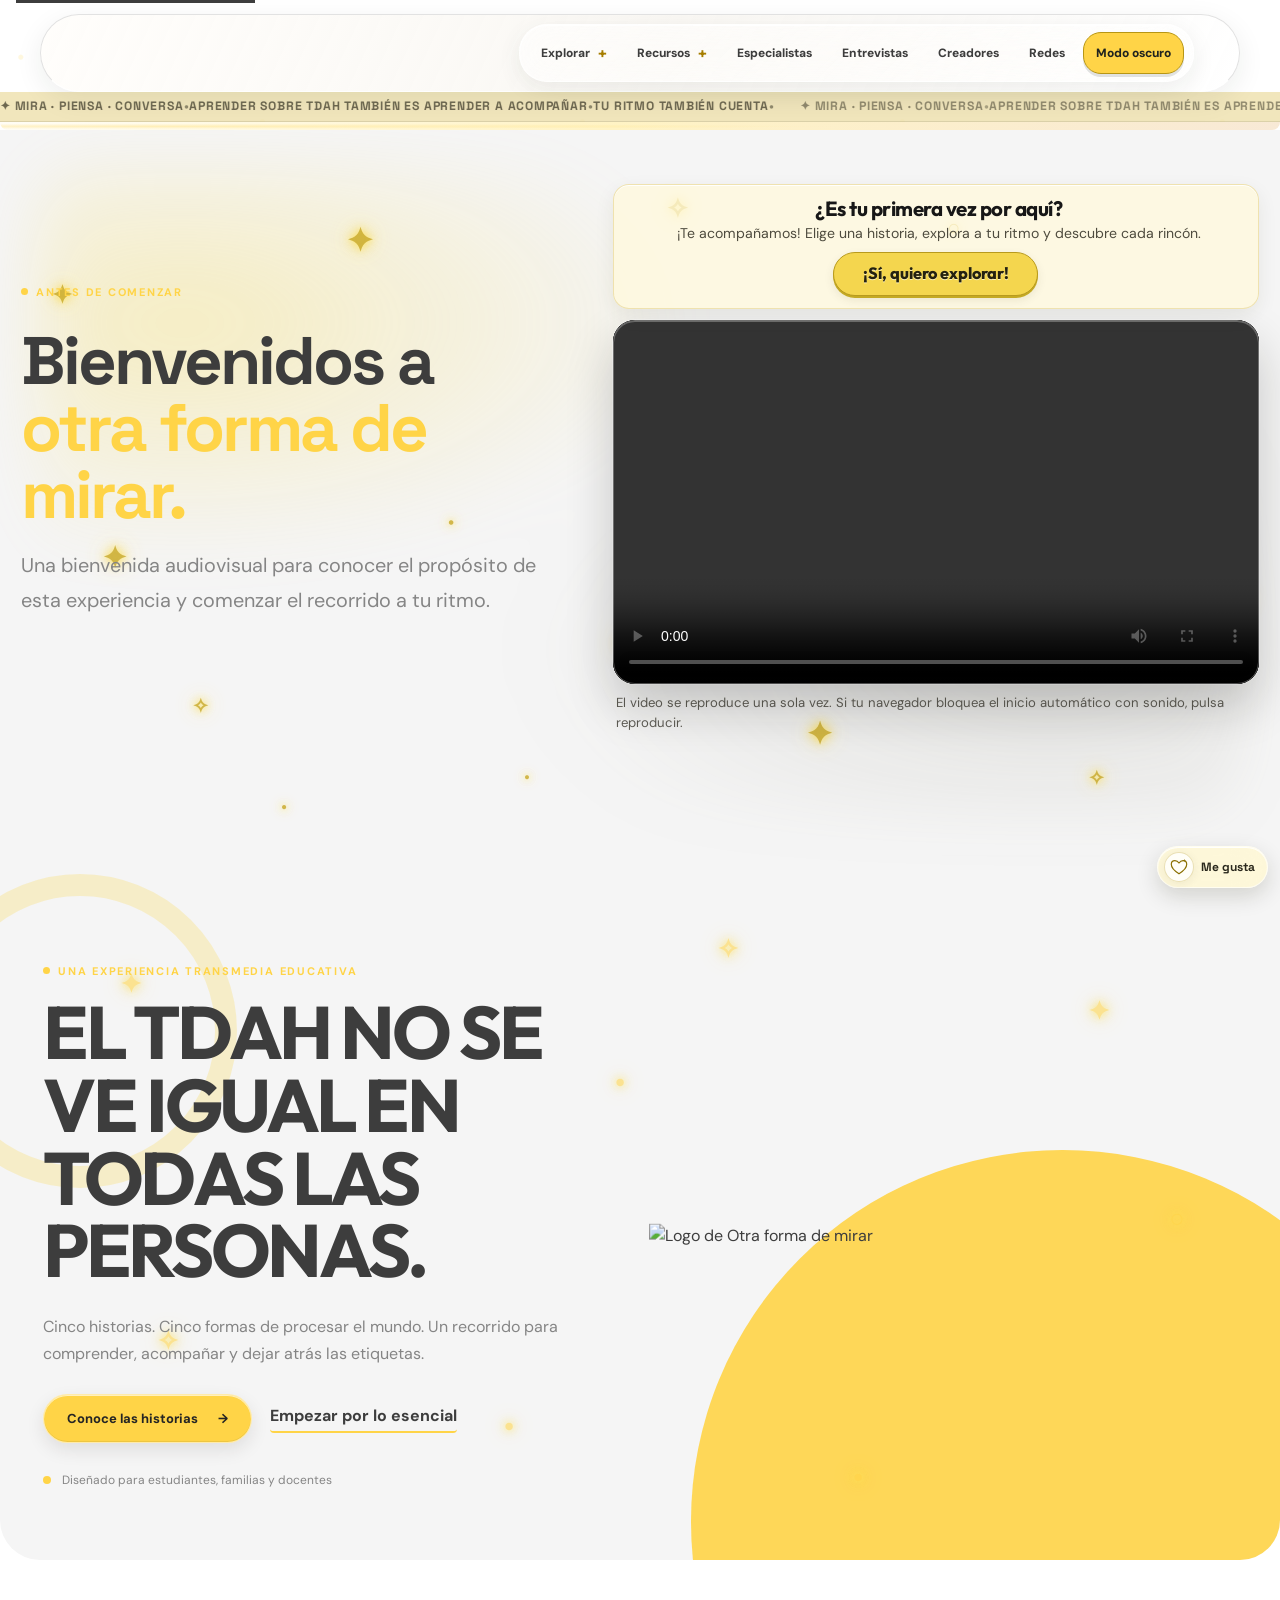
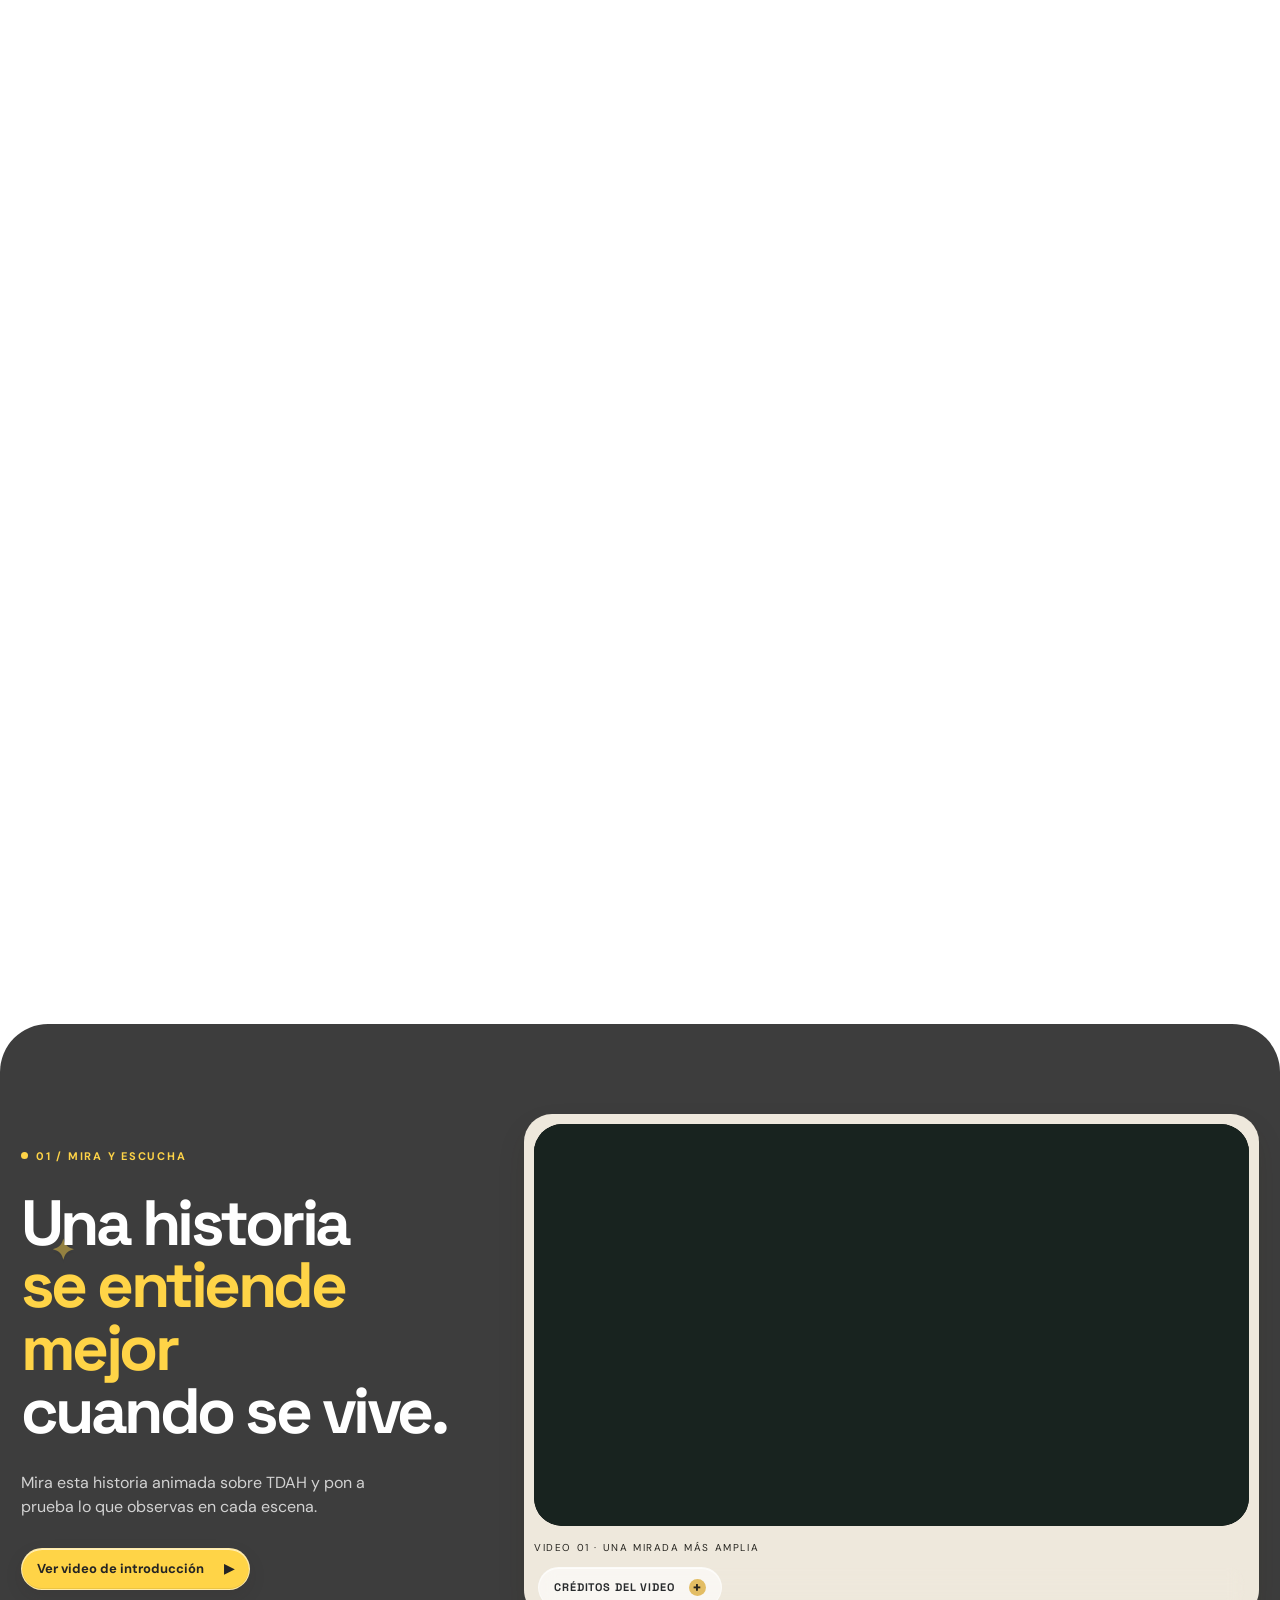
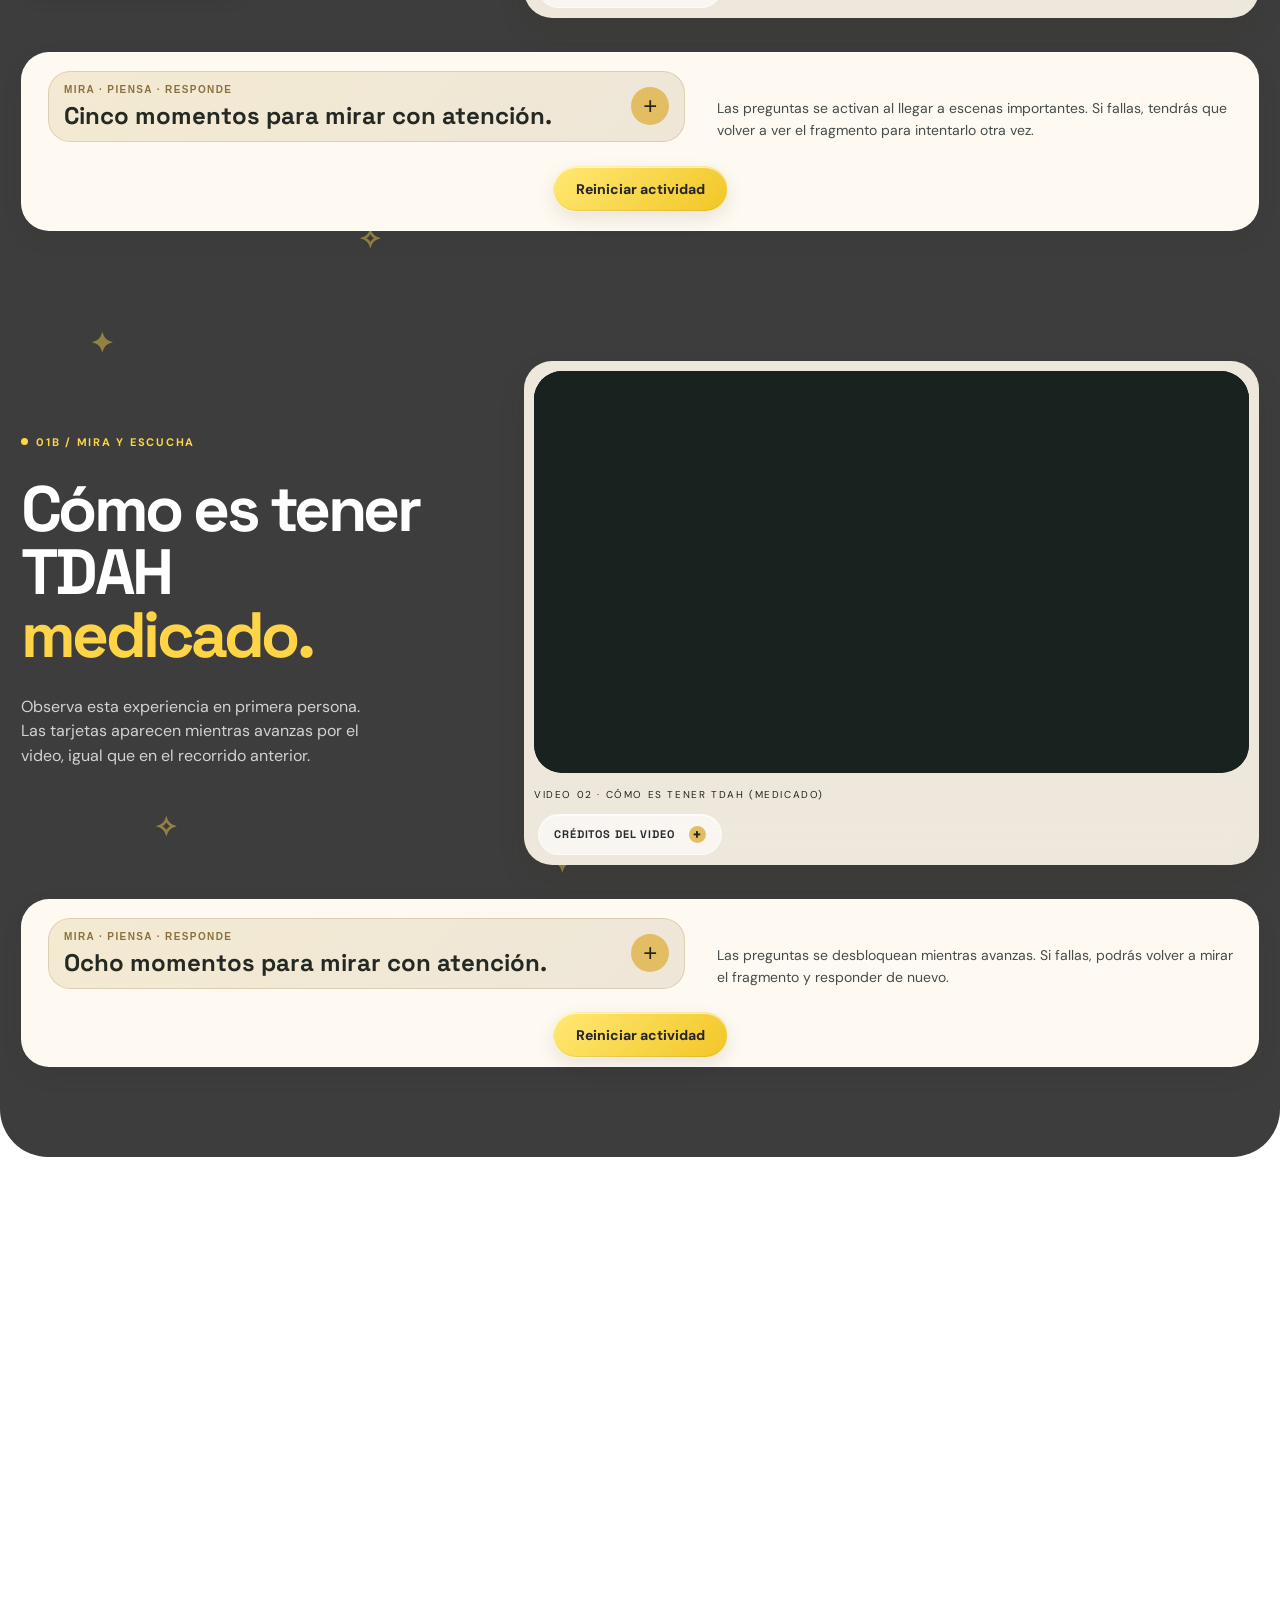
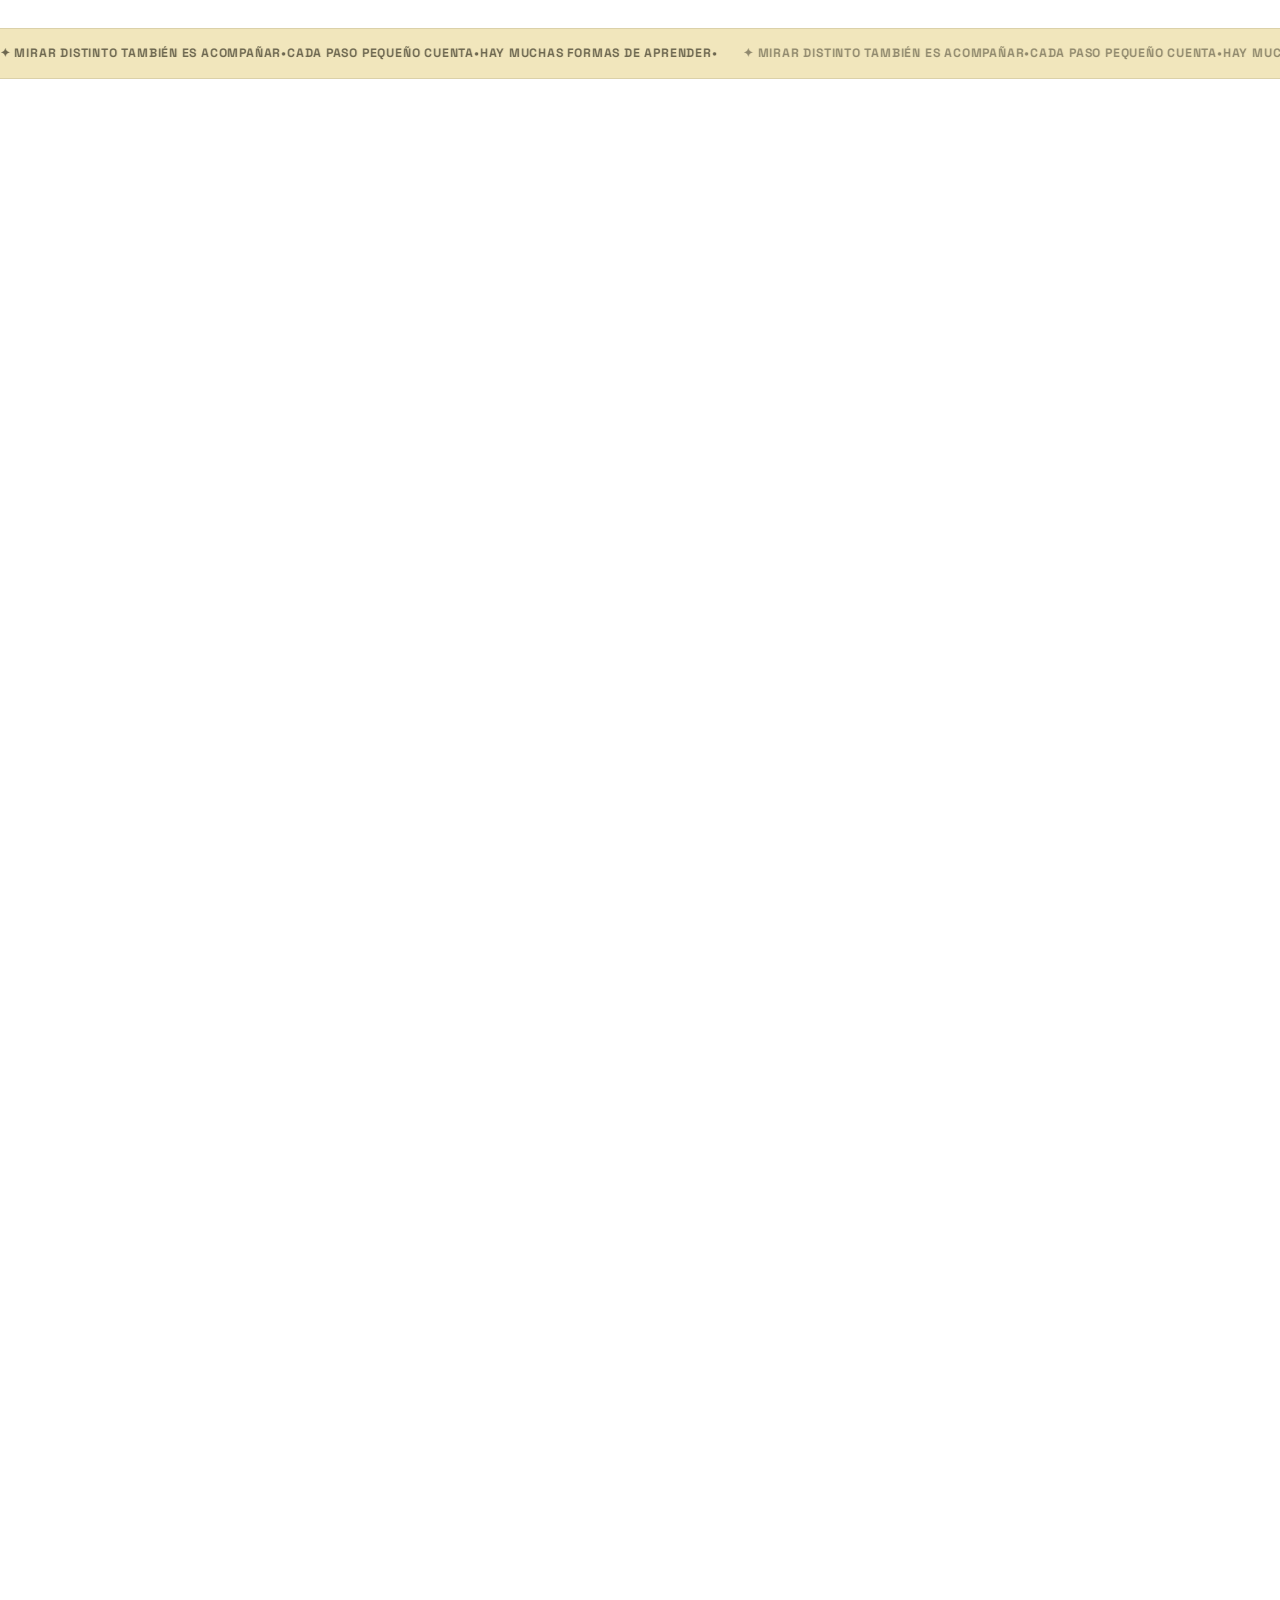
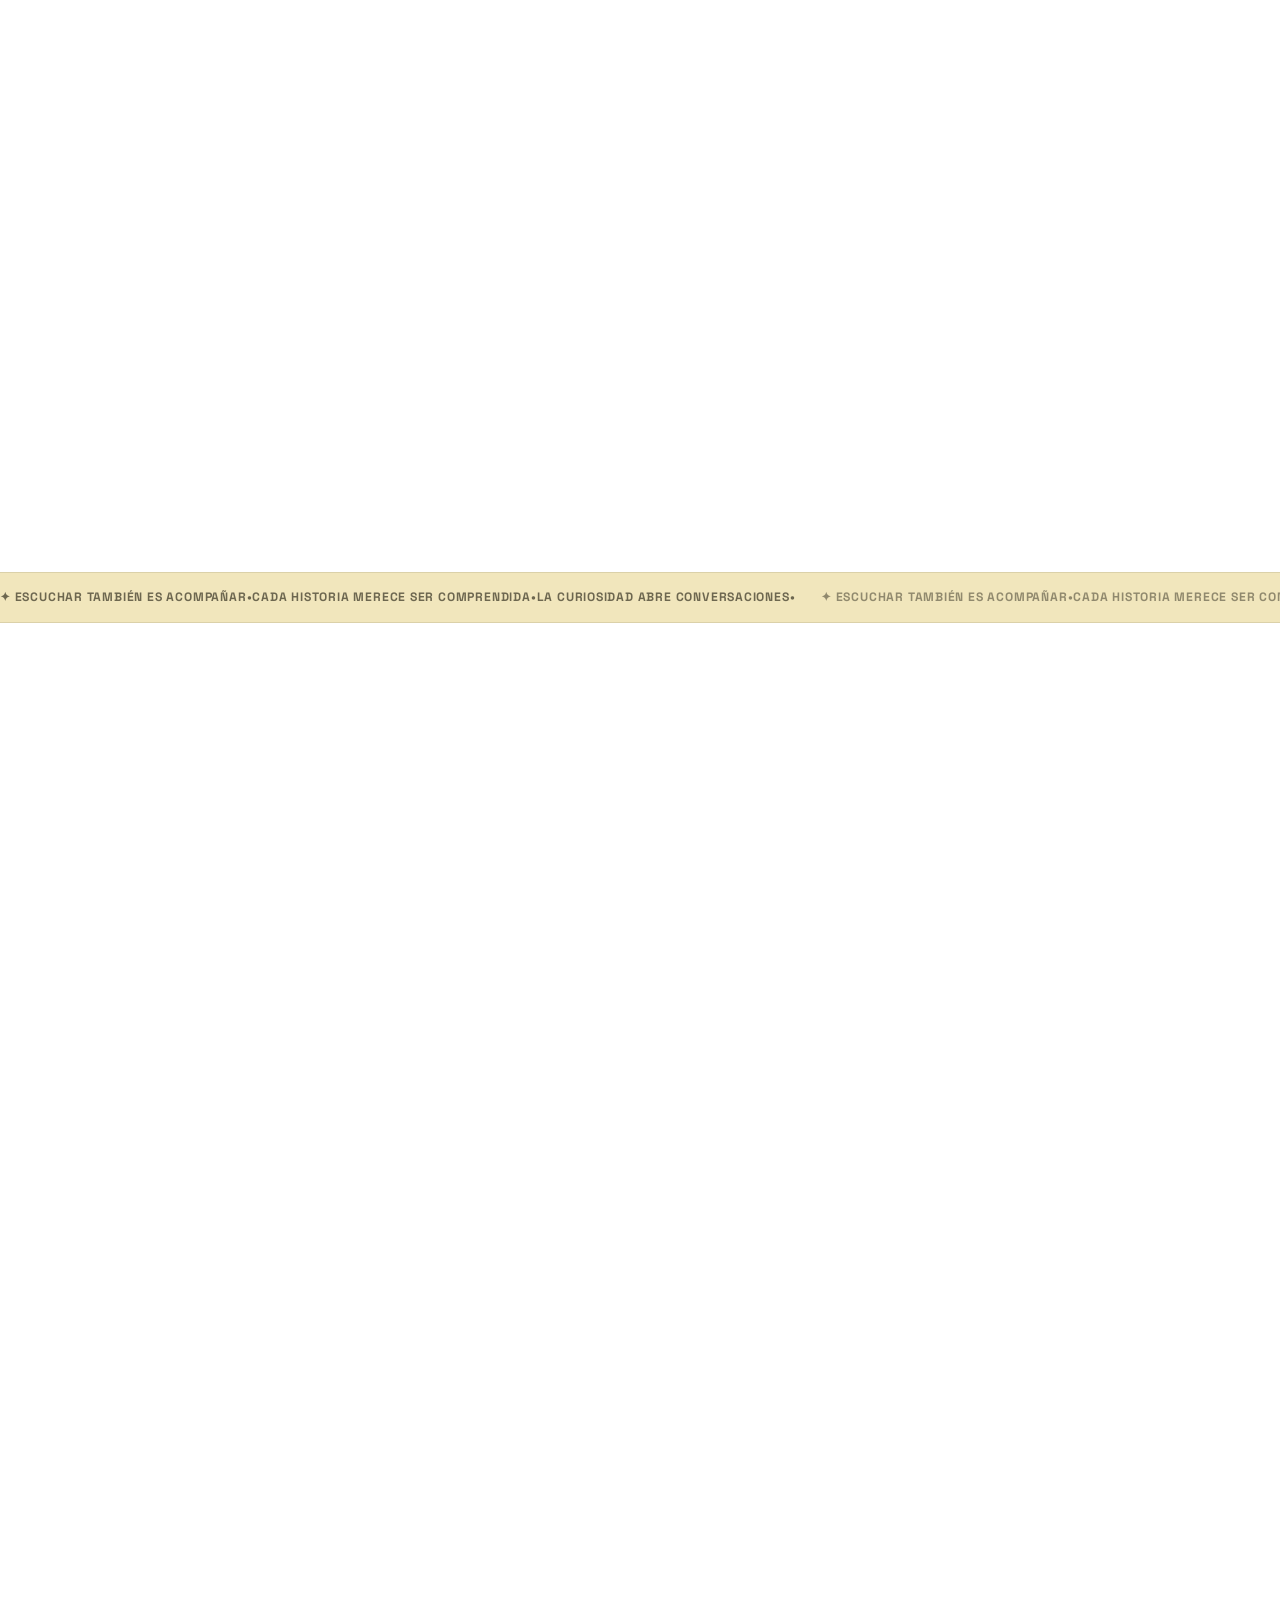
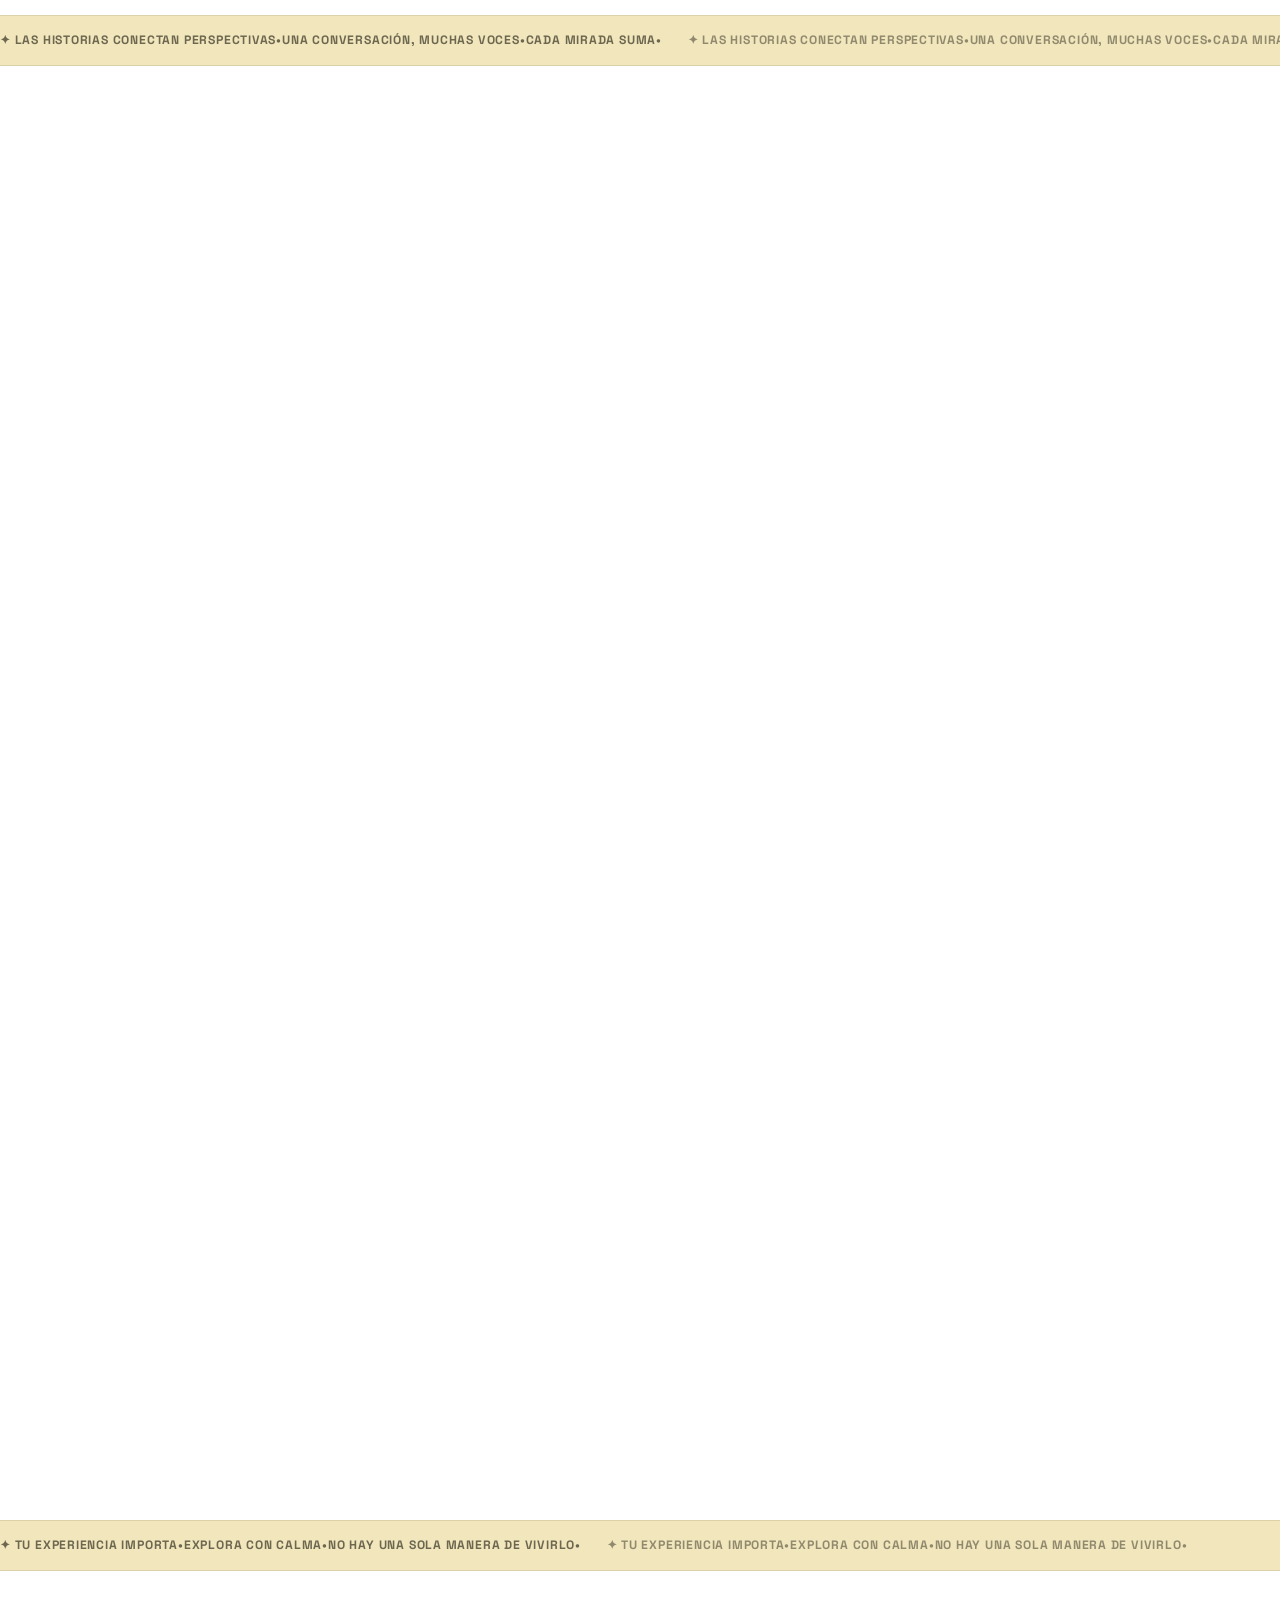
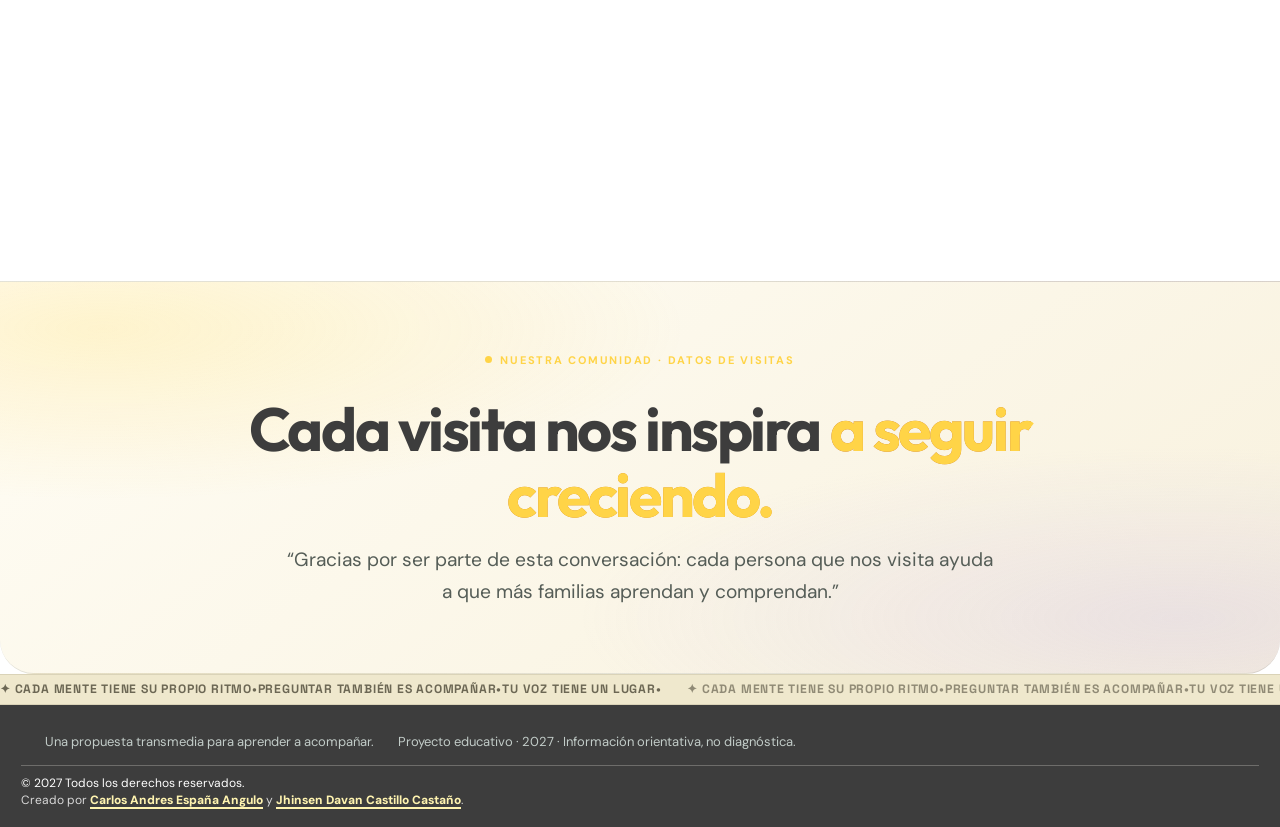
==== index.html @ 42a6438b "Add files via upload" ====
<!doctype html>
<html lang="es">
<head>

  <meta charset="utf-8">
  <meta name="viewport" content="width=device-width, initial-scale=1">
  <meta name="referrer" content="strict-origin-when-cross-origin">
  <meta name="description" content="Experiencia educativa transmedia para comprender el TDAH desde la empatía.">
  <title>Otra forma de orinar | TDAH</title>
  <link rel="preconnect" href="https://fonts.googleapis.com">
    <link rel="icon" type="image/png" href="imagenes/Mesa de trabajo 1_1@4x-8.png">
  <link rel="preconnect" href="https://fonts.gstatic.com" crossorigin>
  <link href="https://fonts.googleapis.com/css2?family=DM+Sans:wght@400;500;700&family=Outfit:wght@400;500;600;700;800&family=Space+Grotesk:wght@500;600;700&display=swap" rel="stylesheet">
  <link rel="stylesheet" href="styles.css">
</head>
<body data-parallax-image="imagenes/parallax.png">
  <a class="skip-link" href="#contenido">Saltar al contenido principal</a>

  <header class="site-header" id="inicio">
    <div class="container header-inner">
      <a class="brand" href="#inicio" aria-label="Otra forma de mirar, inicio">
  <img class="brand-logo" src="imagenes/solo letra.png" alt="">
</a>

      <button class="menu-toggle" type="button" aria-expanded="false" aria-controls="main-nav" aria-expanded="false">Menú</button>
      <nav id="main-nav" class="main-nav" aria-label="Navegación principal">
        <details class="nav-group"><summary>Explorar</summary><div class="nav-submenu"><a href="#que-es">¿Qué es?</a><a href="#personajes">Personajes</a><a href="#recorrido">Recorrido</a></div></details>
        <details class="nav-group"><summary>Recursos</summary><div class="nav-submenu"><a href="#blog">Notas</a><a href="#galeria">Galería</a><a href="#minijuegos">Minijuegos</a></div></details>
        <a href="#especialistas">Especialistas</a><a href="#entrevistas">Entrevistas</a><a class="creators-nav-link" href="creadores.html">Creadores</a><a href="#redes">Redes</a>
        <button id="contrast-toggle" class="contrast-button" type="button" aria-pressed="false">Modo oscuro</button>
      </nav>
    </div>
  </header>

  <div class="info-marquee" role="region" aria-label="Avisos de la experiencia"><div class="info-marquee-track"><span class="marquee-group"><span>✦ Mira · piensa · conversa</span><span aria-hidden="true">•</span><span>Aprender sobre TDAH también es aprender a acompañar</span><span aria-hidden="true">•</span><span>Tu ritmo también cuenta</span><span aria-hidden="true">•</span></span><span class="marquee-group" aria-hidden="true"><span>✦ Mira · piensa · conversa</span><span aria-hidden="true">•</span><span>Aprender sobre TDAH también es aprender a acompañar</span><span aria-hidden="true">•</span><span>Tu ritmo también cuenta</span><span aria-hidden="true">•</span></span></div></div>
  <button class="floating-like like-companion" id="floating-like" type="button" aria-label="Me gusta esta página" aria-pressed="false"><span class="like-companion-icon" aria-hidden="true"><svg class="like-heart" viewBox="0 0 36 32" focusable="false"><path class="like-heart-main" d="M18 28.2S4.1 19.7 4.1 11.2C4.1 7.1 7 4.5 10.7 4.5c3 0 5.5 1.7 7.3 4.3 1.8-2.6 4.3-4.3 7.3-4.3 3.7 0 6.6 2.6 6.6 6.7 0 8.5-13.9 17-13.9 17Z"/><path class="like-heart-glint" d="m27.6 1.4.8 2.1 2.1.8-2.1.8-.8 2.1-.8-2.1-2.1-.8 2.1-.8.8-2.1Z"/></svg></span><span class="floating-like-label">Me gusta</span></button>
  <main id="contenido">
  <section class="child-guide-first" aria-label="Guía para comenzar">
      <dialog class="child-tutorial" id="child-tutorial" aria-labelledby="child-tutorial-title"><div class="child-tutorial-card"><button class="child-tutorial-close" type="button" aria-label="Cerrar guía">×</button><p class="section-number">Aventura guiada · <span id="tutorial-step-count">Paso 1 de 11</span></p><h3 id="child-tutorial-title">¡Hola! Vamos a explorar</h3><p id="child-tutorial-copy">Conoce a los personajes y sus historias. Puedes ir a tu ritmo y pedir ayuda a una persona adulta.</p><div class="child-tutorial-progress"><span id="tutorial-progress-bar"></span></div><div class="child-tutorial-actions"><button type="button" class="outline-button" id="tutorial-prev" disabled>Anterior</button><a class="button tutorial-go" id="tutorial-go" href="#que-es">Ir a esta sección <span aria-hidden="true">↗</span></a><button type="button" class="button" id="tutorial-next">Siguiente</button></div></div></dialog></section>
  <section class="welcome-video-section" id="bienvenida" aria-labelledby="welcome-video-title">
    <div class="floating-particles welcome-particles" aria-hidden="true"><span>✦</span><span>✧</span><span>✦</span><span>·</span><span>✧</span><span>✦</span><span>○</span><span>✦</span><span>✧</span><span>•</span><span>✦</span><span>✧</span><span>✦</span><span>·</span><span>✧</span><span>✦</span></div>
    <div class="container welcome-video-inner">
      <div class="welcome-video-copy">
        <p class="section-number">Antes de comenzar</p>
        <h2 id="welcome-video-title">Bienvenidos a <em>otra forma de mirar.</em></h2>
        <p>Una bienvenida audiovisual para conocer el propósito de esta experiencia y comenzar el recorrido a tu ritmo.</p>
      </div>
      <div class="welcome-video-stage">
        <div class="child-guide-launch"><div class="guide-launch-copy"><p>¿Es tu primera vez por aquí?</p><small>¡Te acompañamos! Elige una historia, explora a tu ritmo y descubre cada rincón.</small></div><button type="button" class="button" id="open-child-tutorial">¡Sí, quiero explorar!</button></div>
        <div class="welcome-video-placeholder" id="welcome-video-placeholder" aria-label="Video introductivo de bienvenida">
          <video class="welcome-video-embed welcome-video-file" src="video%20de%20bienvenida/vide%20de%20bienvenida.mp4" title="Video de bienvenida: Otra forma de mirar" autoplay playsinline controls preload="auto" aria-label="Video de bienvenida, reproducción automática con sonido"></video>
        </div>
        <p class="welcome-video-note">El video se reproduce una sola vez. Si tu navegador bloquea el inicio automático con sonido, pulsa reproducir.</p>
      </div>
    </div>
  </section>
  <section class="hero" aria-labelledby="hero-title">
  <div class="container hero-grid">
    <div class="floating-particles" aria-hidden="true"><span class="particle particle-one">✦</span><span class="particle particle-two">•</span><span class="particle particle-three">✧</span><span class="particle particle-four">•</span><span class="particle particle-five">✦</span><span class="particle particle-six">○</span><span class="particle particle-seven">•</span><span class="particle particle-eight">✧</span></div>

    <div class="hero-copy">
      <p class="eyebrow">Una experiencia transmedia educativa</p>

      <h1 id="hero-title">
        El TDAH no se ve igual en todas las personas.
      </h1>

      <p class="hero-text">
        Cinco historias. Cinco formas de procesar el mundo. Un recorrido para comprender, acompañar y dejar atrás las etiquetas.
      </p>

      <div class="hero-actions">
        <a class="button button-primary" href="#personajes">
          Conoce las historias <span aria-hidden="true">→</span>
        </a>

        <a class="text-link" href="#que-es">
          Empezar por lo esencial
        </a>
      </div>

      <p class="hero-note">
        <span class="pulse-dot" aria-hidden="true"></span>
        Diseñado para estudiantes, familias y docentes
      </p>
    </div>

    <!-- Logo grande ubicado a la derecha -->
    <div class="hero-art" aria-label="Logo principal de Otra forma de mirar">
      <img
        class="hero-logo"
        src="imagenes/icono amarillo - copia.png"
        alt="Logo de Otra forma de mirar"
      >
    </div>
  </div>
</section>


    <section class="intro section character-zone" id="que-es" aria-labelledby="intro-title"><img class="character-decor character-decor-rem" src="imagenes/diaactu1.png" alt="" aria-hidden="true" loading="lazy"
      >
      <div class="container split-heading">
        <p class="section-number">Introducción · Lo esencial</p>
        <div>
          <h2 id="intro-title">Comprender cambia<br><em>la forma de acompañar.</em></h2>
          <p class="lead">A veces la atención no se pierde: cambia de dirección. Una tarea larga, muchas voces o una instrucción poco clara pueden hacer que el colegio se sienta más difícil de lo que parece desde afuera.</p>
          <button class="content-expand-button intro-expand-button" type="button" aria-expanded="false" aria-controls="intro-details">Leer la introducción completa <span aria-hidden="true">+</span></button>
          <div class="expandable-content intro-details" id="intro-details" hidden>
            <p>El TDAH puede influir en la atención, la organización, los impulsos y la energía, pero no cuenta toda la historia de una persona. También hay curiosidad, imaginación, humor, sensibilidad y ganas de hacer las cosas bien. Lo que funciona para alguien puede no funcionar para otra persona; por eso conviene observar, preguntar y probar juntos.</p>
            <p>Esta página no diagnostica ni reemplaza una valoración profesional. Es una invitación a mirar con más calma lo que ocurre en el aula, en casa y con los amigos. Cuando entendemos el contexto, dejamos de preguntar «¿por qué no puede?» y empezamos a preguntar «¿qué podría ayudarle ahora?».</p>
          </div>
        </div>
      </div>
      <div class="essential-guide" aria-label="Tres ideas para acompañar mejor">
        <article class="guide-card guide-attention"><span class="guide-number">01</span><span class="guide-label">Atención</span><h3>Volver también es avanzar</h3><p>No siempre hace falta llamar la atención más fuerte. Puede ayudar una instrucción corta, un ejemplo y una señal tranquila para regresar a la tarea.</p><button class="guide-more" type="button" aria-expanded="false" data-guide-answer="Prueba esto: di una sola cosa, pide que la repitan con sus palabras y acuerden una señal para volver sin avergonzar.">Una idea para probar <span aria-hidden="true">+</span></button><p class="guide-answer" aria-live="polite"></p></article>
        <article class="guide-card guide-organization"><span class="guide-number">02</span><span class="guide-label">Organización</span><h3>Hacerlo visible ayuda</h3><p>Una tarea grande pesa menos cuando se puede ver por partes. Listas, colores, recordatorios y tiempos cortos liberan espacio mental.</p><button class="guide-more" type="button" aria-expanded="false" data-guide-answer="Prueba esto: escribe solo tres pasos, prepara los materiales antes de comenzar y marca cada avance, incluso el más pequeño.">Una idea para probar <span aria-hidden="true">+</span></button><p class="guide-answer" aria-live="polite"></p></article>
        <article class="guide-card guide-support"><span class="guide-number">03</span><span class="guide-label">Acompañamiento</span><h3>Preguntar antes de suponer</h3><p>En el aula, la familia y la comunidad, acompañar es escuchar sin etiquetas y encontrar una forma de participar que respete el ritmo de cada quien.</p><button class="guide-more" type="button" aria-expanded="false" data-guide-answer="Prueba esto: pregunta «¿qué te ayudaría?» y acuerden una estrategia. Las necesidades pueden cambiar de un día a otro.">Una idea para probar <span aria-hidden="true">+</span></button><p class="guide-answer" aria-live="polite"></p></article>
      </div>
    


      </section>

    <section class="video-section section character-zone" id="recorrido" aria-labelledby="video-title"><img class="character-decor character-decor-senin" src="imagenes/viejo.png" alt="" aria-hidden="true" loading="lazy"
      >
      <div class="container video-layout">
        <div>
          <p class="section-number light">01 / mira y escucha</p>
          <h2 id="video-title">Una historia<br><em>se entiende mejor</em><br>cuando se vive.</h2>
          <p class="light-copy">Mira esta historia animada sobre TDAH y pon a prueba lo que observas en cada escena.</p>
          <button class="button button-light" id="video-button" type="button">Ver video de introducción <span aria-hidden="true">▶</span></button>
        </div>
        <div class="video-placeholder" aria-label="Video central del proyecto">
          <div class="video-screen video-screen-real youtube-screen">
            <div id="main-youtube-player" class="project-video" title="Video principal sobre experiencias con TDAH"><iframe id="main-youtube-fallback" src="https://www.youtube.com/embed/tPKwAcu_vPg?enablejsapi=1&playsinline=1&rel=0" title="Video principal sobre experiencias con TDAH" loading="lazy" allow="accelerometer; autoplay; clipboard-write; encrypted-media; gyroscope; picture-in-picture; web-share" referrerpolicy="strict-origin-when-cross-origin" allowfullscreen></iframe></div>
          </div>
          <span class="video-caption">VIDEO 01 · UNA MIRADA MÁS AMPLIA</span><div class="video-credits"><button class="video-credits-toggle" id="video-credits-toggle" type="button" aria-expanded="false" aria-controls="video-credits-panel"><span>Créditos del video</span><span class="video-credits-icon" aria-hidden="true">+</span></button><div class="video-credits-panel" id="video-credits-panel" hidden><p>Video «cómo es tener TDAH | Fandub» por <a href="https://www.youtube.com/@FalloSinCovers" target="_blank" rel="noopener noreferrer">Fallo</a>.</p><a class="video-credits-link" href="https://youtu.be/tPKwAcu_vPg" target="_blank" rel="noopener noreferrer">Ver en YouTube <span aria-hidden="true">↗</span></a></div></div>
        </div>
      </div>
    
      <section class="video-quiz" id="video-quiz" aria-labelledby="video-quiz-title">
        <div class="video-quiz-heading"><div><button class="video-quiz-toggle" id="video-quiz-title" type="button" aria-expanded="false" aria-controls="video-quiz-panel"><span class="video-quiz-toggle-copy"><small>MIRA · PIENSA · RESPONDE</small><strong>Cinco momentos para mirar con atención.</strong></span><span class="video-quiz-toggle-icon" aria-hidden="true">+</span></button></div><p class="video-quiz-intro">Las preguntas se activan al llegar a escenas importantes. Si fallas, tendrás que volver a ver el fragmento para intentarlo otra vez.</p></div>
        <div class="video-quiz-panel" id="video-quiz-panel" hidden>
        <div class="video-quiz-progress" role="progressbar" aria-label="Preguntas respondidas correctamente" aria-valuemin="0" aria-valuemax="5" aria-valuenow="0"><span></span></div>
        <p class="video-quiz-status" id="video-quiz-status" role="status" aria-live="polite">Reproduce el video para descubrir la primera tarjeta. Las preguntas siguientes permanecerán ocultas.</p>
        <div class="checkpoint-grid" id="checkpoint-grid" aria-live="polite"><article class="checkpoint-card is-locked" data-checkpoint="0" aria-label="Tarjeta 1, bloqueada"><div class="checkpoint-lock"><span class="checkpoint-number">01</span><span class="checkpoint-lock-label">Pendiente</span></div><p>Pregunta bloqueada</p><span class="checkpoint-hint">Mira el video para desbloquearla</span></article><article class="checkpoint-card is-locked" data-checkpoint="1" aria-label="Tarjeta 2, bloqueada"><div class="checkpoint-lock"><span class="checkpoint-number">02</span><span class="checkpoint-lock-label">Pendiente</span></div><p>Pregunta bloqueada</p><span class="checkpoint-hint">Mira el video para desbloquearla</span></article><article class="checkpoint-card is-locked" data-checkpoint="2" aria-label="Tarjeta 3, bloqueada"><div class="checkpoint-lock"><span class="checkpoint-number">03</span><span class="checkpoint-lock-label">Pendiente</span></div><p>Pregunta bloqueada</p><span class="checkpoint-hint">Mira el video para desbloquearla</span></article><article class="checkpoint-card is-locked" data-checkpoint="3" aria-label="Tarjeta 4, bloqueada"><div class="checkpoint-lock"><span class="checkpoint-number">04</span><span class="checkpoint-lock-label">Pendiente</span></div><p>Pregunta bloqueada</p><span class="checkpoint-hint">Mira el video para desbloquearla</span></article><article class="checkpoint-card is-locked" data-checkpoint="4" aria-label="Tarjeta 5, bloqueada"><div class="checkpoint-lock"><span class="checkpoint-number">05</span><span class="checkpoint-lock-label">Pendiente</span></div><p>Pregunta bloqueada</p><span class="checkpoint-hint">Mira el video para desbloquearla</span></article></div>
              </div>
      </section>

      <div class="video-layout video-layout-second">
        <div>
          <p class="section-number light">01B / mira y escucha</p>
          <h2 id="video-second-title">Cómo es tener TDAH<br><em>medicado.</em></h2>
          <p class="light-copy">Observa esta experiencia en primera persona. Las tarjetas aparecen mientras avanzas por el video, igual que en el recorrido anterior.</p>
        </div>
        <div class="video-placeholder" aria-label="Segundo video interactivo del proyecto">
          <div class="video-screen video-screen-real youtube-screen"><div id="secondary-youtube-player" class="project-video" title="Cómo es tener TDAH (medicado) | Fandub Latino"><iframe id="secondary-youtube-fallback" src="https://www.youtube.com/embed/7ZBmm3m8-x0?enablejsapi=1&playsinline=1&rel=0" title="Cómo es tener TDAH (medicado) | Fandub Latino" loading="lazy" allow="accelerometer; autoplay; clipboard-write; encrypted-media; gyroscope; picture-in-picture; web-share" referrerpolicy="strict-origin-when-cross-origin" allowfullscreen></iframe></div></div>
          <span class="video-caption">VIDEO 02 · CÓMO ES TENER TDAH (MEDICADO)</span>
          <div class="video-credits"><button class="video-credits-toggle" id="secondary-video-credits-toggle" type="button" aria-expanded="false" aria-controls="secondary-video-credits-panel"><span>Créditos del video</span><span class="video-credits-icon" aria-hidden="true">+</span></button><div class="video-credits-panel" id="secondary-video-credits-panel" hidden><p>Video «Cómo es tener TDAH (medicado) | Fandub Latino» por <a href="https://www.youtube.com/@FalloSinFandub" target="_blank" rel="noopener noreferrer">Fallo!</a>. La obra original corresponde a <a href="https://www.youtube.com/@IceCreamSandwich" target="_blank" rel="noopener noreferrer">Ice Cream Sandwich</a>.</p><a class="video-credits-link" href="https://youtu.be/7ZBmm3m8-x0" target="_blank" rel="noopener noreferrer">Ver fuente en YouTube <span aria-hidden="true">↗</span></a></div></div>
        </div>
      </div>
      <section class="video-quiz video-quiz-second" id="video-quiz-second" aria-labelledby="video-quiz-second-title">
        <div class="video-quiz-heading"><div><button class="video-quiz-toggle" id="video-quiz-second-title" type="button" aria-expanded="false" aria-controls="video-quiz-second-panel"><span class="video-quiz-toggle-copy"><small>MIRA · PIENSA · RESPONDE</small><strong>Ocho momentos para mirar con atención.</strong></span><span class="video-quiz-toggle-icon" aria-hidden="true">+</span></button></div><p class="video-quiz-intro">Las preguntas se desbloquean mientras avanzas. Si fallas, podrás volver a mirar el fragmento y responder de nuevo.</p></div>
        <div class="video-quiz-panel" id="video-quiz-second-panel" hidden><div class="video-quiz-progress" id="video-quiz-second-progress" role="progressbar" aria-label="Preguntas respondidas correctamente del segundo video" aria-valuemin="0" aria-valuemax="8" aria-valuenow="0"><span></span></div><p class="video-quiz-status" id="video-quiz-second-status" role="status" aria-live="polite">Reproduce el segundo video para descubrir la primera tarjeta.</p><div class="checkpoint-grid" id="checkpoint-grid-second" aria-live="polite"><article class="checkpoint-card is-locked" data-checkpoint="0" aria-label="Tarjeta 01, bloqueada"><div class="checkpoint-lock"><span class="checkpoint-number">01</span><span class="checkpoint-lock-label">Pendiente</span></div><p>Pregunta bloqueada</p><span class="checkpoint-hint">Mira el video para desbloquearla</span></article><article class="checkpoint-card is-locked" data-checkpoint="1" aria-label="Tarjeta 02, bloqueada"><div class="checkpoint-lock"><span class="checkpoint-number">02</span><span class="checkpoint-lock-label">Pendiente</span></div><p>Pregunta bloqueada</p><span class="checkpoint-hint">Mira el video para desbloquearla</span></article><article class="checkpoint-card is-locked" data-checkpoint="2" aria-label="Tarjeta 03, bloqueada"><div class="checkpoint-lock"><span class="checkpoint-number">03</span><span class="checkpoint-lock-label">Pendiente</span></div><p>Pregunta bloqueada</p><span class="checkpoint-hint">Mira el video para desbloquearla</span></article><article class="checkpoint-card is-locked" data-checkpoint="3" aria-label="Tarjeta 04, bloqueada"><div class="checkpoint-lock"><span class="checkpoint-number">04</span><span class="checkpoint-lock-label">Pendiente</span></div><p>Pregunta bloqueada</p><span class="checkpoint-hint">Mira el video para desbloquearla</span></article><article class="checkpoint-card is-locked" data-checkpoint="4" aria-label="Tarjeta 05, bloqueada"><div class="checkpoint-lock"><span class="checkpoint-number">05</span><span class="checkpoint-lock-label">Pendiente</span></div><p>Pregunta bloqueada</p><span class="checkpoint-hint">Mira el video para desbloquearla</span></article><article class="checkpoint-card is-locked" data-checkpoint="5" aria-label="Tarjeta 06, bloqueada"><div class="checkpoint-lock"><span class="checkpoint-number">06</span><span class="checkpoint-lock-label">Pendiente</span></div><p>Pregunta bloqueada</p><span class="checkpoint-hint">Mira el video para desbloquearla</span></article><article class="checkpoint-card is-locked" data-checkpoint="6" aria-label="Tarjeta 07, bloqueada"><div class="checkpoint-lock"><span class="checkpoint-number">07</span><span class="checkpoint-lock-label">Pendiente</span></div><p>Pregunta bloqueada</p><span class="checkpoint-hint">Mira el video para desbloquearla</span></article><article class="checkpoint-card is-locked" data-checkpoint="7" aria-label="Tarjeta 08, bloqueada"><div class="checkpoint-lock"><span class="checkpoint-number">08</span><span class="checkpoint-lock-label">Pendiente</span></div><p>Pregunta bloqueada</p><span class="checkpoint-hint">Mira el video para desbloquearla</span></article></div></div>
      </section>
</section>
    <section class="characters section character-zone" id="personajes" aria-labelledby="characters-title"><div class="container">
        <div class="section-heading-row"><div><p class="section-number">02 / cinco recorridos</p><h2 id="characters-title">Nadie es una sola cosa.</h2></div><p class="heading-aside">Conoce a cinco personajes ficticios. Cada historia representa una acción cognitiva, no una etiqueta.</p></div>
        <button class="section-collection-toggle" type="button" aria-expanded="false" aria-controls="characters-panel"><span><small>Explorar historias y perfiles</small><strong>Ver los cinco personajes</strong></span><span class="collection-toggle-icon" aria-hidden="true">+</span></button><div class="section-collection-panel" id="characters-panel" hidden><div class="character-grid">
          <article class="character-card character-lime" data-character="rem"><div class="character-number">01</div><div class="avatar avatar-rem photo-expand-trigger" role="button" tabindex="0" aria-label="Ampliar imagen de Rem" data-photo="imagenes/diaactu1.png" data-photo-name="Rem" style="width:115px;height:115px;min-width:115px;min-height:115px;overflow:hidden;border-radius:50%;flex:0 0 115px;">
  <picture class="avatar-picture"><source media="(max-width: 650px)" srcset="imagenes/diaactu1.png"><img src="imagenes/diaactu1.png" loading="lazy" decoding="async" width="1728" height="1400" alt="Ilustración de Rem" style="display:block;width:100%;height:100%;max-width:none;object-fit:cover;border-radius:50%;"></picture>
</div><p class="character-action">Guía de claridad mental</p><h3>Rem</h3><p>Ayuda a dividir las tareas, reconocer lo que se siente y recuperar el enfoque con pasos pequeños.</p><button class="outline-button character-open" type="button" data-id="rem">Abrir historia <span aria-hidden="true">↗</span></button></article>
          <article class="character-card character-orange" data-character="senin"><div class="character-number">02</div><div class="avatar avatar-senin photo-expand-trigger" role="button" tabindex="0" aria-label="Ampliar imagen de Senin" data-photo="imagenes/viejo.png" data-photo-name="Senin" style="width:115px;height:115px;min-width:115px;min-height:115px;overflow:hidden;border-radius:50%;flex:0 0 115px;">
  <picture class="avatar-picture"><source media="(max-width: 650px)" srcset="imagenes/viejo.png"><img src="imagenes/viejo.png" loading="lazy" decoding="async" width="1728" height="1400" alt="Ilustración de Senin" style="display:block;width:100%;height:100%;max-width:none;object-fit:cover;border-radius:50%;"></picture>
</div><p class="character-action">Guía de paciencia y estabilidad</p><h3>Senin</h3><p>Acompaña desde la experiencia: promueve la calma, la comunicación abierta y la flexibilidad.</p><button class="outline-button character-open" type="button" data-id="senin">Abrir historia <span aria-hidden="true">↗</span></button></article>
          <article class="character-card character-blue" data-character="rot"><div class="character-number">03</div><div class="avatar avatar-rot photo-expand-trigger" role="button" tabindex="0" aria-label="Ampliar imagen de Rot" data-photo="imagenes/viejo-zombie.png" data-photo-name="Rot" style="width:115px;height:115px;min-width:115px;min-height:115px;overflow:hidden;border-radius:50%;flex:0 0 115px;">
  <picture class="avatar-picture"><source media="(max-width: 650px)" srcset="imagenes/viejo-zombie.png"><img src="imagenes/viejo-zombie.png" loading="lazy" decoding="async" width="1728" height="1400" alt="Ilustración de Rot" style="display:block;width:100%;height:100%;max-width:none;object-fit:cover;border-radius:50%;"></picture>
</div><p class="character-action">Dispersión y agotamiento mental</p><h3>Rot</h3><p>Representa una mente saturada que salta entre estímulos y necesita comprensión, pausas y apoyos claros.</p><button class="outline-button character-open" type="button" data-id="rot">Abrir historia <span aria-hidden="true">↗</span></button></article>
          <article class="character-card character-pink" data-character="harper"><div class="character-number">04</div><div class="avatar avatar-harper photo-expand-trigger" role="button" tabindex="0" aria-label="Ampliar imagen de Harper" data-photo="imagenes/harper.png" data-photo-name="Harper" style="width:115px;height:115px;min-width:115px;min-height:115px;overflow:hidden;border-radius:50%;flex:0 0 115px;">
  <picture class="avatar-picture"><source media="(max-width: 650px)" srcset="imagenes/harper.png"><img src="imagenes/harper.png" loading="lazy" decoding="async" width="1728" height="1400" alt="Ilustración de Harper" style="display:block;width:100%;height:100%;max-width:none;object-fit:cover;border-radius:50%;"></picture>
</div><p class="character-action">Empatía y resiliencia adolescente</p><h3>Harper</h3><p>Vive los retos escolares en primera persona y convierte la creatividad, la persistencia y la empatía en recursos.</p><button class="outline-button character-open" type="button" data-id="harper">Abrir historia <span aria-hidden="true">↗</span></button></article>
          <article class="character-card character-violet" data-character="turn"><div class="character-number">05</div><div class="avatar avatar-turn photo-expand-trigger" role="button" tabindex="0" aria-label="Ampliar imagen de Turn" data-photo="imagenes/nino.png" data-photo-name="Turn" style="width:115px;height:115px;min-width:115px;min-height:115px;overflow:hidden;border-radius:50%;flex:0 0 115px;">
  <picture class="avatar-picture"><source media="(max-width: 650px)" srcset="imagenes/nino.png"><img src="imagenes/nino.png" loading="lazy" decoding="async" width="1728" height="1400" alt="Ilustración de Turn" style="display:block;width:100%;height:100%;max-width:none;object-fit:cover;border-radius:50%;"></picture>
</div><p class="character-action">Energía y entusiasmo adolescente</p><h3>Turn</h3><p>Explora con energía e ingenio, mientras aprende a manejar la distractibilidad, la impaciencia y el estrés.</p><button class="outline-button character-open" type="button" data-id="turn">Abrir historia <span aria-hidden="true">↗</span></button></article>
        </div></div>
      </div>
    </section>
    <!-- ESPECIALISTAS: busca "FICHA 1" para sustituir retratos y datos de ejemplo. -->
    <div class="info-marquee section-marquee" data-marquee-before="especialistas" aria-hidden="true"><div class="info-marquee-track"><span class="marquee-group"><span>✦ Mirar distinto también es acompañar</span><span>•</span><span>Cada paso pequeño cuenta</span><span>•</span><span>Hay muchas formas de aprender</span><span>•</span></span><span class="marquee-group" aria-hidden="true"><span>✦ Mirar distinto también es acompañar</span><span>•</span><span>Cada paso pequeño cuenta</span><span>•</span><span>Hay muchas formas de aprender</span><span>•</span></span></div></div>
    <section class="experts-section section character-zone" id="especialistas" aria-labelledby="experts-title"><img class="character-decor character-decor-harper" src="imagenes/viejo-zombie.png" alt="" aria-hidden="true" loading="lazy"
      >
      <div class="container">
        <div class="section-heading-row"><div><p class="section-number">03 / voces profesionales</p><h2 id="experts-title">Una red que acompaña.</h2></div><p class="heading-aside">Profesionales de la psicología y la educación aportan conocimiento y perspectiva a esta plataforma.</p></div>
        <p class="experts-intro">Conoce a las profesionales que aportan experiencia desde la psicología y la educación. Sus perfiles ofrecen contexto y recursos para seguir explorando; no sustituyen una valoración individual.</p><div class="section-cta expert-section-cta"><p>¿Buscas ampliar esta mirada profesional?</p><a class="button button-primary" href="#entrevistas">Escuchar a especialistas <span aria-hidden="true">→</span></a></div>
        <div class="experts-grid" id="experts-grid">
          <article class="expert-card" data-search="angie lorena benavides psicóloga clínica psicología ansiedad terapia cognitivo conductual regulación emocional">
            <div class="expert-photo-placeholder expert-photo-preview photo-expand-trigger" role="button" tabindex="0" aria-label="Ampliar foto de Angie Lorena Benavides" data-photo="imagenes/benav.jpeg" data-photo-name="Angie Lorena Benavides"><img src="imagenes/benav.jpeg" width="500" height="625" loading="lazy" decoding="async" alt="Retrato ilustrativo de muestra para el perfil de Angie Lorena Benavides"></div>
            <div class="expert-info"><p class="expert-tag">PERFIL 01 · PSICOLOGÍA CLÍNICA</p><h3>Angie Lorena Benavides</h3><p><strong>Psicóloga clínica</strong></p><button class="content-expand-button expert-details-toggle" type="button" aria-expanded="false" aria-controls="expert-details-angie">Ver información del perfil <span aria-hidden="true">+</span></button><div class="expert-details expandable-content" id="expert-details-angie" hidden><p>Más de 10 años de experiencia en evaluación e intervención psicológica en dificultades emocionales, conductuales y trastornos de salud mental. Acompaña desde una perspectiva cognitivo-conductual para promover el bienestar y la calidad de vida, con experiencia en ansiedad, regulación emocional y comportamiento.</p><div class="expert-contact-block"><span class="expert-contact-label">Contacto profesional</span><p class="expert-contact"><a href="tel:+573247477292">+57 324 747 7292</a><a href="mailto:AngieBenavides.psicologa@gmail.com">AngieBenavides.psicologa@gmail.com</a></p></div><div class="expert-socials" aria-label="Redes sociales de Angie Lorena Benavides"><span class="expert-socials-label">Redes sociales</span><div class="expert-social-links"><a class="expert-social-link social-instagram" href="https://www.instagram.com/psicologaangiebenavidesv?vrfl=ajJ3ZnIycTNzdDNi&utm_source=qr" target="_blank" rel="noopener noreferrer" aria-label="Instagram de Angie Lorena Benavides"><span class="expert-social-icon"></span><span>Instagram</span><span class="expert-social-arrow" aria-hidden="true">↗</span></a><a class="expert-social-link social-tiktok" href="https://www.tiktok.com/@psicologaangiebenavidesv?_r=1&_t=ZS-9Anl4VQI3cM" target="_blank" rel="noopener noreferrer" aria-label="TikTok de Angie Lorena Benavides"><span class="expert-social-icon"></span><span>TikTok</span><span class="expert-social-arrow" aria-hidden="true">↗</span></a><a class="expert-social-link social-youtube" href="https://youtube.com/@angiebenavides.psicologa?si=DOmVjvZFVLN3KMB_" target="_blank" rel="noopener noreferrer" aria-label="YouTube de Angie Lorena Benavides"><span class="expert-social-icon" aria-hidden="true"></span><span>YouTube</span><span class="expert-social-arrow" aria-hidden="true">↗</span></a></div></div></div></div>
          </article>
          <article class="expert-card" data-search="hellen yurani zamudio ceballos diseñadora gráfica docente universitaria diseño visual educación universidad antonio josé camacho">
            <div class="expert-photo-placeholder expert-photo-preview photo-expand-trigger" role="button" tabindex="0" aria-label="Ampliar foto de Hellen Yurani Zamudio Ceballos" data-photo="imagenes/hellen.jpg" data-photo-name="Hellen Yurani Zamudio Ceballos"><img src="imagenes/hellen.jpg" width="500" height="625" loading="lazy" decoding="async" alt="Retrato ilustrativo de muestra para el perfil de Hellen Yurani Zamudio Ceballos"></div>
            <div class="expert-info"><p class="expert-tag">PERFIL 02 · DISEÑO Y EDUCACIÓN</p><h3>Hellen Yurani Zamudio Ceballos</h3><p><strong>Diseñadora gráfica y docente universitaria</strong></p><button class="content-expand-button expert-details-toggle" type="button" aria-expanded="false" aria-controls="expert-details-hellen">Ver información del perfil <span aria-hidden="true">+</span></button><div class="expert-details expandable-content" id="expert-details-hellen" hidden><p>Docente del programa de Diseño Visual, con formación de posgrado en diseño y creación interactiva. Tiene experiencia en la Universidad de Pamplona, la Universidad de Investigación y Desarrollo (UDI), la Universidad Santiago de Cali y la Universidad Antonio José Camacho. Se especializa en metodologías activas y herramientas digitales para el aprendizaje. Promueve la formación integral, la equidad en el aula y el acompañamiento constante al estudiante.</p><p><strong>Universidad Antonio José Camacho</strong></p><div class="expert-contact-block"><span class="expert-contact-label">Contacto profesional</span><p class="expert-contact"><a href="mailto:hzamudio@profesores.uniajc.edu.co">hzamudio@profesores.uniajc.edu.co</a></p></div><div class="expert-socials" aria-label="Red social de Hellen Yurani Zamudio Ceballos"><span class="expert-socials-label">Red social</span><div class="expert-social-links"><a class="expert-social-link social-linkedin" href="https://www.linkedin.com/public-profile/settings/?trk=d_flagship3_profile_self_view_public_profile&lipi=urn%3Ali%3Apage%3Ad_flagship3_profile_view_public_profile%3B4A4y9GzOQOG09Q%2BUx9tmhQ%3D%3D" target="_blank" rel="noopener noreferrer" aria-label="LinkedIn de Hellen Yurani Zamudio Ceballos"><span class="expert-social-icon" aria-hidden="true"></span><span>Linked</span><span class="expert-social-arrow" aria-hidden="true">↗</span></a></div></div></div></div>
          </article>
        <div class="recommendations-panel"><p class="section-number">Herramientas de acompañamiento</p><h3>Recomendación destacada</h3><p class="recommendations-note">Orientaciones educativas basadas en el documento del proyecto. No sustituyen una valoración ni una atención profesional.</p><div class="recommendations-grid"><article><h4>Para consultar</h4><p>Busca orientación en fuentes verificables como la <a href="https://www.clinicaani.com" target="_blank" rel="noopener noreferrer">Clínica ANI</a>, la <a href="https://www.adhd-federation.org" target="_blank" rel="noopener noreferrer">World Federation of ADHD</a> y contenidos de <a href="https://www.rtve.es" target="_blank" rel="noopener noreferrer">RTVE</a>. Confirma siempre el alcance de cada servicio.</p><div class="expandable-content" id="recommendation-sources" hidden><p>El documento diferencia entre información educativa, experiencias personales y valoración profesional. Una publicación en redes puede servir para abrir una conversación, pero no confirma por sí sola un diagnóstico ni reemplaza una consulta.</p><p>La Clínica ANI y la World Federation of ADHD aparecen como referencias del documento; RTVE aporta contenidos de divulgación audiovisual. Antes de solicitar un servicio, revisa directamente su sitio oficial, el alcance de la atención y la población a la que va dirigida.</p></div><button class="content-expand-button" type="button" aria-expanded="false" aria-controls="recommendation-sources">Ver fuentes y contexto <span aria-hidden="true">+</span></button></article></div></div>
                </div><p class="expert-empty" id="expert-empty" hidden>No encontramos perfiles que coincidan.</p>

      </div>
    </section>
    <!-- ENTREVISTAS: se incorporan los dos enlaces de YouTube proporcionados. -->
    <section class="interviews-section section character-zone" id="entrevistas" aria-labelledby="interviews-title"><img class="character-decor character-decor-extra-harper" src="imagenes/harper.png" alt="" aria-hidden="true" loading="lazy"><div class="container"><div class="section-heading-row"><div><p class="section-number">04 / conversaciones</p><h2 id="interviews-title">Entrevistas con especialistas.</h2></div><p class="heading-aside">Conversaciones que acercan distintas experiencias y miradas profesionales.</p></div><div class="interviews-grid">
      <article class="interview-card"><div class="interview-video-frame"><iframe src="https://www.youtube.com/embed/qbpHHRG28fI" title="TDAH: voces y experiencias | Entrevista de grupo focal" loading="lazy" allow="accelerometer; autoplay; clipboard-write; encrypted-media; gyroscope; picture-in-picture; web-share" referrerpolicy="strict-origin-when-cross-origin" allowfullscreen></iframe></div><div><p class="expert-tag">ENTREVISTA 01 · EXPERIENCIAS</p><h3>TDAH: voces y experiencias</h3><p>Entrevista de grupo focal que reúne distintas voces para conversar sobre cómo se vive el TDAH, qué apoyos hacen la diferencia y por qué escuchar las experiencias personales ayuda a comprender sin generalizar.</p><div class="expandable-content" id="interview-group" hidden><p>La conversación pone en primer plano las experiencias y percepciones de quienes conviven con el TDAH. Sus aportes permiten reconocer necesidades diversas y abrir un diálogo más empático sobre atención, organización y acompañamiento.</p></div><button class="content-expand-button" type="button" aria-expanded="false" aria-controls="interview-group">Explorar la conversación <span aria-hidden="true">+</span></button></div></article>
      <article class="interview-card"><div class="interview-video-frame"><iframe src="https://www.youtube.com/embed/bx7YAcIUaU8" title="¿Y si no es falta de atención? Hablemos de TDAH con Angie Benavidez" loading="lazy" allow="accelerometer; autoplay; clipboard-write; encrypted-media; gyroscope; picture-in-picture; web-share" referrerpolicy="strict-origin-when-cross-origin" allowfullscreen></iframe></div><div><p class="expert-tag">ENTREVISTA 02 · PSICOLOGÍA CLÍNICA</p><h3>¿Y si no es falta de atención?</h3><p>Conversación con Angie Benavidez sobre TDAH, atención y las formas de mirar lo que ocurre más allá de la idea de “falta de atención”.</p><div class="expandable-content" id="interview-angie" hidden><p>La entrevista invita a cuestionar las etiquetas rápidas y a comprender el contexto de cada persona. La mirada profesional ayuda a conversar sobre evaluación, acompañamiento y estrategias sin convertir una experiencia en un diagnóstico.</p></div><button class="content-expand-button" type="button" aria-expanded="false" aria-controls="interview-angie">Explorar la conversación <span aria-hidden="true">+</span></button></div></article>
      <article class="interview-card"><div class="interview-video-frame"><iframe src="https://www.youtube.com/embed/peWO6HmYpZs" title="TDAH en el aula: la experiencia de una docente | Hellen Zamudio" loading="lazy" allow="accelerometer; autoplay; clipboard-write; encrypted-media; gyroscope; picture-in-picture; web-share" referrerpolicy="strict-origin-when-cross-origin" allowfullscreen></iframe></div><div><p class="expert-tag">ENTREVISTA 03 · EXPERIENCIA DOCENTE</p><h3>TDAH en el aula: la experiencia de una docente</h3><p>Conversación con Hellen Zamudio sobre la experiencia de acompañar el TDAH en el aula, los retos cotidianos y los apoyos que pueden favorecer una participación más comprensiva.</p><div class="expandable-content" id="interview-hellen" hidden><p>La entrevista acerca la mirada de una docente sobre las dinámicas escolares y la importancia de reconocer distintas formas de aprender. Sus experiencias ayudan a pensar en estrategias concretas, comunicación clara y acompañamiento sin reducir a ningún estudiante a una etiqueta.</p></div><button class="content-expand-button" type="button" aria-expanded="false" aria-controls="interview-hellen">Explorar la conversación <span aria-hidden="true">+</span></button></div></article>
    </div></div></section>
    <div class="info-marquee section-marquee" aria-hidden="true"><div class="info-marquee-track"><span class="marquee-group"><span>✦ Escuchar también es acompañar</span><span>•</span><span>Cada historia merece ser comprendida</span><span>•</span><span>La curiosidad abre conversaciones</span><span>•</span></span><span class="marquee-group" aria-hidden="true"><span>✦ Escuchar también es acompañar</span><span>•</span><span>Cada historia merece ser comprendida</span><span>•</span><span>La curiosidad abre conversaciones</span><span>•</span></span></div></div>
    <section class="blog section character-zone" id="blog" aria-labelledby="blog-title"><img class="character-decor character-decor-turn" src="imagenes/nino.png" alt="" aria-hidden="true" loading="lazy"
      >
      <div class="container"><div class="section-heading-row"><div><p class="section-number">05 / ideas para compartir</p><h2 id="blog-title">Notas para llevar<br><em>a la conversación.</em></h2></div><div class="filter-group" role="group" aria-label="Filtrar artículos"><button class="filter-button active" data-filter="todos">Todos</button><button class="filter-button" data-filter="aula">Aula</button><button class="filter-button" data-filter="familia">Familia</button><button class="filter-button" data-filter="comunidad">Comunidad</button></div></div>
        <div class="article-grid">
          <article class="article-card" data-category="aula"><div class="article-image image-aula"><img src="imagenes/aula.png" alt="Ilustración relacionada con el TDAH en el aula"></div><div class="article-meta">AULA · 4 MIN DE LECTURA</div><h3>Cuando “pon atención” no alcanza</h3><p>Instrucciones claras, tareas por partes y pausas pueden convertir una exigencia confusa en un apoyo concreto.</p><a href="#" class="read-link article-open" data-title="Cuando “pon atención” no alcanza" data-text="El documento propone adaptar los apoyos a cada estudiante. En el aula, usa instrucciones breves, divide las tareas grandes, acuerda pausas y reduce distractores cuando sea posible. La meta no es exigir una única forma de aprender, sino abrir caminos para participar.">Leer nota <span aria-hidden="true">→</span></a><div class="expandable-content" id="note-classroom" hidden><p>La atención no se sostiene solamente con repetir una orden. Puede ayudar presentar una instrucción de un solo paso, pedir que se repita con sus palabras y dejar visible el siguiente objetivo.</p><p>También conviene separar el inicio, el desarrollo y el cierre de una actividad. Un temporizador, una lista corta, un ejemplo resuelto o una señal acordada pueden facilitar el regreso a la tarea sin avergonzar a nadie.</p></div><button class="content-expand-button" type="button" aria-expanded="false" aria-controls="note-classroom">Ampliar esta nota <span aria-hidden="true">+</span></button></article>
          <article class="article-card" data-category="familia"><div class="article-image image-familia"><img src="imagenes/familia.png" alt="Ilustración relacionada con el acompañamiento familiar"></div><div class="article-meta">FAMILIA · 5 MIN DE LECTURA</div><h3>Escuchar antes de corregir</h3><p>Comprender el contexto y reconocer la diversidad cognitiva ayuda a acompañar sin etiquetas.</p><a href="#" class="read-link article-open" data-title="Escuchar antes de corregir" data-text="El TDAH no se manifiesta de la misma manera en todas las personas. Antes de asumir desinterés, pregunta qué está dificultando la tarea, acuerda rutinas posibles y reconoce los avances. Escuchar con curiosidad ayuda a reducir el estigma y fortalece el acompañamiento.">Leer nota <span aria-hidden="true">→</span></a><div class="expandable-content" id="note-home" hidden><p>El documento recuerda que el TDAH no se manifiesta igual en todas las personas. Una conducta puede tener causas distintas según el momento, el ambiente, el cansancio, la tarea o la forma en que se comunicó la instrucción.</p><p>Antes de etiquetar, pregunta qué ocurrió y qué apoyo sería útil. Reconocer los avances, acordar rutinas flexibles y evitar comparaciones puede fortalecer la autoestima y la disposición para pedir ayuda.</p></div><button class="content-expand-button" type="button" aria-expanded="false" aria-controls="note-home">Ampliar esta nota <span aria-hidden="true">+</span></button></article>
<article class="article-card" data-category="comunidad">
  <div class="article-image image-comunidad">
    <img
      src="imagenes/comunidad.png"
      alt="Ilustración relacionada con la comunidad y el acompañamiento"
    >
  
  </div>

  <div class="article-meta">COMUNIDAD · 4 MIN DE LECTURA</div>

  <h3>El acompañamiento también cuenta</h3>

  <p>
    La inclusión se construye entre compañeros, docentes y familias: comprender, adaptar y ofrecer apoyo también es aprender en comunidad.
  </p>

  <a
    href="#"
    class="read-link article-open"
    data-title="El acompañamiento también cuenta"
    data-text="En la comunidad, el acompañamiento se vuelve una responsabilidad compartida. Docentes, amistades, familias y espacios culturales pueden ofrecer información clara, normas de respeto, distintas formas de participar y oportunidades para pedir ayuda. La inclusión no significa hacer todo igual: significa quitar barreras innecesarias."
  >
    Leer nota <span aria-hidden="true">→</span>
  </a>
 <div class="expandable-content" id="note-community" hidden><p>La inclusión se construye entre compañeros, docentes, familias y organizaciones. Compartir información clara, ofrecer distintas formas de participar y mantener normas de respeto ayuda a reducir el estigma.</p><p>En una experiencia transmedia, cada medio puede cumplir una función: el video muestra situaciones, las entrevistas incorporan voces, las redes acercan contenidos breves y las actividades invitan a participar. El recorrido debe ser accesible y permitir que cada persona explore a su propio ritmo.</p></div><button class="content-expand-button" type="button" aria-expanded="false" aria-controls="note-community">Ampliar esta nota <span aria-hidden="true">+</span></button></article>
        </div>
      </div>
    </section>

    <div class="info-marquee section-marquee" data-marquee-before="galeria" aria-hidden="true"><div class="info-marquee-track"><span class="marquee-group"><span>✦ Las historias conectan perspectivas</span><span>•</span><span>Una conversación, muchas voces</span><span>•</span><span>Cada mirada suma</span><span>•</span></span><span class="marquee-group" aria-hidden="true"><span>✦ Las historias conectan perspectivas</span><span>•</span><span>Una conversación, muchas voces</span><span>•</span><span>Cada mirada suma</span><span>•</span></span></div></div>
    <section class="photo-carousel-section section character-zone" id="galeria" aria-labelledby="galeria-title"><img class="character-decor character-decor-extra-senin" src="imagenes/viejo.png" alt="" aria-hidden="true" loading="lazy">
      <div class="container">
        <div class="section-heading-row carousel-heading">
          <div>
            <p class="section-number">06 / galería visual</p>
            <h2 id="galeria-title">Seis miradas,<br><em>una misma conversación.</em></h2>
          </div>
          <p class="heading-aside">Desplázate por las imágenes del proyecto usando las flechas o los indicadores inferiores.</p>
        </div>

        <div class="photo-carousel" data-carousel aria-label="Galería de fotografías del proyecto">
          <div class="carousel-viewport">
            <div class="carousel-track" data-carousel-track>
              <figure class="carousel-slide is-active">
                <img src="imagenes/tdah_colegio.png" alt="Ilustración sobre el TDAH en el aula">
                <figcaption><span>01</span> Aprender también es encontrar una forma propia.</figcaption>
              </figure>
              <figure class="carousel-slide">
                <img src="imagenes/tdah_familia.png" alt="Ilustración sobre el acompañamiento familiar">
                <figcaption><span>02</span> Escuchar antes de corregir cambia la conversación.</figcaption>
              </figure>
              <figure class="carousel-slide">
                <img src="imagenes/tdah_amigos.png" alt="Ilustración sobre comunidad y acompañamiento">
                <figcaption><span>03</span> La comunidad puede convertirse en una red de apoyo.</figcaption>
              </figure>
              <figure class="carousel-slide">
                <img src="imagenes/tdah_deporte.png" alt="Ilustración del personaje Rem">
                <figcaption><span>04</span> La curiosidad también puede abrir caminos.</figcaption>
              </figure>
              <figure class="carousel-slide">
                <img src="imagenes/tdah_trabajo.png" alt="Ilustración del personaje Harper">
                <figcaption><span>05</span> Hacer visible lo importante ayuda a avanzar.</figcaption>
              </figure>
              <figure class="carousel-slide">
                <img src="imagenes/tdah_fiesta.png" alt="Ilustración del personaje Turn">
                <figcaption><span>06</span> Participar puede tener más de una forma.</figcaption>
              </figure>
            </div>
          </div>
          <button class="carousel-button carousel-prev" type="button" data-carousel-prev aria-label="Fotografía anterior"><span class="carousel-control-icon" aria-hidden="true"></span></button>
          <button class="carousel-button carousel-next" type="button" data-carousel-next aria-label="Fotografía siguiente"><span class="carousel-control-icon" aria-hidden="true"></span></button>
          <div class="carousel-bottom">
            <div class="carousel-dots" data-carousel-dots aria-label="Seleccionar fotografía"></div>
            <span class="carousel-counter" data-carousel-counter>01 / 06</span>
          </div>
        </div>
      </div>
    </section>

    <section class="minigames section character-zone" id="minijuegos" aria-labelledby="minigames-title"><img class="character-decor character-decor-extra-turn" src="imagenes/nino.png" alt="" aria-hidden="true" loading="lazy">
      <div class="container">
        <div class="section-heading-row minigames-heading">
          <div><p class="section-number">07 / herramientas para practicar</p><h2 id="minigames-title">Pequeños retos,<br><em>grandes avances.</em></h2></div>
          <p class="heading-aside">Actividades breves para practicar memoria de trabajo, expresión visual y atención flexible. Son recursos educativos, no herramientas de diagnóstico.</p>
        </div>
        <button class="section-collection-toggle" type="button" aria-expanded="false" aria-controls="minigames-panel"><span><small>3 retos para practicar a tu ritmo</small><strong>Abrir minijuegos</strong></span><span class="collection-toggle-icon" aria-hidden="true">+</span></button><div class="section-collection-panel" id="minigames-panel" hidden><div class="minigame-grid">
          <article class="mini-game-card mini-game-focus">
            <span class="mini-game-tag">Reto 01 · memoria de trabajo</span>
            <h3>Recuerda el patrón</h3>
            <p>Observa la secuencia de luces y repítela haciendo clic en los cuadros.</p>
            <div class="mini-game-area" id="memory-game" aria-live="polite"></div>
            <button class="outline-button mini-game-reset" type="button" data-game="memory">Nuevo patrón</button>
          </article>

          <article class="mini-game-card mini-game-drawing">
            <span class="mini-game-tag">Reto 02 · expresión visual</span>
            <h3>Dibuja tu idea</h3>
            <p>Usa el mouse para dibujar una forma, una emoción o una idea que quieras compartir.</p>
            <div class="drawing-toolbar" role="group" aria-label="Herramientas de dibujo">
              <label for="drawing-color">Color <input id="drawing-color" type="color" value="#3d3d3d"></label>
              <label for="drawing-size">Trazo <input id="drawing-size" type="range" min="2" max="18" value="5"></label>
              <button class="drawing-clear" id="drawing-clear" type="button">Limpiar</button>
            </div>
            <canvas id="drawing-canvas" class="drawing-canvas" width="640" height="300" aria-label="Lienzo para dibujar con el mouse"></canvas>
            <p class="drawing-status" id="drawing-status" aria-live="polite">El lienzo está listo.</p>
          </article>

          <article class="mini-game-card mini-game-challenge">
            <span class="mini-game-tag">Reto 03 · atención flexible</span>
            <h3>Misión foco</h3>
            <p>Encuentra los símbolos de la secuencia sin distraerte con los demás. Cada ronda aumenta el reto.</p>
            <div class="mini-game-area" id="focus-challenge" aria-live="polite"></div>
            <button class="outline-button mini-game-reset" type="button" data-game="challenge">Nueva misión</button>
          </article>
                  </div></div>
      </div>
    </section>

    <div class="info-marquee section-marquee" data-marquee-before="encuestas" aria-hidden="true"><div class="info-marquee-track"><span class="marquee-group"><span>✦ Tu experiencia importa</span><span>•</span><span>Explora con calma</span><span>•</span><span>No hay una sola manera de vivirlo</span><span>•</span></span><span class="marquee-group" aria-hidden="true"><span>✦ Tu experiencia importa</span><span>•</span><span>Explora con calma</span><span>•</span><span>No hay una sola manera de vivirlo</span><span>•</span></span></div></div>
    <section class="tdah-survey section" id="encuestas" aria-labelledby="survey-title">
      <div class="survey-shell">
        <div class="survey-heading"><p class="section-number">08 / conócete mejor</p><h2 id="survey-title">Una pausa para <em>mirar tu experiencia.</em></h2><p>Responde pensando en los últimos seis meses. Esta actividad es orientativa y no diagnostica TDAH: solo un profesional puede realizar una evaluación.</p></div>
        <div class="survey-layout"><form id="tdah-survey" class="survey-form"><div class="survey-progress"><span id="survey-progress-bar"></span></div><p class="survey-progress-label" id="survey-progress-label">Pregunta 1 de 8</p><div id="survey-questions"></div><div class="survey-actions"><button type="button" class="outline-button" id="survey-prev" disabled>Anterior</button><button type="button" class="button" id="survey-next">Siguiente</button></div></form>
        <aside class="survey-result" aria-live="polite"><h3>Tu mapa personal</h3><p id="survey-result-intro">Completa las preguntas para descubrir tu gráfico.</p><div class="radar-wrap"><canvas id="survey-radar" width="720" height="570" role="img" tabindex="0" aria-label="Mapa personal tipo telaraña. Usa las flechas para recorrer las dimensiones y activar para ver el detalle.">El mapa personal se dibujará aquí.</canvas><div class="radar-legend" id="radar-legend" role="group" aria-label="Explorar dimensiones del mapa"></div><p class="survey-chart-detail" id="survey-chart-detail" aria-live="polite">Responde para ver cómo se dibuja tu mapa. Selecciona una dimensión para explorarla.</p></div><div class="survey-score" id="survey-score">—<small>resultado orientativo</small></div><button type="button" class="visit-download-button" id="survey-download" disabled>↓ Descargar mi resultado</button><p class="survey-disclaimer">No sustituye una consulta, diagnóstico ni tratamiento. Si algo te preocupa, conversa con un profesional de salud.</p></aside></div>
      </div>
    </section>
    <section class="socials section character-zone" id="redes" aria-labelledby="socials-title"><img class="character-decor character-decor-extra-rem" src="imagenes/diaactu1.png" alt="" aria-hidden="true" loading="lazy">
      <div class="container socials-inner">
        <div><p class="section-number">09 / sigamos en contacto</p><h2 id="socials-title">La conversación<br><em>continúa en redes.</em></h2></div>
        <div class="social-grid">
          <!-- Facebook -->
          <a class="social-card social-facebook" href="https://www.facebook.com/profile.php?id=61594085487904" target="_blank" rel="noopener noreferrer">
            <span class="social-icon-wrapper" aria-hidden="true">
              <img src="imagenes/facebook.png" alt="" class="social-img">
            </span>
            <span><strong>Facebook</strong><small>Comparte y conversa</small></span>
            <span class="social-arrow" aria-hidden="true">↗</span>
          </a>

          <!-- Instagram -->
          <a class="social-card social-instagram" href="https://www.instagram.com/hibrybrain/" target="_blank" rel="noopener noreferrer">
            <span class="social-icon-wrapper" aria-hidden="true">
              <img src="imagenes/rere.png" alt="" class="social-img">
            </span>
            <span><strong>Instagram</strong><small>Descubre nuestras historias</small></span>
            <span class="social-arrow" aria-hidden="true">↗</span>
          </a>

          <!-- TikTok -->
          <a class="social-card social-tiktok" href="https://www.tiktok.com/@hibrydbrain" target="_blank" rel="noopener noreferrer">
            <span class="social-icon-wrapper" aria-hidden="true">
              <img src="imagenes/tik tok.png" alt="" class="social-img">
            </span>
            <span><strong>TikTok</strong><small>Aprende en movimiento</small></span>
            <span class="social-arrow" aria-hidden="true">↗</span>
          </a>
        </div>


      </div>
    
        </section>
      </div>
    </section>
    <section class="visit-dashboard" id="estadisticas-visitas" aria-labelledby="visit-dashboard-title">
      <div class="visit-dashboard-inner">
        <header class="visit-dashboard-heading"><p class="section-number">Nuestra comunidad · datos de visitas</p><h2 id="visit-dashboard-title">Cada visita nos inspira <em>a seguir creciendo.</em></h2><p class="visit-motivation">“Gracias por ser parte de esta conversación: cada persona que nos visita ayuda a que más familias aprendan y comprendan.”</p></header>
      </div>
    </section>
  </main>
  </main>

  <div class="info-marquee info-marquee-bottom" aria-hidden="true"><div class="info-marquee-track"><span class="marquee-group"><span>✦ Cada mente tiene su propio ritmo</span><span>•</span><span>Preguntar también es acompañar</span><span>•</span><span>Tu voz tiene un lugar</span><span>•</span></span><span class="marquee-group" aria-hidden="true"><span>✦ Cada mente tiene su propio ritmo</span><span>•</span><span>Preguntar también es acompañar</span><span>•</span><span>Tu voz tiene un lugar</span><span>•</span></span></div></div>
    <footer class="site-footer"><div class="container footer-inner"><div class="brand footer-brand"></div><p>Una propuesta transmedia para aprender a acompañar.</p><p class="footer-small">Proyecto educativo · 2027 · Información orientativa, no diagnóstica.</p><p class="footer-rights">© 2027 Todos los derechos reservados.<br><span>Creado por <a href="creadores.html">Carlos Andres España Angulo</a> y <a href="creadores.html">Jhinsen Davan Castillo Castaño</a>.</span></p></div></footer>

  <div class="modal" id="story-modal" aria-hidden="true" role="dialog" aria-modal="true" aria-labelledby="modal-title"><div class="modal-backdrop" data-close="true"></div><div class="modal-panel"><button class="modal-close" type="button" data-close="true" aria-label="Cerrar ventana">×</button><p class="section-number" id="modal-kicker">historia</p><h2 id="modal-title">Título</h2><p id="modal-text"></p><div class="modal-tip"><strong>Para acompañar:</strong><span id="modal-tip-text"></span></div><div class="modal-hook" id="modal-hook"></div><div class="story-navigation" id="story-navigation" aria-label="Explorar la historia conectada"><button type="button" class="story-nav-button" id="story-prev">← Anterior</button><span id="story-progress">Personaje 1 de 5</span><button type="button" class="story-nav-button" id="story-next">Siguiente →</button></div></div></div>
  <div class="modal photo-modal" id="photo-modal" aria-hidden="true" role="dialog" aria-modal="true" aria-labelledby="photo-modal-title"><div class="modal-backdrop" data-close="true"></div><div class="photo-modal-panel"><button class="modal-close" type="button" data-close="true" aria-label="Cerrar imagen ampliada">×</button><p class="section-number">vista ampliada</p><h2 id="photo-modal-title">Personaje</h2><div class="photo-modal-frame"><img id="photo-modal-image" src="" alt=""></div><p class="photo-modal-hint">Toca o haz clic fuera de la imagen para cerrar.</p></div></div>

  <script src="https://cdn.jsdelivr.net/npm/xlsx@0.18.5/dist/xlsx.full.min.js" defer></script>
  <script src="script.js"></script>
</body>
</html>
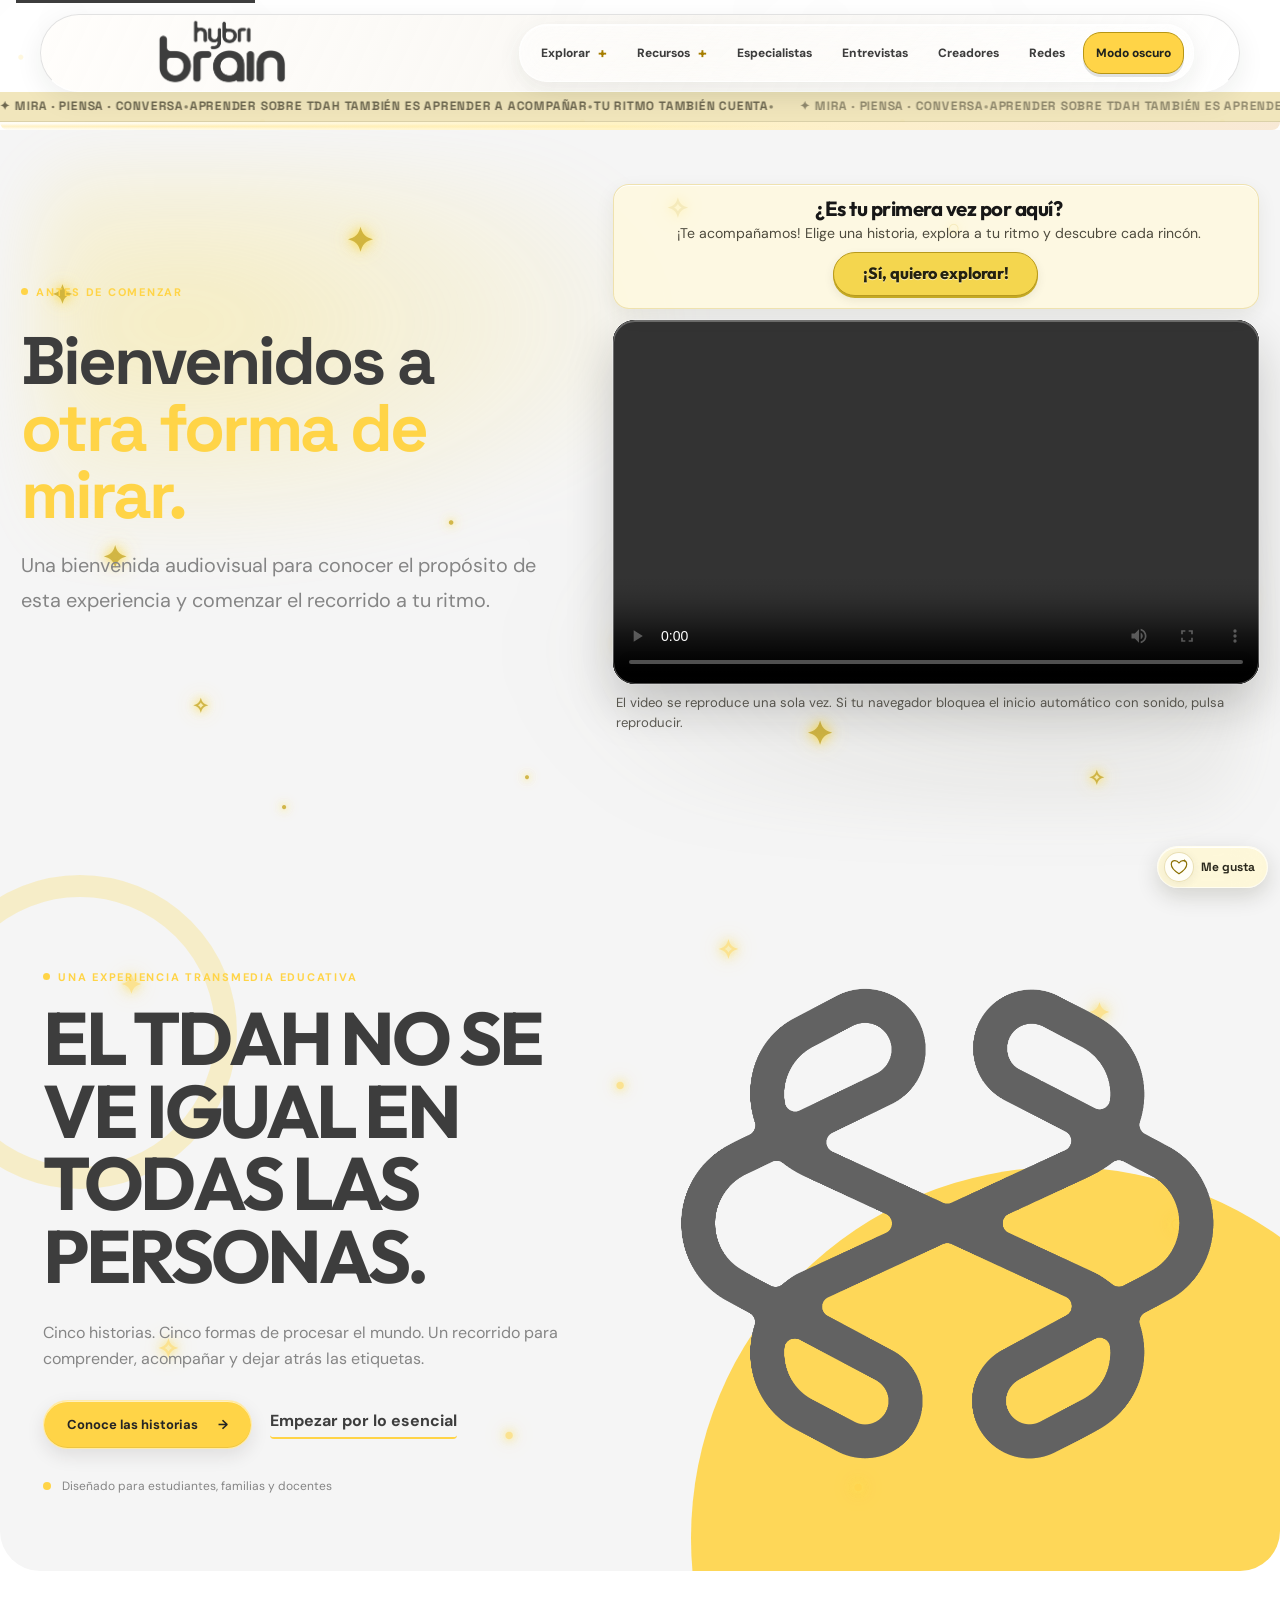
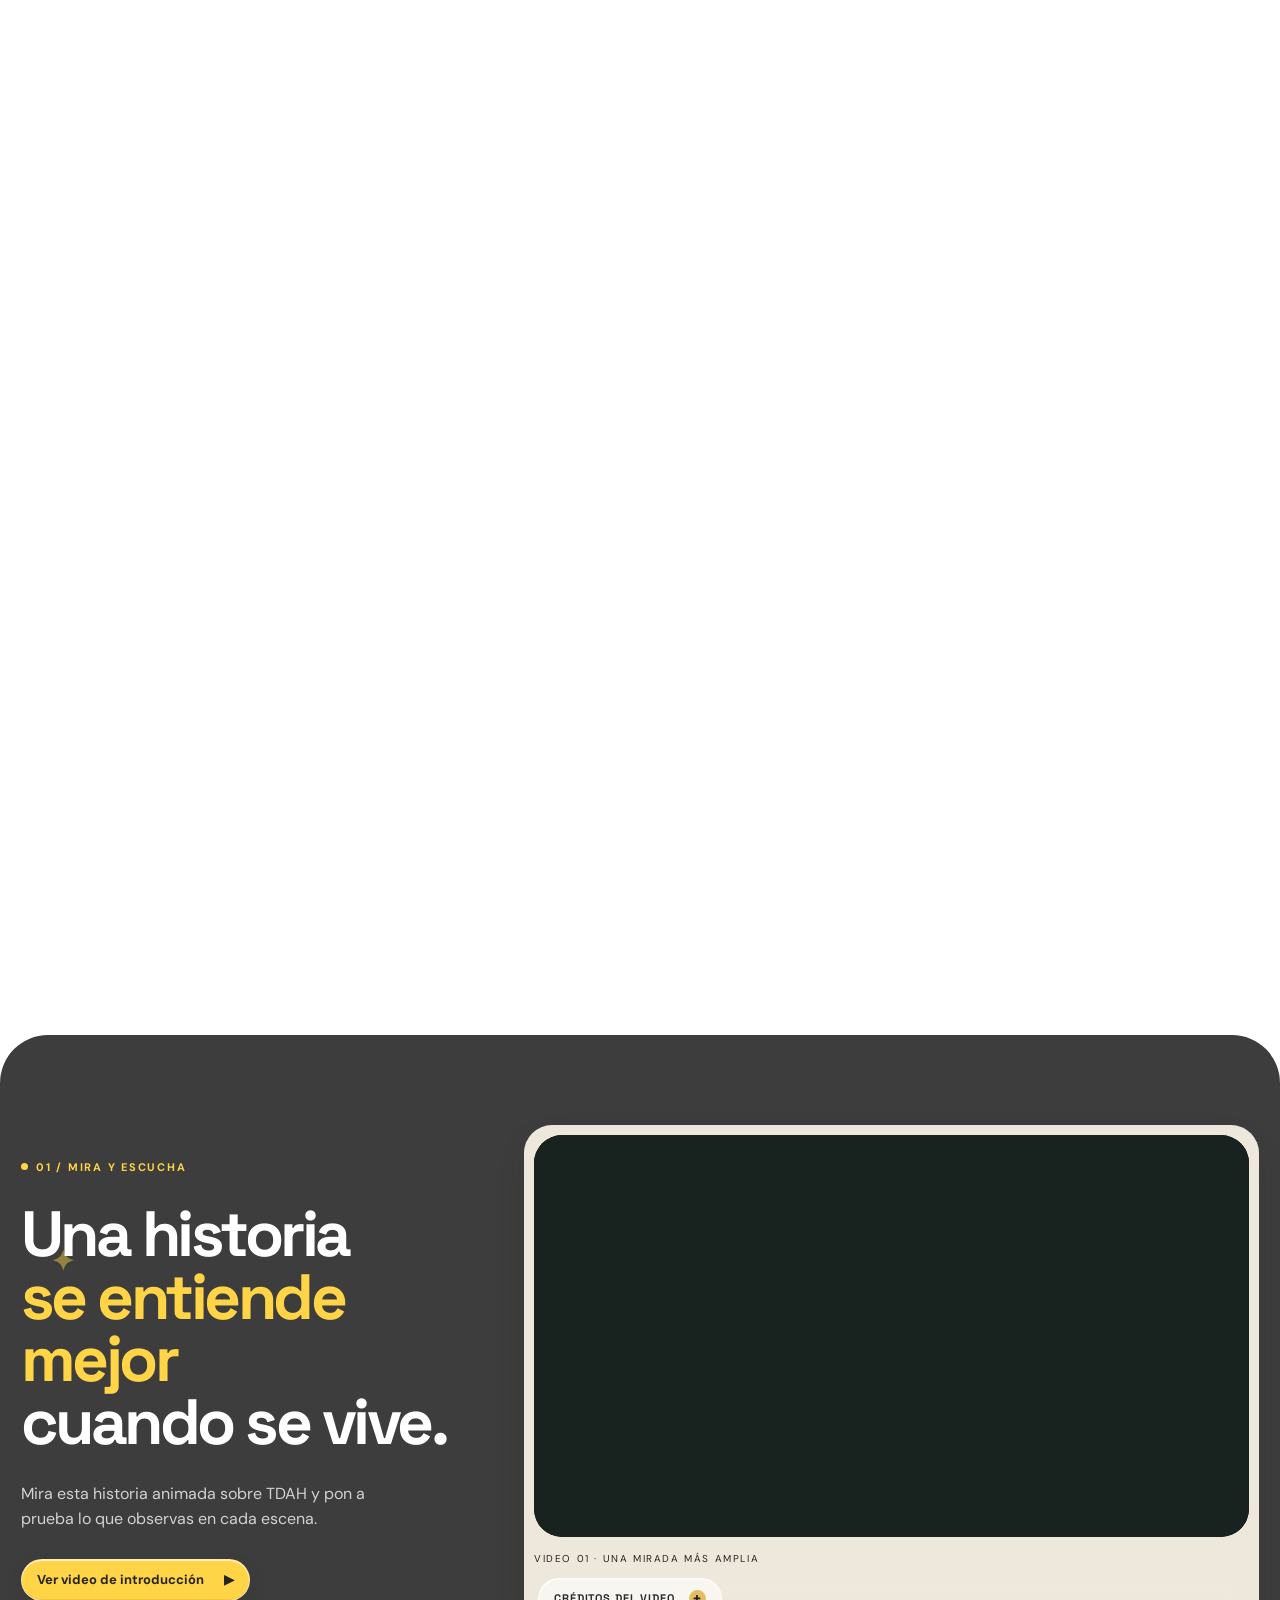
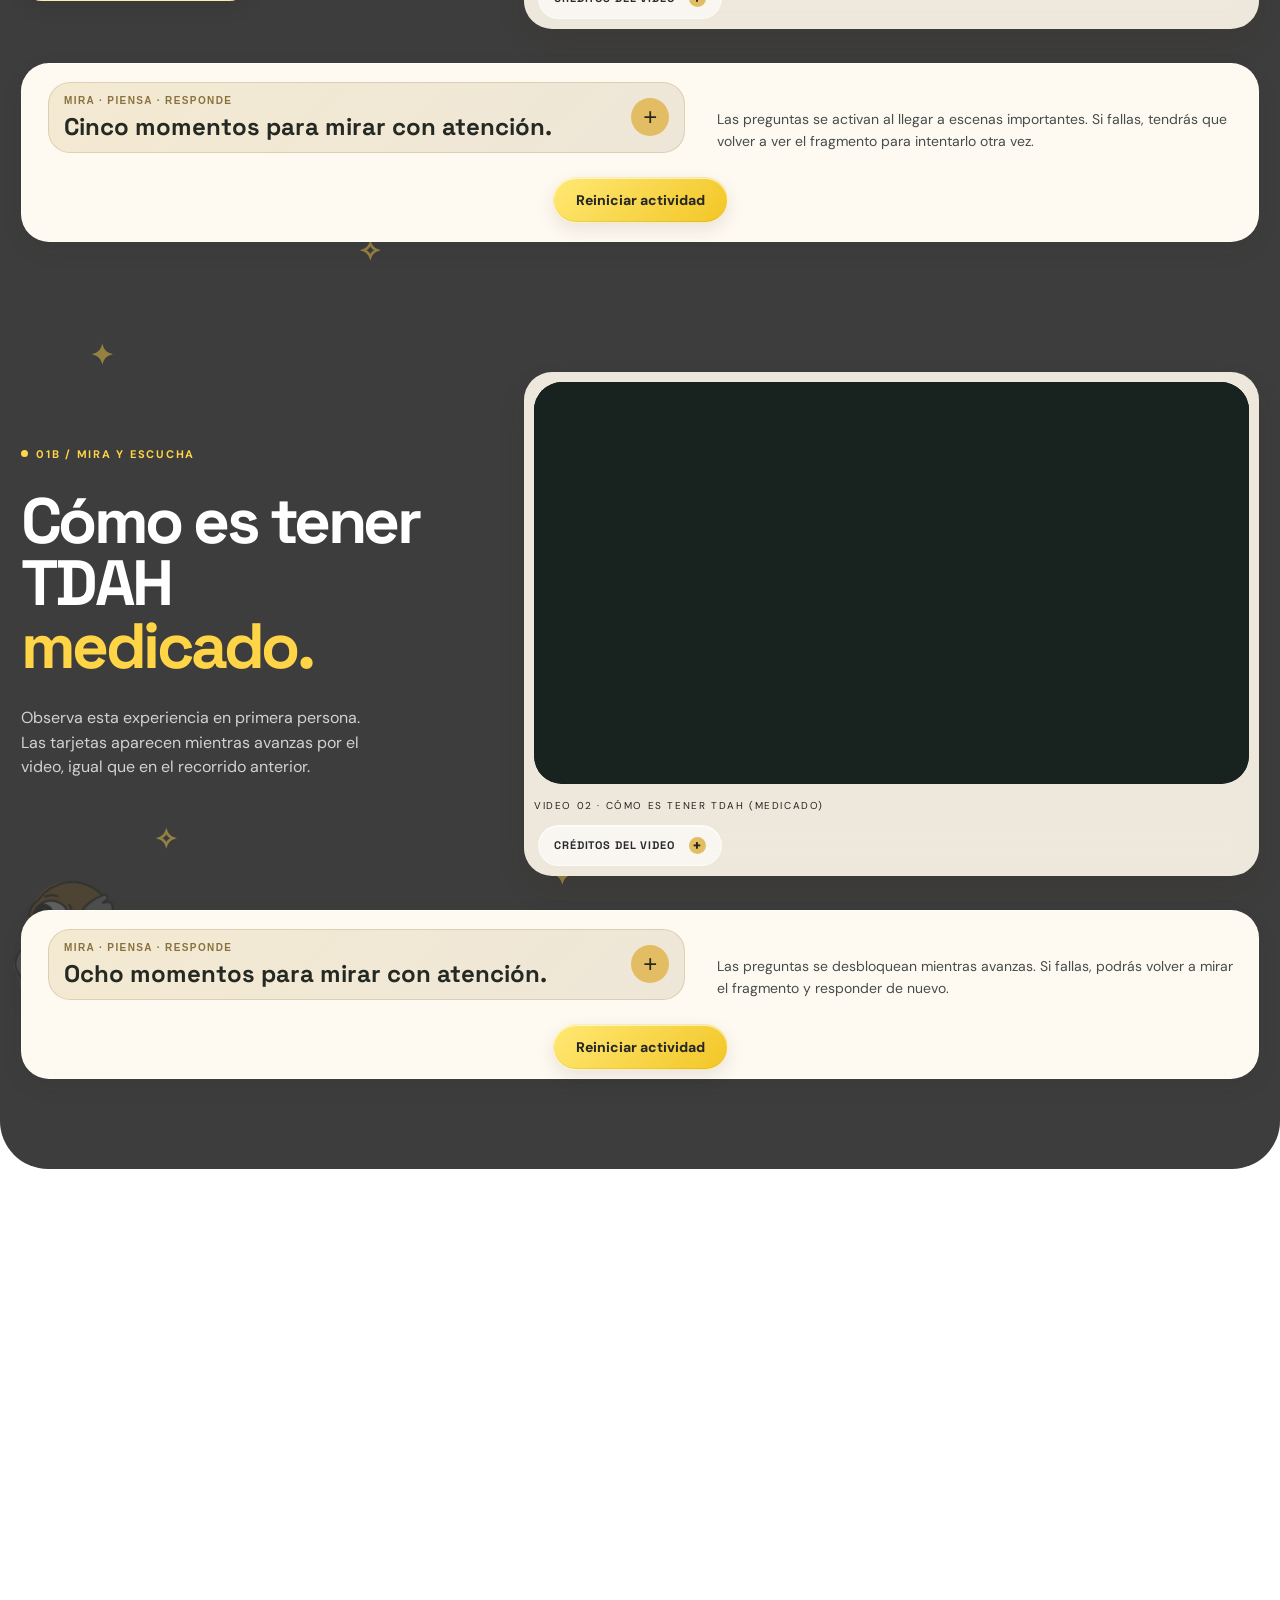
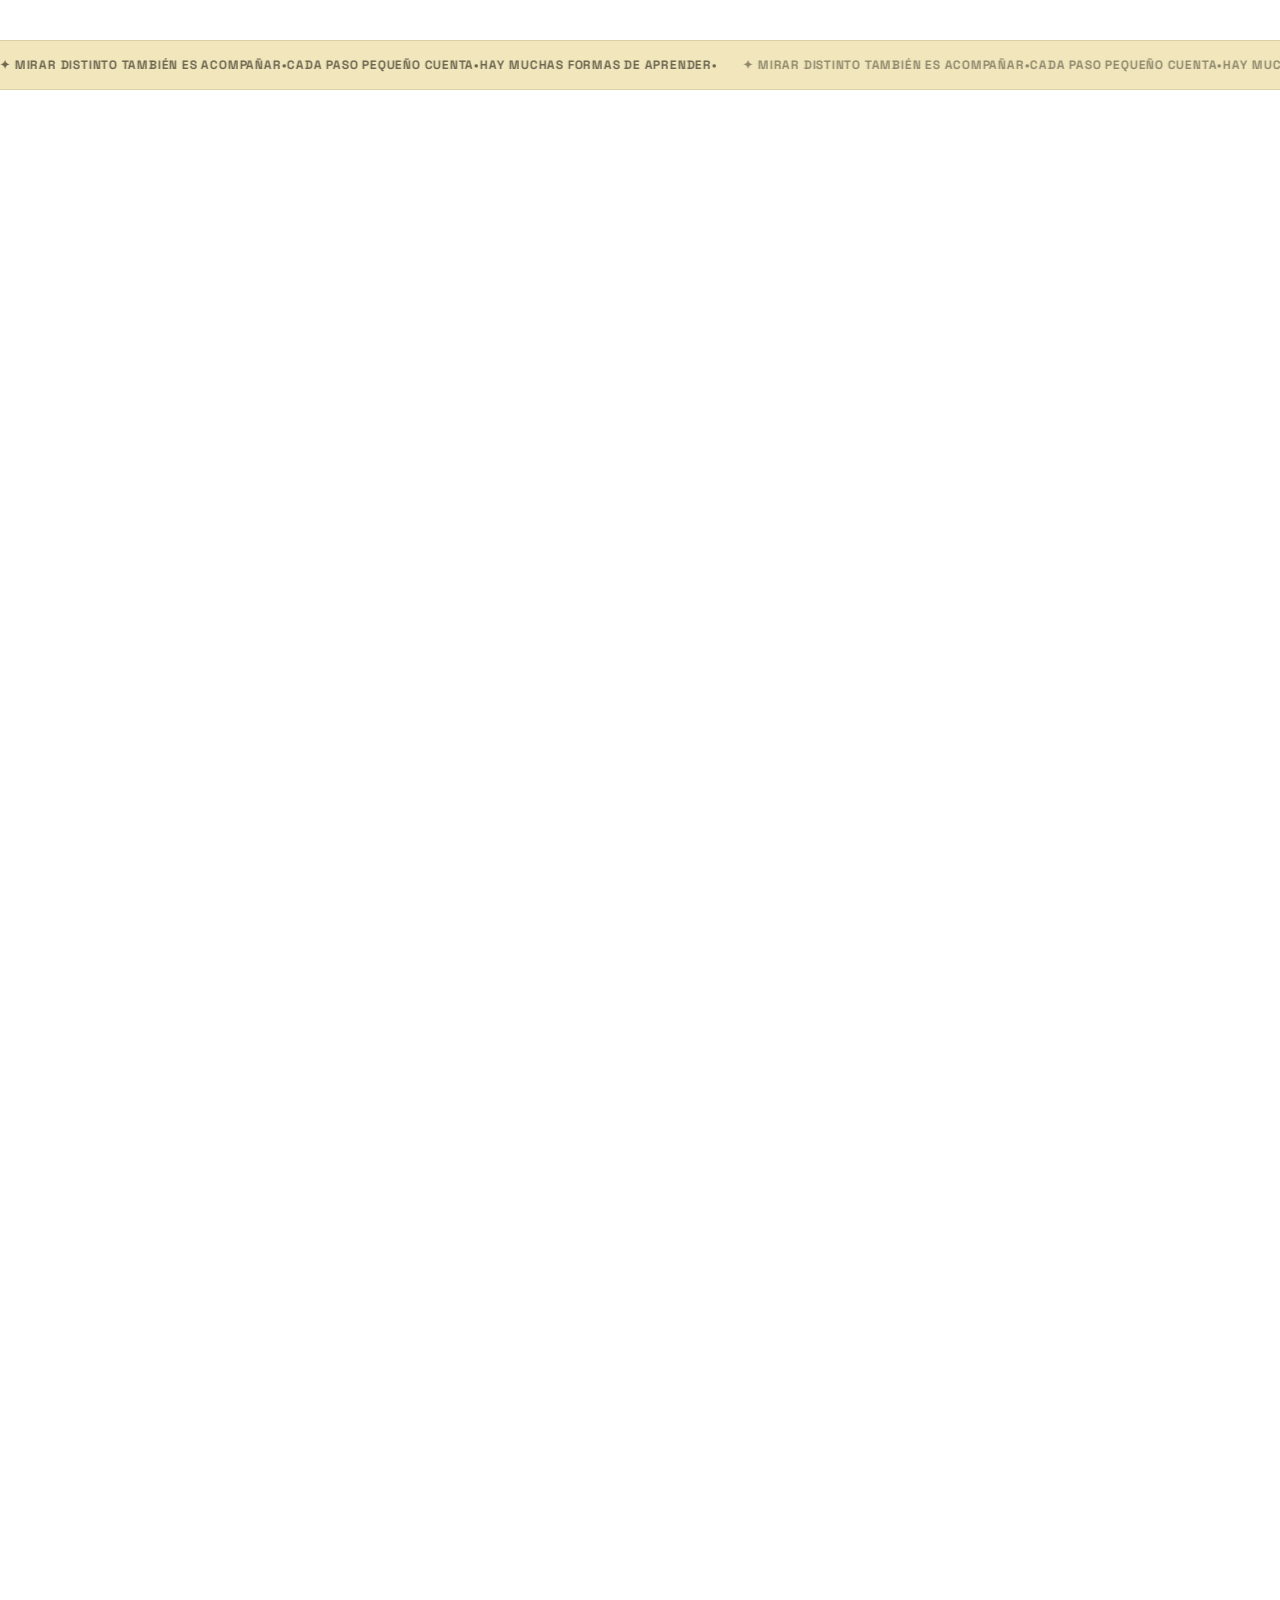
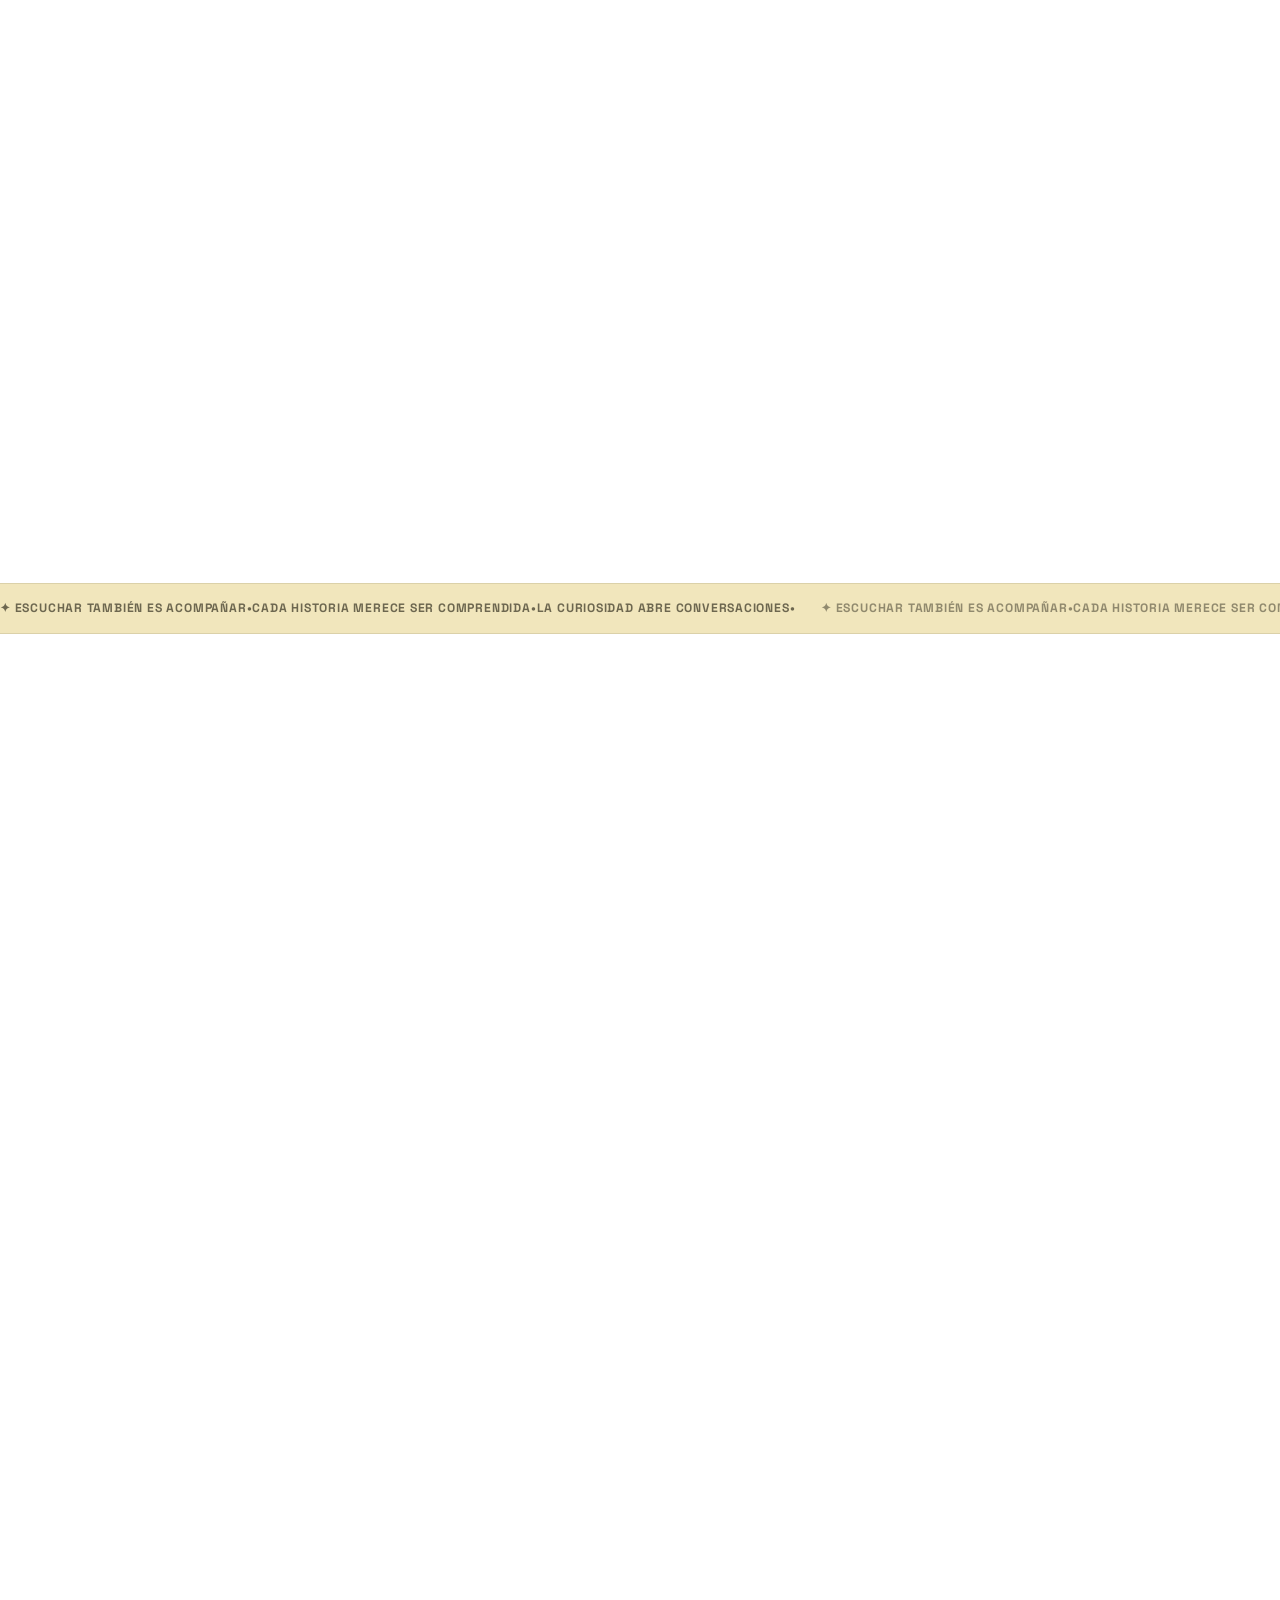
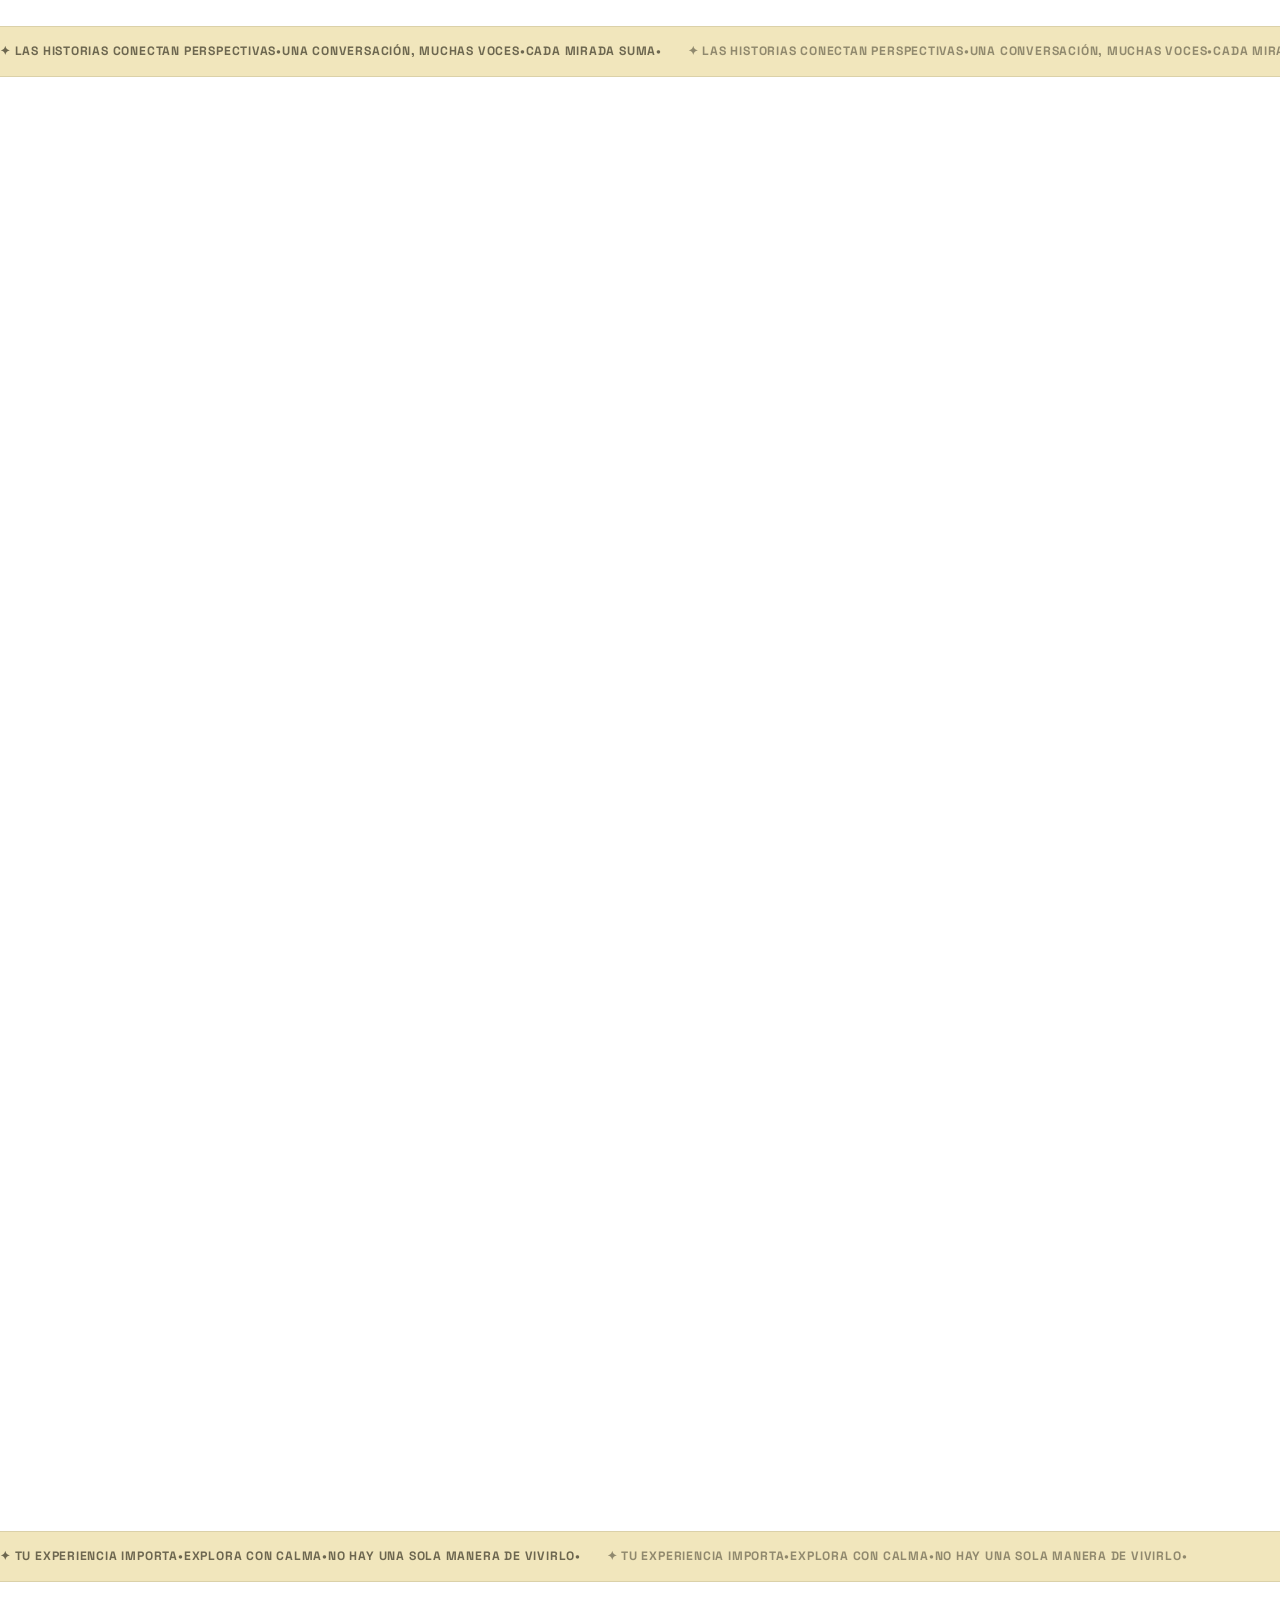
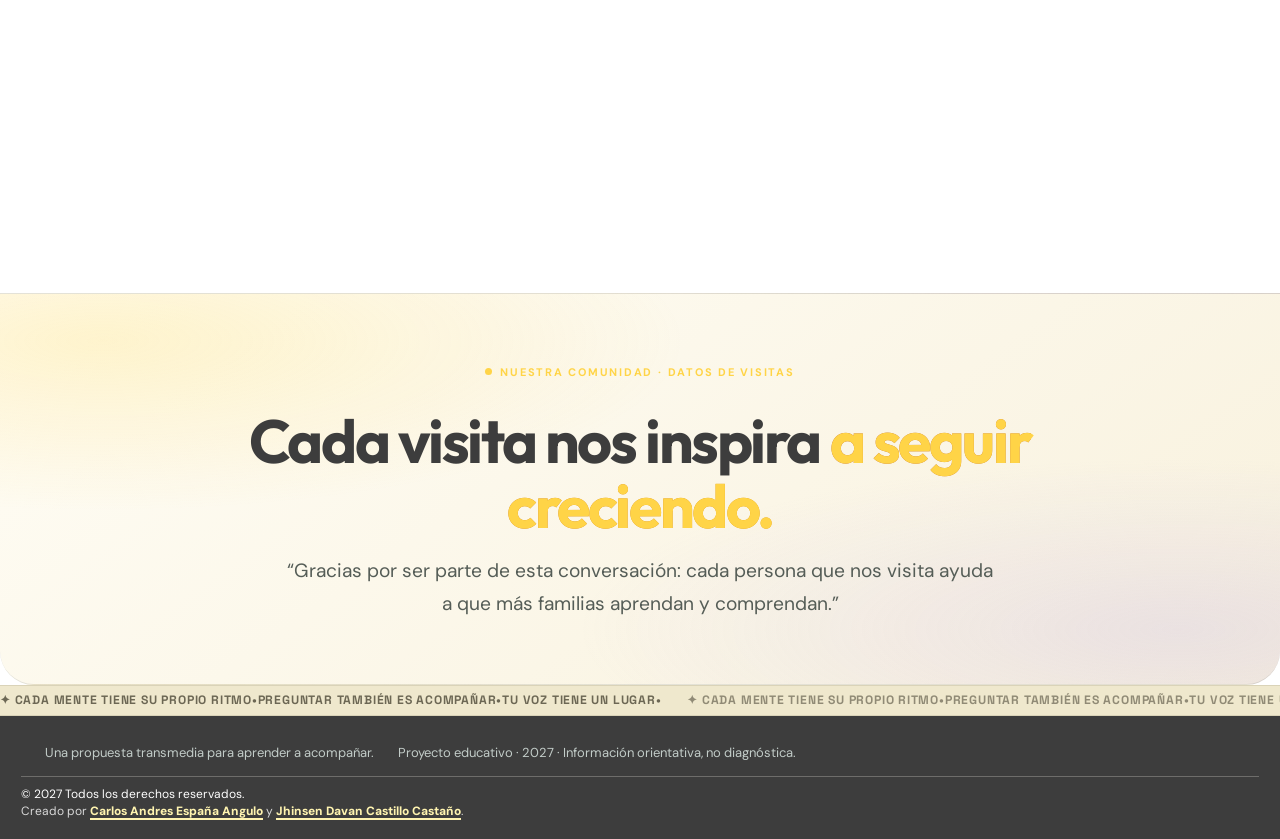
==== commit 1d5f321a: "Update index.html" ====
--- a/index.html
+++ b/index.html
@@ -6,7 +6,7 @@
   <meta name="viewport" content="width=device-width, initial-scale=1">
   <meta name="referrer" content="strict-origin-when-cross-origin">
   <meta name="description" content="Experiencia educativa transmedia para comprender el TDAH desde la empatía.">
-  <title>Otra forma de orinar | TDAH</title>
+  <title>Otra forma de Mirar | TDAH</title>
   <link rel="preconnect" href="https://fonts.googleapis.com">
     <link rel="icon" type="image/png" href="imagenes/Mesa de trabajo 1_1@4x-8.png">
   <link rel="preconnect" href="https://fonts.gstatic.com" crossorigin>
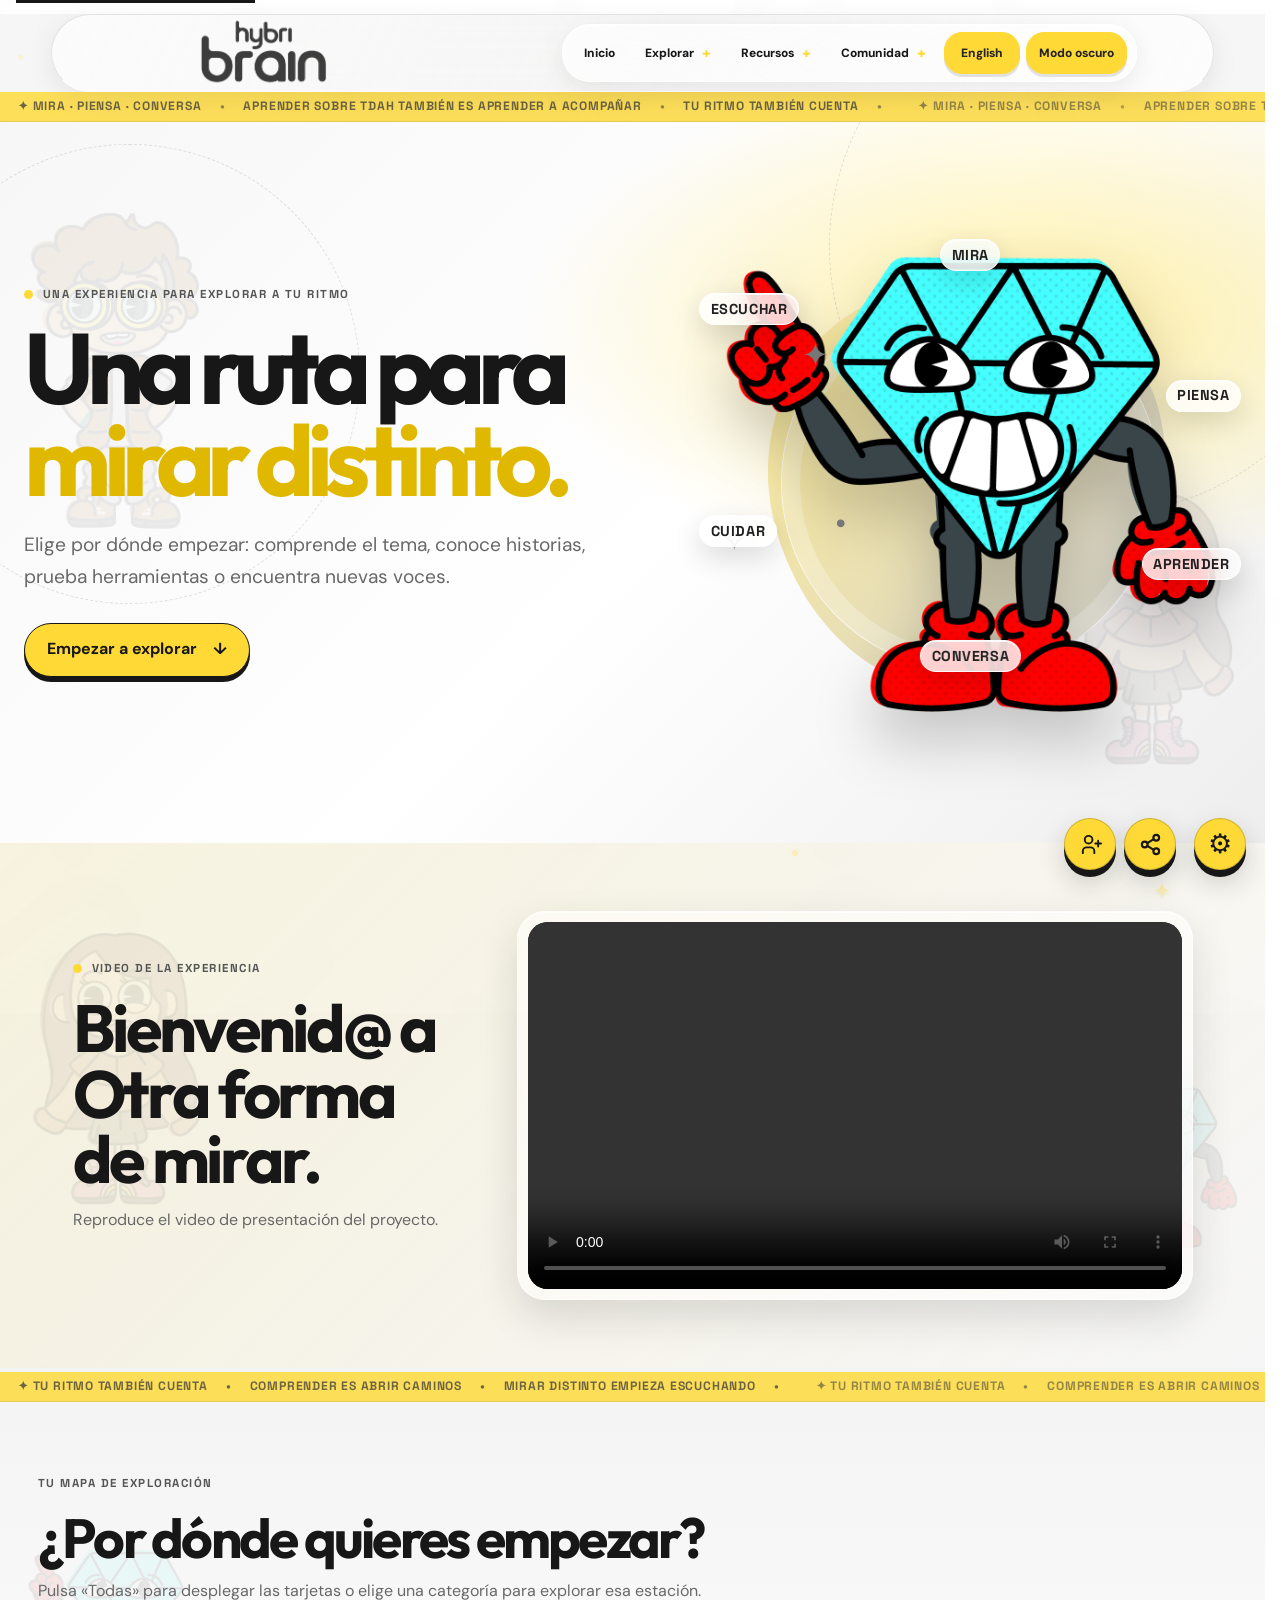
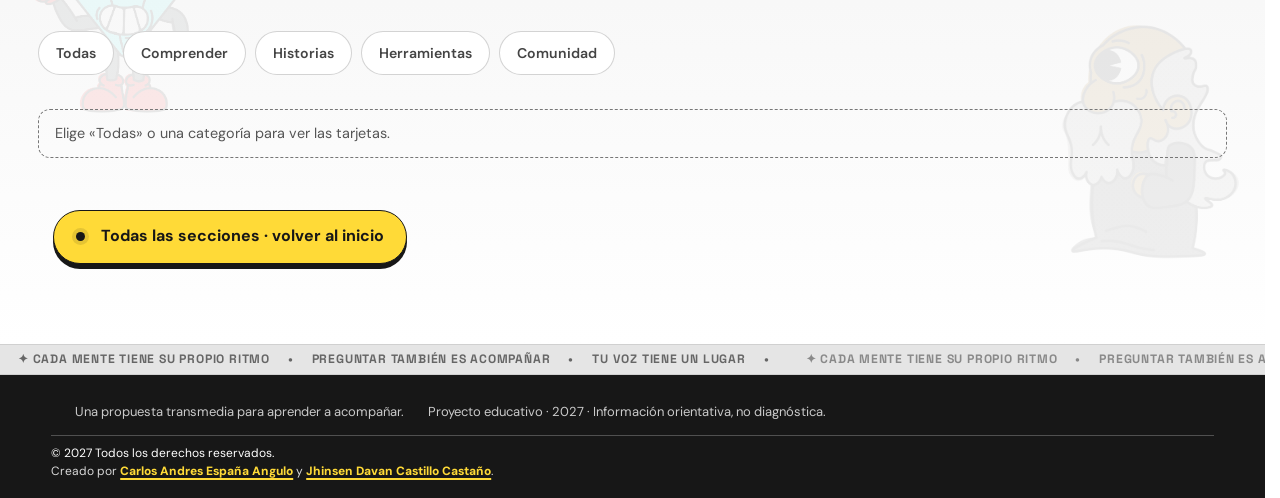
==== commit 0276949d: "Add files via upload" ====
--- a/index.html
+++ b/index.html
@@ -1,404 +1,32 @@
 <!doctype html>
-<html lang="es">
-<head>
-
-  <meta charset="utf-8">
-  <meta name="viewport" content="width=device-width, initial-scale=1">
-  <meta name="referrer" content="strict-origin-when-cross-origin">
-  <meta name="description" content="Experiencia educativa transmedia para comprender el TDAH desde la empatía.">
-  <title>Otra forma de Mirar | TDAH</title>
-  <link rel="preconnect" href="https://fonts.googleapis.com">
-    <link rel="icon" type="image/png" href="imagenes/Mesa de trabajo 1_1@4x-8.png">
-  <link rel="preconnect" href="https://fonts.gstatic.com" crossorigin>
-  <link href="https://fonts.googleapis.com/css2?family=DM+Sans:wght@400;500;700&family=Outfit:wght@400;500;600;700;800&family=Space+Grotesk:wght@500;600;700&display=swap" rel="stylesheet">
-  <link rel="stylesheet" href="styles.css">
-</head>
-<body data-parallax-image="imagenes/parallax.png">
-  <a class="skip-link" href="#contenido">Saltar al contenido principal</a>
-
-  <header class="site-header" id="inicio">
-    <div class="container header-inner">
-      <a class="brand" href="#inicio" aria-label="Otra forma de mirar, inicio">
-  <img class="brand-logo" src="imagenes/solo letra.png" alt="">
+<html lang="es"><head>
+<meta charset="utf-8"/>
+<meta content="width=device-width, initial-scale=1" name="viewport"/>
+<meta content="strict-origin-when-cross-origin" name="referrer"/>
+<meta content="Experiencia educativa transmedia para comprender el TDAH desde la empatía." name="description"/>
+<title>Otra forma de mirar | Inicio</title>
+<link href="https://fonts.googleapis.com" rel="preconnect"/>
+<link href="imagenes/Mesa de trabajo 1_1@4x-8.png" rel="icon" type="image/png"/>
+<link crossorigin="" href="https://fonts.gstatic.com" rel="preconnect"/>
+<link href="https://fonts.googleapis.com/css2?family=DM+Sans:wght@400;500;700&amp;family=Outfit:wght@400;500;600;700;800&amp;family=Space+Grotesk:wght@500;600;700&amp;display=swap" rel="stylesheet"/>
+<link href="styles.css" rel="stylesheet"/>
+<link href="index-pages.css" rel="stylesheet"/>  <link rel="stylesheet" href="enhancements.css">
+  <link rel="stylesheet" href="final-overrides.css">
+</head><body class="home-page" data-parallax-image="imagenes/parallax.png">
+<a class="skip-link" href="#contenido">Saltar al contenido principal</a>
+<header class="site-header" id="inicio">
+<div class="container header-inner">
+<a aria-label="Otra forma de mirar, inicio" class="brand" href="index.html">
+<img alt="" class="brand-logo" src="imagenes/solo letra.png"/>
 </a>
-
-      <button class="menu-toggle" type="button" aria-expanded="false" aria-controls="main-nav" aria-expanded="false">Menú</button>
-      <nav id="main-nav" class="main-nav" aria-label="Navegación principal">
-        <details class="nav-group"><summary>Explorar</summary><div class="nav-submenu"><a href="#que-es">¿Qué es?</a><a href="#personajes">Personajes</a><a href="#recorrido">Recorrido</a></div></details>
-        <details class="nav-group"><summary>Recursos</summary><div class="nav-submenu"><a href="#blog">Notas</a><a href="#galeria">Galería</a><a href="#minijuegos">Minijuegos</a></div></details>
-        <a href="#especialistas">Especialistas</a><a href="#entrevistas">Entrevistas</a><a class="creators-nav-link" href="creadores.html">Creadores</a><a href="#redes">Redes</a>
-        <button id="contrast-toggle" class="contrast-button" type="button" aria-pressed="false">Modo oscuro</button>
-      </nav>
-    </div>
-  </header>
-
-  <div class="info-marquee" role="region" aria-label="Avisos de la experiencia"><div class="info-marquee-track"><span class="marquee-group"><span>✦ Mira · piensa · conversa</span><span aria-hidden="true">•</span><span>Aprender sobre TDAH también es aprender a acompañar</span><span aria-hidden="true">•</span><span>Tu ritmo también cuenta</span><span aria-hidden="true">•</span></span><span class="marquee-group" aria-hidden="true"><span>✦ Mira · piensa · conversa</span><span aria-hidden="true">•</span><span>Aprender sobre TDAH también es aprender a acompañar</span><span aria-hidden="true">•</span><span>Tu ritmo también cuenta</span><span aria-hidden="true">•</span></span></div></div>
-  <button class="floating-like like-companion" id="floating-like" type="button" aria-label="Me gusta esta página" aria-pressed="false"><span class="like-companion-icon" aria-hidden="true"><svg class="like-heart" viewBox="0 0 36 32" focusable="false"><path class="like-heart-main" d="M18 28.2S4.1 19.7 4.1 11.2C4.1 7.1 7 4.5 10.7 4.5c3 0 5.5 1.7 7.3 4.3 1.8-2.6 4.3-4.3 7.3-4.3 3.7 0 6.6 2.6 6.6 6.7 0 8.5-13.9 17-13.9 17Z"/><path class="like-heart-glint" d="m27.6 1.4.8 2.1 2.1.8-2.1.8-.8 2.1-.8-2.1-2.1-.8 2.1-.8.8-2.1Z"/></svg></span><span class="floating-like-label">Me gusta</span></button>
-  <main id="contenido">
-  <section class="child-guide-first" aria-label="Guía para comenzar">
-      <dialog class="child-tutorial" id="child-tutorial" aria-labelledby="child-tutorial-title"><div class="child-tutorial-card"><button class="child-tutorial-close" type="button" aria-label="Cerrar guía">×</button><p class="section-number">Aventura guiada · <span id="tutorial-step-count">Paso 1 de 11</span></p><h3 id="child-tutorial-title">¡Hola! Vamos a explorar</h3><p id="child-tutorial-copy">Conoce a los personajes y sus historias. Puedes ir a tu ritmo y pedir ayuda a una persona adulta.</p><div class="child-tutorial-progress"><span id="tutorial-progress-bar"></span></div><div class="child-tutorial-actions"><button type="button" class="outline-button" id="tutorial-prev" disabled>Anterior</button><a class="button tutorial-go" id="tutorial-go" href="#que-es">Ir a esta sección <span aria-hidden="true">↗</span></a><button type="button" class="button" id="tutorial-next">Siguiente</button></div></div></dialog></section>
-  <section class="welcome-video-section" id="bienvenida" aria-labelledby="welcome-video-title">
-    <div class="floating-particles welcome-particles" aria-hidden="true"><span>✦</span><span>✧</span><span>✦</span><span>·</span><span>✧</span><span>✦</span><span>○</span><span>✦</span><span>✧</span><span>•</span><span>✦</span><span>✧</span><span>✦</span><span>·</span><span>✧</span><span>✦</span></div>
-    <div class="container welcome-video-inner">
-      <div class="welcome-video-copy">
-        <p class="section-number">Antes de comenzar</p>
-        <h2 id="welcome-video-title">Bienvenidos a <em>otra forma de mirar.</em></h2>
-        <p>Una bienvenida audiovisual para conocer el propósito de esta experiencia y comenzar el recorrido a tu ritmo.</p>
-      </div>
-      <div class="welcome-video-stage">
-        <div class="child-guide-launch"><div class="guide-launch-copy"><p>¿Es tu primera vez por aquí?</p><small>¡Te acompañamos! Elige una historia, explora a tu ritmo y descubre cada rincón.</small></div><button type="button" class="button" id="open-child-tutorial">¡Sí, quiero explorar!</button></div>
-        <div class="welcome-video-placeholder" id="welcome-video-placeholder" aria-label="Video introductivo de bienvenida">
-          <video class="welcome-video-embed welcome-video-file" src="video%20de%20bienvenida/vide%20de%20bienvenida.mp4" title="Video de bienvenida: Otra forma de mirar" autoplay playsinline controls preload="auto" aria-label="Video de bienvenida, reproducción automática con sonido"></video>
-        </div>
-        <p class="welcome-video-note">El video se reproduce una sola vez. Si tu navegador bloquea el inicio automático con sonido, pulsa reproducir.</p>
-      </div>
-    </div>
-  </section>
-  <section class="hero" aria-labelledby="hero-title">
-  <div class="container hero-grid">
-    <div class="floating-particles" aria-hidden="true"><span class="particle particle-one">✦</span><span class="particle particle-two">•</span><span class="particle particle-three">✧</span><span class="particle particle-four">•</span><span class="particle particle-five">✦</span><span class="particle particle-six">○</span><span class="particle particle-seven">•</span><span class="particle particle-eight">✧</span></div>
-
-    <div class="hero-copy">
-      <p class="eyebrow">Una experiencia transmedia educativa</p>
-
-      <h1 id="hero-title">
-        El TDAH no se ve igual en todas las personas.
-      </h1>
-
-      <p class="hero-text">
-        Cinco historias. Cinco formas de procesar el mundo. Un recorrido para comprender, acompañar y dejar atrás las etiquetas.
-      </p>
-
-      <div class="hero-actions">
-        <a class="button button-primary" href="#personajes">
-          Conoce las historias <span aria-hidden="true">→</span>
-        </a>
-
-        <a class="text-link" href="#que-es">
-          Empezar por lo esencial
-        </a>
-      </div>
-
-      <p class="hero-note">
-        <span class="pulse-dot" aria-hidden="true"></span>
-        Diseñado para estudiantes, familias y docentes
-      </p>
-    </div>
-
-    <!-- Logo grande ubicado a la derecha -->
-    <div class="hero-art" aria-label="Logo principal de Otra forma de mirar">
-      <img
-        class="hero-logo"
-        src="imagenes/icono amarillo - copia.png"
-        alt="Logo de Otra forma de mirar"
-      >
-    </div>
-  </div>
-</section>
-
-
-    <section class="intro section character-zone" id="que-es" aria-labelledby="intro-title"><img class="character-decor character-decor-rem" src="imagenes/diaactu1.png" alt="" aria-hidden="true" loading="lazy"
-      >
-      <div class="container split-heading">
-        <p class="section-number">Introducción · Lo esencial</p>
-        <div>
-          <h2 id="intro-title">Comprender cambia<br><em>la forma de acompañar.</em></h2>
-          <p class="lead">A veces la atención no se pierde: cambia de dirección. Una tarea larga, muchas voces o una instrucción poco clara pueden hacer que el colegio se sienta más difícil de lo que parece desde afuera.</p>
-          <button class="content-expand-button intro-expand-button" type="button" aria-expanded="false" aria-controls="intro-details">Leer la introducción completa <span aria-hidden="true">+</span></button>
-          <div class="expandable-content intro-details" id="intro-details" hidden>
-            <p>El TDAH puede influir en la atención, la organización, los impulsos y la energía, pero no cuenta toda la historia de una persona. También hay curiosidad, imaginación, humor, sensibilidad y ganas de hacer las cosas bien. Lo que funciona para alguien puede no funcionar para otra persona; por eso conviene observar, preguntar y probar juntos.</p>
-            <p>Esta página no diagnostica ni reemplaza una valoración profesional. Es una invitación a mirar con más calma lo que ocurre en el aula, en casa y con los amigos. Cuando entendemos el contexto, dejamos de preguntar «¿por qué no puede?» y empezamos a preguntar «¿qué podría ayudarle ahora?».</p>
-          </div>
-        </div>
-      </div>
-      <div class="essential-guide" aria-label="Tres ideas para acompañar mejor">
-        <article class="guide-card guide-attention"><span class="guide-number">01</span><span class="guide-label">Atención</span><h3>Volver también es avanzar</h3><p>No siempre hace falta llamar la atención más fuerte. Puede ayudar una instrucción corta, un ejemplo y una señal tranquila para regresar a la tarea.</p><button class="guide-more" type="button" aria-expanded="false" data-guide-answer="Prueba esto: di una sola cosa, pide que la repitan con sus palabras y acuerden una señal para volver sin avergonzar.">Una idea para probar <span aria-hidden="true">+</span></button><p class="guide-answer" aria-live="polite"></p></article>
-        <article class="guide-card guide-organization"><span class="guide-number">02</span><span class="guide-label">Organización</span><h3>Hacerlo visible ayuda</h3><p>Una tarea grande pesa menos cuando se puede ver por partes. Listas, colores, recordatorios y tiempos cortos liberan espacio mental.</p><button class="guide-more" type="button" aria-expanded="false" data-guide-answer="Prueba esto: escribe solo tres pasos, prepara los materiales antes de comenzar y marca cada avance, incluso el más pequeño.">Una idea para probar <span aria-hidden="true">+</span></button><p class="guide-answer" aria-live="polite"></p></article>
-        <article class="guide-card guide-support"><span class="guide-number">03</span><span class="guide-label">Acompañamiento</span><h3>Preguntar antes de suponer</h3><p>En el aula, la familia y la comunidad, acompañar es escuchar sin etiquetas y encontrar una forma de participar que respete el ritmo de cada quien.</p><button class="guide-more" type="button" aria-expanded="false" data-guide-answer="Prueba esto: pregunta «¿qué te ayudaría?» y acuerden una estrategia. Las necesidades pueden cambiar de un día a otro.">Una idea para probar <span aria-hidden="true">+</span></button><p class="guide-answer" aria-live="polite"></p></article>
-      </div>
-    
-
-
-      </section>
-
-    <section class="video-section section character-zone" id="recorrido" aria-labelledby="video-title"><img class="character-decor character-decor-senin" src="imagenes/viejo.png" alt="" aria-hidden="true" loading="lazy"
-      >
-      <div class="container video-layout">
-        <div>
-          <p class="section-number light">01 / mira y escucha</p>
-          <h2 id="video-title">Una historia<br><em>se entiende mejor</em><br>cuando se vive.</h2>
-          <p class="light-copy">Mira esta historia animada sobre TDAH y pon a prueba lo que observas en cada escena.</p>
-          <button class="button button-light" id="video-button" type="button">Ver video de introducción <span aria-hidden="true">▶</span></button>
-        </div>
-        <div class="video-placeholder" aria-label="Video central del proyecto">
-          <div class="video-screen video-screen-real youtube-screen">
-            <div id="main-youtube-player" class="project-video" title="Video principal sobre experiencias con TDAH"><iframe id="main-youtube-fallback" src="https://www.youtube.com/embed/tPKwAcu_vPg?enablejsapi=1&playsinline=1&rel=0" title="Video principal sobre experiencias con TDAH" loading="lazy" allow="accelerometer; autoplay; clipboard-write; encrypted-media; gyroscope; picture-in-picture; web-share" referrerpolicy="strict-origin-when-cross-origin" allowfullscreen></iframe></div>
-          </div>
-          <span class="video-caption">VIDEO 01 · UNA MIRADA MÁS AMPLIA</span><div class="video-credits"><button class="video-credits-toggle" id="video-credits-toggle" type="button" aria-expanded="false" aria-controls="video-credits-panel"><span>Créditos del video</span><span class="video-credits-icon" aria-hidden="true">+</span></button><div class="video-credits-panel" id="video-credits-panel" hidden><p>Video «cómo es tener TDAH | Fandub» por <a href="https://www.youtube.com/@FalloSinCovers" target="_blank" rel="noopener noreferrer">Fallo</a>.</p><a class="video-credits-link" href="https://youtu.be/tPKwAcu_vPg" target="_blank" rel="noopener noreferrer">Ver en YouTube <span aria-hidden="true">↗</span></a></div></div>
-        </div>
-      </div>
-    
-      <section class="video-quiz" id="video-quiz" aria-labelledby="video-quiz-title">
-        <div class="video-quiz-heading"><div><button class="video-quiz-toggle" id="video-quiz-title" type="button" aria-expanded="false" aria-controls="video-quiz-panel"><span class="video-quiz-toggle-copy"><small>MIRA · PIENSA · RESPONDE</small><strong>Cinco momentos para mirar con atención.</strong></span><span class="video-quiz-toggle-icon" aria-hidden="true">+</span></button></div><p class="video-quiz-intro">Las preguntas se activan al llegar a escenas importantes. Si fallas, tendrás que volver a ver el fragmento para intentarlo otra vez.</p></div>
-        <div class="video-quiz-panel" id="video-quiz-panel" hidden>
-        <div class="video-quiz-progress" role="progressbar" aria-label="Preguntas respondidas correctamente" aria-valuemin="0" aria-valuemax="5" aria-valuenow="0"><span></span></div>
-        <p class="video-quiz-status" id="video-quiz-status" role="status" aria-live="polite">Reproduce el video para descubrir la primera tarjeta. Las preguntas siguientes permanecerán ocultas.</p>
-        <div class="checkpoint-grid" id="checkpoint-grid" aria-live="polite"><article class="checkpoint-card is-locked" data-checkpoint="0" aria-label="Tarjeta 1, bloqueada"><div class="checkpoint-lock"><span class="checkpoint-number">01</span><span class="checkpoint-lock-label">Pendiente</span></div><p>Pregunta bloqueada</p><span class="checkpoint-hint">Mira el video para desbloquearla</span></article><article class="checkpoint-card is-locked" data-checkpoint="1" aria-label="Tarjeta 2, bloqueada"><div class="checkpoint-lock"><span class="checkpoint-number">02</span><span class="checkpoint-lock-label">Pendiente</span></div><p>Pregunta bloqueada</p><span class="checkpoint-hint">Mira el video para desbloquearla</span></article><article class="checkpoint-card is-locked" data-checkpoint="2" aria-label="Tarjeta 3, bloqueada"><div class="checkpoint-lock"><span class="checkpoint-number">03</span><span class="checkpoint-lock-label">Pendiente</span></div><p>Pregunta bloqueada</p><span class="checkpoint-hint">Mira el video para desbloquearla</span></article><article class="checkpoint-card is-locked" data-checkpoint="3" aria-label="Tarjeta 4, bloqueada"><div class="checkpoint-lock"><span class="checkpoint-number">04</span><span class="checkpoint-lock-label">Pendiente</span></div><p>Pregunta bloqueada</p><span class="checkpoint-hint">Mira el video para desbloquearla</span></article><article class="checkpoint-card is-locked" data-checkpoint="4" aria-label="Tarjeta 5, bloqueada"><div class="checkpoint-lock"><span class="checkpoint-number">05</span><span class="checkpoint-lock-label">Pendiente</span></div><p>Pregunta bloqueada</p><span class="checkpoint-hint">Mira el video para desbloquearla</span></article></div>
-              </div>
-      </section>
-
-      <div class="video-layout video-layout-second">
-        <div>
-          <p class="section-number light">01B / mira y escucha</p>
-          <h2 id="video-second-title">Cómo es tener TDAH<br><em>medicado.</em></h2>
-          <p class="light-copy">Observa esta experiencia en primera persona. Las tarjetas aparecen mientras avanzas por el video, igual que en el recorrido anterior.</p>
-        </div>
-        <div class="video-placeholder" aria-label="Segundo video interactivo del proyecto">
-          <div class="video-screen video-screen-real youtube-screen"><div id="secondary-youtube-player" class="project-video" title="Cómo es tener TDAH (medicado) | Fandub Latino"><iframe id="secondary-youtube-fallback" src="https://www.youtube.com/embed/7ZBmm3m8-x0?enablejsapi=1&playsinline=1&rel=0" title="Cómo es tener TDAH (medicado) | Fandub Latino" loading="lazy" allow="accelerometer; autoplay; clipboard-write; encrypted-media; gyroscope; picture-in-picture; web-share" referrerpolicy="strict-origin-when-cross-origin" allowfullscreen></iframe></div></div>
-          <span class="video-caption">VIDEO 02 · CÓMO ES TENER TDAH (MEDICADO)</span>
-          <div class="video-credits"><button class="video-credits-toggle" id="secondary-video-credits-toggle" type="button" aria-expanded="false" aria-controls="secondary-video-credits-panel"><span>Créditos del video</span><span class="video-credits-icon" aria-hidden="true">+</span></button><div class="video-credits-panel" id="secondary-video-credits-panel" hidden><p>Video «Cómo es tener TDAH (medicado) | Fandub Latino» por <a href="https://www.youtube.com/@FalloSinFandub" target="_blank" rel="noopener noreferrer">Fallo!</a>. La obra original corresponde a <a href="https://www.youtube.com/@IceCreamSandwich" target="_blank" rel="noopener noreferrer">Ice Cream Sandwich</a>.</p><a class="video-credits-link" href="https://youtu.be/7ZBmm3m8-x0" target="_blank" rel="noopener noreferrer">Ver fuente en YouTube <span aria-hidden="true">↗</span></a></div></div>
-        </div>
-      </div>
-      <section class="video-quiz video-quiz-second" id="video-quiz-second" aria-labelledby="video-quiz-second-title">
-        <div class="video-quiz-heading"><div><button class="video-quiz-toggle" id="video-quiz-second-title" type="button" aria-expanded="false" aria-controls="video-quiz-second-panel"><span class="video-quiz-toggle-copy"><small>MIRA · PIENSA · RESPONDE</small><strong>Ocho momentos para mirar con atención.</strong></span><span class="video-quiz-toggle-icon" aria-hidden="true">+</span></button></div><p class="video-quiz-intro">Las preguntas se desbloquean mientras avanzas. Si fallas, podrás volver a mirar el fragmento y responder de nuevo.</p></div>
-        <div class="video-quiz-panel" id="video-quiz-second-panel" hidden><div class="video-quiz-progress" id="video-quiz-second-progress" role="progressbar" aria-label="Preguntas respondidas correctamente del segundo video" aria-valuemin="0" aria-valuemax="8" aria-valuenow="0"><span></span></div><p class="video-quiz-status" id="video-quiz-second-status" role="status" aria-live="polite">Reproduce el segundo video para descubrir la primera tarjeta.</p><div class="checkpoint-grid" id="checkpoint-grid-second" aria-live="polite"><article class="checkpoint-card is-locked" data-checkpoint="0" aria-label="Tarjeta 01, bloqueada"><div class="checkpoint-lock"><span class="checkpoint-number">01</span><span class="checkpoint-lock-label">Pendiente</span></div><p>Pregunta bloqueada</p><span class="checkpoint-hint">Mira el video para desbloquearla</span></article><article class="checkpoint-card is-locked" data-checkpoint="1" aria-label="Tarjeta 02, bloqueada"><div class="checkpoint-lock"><span class="checkpoint-number">02</span><span class="checkpoint-lock-label">Pendiente</span></div><p>Pregunta bloqueada</p><span class="checkpoint-hint">Mira el video para desbloquearla</span></article><article class="checkpoint-card is-locked" data-checkpoint="2" aria-label="Tarjeta 03, bloqueada"><div class="checkpoint-lock"><span class="checkpoint-number">03</span><span class="checkpoint-lock-label">Pendiente</span></div><p>Pregunta bloqueada</p><span class="checkpoint-hint">Mira el video para desbloquearla</span></article><article class="checkpoint-card is-locked" data-checkpoint="3" aria-label="Tarjeta 04, bloqueada"><div class="checkpoint-lock"><span class="checkpoint-number">04</span><span class="checkpoint-lock-label">Pendiente</span></div><p>Pregunta bloqueada</p><span class="checkpoint-hint">Mira el video para desbloquearla</span></article><article class="checkpoint-card is-locked" data-checkpoint="4" aria-label="Tarjeta 05, bloqueada"><div class="checkpoint-lock"><span class="checkpoint-number">05</span><span class="checkpoint-lock-label">Pendiente</span></div><p>Pregunta bloqueada</p><span class="checkpoint-hint">Mira el video para desbloquearla</span></article><article class="checkpoint-card is-locked" data-checkpoint="5" aria-label="Tarjeta 06, bloqueada"><div class="checkpoint-lock"><span class="checkpoint-number">06</span><span class="checkpoint-lock-label">Pendiente</span></div><p>Pregunta bloqueada</p><span class="checkpoint-hint">Mira el video para desbloquearla</span></article><article class="checkpoint-card is-locked" data-checkpoint="6" aria-label="Tarjeta 07, bloqueada"><div class="checkpoint-lock"><span class="checkpoint-number">07</span><span class="checkpoint-lock-label">Pendiente</span></div><p>Pregunta bloqueada</p><span class="checkpoint-hint">Mira el video para desbloquearla</span></article><article class="checkpoint-card is-locked" data-checkpoint="7" aria-label="Tarjeta 08, bloqueada"><div class="checkpoint-lock"><span class="checkpoint-number">08</span><span class="checkpoint-lock-label">Pendiente</span></div><p>Pregunta bloqueada</p><span class="checkpoint-hint">Mira el video para desbloquearla</span></article></div></div>
-      </section>
-</section>
-    <section class="characters section character-zone" id="personajes" aria-labelledby="characters-title"><div class="container">
-        <div class="section-heading-row"><div><p class="section-number">02 / cinco recorridos</p><h2 id="characters-title">Nadie es una sola cosa.</h2></div><p class="heading-aside">Conoce a cinco personajes ficticios. Cada historia representa una acción cognitiva, no una etiqueta.</p></div>
-        <button class="section-collection-toggle" type="button" aria-expanded="false" aria-controls="characters-panel"><span><small>Explorar historias y perfiles</small><strong>Ver los cinco personajes</strong></span><span class="collection-toggle-icon" aria-hidden="true">+</span></button><div class="section-collection-panel" id="characters-panel" hidden><div class="character-grid">
-          <article class="character-card character-lime" data-character="rem"><div class="character-number">01</div><div class="avatar avatar-rem photo-expand-trigger" role="button" tabindex="0" aria-label="Ampliar imagen de Rem" data-photo="imagenes/diaactu1.png" data-photo-name="Rem" style="width:115px;height:115px;min-width:115px;min-height:115px;overflow:hidden;border-radius:50%;flex:0 0 115px;">
-  <picture class="avatar-picture"><source media="(max-width: 650px)" srcset="imagenes/diaactu1.png"><img src="imagenes/diaactu1.png" loading="lazy" decoding="async" width="1728" height="1400" alt="Ilustración de Rem" style="display:block;width:100%;height:100%;max-width:none;object-fit:cover;border-radius:50%;"></picture>
-</div><p class="character-action">Guía de claridad mental</p><h3>Rem</h3><p>Ayuda a dividir las tareas, reconocer lo que se siente y recuperar el enfoque con pasos pequeños.</p><button class="outline-button character-open" type="button" data-id="rem">Abrir historia <span aria-hidden="true">↗</span></button></article>
-          <article class="character-card character-orange" data-character="senin"><div class="character-number">02</div><div class="avatar avatar-senin photo-expand-trigger" role="button" tabindex="0" aria-label="Ampliar imagen de Senin" data-photo="imagenes/viejo.png" data-photo-name="Senin" style="width:115px;height:115px;min-width:115px;min-height:115px;overflow:hidden;border-radius:50%;flex:0 0 115px;">
-  <picture class="avatar-picture"><source media="(max-width: 650px)" srcset="imagenes/viejo.png"><img src="imagenes/viejo.png" loading="lazy" decoding="async" width="1728" height="1400" alt="Ilustración de Senin" style="display:block;width:100%;height:100%;max-width:none;object-fit:cover;border-radius:50%;"></picture>
-</div><p class="character-action">Guía de paciencia y estabilidad</p><h3>Senin</h3><p>Acompaña desde la experiencia: promueve la calma, la comunicación abierta y la flexibilidad.</p><button class="outline-button character-open" type="button" data-id="senin">Abrir historia <span aria-hidden="true">↗</span></button></article>
-          <article class="character-card character-blue" data-character="rot"><div class="character-number">03</div><div class="avatar avatar-rot photo-expand-trigger" role="button" tabindex="0" aria-label="Ampliar imagen de Rot" data-photo="imagenes/viejo-zombie.png" data-photo-name="Rot" style="width:115px;height:115px;min-width:115px;min-height:115px;overflow:hidden;border-radius:50%;flex:0 0 115px;">
-  <picture class="avatar-picture"><source media="(max-width: 650px)" srcset="imagenes/viejo-zombie.png"><img src="imagenes/viejo-zombie.png" loading="lazy" decoding="async" width="1728" height="1400" alt="Ilustración de Rot" style="display:block;width:100%;height:100%;max-width:none;object-fit:cover;border-radius:50%;"></picture>
-</div><p class="character-action">Dispersión y agotamiento mental</p><h3>Rot</h3><p>Representa una mente saturada que salta entre estímulos y necesita comprensión, pausas y apoyos claros.</p><button class="outline-button character-open" type="button" data-id="rot">Abrir historia <span aria-hidden="true">↗</span></button></article>
-          <article class="character-card character-pink" data-character="harper"><div class="character-number">04</div><div class="avatar avatar-harper photo-expand-trigger" role="button" tabindex="0" aria-label="Ampliar imagen de Harper" data-photo="imagenes/harper.png" data-photo-name="Harper" style="width:115px;height:115px;min-width:115px;min-height:115px;overflow:hidden;border-radius:50%;flex:0 0 115px;">
-  <picture class="avatar-picture"><source media="(max-width: 650px)" srcset="imagenes/harper.png"><img src="imagenes/harper.png" loading="lazy" decoding="async" width="1728" height="1400" alt="Ilustración de Harper" style="display:block;width:100%;height:100%;max-width:none;object-fit:cover;border-radius:50%;"></picture>
-</div><p class="character-action">Empatía y resiliencia adolescente</p><h3>Harper</h3><p>Vive los retos escolares en primera persona y convierte la creatividad, la persistencia y la empatía en recursos.</p><button class="outline-button character-open" type="button" data-id="harper">Abrir historia <span aria-hidden="true">↗</span></button></article>
-          <article class="character-card character-violet" data-character="turn"><div class="character-number">05</div><div class="avatar avatar-turn photo-expand-trigger" role="button" tabindex="0" aria-label="Ampliar imagen de Turn" data-photo="imagenes/nino.png" data-photo-name="Turn" style="width:115px;height:115px;min-width:115px;min-height:115px;overflow:hidden;border-radius:50%;flex:0 0 115px;">
-  <picture class="avatar-picture"><source media="(max-width: 650px)" srcset="imagenes/nino.png"><img src="imagenes/nino.png" loading="lazy" decoding="async" width="1728" height="1400" alt="Ilustración de Turn" style="display:block;width:100%;height:100%;max-width:none;object-fit:cover;border-radius:50%;"></picture>
-</div><p class="character-action">Energía y entusiasmo adolescente</p><h3>Turn</h3><p>Explora con energía e ingenio, mientras aprende a manejar la distractibilidad, la impaciencia y el estrés.</p><button class="outline-button character-open" type="button" data-id="turn">Abrir historia <span aria-hidden="true">↗</span></button></article>
-        </div></div>
-      </div>
-    </section>
-    <!-- ESPECIALISTAS: busca "FICHA 1" para sustituir retratos y datos de ejemplo. -->
-    <div class="info-marquee section-marquee" data-marquee-before="especialistas" aria-hidden="true"><div class="info-marquee-track"><span class="marquee-group"><span>✦ Mirar distinto también es acompañar</span><span>•</span><span>Cada paso pequeño cuenta</span><span>•</span><span>Hay muchas formas de aprender</span><span>•</span></span><span class="marquee-group" aria-hidden="true"><span>✦ Mirar distinto también es acompañar</span><span>•</span><span>Cada paso pequeño cuenta</span><span>•</span><span>Hay muchas formas de aprender</span><span>•</span></span></div></div>
-    <section class="experts-section section character-zone" id="especialistas" aria-labelledby="experts-title"><img class="character-decor character-decor-harper" src="imagenes/viejo-zombie.png" alt="" aria-hidden="true" loading="lazy"
-      >
-      <div class="container">
-        <div class="section-heading-row"><div><p class="section-number">03 / voces profesionales</p><h2 id="experts-title">Una red que acompaña.</h2></div><p class="heading-aside">Profesionales de la psicología y la educación aportan conocimiento y perspectiva a esta plataforma.</p></div>
-        <p class="experts-intro">Conoce a las profesionales que aportan experiencia desde la psicología y la educación. Sus perfiles ofrecen contexto y recursos para seguir explorando; no sustituyen una valoración individual.</p><div class="section-cta expert-section-cta"><p>¿Buscas ampliar esta mirada profesional?</p><a class="button button-primary" href="#entrevistas">Escuchar a especialistas <span aria-hidden="true">→</span></a></div>
-        <div class="experts-grid" id="experts-grid">
-          <article class="expert-card" data-search="angie lorena benavides psicóloga clínica psicología ansiedad terapia cognitivo conductual regulación emocional">
-            <div class="expert-photo-placeholder expert-photo-preview photo-expand-trigger" role="button" tabindex="0" aria-label="Ampliar foto de Angie Lorena Benavides" data-photo="imagenes/benav.jpeg" data-photo-name="Angie Lorena Benavides"><img src="imagenes/benav.jpeg" width="500" height="625" loading="lazy" decoding="async" alt="Retrato ilustrativo de muestra para el perfil de Angie Lorena Benavides"></div>
-            <div class="expert-info"><p class="expert-tag">PERFIL 01 · PSICOLOGÍA CLÍNICA</p><h3>Angie Lorena Benavides</h3><p><strong>Psicóloga clínica</strong></p><button class="content-expand-button expert-details-toggle" type="button" aria-expanded="false" aria-controls="expert-details-angie">Ver información del perfil <span aria-hidden="true">+</span></button><div class="expert-details expandable-content" id="expert-details-angie" hidden><p>Más de 10 años de experiencia en evaluación e intervención psicológica en dificultades emocionales, conductuales y trastornos de salud mental. Acompaña desde una perspectiva cognitivo-conductual para promover el bienestar y la calidad de vida, con experiencia en ansiedad, regulación emocional y comportamiento.</p><div class="expert-contact-block"><span class="expert-contact-label">Contacto profesional</span><p class="expert-contact"><a href="tel:+573247477292">+57 324 747 7292</a><a href="mailto:AngieBenavides.psicologa@gmail.com">AngieBenavides.psicologa@gmail.com</a></p></div><div class="expert-socials" aria-label="Redes sociales de Angie Lorena Benavides"><span class="expert-socials-label">Redes sociales</span><div class="expert-social-links"><a class="expert-social-link social-instagram" href="https://www.instagram.com/psicologaangiebenavidesv?vrfl=ajJ3ZnIycTNzdDNi&utm_source=qr" target="_blank" rel="noopener noreferrer" aria-label="Instagram de Angie Lorena Benavides"><span class="expert-social-icon"></span><span>Instagram</span><span class="expert-social-arrow" aria-hidden="true">↗</span></a><a class="expert-social-link social-tiktok" href="https://www.tiktok.com/@psicologaangiebenavidesv?_r=1&_t=ZS-9Anl4VQI3cM" target="_blank" rel="noopener noreferrer" aria-label="TikTok de Angie Lorena Benavides"><span class="expert-social-icon"></span><span>TikTok</span><span class="expert-social-arrow" aria-hidden="true">↗</span></a><a class="expert-social-link social-youtube" href="https://youtube.com/@angiebenavides.psicologa?si=DOmVjvZFVLN3KMB_" target="_blank" rel="noopener noreferrer" aria-label="YouTube de Angie Lorena Benavides"><span class="expert-social-icon" aria-hidden="true"></span><span>YouTube</span><span class="expert-social-arrow" aria-hidden="true">↗</span></a></div></div></div></div>
-          </article>
-          <article class="expert-card" data-search="hellen yurani zamudio ceballos diseñadora gráfica docente universitaria diseño visual educación universidad antonio josé camacho">
-            <div class="expert-photo-placeholder expert-photo-preview photo-expand-trigger" role="button" tabindex="0" aria-label="Ampliar foto de Hellen Yurani Zamudio Ceballos" data-photo="imagenes/hellen.jpg" data-photo-name="Hellen Yurani Zamudio Ceballos"><img src="imagenes/hellen.jpg" width="500" height="625" loading="lazy" decoding="async" alt="Retrato ilustrativo de muestra para el perfil de Hellen Yurani Zamudio Ceballos"></div>
-            <div class="expert-info"><p class="expert-tag">PERFIL 02 · DISEÑO Y EDUCACIÓN</p><h3>Hellen Yurani Zamudio Ceballos</h3><p><strong>Diseñadora gráfica y docente universitaria</strong></p><button class="content-expand-button expert-details-toggle" type="button" aria-expanded="false" aria-controls="expert-details-hellen">Ver información del perfil <span aria-hidden="true">+</span></button><div class="expert-details expandable-content" id="expert-details-hellen" hidden><p>Docente del programa de Diseño Visual, con formación de posgrado en diseño y creación interactiva. Tiene experiencia en la Universidad de Pamplona, la Universidad de Investigación y Desarrollo (UDI), la Universidad Santiago de Cali y la Universidad Antonio José Camacho. Se especializa en metodologías activas y herramientas digitales para el aprendizaje. Promueve la formación integral, la equidad en el aula y el acompañamiento constante al estudiante.</p><p><strong>Universidad Antonio José Camacho</strong></p><div class="expert-contact-block"><span class="expert-contact-label">Contacto profesional</span><p class="expert-contact"><a href="mailto:hzamudio@profesores.uniajc.edu.co">hzamudio@profesores.uniajc.edu.co</a></p></div><div class="expert-socials" aria-label="Red social de Hellen Yurani Zamudio Ceballos"><span class="expert-socials-label">Red social</span><div class="expert-social-links"><a class="expert-social-link social-linkedin" href="https://www.linkedin.com/public-profile/settings/?trk=d_flagship3_profile_self_view_public_profile&lipi=urn%3Ali%3Apage%3Ad_flagship3_profile_view_public_profile%3B4A4y9GzOQOG09Q%2BUx9tmhQ%3D%3D" target="_blank" rel="noopener noreferrer" aria-label="LinkedIn de Hellen Yurani Zamudio Ceballos"><span class="expert-social-icon" aria-hidden="true"></span><span>Linked</span><span class="expert-social-arrow" aria-hidden="true">↗</span></a></div></div></div></div>
-          </article>
-        <div class="recommendations-panel"><p class="section-number">Herramientas de acompañamiento</p><h3>Recomendación destacada</h3><p class="recommendations-note">Orientaciones educativas basadas en el documento del proyecto. No sustituyen una valoración ni una atención profesional.</p><div class="recommendations-grid"><article><h4>Para consultar</h4><p>Busca orientación en fuentes verificables como la <a href="https://www.clinicaani.com" target="_blank" rel="noopener noreferrer">Clínica ANI</a>, la <a href="https://www.adhd-federation.org" target="_blank" rel="noopener noreferrer">World Federation of ADHD</a> y contenidos de <a href="https://www.rtve.es" target="_blank" rel="noopener noreferrer">RTVE</a>. Confirma siempre el alcance de cada servicio.</p><div class="expandable-content" id="recommendation-sources" hidden><p>El documento diferencia entre información educativa, experiencias personales y valoración profesional. Una publicación en redes puede servir para abrir una conversación, pero no confirma por sí sola un diagnóstico ni reemplaza una consulta.</p><p>La Clínica ANI y la World Federation of ADHD aparecen como referencias del documento; RTVE aporta contenidos de divulgación audiovisual. Antes de solicitar un servicio, revisa directamente su sitio oficial, el alcance de la atención y la población a la que va dirigida.</p></div><button class="content-expand-button" type="button" aria-expanded="false" aria-controls="recommendation-sources">Ver fuentes y contexto <span aria-hidden="true">+</span></button></article></div></div>
-                </div><p class="expert-empty" id="expert-empty" hidden>No encontramos perfiles que coincidan.</p>
-
-      </div>
-    </section>
-    <!-- ENTREVISTAS: se incorporan los dos enlaces de YouTube proporcionados. -->
-    <section class="interviews-section section character-zone" id="entrevistas" aria-labelledby="interviews-title"><img class="character-decor character-decor-extra-harper" src="imagenes/harper.png" alt="" aria-hidden="true" loading="lazy"><div class="container"><div class="section-heading-row"><div><p class="section-number">04 / conversaciones</p><h2 id="interviews-title">Entrevistas con especialistas.</h2></div><p class="heading-aside">Conversaciones que acercan distintas experiencias y miradas profesionales.</p></div><div class="interviews-grid">
-      <article class="interview-card"><div class="interview-video-frame"><iframe src="https://www.youtube.com/embed/qbpHHRG28fI" title="TDAH: voces y experiencias | Entrevista de grupo focal" loading="lazy" allow="accelerometer; autoplay; clipboard-write; encrypted-media; gyroscope; picture-in-picture; web-share" referrerpolicy="strict-origin-when-cross-origin" allowfullscreen></iframe></div><div><p class="expert-tag">ENTREVISTA 01 · EXPERIENCIAS</p><h3>TDAH: voces y experiencias</h3><p>Entrevista de grupo focal que reúne distintas voces para conversar sobre cómo se vive el TDAH, qué apoyos hacen la diferencia y por qué escuchar las experiencias personales ayuda a comprender sin generalizar.</p><div class="expandable-content" id="interview-group" hidden><p>La conversación pone en primer plano las experiencias y percepciones de quienes conviven con el TDAH. Sus aportes permiten reconocer necesidades diversas y abrir un diálogo más empático sobre atención, organización y acompañamiento.</p></div><button class="content-expand-button" type="button" aria-expanded="false" aria-controls="interview-group">Explorar la conversación <span aria-hidden="true">+</span></button></div></article>
-      <article class="interview-card"><div class="interview-video-frame"><iframe src="https://www.youtube.com/embed/bx7YAcIUaU8" title="¿Y si no es falta de atención? Hablemos de TDAH con Angie Benavidez" loading="lazy" allow="accelerometer; autoplay; clipboard-write; encrypted-media; gyroscope; picture-in-picture; web-share" referrerpolicy="strict-origin-when-cross-origin" allowfullscreen></iframe></div><div><p class="expert-tag">ENTREVISTA 02 · PSICOLOGÍA CLÍNICA</p><h3>¿Y si no es falta de atención?</h3><p>Conversación con Angie Benavidez sobre TDAH, atención y las formas de mirar lo que ocurre más allá de la idea de “falta de atención”.</p><div class="expandable-content" id="interview-angie" hidden><p>La entrevista invita a cuestionar las etiquetas rápidas y a comprender el contexto de cada persona. La mirada profesional ayuda a conversar sobre evaluación, acompañamiento y estrategias sin convertir una experiencia en un diagnóstico.</p></div><button class="content-expand-button" type="button" aria-expanded="false" aria-controls="interview-angie">Explorar la conversación <span aria-hidden="true">+</span></button></div></article>
-      <article class="interview-card"><div class="interview-video-frame"><iframe src="https://www.youtube.com/embed/peWO6HmYpZs" title="TDAH en el aula: la experiencia de una docente | Hellen Zamudio" loading="lazy" allow="accelerometer; autoplay; clipboard-write; encrypted-media; gyroscope; picture-in-picture; web-share" referrerpolicy="strict-origin-when-cross-origin" allowfullscreen></iframe></div><div><p class="expert-tag">ENTREVISTA 03 · EXPERIENCIA DOCENTE</p><h3>TDAH en el aula: la experiencia de una docente</h3><p>Conversación con Hellen Zamudio sobre la experiencia de acompañar el TDAH en el aula, los retos cotidianos y los apoyos que pueden favorecer una participación más comprensiva.</p><div class="expandable-content" id="interview-hellen" hidden><p>La entrevista acerca la mirada de una docente sobre las dinámicas escolares y la importancia de reconocer distintas formas de aprender. Sus experiencias ayudan a pensar en estrategias concretas, comunicación clara y acompañamiento sin reducir a ningún estudiante a una etiqueta.</p></div><button class="content-expand-button" type="button" aria-expanded="false" aria-controls="interview-hellen">Explorar la conversación <span aria-hidden="true">+</span></button></div></article>
-    </div></div></section>
-    <div class="info-marquee section-marquee" aria-hidden="true"><div class="info-marquee-track"><span class="marquee-group"><span>✦ Escuchar también es acompañar</span><span>•</span><span>Cada historia merece ser comprendida</span><span>•</span><span>La curiosidad abre conversaciones</span><span>•</span></span><span class="marquee-group" aria-hidden="true"><span>✦ Escuchar también es acompañar</span><span>•</span><span>Cada historia merece ser comprendida</span><span>•</span><span>La curiosidad abre conversaciones</span><span>•</span></span></div></div>
-    <section class="blog section character-zone" id="blog" aria-labelledby="blog-title"><img class="character-decor character-decor-turn" src="imagenes/nino.png" alt="" aria-hidden="true" loading="lazy"
-      >
-      <div class="container"><div class="section-heading-row"><div><p class="section-number">05 / ideas para compartir</p><h2 id="blog-title">Notas para llevar<br><em>a la conversación.</em></h2></div><div class="filter-group" role="group" aria-label="Filtrar artículos"><button class="filter-button active" data-filter="todos">Todos</button><button class="filter-button" data-filter="aula">Aula</button><button class="filter-button" data-filter="familia">Familia</button><button class="filter-button" data-filter="comunidad">Comunidad</button></div></div>
-        <div class="article-grid">
-          <article class="article-card" data-category="aula"><div class="article-image image-aula"><img src="imagenes/aula.png" alt="Ilustración relacionada con el TDAH en el aula"></div><div class="article-meta">AULA · 4 MIN DE LECTURA</div><h3>Cuando “pon atención” no alcanza</h3><p>Instrucciones claras, tareas por partes y pausas pueden convertir una exigencia confusa en un apoyo concreto.</p><a href="#" class="read-link article-open" data-title="Cuando “pon atención” no alcanza" data-text="El documento propone adaptar los apoyos a cada estudiante. En el aula, usa instrucciones breves, divide las tareas grandes, acuerda pausas y reduce distractores cuando sea posible. La meta no es exigir una única forma de aprender, sino abrir caminos para participar.">Leer nota <span aria-hidden="true">→</span></a><div class="expandable-content" id="note-classroom" hidden><p>La atención no se sostiene solamente con repetir una orden. Puede ayudar presentar una instrucción de un solo paso, pedir que se repita con sus palabras y dejar visible el siguiente objetivo.</p><p>También conviene separar el inicio, el desarrollo y el cierre de una actividad. Un temporizador, una lista corta, un ejemplo resuelto o una señal acordada pueden facilitar el regreso a la tarea sin avergonzar a nadie.</p></div><button class="content-expand-button" type="button" aria-expanded="false" aria-controls="note-classroom">Ampliar esta nota <span aria-hidden="true">+</span></button></article>
-          <article class="article-card" data-category="familia"><div class="article-image image-familia"><img src="imagenes/familia.png" alt="Ilustración relacionada con el acompañamiento familiar"></div><div class="article-meta">FAMILIA · 5 MIN DE LECTURA</div><h3>Escuchar antes de corregir</h3><p>Comprender el contexto y reconocer la diversidad cognitiva ayuda a acompañar sin etiquetas.</p><a href="#" class="read-link article-open" data-title="Escuchar antes de corregir" data-text="El TDAH no se manifiesta de la misma manera en todas las personas. Antes de asumir desinterés, pregunta qué está dificultando la tarea, acuerda rutinas posibles y reconoce los avances. Escuchar con curiosidad ayuda a reducir el estigma y fortalece el acompañamiento.">Leer nota <span aria-hidden="true">→</span></a><div class="expandable-content" id="note-home" hidden><p>El documento recuerda que el TDAH no se manifiesta igual en todas las personas. Una conducta puede tener causas distintas según el momento, el ambiente, el cansancio, la tarea o la forma en que se comunicó la instrucción.</p><p>Antes de etiquetar, pregunta qué ocurrió y qué apoyo sería útil. Reconocer los avances, acordar rutinas flexibles y evitar comparaciones puede fortalecer la autoestima y la disposición para pedir ayuda.</p></div><button class="content-expand-button" type="button" aria-expanded="false" aria-controls="note-home">Ampliar esta nota <span aria-hidden="true">+</span></button></article>
-<article class="article-card" data-category="comunidad">
-  <div class="article-image image-comunidad">
-    <img
-      src="imagenes/comunidad.png"
-      alt="Ilustración relacionada con la comunidad y el acompañamiento"
-    >
-  
-  </div>
-
-  <div class="article-meta">COMUNIDAD · 4 MIN DE LECTURA</div>
-
-  <h3>El acompañamiento también cuenta</h3>
-
-  <p>
-    La inclusión se construye entre compañeros, docentes y familias: comprender, adaptar y ofrecer apoyo también es aprender en comunidad.
-  </p>
-
-  <a
-    href="#"
-    class="read-link article-open"
-    data-title="El acompañamiento también cuenta"
-    data-text="En la comunidad, el acompañamiento se vuelve una responsabilidad compartida. Docentes, amistades, familias y espacios culturales pueden ofrecer información clara, normas de respeto, distintas formas de participar y oportunidades para pedir ayuda. La inclusión no significa hacer todo igual: significa quitar barreras innecesarias."
-  >
-    Leer nota <span aria-hidden="true">→</span>
-  </a>
- <div class="expandable-content" id="note-community" hidden><p>La inclusión se construye entre compañeros, docentes, familias y organizaciones. Compartir información clara, ofrecer distintas formas de participar y mantener normas de respeto ayuda a reducir el estigma.</p><p>En una experiencia transmedia, cada medio puede cumplir una función: el video muestra situaciones, las entrevistas incorporan voces, las redes acercan contenidos breves y las actividades invitan a participar. El recorrido debe ser accesible y permitir que cada persona explore a su propio ritmo.</p></div><button class="content-expand-button" type="button" aria-expanded="false" aria-controls="note-community">Ampliar esta nota <span aria-hidden="true">+</span></button></article>
-        </div>
-      </div>
-    </section>
-
-    <div class="info-marquee section-marquee" data-marquee-before="galeria" aria-hidden="true"><div class="info-marquee-track"><span class="marquee-group"><span>✦ Las historias conectan perspectivas</span><span>•</span><span>Una conversación, muchas voces</span><span>•</span><span>Cada mirada suma</span><span>•</span></span><span class="marquee-group" aria-hidden="true"><span>✦ Las historias conectan perspectivas</span><span>•</span><span>Una conversación, muchas voces</span><span>•</span><span>Cada mirada suma</span><span>•</span></span></div></div>
-    <section class="photo-carousel-section section character-zone" id="galeria" aria-labelledby="galeria-title"><img class="character-decor character-decor-extra-senin" src="imagenes/viejo.png" alt="" aria-hidden="true" loading="lazy">
-      <div class="container">
-        <div class="section-heading-row carousel-heading">
-          <div>
-            <p class="section-number">06 / galería visual</p>
-            <h2 id="galeria-title">Seis miradas,<br><em>una misma conversación.</em></h2>
-          </div>
-          <p class="heading-aside">Desplázate por las imágenes del proyecto usando las flechas o los indicadores inferiores.</p>
-        </div>
-
-        <div class="photo-carousel" data-carousel aria-label="Galería de fotografías del proyecto">
-          <div class="carousel-viewport">
-            <div class="carousel-track" data-carousel-track>
-              <figure class="carousel-slide is-active">
-                <img src="imagenes/tdah_colegio.png" alt="Ilustración sobre el TDAH en el aula">
-                <figcaption><span>01</span> Aprender también es encontrar una forma propia.</figcaption>
-              </figure>
-              <figure class="carousel-slide">
-                <img src="imagenes/tdah_familia.png" alt="Ilustración sobre el acompañamiento familiar">
-                <figcaption><span>02</span> Escuchar antes de corregir cambia la conversación.</figcaption>
-              </figure>
-              <figure class="carousel-slide">
-                <img src="imagenes/tdah_amigos.png" alt="Ilustración sobre comunidad y acompañamiento">
-                <figcaption><span>03</span> La comunidad puede convertirse en una red de apoyo.</figcaption>
-              </figure>
-              <figure class="carousel-slide">
-                <img src="imagenes/tdah_deporte.png" alt="Ilustración del personaje Rem">
-                <figcaption><span>04</span> La curiosidad también puede abrir caminos.</figcaption>
-              </figure>
-              <figure class="carousel-slide">
-                <img src="imagenes/tdah_trabajo.png" alt="Ilustración del personaje Harper">
-                <figcaption><span>05</span> Hacer visible lo importante ayuda a avanzar.</figcaption>
-              </figure>
-              <figure class="carousel-slide">
-                <img src="imagenes/tdah_fiesta.png" alt="Ilustración del personaje Turn">
-                <figcaption><span>06</span> Participar puede tener más de una forma.</figcaption>
-              </figure>
-            </div>
-          </div>
-          <button class="carousel-button carousel-prev" type="button" data-carousel-prev aria-label="Fotografía anterior"><span class="carousel-control-icon" aria-hidden="true"></span></button>
-          <button class="carousel-button carousel-next" type="button" data-carousel-next aria-label="Fotografía siguiente"><span class="carousel-control-icon" aria-hidden="true"></span></button>
-          <div class="carousel-bottom">
-            <div class="carousel-dots" data-carousel-dots aria-label="Seleccionar fotografía"></div>
-            <span class="carousel-counter" data-carousel-counter>01 / 06</span>
-          </div>
-        </div>
-      </div>
-    </section>
-
-    <section class="minigames section character-zone" id="minijuegos" aria-labelledby="minigames-title"><img class="character-decor character-decor-extra-turn" src="imagenes/nino.png" alt="" aria-hidden="true" loading="lazy">
-      <div class="container">
-        <div class="section-heading-row minigames-heading">
-          <div><p class="section-number">07 / herramientas para practicar</p><h2 id="minigames-title">Pequeños retos,<br><em>grandes avances.</em></h2></div>
-          <p class="heading-aside">Actividades breves para practicar memoria de trabajo, expresión visual y atención flexible. Son recursos educativos, no herramientas de diagnóstico.</p>
-        </div>
-        <button class="section-collection-toggle" type="button" aria-expanded="false" aria-controls="minigames-panel"><span><small>3 retos para practicar a tu ritmo</small><strong>Abrir minijuegos</strong></span><span class="collection-toggle-icon" aria-hidden="true">+</span></button><div class="section-collection-panel" id="minigames-panel" hidden><div class="minigame-grid">
-          <article class="mini-game-card mini-game-focus">
-            <span class="mini-game-tag">Reto 01 · memoria de trabajo</span>
-            <h3>Recuerda el patrón</h3>
-            <p>Observa la secuencia de luces y repítela haciendo clic en los cuadros.</p>
-            <div class="mini-game-area" id="memory-game" aria-live="polite"></div>
-            <button class="outline-button mini-game-reset" type="button" data-game="memory">Nuevo patrón</button>
-          </article>
-
-          <article class="mini-game-card mini-game-drawing">
-            <span class="mini-game-tag">Reto 02 · expresión visual</span>
-            <h3>Dibuja tu idea</h3>
-            <p>Usa el mouse para dibujar una forma, una emoción o una idea que quieras compartir.</p>
-            <div class="drawing-toolbar" role="group" aria-label="Herramientas de dibujo">
-              <label for="drawing-color">Color <input id="drawing-color" type="color" value="#3d3d3d"></label>
-              <label for="drawing-size">Trazo <input id="drawing-size" type="range" min="2" max="18" value="5"></label>
-              <button class="drawing-clear" id="drawing-clear" type="button">Limpiar</button>
-            </div>
-            <canvas id="drawing-canvas" class="drawing-canvas" width="640" height="300" aria-label="Lienzo para dibujar con el mouse"></canvas>
-            <p class="drawing-status" id="drawing-status" aria-live="polite">El lienzo está listo.</p>
-          </article>
-
-          <article class="mini-game-card mini-game-challenge">
-            <span class="mini-game-tag">Reto 03 · atención flexible</span>
-            <h3>Misión foco</h3>
-            <p>Encuentra los símbolos de la secuencia sin distraerte con los demás. Cada ronda aumenta el reto.</p>
-            <div class="mini-game-area" id="focus-challenge" aria-live="polite"></div>
-            <button class="outline-button mini-game-reset" type="button" data-game="challenge">Nueva misión</button>
-          </article>
-                  </div></div>
-      </div>
-    </section>
-
-    <div class="info-marquee section-marquee" data-marquee-before="encuestas" aria-hidden="true"><div class="info-marquee-track"><span class="marquee-group"><span>✦ Tu experiencia importa</span><span>•</span><span>Explora con calma</span><span>•</span><span>No hay una sola manera de vivirlo</span><span>•</span></span><span class="marquee-group" aria-hidden="true"><span>✦ Tu experiencia importa</span><span>•</span><span>Explora con calma</span><span>•</span><span>No hay una sola manera de vivirlo</span><span>•</span></span></div></div>
-    <section class="tdah-survey section" id="encuestas" aria-labelledby="survey-title">
-      <div class="survey-shell">
-        <div class="survey-heading"><p class="section-number">08 / conócete mejor</p><h2 id="survey-title">Una pausa para <em>mirar tu experiencia.</em></h2><p>Responde pensando en los últimos seis meses. Esta actividad es orientativa y no diagnostica TDAH: solo un profesional puede realizar una evaluación.</p></div>
-        <div class="survey-layout"><form id="tdah-survey" class="survey-form"><div class="survey-progress"><span id="survey-progress-bar"></span></div><p class="survey-progress-label" id="survey-progress-label">Pregunta 1 de 8</p><div id="survey-questions"></div><div class="survey-actions"><button type="button" class="outline-button" id="survey-prev" disabled>Anterior</button><button type="button" class="button" id="survey-next">Siguiente</button></div></form>
-        <aside class="survey-result" aria-live="polite"><h3>Tu mapa personal</h3><p id="survey-result-intro">Completa las preguntas para descubrir tu gráfico.</p><div class="radar-wrap"><canvas id="survey-radar" width="720" height="570" role="img" tabindex="0" aria-label="Mapa personal tipo telaraña. Usa las flechas para recorrer las dimensiones y activar para ver el detalle.">El mapa personal se dibujará aquí.</canvas><div class="radar-legend" id="radar-legend" role="group" aria-label="Explorar dimensiones del mapa"></div><p class="survey-chart-detail" id="survey-chart-detail" aria-live="polite">Responde para ver cómo se dibuja tu mapa. Selecciona una dimensión para explorarla.</p></div><div class="survey-score" id="survey-score">—<small>resultado orientativo</small></div><button type="button" class="visit-download-button" id="survey-download" disabled>↓ Descargar mi resultado</button><p class="survey-disclaimer">No sustituye una consulta, diagnóstico ni tratamiento. Si algo te preocupa, conversa con un profesional de salud.</p></aside></div>
-      </div>
-    </section>
-    <section class="socials section character-zone" id="redes" aria-labelledby="socials-title"><img class="character-decor character-decor-extra-rem" src="imagenes/diaactu1.png" alt="" aria-hidden="true" loading="lazy">
-      <div class="container socials-inner">
-        <div><p class="section-number">09 / sigamos en contacto</p><h2 id="socials-title">La conversación<br><em>continúa en redes.</em></h2></div>
-        <div class="social-grid">
-          <!-- Facebook -->
-          <a class="social-card social-facebook" href="https://www.facebook.com/profile.php?id=61594085487904" target="_blank" rel="noopener noreferrer">
-            <span class="social-icon-wrapper" aria-hidden="true">
-              <img src="imagenes/facebook.png" alt="" class="social-img">
-            </span>
-            <span><strong>Facebook</strong><small>Comparte y conversa</small></span>
-            <span class="social-arrow" aria-hidden="true">↗</span>
-          </a>
-
-          <!-- Instagram -->
-          <a class="social-card social-instagram" href="https://www.instagram.com/hibrybrain/" target="_blank" rel="noopener noreferrer">
-            <span class="social-icon-wrapper" aria-hidden="true">
-              <img src="imagenes/rere.png" alt="" class="social-img">
-            </span>
-            <span><strong>Instagram</strong><small>Descubre nuestras historias</small></span>
-            <span class="social-arrow" aria-hidden="true">↗</span>
-          </a>
-
-          <!-- TikTok -->
-          <a class="social-card social-tiktok" href="https://www.tiktok.com/@hibrydbrain" target="_blank" rel="noopener noreferrer">
-            <span class="social-icon-wrapper" aria-hidden="true">
-              <img src="imagenes/tik tok.png" alt="" class="social-img">
-            </span>
-            <span><strong>TikTok</strong><small>Aprende en movimiento</small></span>
-            <span class="social-arrow" aria-hidden="true">↗</span>
-          </a>
-        </div>
-
-
-      </div>
-    
-        </section>
-      </div>
-    </section>
-    <section class="visit-dashboard" id="estadisticas-visitas" aria-labelledby="visit-dashboard-title">
-      <div class="visit-dashboard-inner">
-        <header class="visit-dashboard-heading"><p class="section-number">Nuestra comunidad · datos de visitas</p><h2 id="visit-dashboard-title">Cada visita nos inspira <em>a seguir creciendo.</em></h2><p class="visit-motivation">“Gracias por ser parte de esta conversación: cada persona que nos visita ayuda a que más familias aprendan y comprendan.”</p></header>
-      </div>
-    </section>
-  </main>
-  </main>
-
-  <div class="info-marquee info-marquee-bottom" aria-hidden="true"><div class="info-marquee-track"><span class="marquee-group"><span>✦ Cada mente tiene su propio ritmo</span><span>•</span><span>Preguntar también es acompañar</span><span>•</span><span>Tu voz tiene un lugar</span><span>•</span></span><span class="marquee-group" aria-hidden="true"><span>✦ Cada mente tiene su propio ritmo</span><span>•</span><span>Preguntar también es acompañar</span><span>•</span><span>Tu voz tiene un lugar</span><span>•</span></span></div></div>
-    <footer class="site-footer"><div class="container footer-inner"><div class="brand footer-brand"></div><p>Una propuesta transmedia para aprender a acompañar.</p><p class="footer-small">Proyecto educativo · 2027 · Información orientativa, no diagnóstica.</p><p class="footer-rights">© 2027 Todos los derechos reservados.<br><span>Creado por <a href="creadores.html">Carlos Andres España Angulo</a> y <a href="creadores.html">Jhinsen Davan Castillo Castaño</a>.</span></p></div></footer>
-
-  <div class="modal" id="story-modal" aria-hidden="true" role="dialog" aria-modal="true" aria-labelledby="modal-title"><div class="modal-backdrop" data-close="true"></div><div class="modal-panel"><button class="modal-close" type="button" data-close="true" aria-label="Cerrar ventana">×</button><p class="section-number" id="modal-kicker">historia</p><h2 id="modal-title">Título</h2><p id="modal-text"></p><div class="modal-tip"><strong>Para acompañar:</strong><span id="modal-tip-text"></span></div><div class="modal-hook" id="modal-hook"></div><div class="story-navigation" id="story-navigation" aria-label="Explorar la historia conectada"><button type="button" class="story-nav-button" id="story-prev">← Anterior</button><span id="story-progress">Personaje 1 de 5</span><button type="button" class="story-nav-button" id="story-next">Siguiente →</button></div></div></div>
-  <div class="modal photo-modal" id="photo-modal" aria-hidden="true" role="dialog" aria-modal="true" aria-labelledby="photo-modal-title"><div class="modal-backdrop" data-close="true"></div><div class="photo-modal-panel"><button class="modal-close" type="button" data-close="true" aria-label="Cerrar imagen ampliada">×</button><p class="section-number">vista ampliada</p><h2 id="photo-modal-title">Personaje</h2><div class="photo-modal-frame"><img id="photo-modal-image" src="" alt=""></div><p class="photo-modal-hint">Toca o haz clic fuera de la imagen para cerrar.</p></div></div>
-
-  <script src="https://cdn.jsdelivr.net/npm/xlsx@0.18.5/dist/xlsx.full.min.js" defer></script>
-  <script src="script.js"></script>
-</body>
-</html>
+<button aria-controls="main-nav" aria-expanded="false" class="menu-toggle" type="button">Menú</button>
+<nav aria-label="Navegación principal" class="main-nav" id="main-nav"><a href="index.html">Inicio</a><details class="nav-group"><summary>Explorar</summary><div class="nav-submenu"><a href="inicio.html">Introducción</a><a href="que-es-el-tdah.html">¿Qué es el TDAH?</a><a href="personajes.html">Personajes</a><a href="recorrido.html">Recorrido</a></div></details><details class="nav-group"><summary>Recursos</summary><div class="nav-submenu"><a href="blog.html">Notas</a><a href="galeria.html">Galería</a><a href="minijuegos.html">Minijuegos</a><a href="encuestas.html">Encuestas</a></div></details><details class="nav-group"><summary>Comunidad</summary><div class="nav-submenu"><a href="especialistas.html">Especialistas</a><a href="entrevistas.html">Entrevistas</a><a href="estadisticas.html">Estadísticas</a><a href="creadores.html">Creadores</a></div></details><button aria-pressed="false" class="contrast-button" id="contrast-toggle" type="button">Modo oscuro</button></nav>
+</div>
+</header>
+<div aria-label="Avisos de la experiencia" class="info-marquee" role="region"><div class="info-marquee-track"><span class="marquee-group"><span>✦ Mira · piensa · conversa</span><span aria-hidden="true">•</span><span>Aprender sobre TDAH también es aprender a acompañar</span><span aria-hidden="true">•</span><span>Tu ritmo también cuenta</span><span aria-hidden="true">•</span></span><span aria-hidden="true" class="marquee-group"><span>✦ Mira · piensa · conversa</span><span aria-hidden="true">•</span><span>Aprender sobre TDAH también es aprender a acompañar</span><span aria-hidden="true">•</span><span>Tu ritmo también cuenta</span><span aria-hidden="true">•</span></span></div></div>
+<main class="home-directory" id="contenido"><section aria-labelledby="home-title" class="guide-hero"><div class="guide-hero-orbit orbit-one"></div><div class="guide-hero-orbit orbit-two"></div><div class="guide-hero-inner"><div class="guide-hero-copy"><p class="guide-eyebrow"><span class="guide-pulse"></span> UNA EXPERIENCIA PARA EXPLORAR A TU RITMO</p><h1 id="home-title">Una ruta para <em>mirar distinto.</em></h1><p>Elige por dónde empezar: comprende el tema, conoce historias, prueba herramientas o encuentra nuevas voces.</p><a class="guide-start-button" href="#explorar-ruta">Empezar a explorar <span aria-hidden="true">↓</span></a></div><div aria-hidden="true" class="guide-hero-art"><div class="guide-art-circle circle-back"></div><div class="guide-art-circle circle-front"></div><img alt="" src="imagenes/diaactu1.png"/><span class="orbit-label label-top">MIRA</span><span class="orbit-label label-right">PIENSA</span><span class="orbit-label label-bottom">CONVERSA</span><span class="guide-spark spark-one">✦</span><span class="guide-spark spark-two">✧</span><span class="guide-spark spark-three">•</span><span class="orbit-label label-cuidar">CUIDAR</span><span class="orbit-label label-aprender">APRENDER</span><span class="orbit-label label-escuchar">ESCUCHAR</span></div></div></section><section class="home-video-section" id="video-portada-local" aria-labelledby="home-video-title"><div class="home-video-inner"><div class="home-video-copy"><p class="guide-eyebrow"><span class="guide-pulse"></span> VIDEO DE LA EXPERIENCIA</p><h2 id="home-video-title">Bienvenid@ a Otra forma de mirar.</h2><p>Reproduce el video de presentación del proyecto.</p></div><div class="home-video-frame"><video controls playsinline autoplay preload="auto" aria-label="Video de presentación de Otra forma de mirar"><!-- PARA CAMBIAR EL VIDEO: reemplaza videos/video-portada.mp4 por la ruta de tu archivo MP4 local. No es un video de YouTube. --><source src="videos/presen.mp4" type="video/mp4">Tu navegador no puede reproducir este video. Prueba con un archivo MP4 compatible.</video></div><!-- FIN DEL ESPACIO RESERVADO PARA EL VIDEO LOCAL -->
+</section><div aria-hidden="true" class="info-marquee home-mid-marquee"><div class="info-marquee-track"><span class="marquee-group"><span>✦ Tu ritmo también cuenta</span><span>•</span><span>Comprender es abrir caminos</span><span>•</span><span>Mirar distinto empieza escuchando</span><span>•</span></span><span aria-hidden="true" class="marquee-group"><span>✦ Tu ritmo también cuenta</span><span>•</span><span>Comprender es abrir caminos</span><span>•</span><span>Mirar distinto empieza escuchando</span><span>•</span></span></div></div><section aria-labelledby="route-title" class="route-guide" id="explorar-ruta"><div class="route-guide-inner"><div class="route-heading"><div><p class="guide-eyebrow">TU MAPA DE EXPLORACIÓN</p><h2 id="route-title">¿Por dónde quieres empezar?</h2><p class="route-description">Pulsa «Todas» para desplegar las tarjetas o elige una categoría para explorar esa estación.</p></div><div aria-label="Filtrar las secciones por tema" class="route-filters" role="group"><button aria-pressed="false" class="route-filter" data-filter="todas" type="button" aria-label="Desplegar todas las tarjetas">Todas</button><button aria-pressed="false" class="route-filter" data-filter="comprender" type="button">Comprender</button><button aria-pressed="false" class="route-filter" data-filter="historias" type="button">Historias</button><button aria-pressed="false" class="route-filter" data-filter="herramientas" type="button">Herramientas</button><button aria-pressed="false" class="route-filter" data-filter="comunidad" type="button">Comunidad</button></div><p class="route-empty-hint" id="route-empty-hint">Elige «Todas» o una categoría para ver las tarjetas.</p><div class="route-stations"><div class="route-station" hidden data-station="comprender"><div class="station-label" data-step="a"><h3>01 · Comprender</h3><p>Entender es el primer paso para acompañar.</p></div><div class="route-card-grid"><a class="route-card" hidden data-category="comprender" data-route-id="inicio.html" href="inicio.html" style="--card-index:1"><span class="route-card-art"><img alt="" loading="lazy" src="imagenes/Mesa de trabajo 1_1@4x-8.png"/><span class="route-card-number">01</span></span><span class="route-card-info"><small>COMPRENDER</small><strong>Una primera mirada</strong><span>Una puerta de entrada para entender la propuesta.</span></span><span aria-hidden="true" class="route-card-dot"></span></a><a class="route-card" hidden data-category="comprender" data-route-id="que-es-el-tdah.html" href="que-es-el-tdah.html" style="--card-index:2"><span class="route-card-art"><img alt="" loading="lazy" src="imagenes/diaactu1.png"/><span class="route-card-number">02</span></span><span class="route-card-info"><small>COMPRENDER</small><strong>¿Qué es el TDAH?</strong><span>Ideas claras para comprender y acompañar.</span></span><span aria-hidden="true" class="route-card-dot"></span></a></div></div><div class="route-station" hidden data-station="historias"><div class="station-label" data-step="b"><h3>02 · Escuchar historias</h3><p>Conoce distintas vivencias y miradas.</p></div><div class="route-card-grid"><a class="route-card" hidden data-category="historias" data-route-id="recorrido.html" href="recorrido.html" style="--card-index:3"><span class="route-card-art"><img alt="" loading="lazy" src="imagenes/Mesa de trabajo 6@4x-8.png"/><span class="route-card-number">03</span></span><span class="route-card-info"><small>HISTORIAS</small><strong>Mira y escucha</strong><span>Videos y momentos para observar con atención.</span></span><span aria-hidden="true" class="route-card-dot"></span></a><a class="route-card" hidden data-category="historias" data-route-id="personajes.html" href="personajes.html" style="--card-index:4"><span class="route-card-art"><img alt="" loading="lazy" src="imagenes/viejo.png"/><span class="route-card-number">04</span></span><span class="route-card-info"><small>HISTORIAS</small><strong>Conoce los personajes</strong><span>Cinco recorridos y distintas formas de vivir.</span></span><span aria-hidden="true" class="route-card-dot"></span></a><a class="route-card" hidden data-category="historias" data-route-id="especialistas.html" href="especialistas.html" style="--card-index:5"><span class="route-card-art"><img alt="" loading="lazy" src="imagenes/benav.jpeg"/><span class="route-card-number">05</span></span><span class="route-card-info"><small>HISTORIAS</small><strong>Voces profesionales</strong><span>Perspectivas de psicología y educación.</span></span><span aria-hidden="true" class="route-card-dot"></span></a><a class="route-card" hidden data-category="historias" data-route-id="entrevistas.html" href="entrevistas.html" style="--card-index:6"><span class="route-card-art"><img alt="" loading="lazy" src="imagenes/jhinsen-creador.jpg"/><span class="route-card-number">06</span></span><span class="route-card-info"><small>HISTORIAS</small><strong>Escucha las entrevistas</strong><span>Conversaciones que abren nuevas preguntas.</span></span><span aria-hidden="true" class="route-card-dot"></span></a></div></div><div class="route-station" hidden data-station="herramientas"><div class="station-label" data-step="c"><h3>03 · Explorar herramientas</h3><p>Aprende, juega y reflexiona a tu ritmo.</p></div><div class="route-card-grid"><a class="route-card" hidden data-category="herramientas" data-route-id="blog.html" href="blog.html" style="--card-index:7"><span class="route-card-art"><img alt="" loading="lazy" src="imagenes/icono hibri brain.png"/><span class="route-card-number">07</span></span><span class="route-card-info"><small>HERRAMIENTAS</small><strong>Notas para compartir</strong><span>Ideas para llevar a casa, al aula y a la comunidad.</span></span><span aria-hidden="true" class="route-card-dot"></span></a><a class="route-card" hidden data-category="herramientas" data-route-id="galeria.html" href="galeria.html" style="--card-index:8"><span class="route-card-art"><img alt="" loading="lazy" src="imagenes/Mesa de trabajo 1_1@4x-8.png"/><span class="route-card-number">08</span></span><span class="route-card-info"><small>HERRAMIENTAS</small><strong>Pasea por la galería</strong><span>Imágenes para mirar desde otra perspectiva.</span></span><span aria-hidden="true" class="route-card-dot"></span></a><a class="route-card" hidden data-category="herramientas" data-route-id="minijuegos.html" href="minijuegos.html" style="--card-index:9"><span class="route-card-art"><img alt="" loading="lazy" src="imagenes/icono amarillo.png"/><span class="route-card-number">09</span></span><span class="route-card-info"><small>HERRAMIENTAS</small><strong>Prueba los minijuegos</strong><span>Retos cortos para practicar a tu ritmo.</span></span><span aria-hidden="true" class="route-card-dot"></span></a><a class="route-card" hidden data-category="herramientas" data-route-id="encuestas.html" href="encuestas.html" style="--card-index:10"><span class="route-card-art"><img alt="" loading="lazy" src="imagenes/icono amarillo - copia.png"/><span class="route-card-number">10</span></span><span class="route-card-info"><small>HERRAMIENTAS</small><strong>Explora tu experiencia</strong><span>Una pausa orientativa para mirar cómo te sientes.</span></span><span aria-hidden="true" class="route-card-dot"></span></a></div></div><div class="route-station" hidden data-station="comunidad"><div class="station-label" data-step="d"><h3>04 · Seguir conectados</h3><p>La conversación continúa más allá de esta página.</p></div><div class="route-card-grid"><a class="route-card" hidden data-category="comunidad" data-route-id="redes.html" href="redes.html" style="--card-index:11"><span class="route-card-art"><img alt="" loading="lazy" src="imagenes/ig.png"/><span class="route-card-number">11</span></span><span class="route-card-info"><small>COMUNIDAD</small><strong>Sigue la conversación</strong><span>Conecta con nuevas historias y contenidos.</span></span><span aria-hidden="true" class="route-card-dot"></span></a><a class="route-card" hidden data-category="comunidad" data-route-id="estadisticas.html" href="estadisticas.html" style="--card-index:12"><span class="route-card-art"><img alt="" loading="lazy" src="imagenes/solo letra.png"/><span class="route-card-number">12</span></span><span class="route-card-info"><small>COMUNIDAD</small><strong>Mira cómo crece la comunidad</strong><span>Cada visita forma parte de esta conversación.</span></span><span aria-hidden="true" class="route-card-dot"></span></a><a class="route-card" hidden data-category="comunidad" data-route-id="creadores.html" href="creadores.html" style="--card-index:13"><span class="route-card-art"><img alt="" loading="lazy" src="imagenes/jhinsen-creador.jpg"/><span class="route-card-number">13</span></span><span class="route-card-info"><small>COMUNIDAD</small><strong>Conoce a quienes lo crearon</strong><span>Descubre al equipo y el propósito del proyecto.</span></span><span aria-hidden="true" class="route-card-dot"></span></a></div></div></div><a class="all-sections-button" href="index.html">Todas las secciones · volver al inicio</a></div></section></main>
+<div aria-hidden="true" class="info-marquee info-marquee-bottom"><div class="info-marquee-track"><span class="marquee-group"><span>✦ Cada mente tiene su propio ritmo</span><span>•</span><span>Preguntar también es acompañar</span><span>•</span><span>Tu voz tiene un lugar</span><span>•</span></span><span aria-hidden="true" class="marquee-group"><span>✦ Cada mente tiene su propio ritmo</span><span>•</span><span>Preguntar también es acompañar</span><span>•</span><span>Tu voz tiene un lugar</span><span>•</span></span></div></div>
+<footer class="site-footer"><div class="container footer-inner"><div class="brand footer-brand"></div><p>Una propuesta transmedia para aprender a acompañar.</p><p class="footer-small">Proyecto educativo · 2027 · Información orientativa, no diagnóstica.</p><p class="footer-rights">© 2027 Todos los derechos reservados.<br/><span>Creado por <a href="creadores.html">Carlos Andres España Angulo</a> y <a href="creadores.html">Jhinsen Davan Castillo Castaño</a>.</span></p></div></footer>
+<script src="site-analytics.js"></script><script src="index-pages.js"></script>  <script src="translations-en.js" defer></script><script src="enhancements.js" defer></script>
+</body></html>
--- a/styles.css
+++ b/styles.css
@@ -4,17 +4,17 @@
    ===================================================== */
 
 :root {
-  --ink: #162321;
-  --muted: #5f6c67;
-  --paper: #f7f4ee;
-  --cream: #ebe7df;
-  --lime: #d9ef63;
-  --orange: #ff8a5b;
-  --blue: #9ed9e8;
-  --pink: #f3b6c8;
-  --violet: #b8a5e8;
-  --line: #d8d5cc;
-  --white: #fffdfa;
+  --ink: #202020;
+  --muted: #696969;
+  --paper: #f4f4f4;
+  --cream: #e7e7e7;
+  --lime: #e0e0e0;
+  --orange: #9f9f9f;
+  --blue: #cecece;
+  --pink: #c4c4c4;
+  --violet: #aeaeae;
+  --line: #d5d5d5;
+  --white: #fdfdfd;
   --ease: cubic-bezier(.23, 1, .32, 1);
 }
 
@@ -29,11 +29,11 @@
 }
 
 body.high-contrast {
-  --paper: #fff;
-  --ink: #000;
-  --muted: #222;
-  --cream: #eee;
-  --line: #000;
+  --paper: #ffffff;
+  --ink: #000000;
+  --muted: #222222;
+  --cream: #eeeeee;
+  --line: #000000;
 }
 
 .container {
@@ -49,7 +49,7 @@
   z-index: 20;
   padding: 12px 16px;
   background: var(--ink);
-  color: #fff;
+  color: #ffffff;
 }
 .skip-link:focus { top: 16px; }
 
@@ -58,7 +58,7 @@
   position: sticky;
   top: 0;
   z-index: 10;
-  background: rgba(247, 244, 238, .92);
+  background: rgba(244, 244, 244, .92);
   backdrop-filter: blur(14px);
   border-bottom: 1px solid var(--line);
 }
@@ -99,7 +99,7 @@
 }
 .main-nav a:hover,
 .main-nav a:focus,
-.contrast-button:hover { color: #a14c27; }
+.contrast-button:hover { color: #5b5b5b; }
 .contrast-button { padding: 8px 12px; border: 1px solid var(--ink); border-radius: 99px; }
 .menu-toggle { display: none; padding: 8px 12px; background: none; border: 1px solid var(--ink); font: inherit; }
 
@@ -128,7 +128,7 @@
   letter-spacing: .16em;
   text-transform: uppercase;
 }
-.eyebrow { margin: 0 0 20px; color: #a14c27; }
+.eyebrow { margin: 0 0 20px; color: #5b5b5b; }
 .hero h1,
 h2,
 h3 {
@@ -139,7 +139,7 @@
 }
 .hero h1 { max-width: 700px; font-size: clamp(48px, 7vw, 87px); }
 .hero h1::after { content: '.'; color: var(--orange); }
-.hero-text { max-width: 520px; margin: 30px 0; color: #3e4a46; font-size: 18px; }
+.hero-text { max-width: 520px; margin: 30px 0; color: #474747; font-size: 18px; }
 .hero-actions { display: flex; align-items: center; gap: 24px; margin-top: 32px; }
 .button {
   display: inline-flex;
@@ -153,8 +153,8 @@
   transition: transform .16s var(--ease), background .2s;
 }
 .button:active { transform: scale(.97); }
-.button-primary { background: var(--ink); color: #fff; }
-.button-primary:hover { background: #a14c27; }
+.button-primary { background: var(--ink); color: #ffffff; }
+.button-primary:hover { background: #5b5b5b; }
 .text-link,
 .read-link { padding-bottom: 3px; border-bottom: 2px solid var(--orange); color: var(--ink); font-weight: 700; text-decoration: none; }
 .hero-note { margin-top: 46px; color: var(--muted); font-size: 12px; }
@@ -183,7 +183,7 @@
 
 .hero-logo:hover {
   transform: scale(1.04) rotate(-1deg);
-  filter: drop-shadow(8px 10px 0 rgba(22, 35, 33, .15));
+  filter: drop-shadow(8px 10px 0 rgba(32, 32, 32, .15));
 }
 
 @keyframes logoEntrada {
@@ -224,31 +224,31 @@
 /* Secciones generales */
 .section { padding: 110px 0; }
 .split-heading { display: grid; grid-template-columns: 28% 1fr; gap: 40px; }
-.section-number { margin: 6px 0 27px; color: #a14c27; }
+.section-number { margin: 6px 0 27px; color: #5b5b5b; }
 .section-number.light { color: var(--lime); }
 h2 { font-size: clamp(40px, 5vw, 68px); }
-h2 em { color: #a14c27; font-style: normal; }
-.lead { max-width: 760px; margin: 27px 0 15px; color: #374640; font-size: 22px; }
+h2 em { color: #5b5b5b; font-style: normal; }
+.lead { max-width: 760px; margin: 27px 0 15px; color: #424242; font-size: 22px; }
 .split-heading p:not(.section-number) { max-width: 760px; }
 .facts-row { display: grid; grid-template-columns: repeat(3, 1fr); gap: 18px; margin-top: 80px; }
 .fact-card { padding-top: 18px; border-top: 2px solid var(--ink); }
-.fact-icon { color: #a14c27; font-family: 'Space Grotesk'; font-weight: 700; }
+.fact-icon { color: #5b5b5b; font-family: 'Space Grotesk'; font-weight: 700; }
 .fact-card h3 { margin: 27px 0 10px; font-size: 24px; }
 .fact-card p,
 .character-card p,
 .article-card p { color: var(--muted); font-size: 14px; }
 
 /* Video */
-.video-section { padding: 100px 0; background: var(--ink); color: #fff; }
+.video-section { padding: 100px 0; background: var(--ink); color: #ffffff; }
 .video-layout { display: grid; grid-template-columns: .7fr 1.3fr; gap: 80px; align-items: center; }
 .video-section h2 { font-size: clamp(42px, 5vw, 70px); }
 .video-section h2 em { color: var(--orange); }
-.light-copy { max-width: 350px; margin: 28px 0; color: #c2ccc8; }
+.light-copy { max-width: 350px; margin: 28px 0; color: #cacaca; }
 .button-light { background: var(--lime); color: var(--ink); }
-.video-placeholder { padding: 12px; border: 1px solid #63716d; background: #25332e; }
-.video-screen { min-height: 350px; display: flex; flex-direction: column; align-items: center; justify-content: center; gap: 15px; background: #435e55; color: #fff; text-align: center; }
+.video-placeholder { padding: 12px; border: 1px solid #6e6e6e; background: #303030; }
+.video-screen { min-height: 350px; display: flex; flex-direction: column; align-items: center; justify-content: center; gap: 15px; background: #585858; color: #ffffff; text-align: center; }
 .play-icon { width: 65px; height: 65px; display: grid; place-items: center; padding-left: 4px; border: 2px solid var(--lime); border-radius: 50%; color: var(--lime); }
-.video-screen small { max-width: 270px; color: #c2ccc8; font-size: 11px; }
+.video-screen small { max-width: 270px; color: #cacaca; font-size: 11px; }
 .video-caption { display: block; margin: 14px 0 2px; color: var(--lime); font-size: 10px; letter-spacing: .16em; }
 
 /* Personajes */
@@ -261,11 +261,11 @@
 .character-card { min-height: 410px; display: flex; flex-direction: column; align-items: flex-start; padding: 18px; transition: transform .2s var(--ease); }
 .character-card:hover { transform: translateY(-7px); }
 .character-number { align-self: flex-end; font: 700 12px 'Space Grotesk'; }
-.character-lime { background: #41E2E2; }
-.character-orange { background: #B3935C; }
-.character-blue { background: #92AF7F; }
+.character-lime { background: #c0c0c0; }
+.character-orange { background: #ffda37; }
+.character-blue { background: #a5a5a5; }
 .character-pink { background: var(--pink); }
-.character-violet { background: #E5D7C0; }
+.character-violet { background: #d8d8d8; }
 
 .avatar {
   position: relative;
@@ -280,7 +280,7 @@
   overflow: hidden !important;
   border: 2px solid var(--ink);
   border-radius: 50% !important;
-  background: #fff;
+  background: #ffffff;
   font: 700 63px 'Space Grotesk';
 }
 .avatar > img {
@@ -295,20 +295,20 @@
 }
 .avatar-rem { background: #ffffff; }
 .avatar-senin { background: white; }
-.avatar-rot { background: #fff; }
+.avatar-rot { background: #ffffff; }
 .avatar-harper { background: white; }
 .avatar-turn { background: white; }
 .character-action { margin: 0; font-size: 10px; }
 .character-card h3 { margin: 7px 0; font-size: 28px; }
 .character-card p:not(.character-action) { margin: 0 0 20px; color: var(--ink); font-size: 13px; line-height: 1.4; }
 .outline-button { margin-top: auto; padding: 9px 11px; background: transparent; border: 1.5px solid var(--ink); color: var(--ink); font: 700 12px 'DM Sans'; cursor: pointer; }
-.outline-button:hover { background: var(--ink); color: #fff; }
+.outline-button:hover { background: var(--ink); color: #ffffff; }
 
 /* Tarjetas de artículos con imágenes locales */
 .blog { background: #efefef; }
 .filter-group { display: flex; gap: 8px; }
 .filter-button { padding: 9px 13px; background: transparent; border: 0; font: 700 12px 'DM Sans'; cursor: pointer; }
-.filter-button.active { background: var(--ink); color: #fff; }
+.filter-button.active { background: var(--ink); color: #ffffff; }
 .article-grid { display: grid; grid-template-columns: repeat(3, minmax(0, 1fr)); gap: 25px; }
 .article-card { padding-bottom: 25px; background: var(--white); }
 .article-image {
@@ -352,7 +352,7 @@
   object-fit: cover;
   object-position: center;
 }
-.article-image::after { content: ''; position: absolute; inset: 0; z-index: 1; background: linear-gradient(transparent 45%, rgba(22,35,33,.28)); pointer-events: none; }
+.article-image::after { content: ''; position: absolute; inset: 0; z-index: 1; background: linear-gradient(transparent 45%, rgba(32, 32, 32, .28)); pointer-events: none; }
 .article-image span,
 .article-image strong { position: relative; z-index: 2; }
 .article-image strong { font-size: 50px; line-height: .8; }
@@ -363,25 +363,25 @@
 .article-card h3,
 .article-card p,
 .article-card .read-link { margin-right: 24px; margin-left: 24px; }
-.article-meta { margin-top: 24px; color: #6f5d00; font-size: 10px; }
+.article-meta { margin-top: 24px; color: #5a5a5a; font-size: 10px; }
 .article-card h3 { margin-top: 12px; font-size: 25px; }
 .article-card p { min-height: 66px; }
 .read-link { display: inline-block; margin-top: 10px; font-size: 13px; }
 
 /* Cierre, pie y ventanas */
-.game-callout { padding: 72px 0; background: #FFCE00; }
+.game-callout { padding: 72px 0; background: #ffda37; }
 .game-inner { display: flex; align-items: center; justify-content: space-between; gap: 40px; }
 .game-inner h2 { font-size: clamp(38px, 5vw, 62px); }
 .game-inner p { max-width: 560px; margin-bottom: 0; }
-.site-footer { padding: 55px 0; background: var(--ink); color: #fff; }
+.site-footer { padding: 55px 0; background: var(--ink); color: #ffffff; }
 .footer-inner { display: flex; align-items: center; gap: 35px; flex-wrap: wrap; }
-.footer-brand { color: #fff; }
-.footer-brand .brand-mark span:first-child { background: #fff; }
-.footer-inner > p { color: #c2ccc8; font-size: 13px; }
+.footer-brand { color: #ffffff; }
+.footer-brand .brand-mark span:first-child { background: #ffffff; }
+.footer-inner > p { color: #cacaca; font-size: 13px; }
 .footer-small { margin-left: auto; }
 .modal { position: fixed; inset: 0; z-index: 30; display: none; }
 .modal.open { display: grid; place-items: center; }
-.modal-backdrop { position: absolute; inset: 0; background: rgba(22, 35, 33, .78); }
+.modal-backdrop { position: absolute; inset: 0; background: rgba(32, 32, 32, .78); }
 .modal-panel { position: relative; z-index: 1; width: min(560px, calc(100% - 32px)); padding: 45px; border: 2px solid var(--ink); background: var(--paper); box-shadow: 10px 10px 0 var(--orange); animation: pop .2s var(--ease); }
 .modal-panel h2 { font-size: 48px; }
 .modal-panel > p:not(.section-number) { color: var(--muted); font-size: 17px; }
@@ -391,7 +391,7 @@
 .game-steps { display: grid; gap: 9px; margin: 25px 0; }
 .game-step { padding: 13px; background: var(--cream); border: 1px solid var(--ink); font: 500 14px 'DM Sans'; text-align: left; cursor: pointer; }
 .game-step.selected { background: var(--lime); transform: translateX(7px); }
-.game-feedback { min-height: 25px; color: #a14c27; font-weight: 700; }
+.game-feedback { min-height: 25px; color: #5b5b5b; font-weight: 700; }
 .game-panel { box-shadow: 10px 10px 0 var(--lime); }
 @keyframes pop { from { opacity: 0; transform: translateY(10px) scale(.97); } to { opacity: 1; transform: none; } }
 
@@ -719,8 +719,8 @@
   50% { transform: translateY(-7px) rotate(2deg); }
 }
 @keyframes softPulse {
-  0%, 100% { box-shadow: 0 0 0 0 rgba(22,35,33,0); }
-  50% { box-shadow: 0 0 0 7px rgba(22,35,33,.08); }
+  0%, 100% { box-shadow: 0 0 0 0 rgba(32, 32, 32, 0); }
+  50% { box-shadow: 0 0 0 7px rgba(32, 32, 32, .08); }
 }
 @keyframes imageReveal {
   from { opacity: 0; transform: scale(1.08); }
@@ -743,25 +743,25 @@
   left: -70%;
   width: 45%;
   height: 170%;
-  background: rgba(255,255,255,.3);
+  background: rgba(255, 255, 255, .3);
   transform: rotate(18deg);
   transition: left .65s var(--ease);
   pointer-events: none;
 }
 .character-card:hover::before { left: 125%; }
-.character-card:hover { transform: translateY(-10px) rotate(-1deg); box-shadow: 8px 10px 0 rgba(22,35,33,.18); }
+.character-card:hover { transform: translateY(-10px) rotate(-1deg); box-shadow: 8px 10px 0 rgba(32, 32, 32, .18); }
 .character-card .avatar { animation: avatarFloat 4.5s ease-in-out infinite; transition: transform .35s var(--ease), box-shadow .35s var(--ease); }
 .character-card:nth-child(even) .avatar { animation-delay: -1.4s; }
-.character-card:hover .avatar { animation-play-state: paused; transform: scale(1.08) rotate(4deg); box-shadow: 0 0 0 6px rgba(255,255,255,.32); }
+.character-card:hover .avatar { animation-play-state: paused; transform: scale(1.08) rotate(4deg); box-shadow: 0 0 0 6px rgba(255, 255, 255, .32); }
 .character-card .outline-button { transition: background .2s, color .2s, transform .2s var(--ease); }
 .character-card .outline-button:hover { transform: translateX(5px); }
 .article-image img { animation: imageReveal .9s var(--ease) both; transition: transform .6s var(--ease), filter .4s ease; }
 .article-card:hover .article-image img { transform: scale(1.06) rotate(1deg); filter: saturate(1.12); }
 .button-primary, .button-light { transition: transform .25s var(--ease), background .2s, box-shadow .25s; }
-.button-primary:hover, .button-light:hover { transform: translateY(-3px); box-shadow: 5px 6px 0 rgba(22,35,33,.22); }
+.button-primary:hover, .button-light:hover { transform: translateY(-3px); box-shadow: 5px 6px 0 rgba(32, 32, 32, .22); }
 .pulse-dot { animation: softPulse 2s ease-in-out infinite; }
 .game-step { transition: transform .2s var(--ease), background .2s, box-shadow .2s; }
-.game-step:hover { transform: translateX(5px); box-shadow: 4px 4px 0 rgba(22,35,33,.16); }
+.game-step:hover { transform: translateX(5px); box-shadow: 4px 4px 0 rgba(32, 32, 32, .16); }
 .modal-panel { animation: pop .35s var(--ease); }
 @media (prefers-reduced-motion: reduce) {
   .character-card, .character-card .avatar, .pulse-dot, .article-image img { animation: none !important; }
@@ -820,7 +820,7 @@
 
 .hero-logo:hover {
   transform: scale(1.04) rotate(-1deg);
-  filter: drop-shadow(8px 10px 0 rgba(22, 35, 33, .15));
+  filter: drop-shadow(8px 10px 0 rgba(32, 32, 32, .15));
 }
 
 @keyframes logoEntrada {
@@ -883,7 +883,7 @@
   inset: 0;
   z-index: -1;
   background:
-    linear-gradient(rgb(255, 255, 255), rgba(255, 255, 255, 0.926)),
+    linear-gradient(rgba(255, 255, 255, 1), rgba(255, 255, 255, 0.926)),
     url("imagenes/aaaaaa.png") center center / cover no-repeat;
   transform: translateZ(0);
 }
@@ -933,9 +933,9 @@
 }
 
 @keyframes videoPulsoNuevo {
-  0% { box-shadow: 0 0 0 0 rgba(217, 239, 99, 0); }
-  50% { box-shadow: 0 0 0 10px rgba(217, 239, 99, .35); }
-  100% { box-shadow: 0 0 0 0 rgba(217, 239, 99, 0); }
+  0% { box-shadow: 0 0 0 0 rgba(224, 224, 224, 0); }
+  50% { box-shadow: 0 0 0 10px rgba(224, 224, 224, .35); }
+  100% { box-shadow: 0 0 0 0 rgba(224, 224, 224, 0); }
 }
 
 /* Animaciones generales al aparecer los elementos */
@@ -963,7 +963,7 @@
 
 .article-card:hover {
   transform: translateY(-8px);
-  box-shadow: 7px 8px 0 rgba(22, 35, 33, .16);
+  box-shadow: 7px 8px 0 rgba(32, 32, 32, .16);
 }
 
 .section-heading-row h2,
@@ -1090,15 +1090,15 @@
    Solo reorganiza layout, ritmo, contenedores y jerarquía.
    ===================================================== */
 :root {
-  --ink: #3a1d18;
-  --muted: #755b54;
-  --paper: #fff8ec;
-  --cream: #ffead2;
-  --orange: #ff4e2e;
-  --pink: #f58ab0;
-  --lime: #f7c85d;
-  --line: rgba(58,29,24,.16);
-  --white: #fffaf1;
+  --ink: #232323;
+  --muted: #606060;
+  --paper: #f9f9f9;
+  --cream: #ededed;
+  --orange: #717171;
+  --pink: #a3a3a3;
+  --lime: #ffda37;
+  --line: rgba(35, 35, 35, .16);
+  --white: #fafafa;
 }
 
 html { background: var(--paper); }
@@ -1111,16 +1111,16 @@
   top: 14px;
   width: min(1240px, calc(100% - 80px));
   margin: 14px auto 0;
-  border: 1px solid rgba(58,29,24,.10);
+  border: 1px solid rgba(35, 35, 35, .10);
   border-radius: 999px;
-  background: rgba(255,248,236,.92);
-  box-shadow: 0 8px 30px rgba(94,44,28,.08);
+  background: rgba(249, 249, 249, .92);
+  box-shadow: 0 8px 30px rgba(53, 53, 53, .08);
 }
 .header-inner { height: 76px; padding: 0 24px; }
 .site-header .brand-logo { width: 154px; max-height: 52px; }
 .main-nav { gap: 25px; }
 .main-nav a, .contrast-button { font-size: 12px; font-weight: 700; }
-.contrast-button { border: 0; padding: 12px 18px; background: var(--orange); color: #fff; }
+.contrast-button { border: 0; padding: 12px 18px; background: var(--orange); color: #ffffff; }
 
 .hero {
   min-height: 650px;
@@ -1149,8 +1149,8 @@
 .hero-text { max-width: 450px; margin: 27px 0; color: var(--muted); font-size: 16px; }
 .hero-actions { gap: 18px; margin-top: 25px; }
 .button { border-radius: 999px; padding: 15px 23px; }
-.button-primary { background: var(--orange); color: #fff; box-shadow: 0 7px 0 rgba(58,29,24,.12); }
-.button-primary:hover { background: #e93e22; }
+.button-primary { background: var(--orange); color: #ffffff; box-shadow: 0 7px 0 rgba(35, 35, 35, .12); }
+.button-primary:hover { background: #606060; }
 .text-link, .read-link { border-color: var(--orange); }
 .hero-note { margin-top: 28px; color: var(--muted); }
 .hero-art { min-height: 500px; align-items: center; justify-content: center; }
@@ -1158,45 +1158,45 @@
 
 .section { padding: 92px 0; }
 .intro { position: relative; }
-.split-heading { grid-template-columns: 24% 1fr; gap: 55px; padding: 44px 58px; border-radius: 38px; background: #fff2dc; }
+.split-heading { grid-template-columns: 24% 1fr; gap: 55px; padding: 44px 58px; border-radius: 38px; background: #f3f3f3; }
 .section-number { color: var(--orange); }
 h2 { color: var(--orange); font-size: clamp(42px, 5.4vw, 76px); }
 h2 em { color: var(--pink); }
 .lead { color: var(--muted); font-size: 20px; }
 .facts-row { gap: 16px; margin-top: 22px; }
-.fact-card { padding: 26px 28px 22px; border: 0; border-radius: 24px; background: #ffe0c1; }
-.fact-card:nth-child(2) { background: #f8b4c9; }
-.fact-card:nth-child(3) { background: #f8ca69; }
+.fact-card { padding: 26px 28px 22px; border: 0; border-radius: 24px; background: #e4e4e4; }
+.fact-card:nth-child(2) { background: #c4c4c4; }
+.fact-card:nth-child(3) { background: #ffda37; }
 .fact-card h3 { color: var(--ink); }
 .fact-card p { color: var(--muted); }
 
-.video-section { margin: 0; padding: 90px 0; background: var(--orange); border-radius: 48px; color: #fff; }
+.video-section { margin: 0; padding: 90px 0; background: var(--orange); border-radius: 48px; color: #ffffff; }
 .video-layout { grid-template-columns: .76fr 1.24fr; gap: 52px; }
-.video-section h2 { color: #fff; }
+.video-section h2 { color: #ffffff; }
 .video-section h2 em { color: var(--pink); }
-.video-placeholder { padding: 10px; border: 0; border-radius: 30px; background: var(--pink); box-shadow: 10px 12px 0 rgba(58,29,24,.14); }
-.video-screen { min-height: 355px; border-radius: 22px; background: #5a302a; overflow: hidden; }
-.video-caption { color: #fff; }
+.video-placeholder { padding: 10px; border: 0; border-radius: 30px; background: var(--pink); box-shadow: 10px 12px 0 rgba(35, 35, 35, .14); }
+.video-screen { min-height: 355px; border-radius: 22px; background: #383838; overflow: hidden; }
+.video-caption { color: #ffffff; }
 .button-light { background: var(--pink); color: var(--ink); }
 
 .characters { padding-bottom: 95px; }
 .section-heading-row { margin-bottom: 32px; }
 .character-grid { grid-template-columns: repeat(5, 1fr); gap: 14px; }
-.character-card { min-height: 420px; padding: 18px; border-radius: 25px; box-shadow: 0 7px 0 rgba(58,29,24,.11); }
-.character-lime { background: #f8ca69; }
-.character-orange { background: #ff9b72; }
-.character-blue { background: #9dd8d1; }
-.character-pink { background: #f58ab0; }
-.character-violet { background: #c8b9ee; }
+.character-card { min-height: 420px; padding: 18px; border-radius: 25px; box-shadow: 0 7px 0 rgba(35, 35, 35, .11); }
+.character-lime { background: #ffda37; }
+.character-orange { background: #adadad; }
+.character-blue { background: #cbcbcb; }
+.character-pink { background: #a3a3a3; }
+.character-violet { background: #c0c0c0; }
 .avatar { border: 3px solid var(--ink); }
 .character-card h3 { color: var(--ink); }
 .outline-button { border-radius: 999px; }
 
 .blog { background: transparent; }
 .article-grid { gap: 18px; }
-.article-card { border-radius: 25px; background: #ffe8d1; overflow: hidden; box-shadow: 0 6px 0 rgba(58,29,24,.08); }
-.article-card:nth-child(2) { background: #f7c3d2; }
-.article-card:nth-child(3) { background: #f7c85d; }
+.article-card { border-radius: 25px; background: #ebebeb; overflow: hidden; box-shadow: 0 6px 0 rgba(35, 35, 35, .08); }
+.article-card:nth-child(2) { background: #cfcfcf; }
+.article-card:nth-child(3) { background: #ffda37; }
 .article-image, .article-image.image-aula, .article-image.image-familia, .article-image.image-podcast { height: 210px !important; min-height: 210px !important; max-height: 210px !important; border-bottom: 0; }
 .article-image img { padding: 10px !important; object-fit: cover !important; }
 .article-meta { color: var(--orange); }
@@ -1245,74 +1245,74 @@
    Paleta sin rosado: crema, terracota, amarillo y verde.
    ===================================================== */
 :root {
-  --pink: #ffd16a;
-  --warm-yellow: #ffd16a;
-  --terracotta: #ff5432;
-  --deep-brown: #3a1d18;
-  --soft-green: #9ed9c8;
+  --pink: #ffda37;
+  --warm-yellow: #ffda37;
+  --terracotta: #767676;
+  --deep-brown: #232323;
+  --soft-green: #cbcbcb;
 }
 
 .hero::after { background: var(--warm-yellow); }
 .video-section h2 em, .button-light { color: var(--deep-brown); }
 .button-light { background: var(--warm-yellow); }
 .character-pink { background: var(--warm-yellow); }
-.article-card:nth-child(2) { background: #ffe0bd; }
+.article-card:nth-child(2) { background: #e4e4e4; }
 .game-callout { background: var(--warm-yellow); }
 
 .minigames { padding-top: 76px; }
 .minigames-heading { margin-bottom: 30px; }
 .minigame-grid { display: grid; grid-template-columns: repeat(3, minmax(0, 1fr)); gap: 18px; }
-.mini-game-card { min-height: 430px; display: flex; flex-direction: column; padding: 28px; border-radius: 28px; color: var(--deep-brown); box-shadow: 0 8px 0 rgba(58,29,24,.10); }
-.mini-game-planning { background: #ffdfbd; }
+.mini-game-card { min-height: 430px; display: flex; flex-direction: column; padding: 28px; border-radius: 28px; color: var(--deep-brown); box-shadow: 0 8px 0 rgba(35, 35, 35, .10); }
+.mini-game-planning { background: #e3e3e3; }
 .mini-game-focus { background: var(--soft-green); }
 .mini-game-pause { background: var(--warm-yellow); }
 .mini-game-tag { display: block; margin-bottom: 20px; color: var(--terracotta); font-size: 10px; font-weight: 800; letter-spacing: .13em; text-transform: uppercase; }
 .mini-game-card h3 { margin-bottom: 12px; font-size: 30px; }
-.mini-game-card > p:not(.mini-game-feedback) { min-height: 66px; margin: 0 0 18px; color: #654b42; font-size: 14px; }
+.mini-game-card > p:not(.mini-game-feedback) { min-height: 66px; margin: 0 0 18px; color: #505050; font-size: 14px; }
 .mini-game-area { min-height: 170px; margin: 0 0 16px; }
 .mini-game-status { min-height: 40px; margin: 0 0 12px; color: var(--deep-brown); font-size: 13px; font-weight: 700; line-height: 1.35; }
 .planning-options { display: grid; gap: 8px; }
-.planning-step { padding: 10px 12px; border: 1px solid rgba(58,29,24,.28); border-radius: 12px; background: rgba(255,250,241,.72); color: var(--deep-brown); font: 700 12px 'DM Sans', sans-serif; text-align: left; cursor: pointer; transition: transform .2s var(--ease), background .2s, opacity .2s; }
-.planning-step:hover { transform: translateX(4px); background: #fffaf1; }
-.planning-step.selected { background: var(--terracotta); color: #fff; opacity: .72; }
+.planning-step { padding: 10px 12px; border: 1px solid rgba(35, 35, 35, .28); border-radius: 12px; background: rgba(250, 250, 250, .72); color: var(--deep-brown); font: 700 12px 'DM Sans', sans-serif; text-align: left; cursor: pointer; transition: transform .2s var(--ease), background .2s, opacity .2s; }
+.planning-step:hover { transform: translateX(4px); background: #fafafa; }
+.planning-step.selected { background: var(--terracotta); color: #ffffff; opacity: .72; }
 .planning-step:disabled { cursor: default; }
 .mini-game-reset { align-self: flex-start; margin-top: auto; }
 .memory-board { display: grid; grid-template-columns: repeat(2, 1fr); gap: 10px; max-width: 190px; margin: 0 auto; }
 .memory-pad { aspect-ratio: 1; border: 2px solid var(--deep-brown); border-radius: 16px; cursor: pointer; transition: transform .18s var(--ease), filter .18s, box-shadow .18s; }
-.memory-pad-1 { background: #ff7657; }
-.memory-pad-2 { background: #f4be4c; }
-.memory-pad-3 { background: #55b49e; }
-.memory-pad-4 { background: #6ea9c6; }
+.memory-pad-1 { background: #919191; }
+.memory-pad-2 { background: #ffda37; }
+.memory-pad-3 { background: #9e9e9e; }
+.memory-pad-4 { background: #9f9f9f; }
 .memory-pad:hover { transform: scale(1.04); }
-.memory-pad.memory-hit { filter: brightness(1.35); box-shadow: 0 0 0 5px rgba(255,250,241,.75); transform: scale(1.06); }
+.memory-pad.memory-hit { filter: brightness(1.35); box-shadow: 0 0 0 5px rgba(250, 250, 250, .75); transform: scale(1.06); }
 .energy-options { display: grid; gap: 9px; margin: 7px 0 15px; }
-.energy-button { display: flex; align-items: center; gap: 10px; padding: 12px 13px; border: 1px solid rgba(58,29,24,.25); border-radius: 13px; background: rgba(255,250,241,.66); color: var(--deep-brown); font: 700 12px 'DM Sans', sans-serif; text-align: left; cursor: pointer; transition: transform .2s var(--ease), background .2s, box-shadow .2s; }
-.energy-button:hover, .energy-button.chosen { transform: translateX(4px); background: #fffaf1; box-shadow: 4px 4px 0 rgba(58,29,24,.12); }
+.energy-button { display: flex; align-items: center; gap: 10px; padding: 12px 13px; border: 1px solid rgba(35, 35, 35, .25); border-radius: 13px; background: rgba(250, 250, 250, .66); color: var(--deep-brown); font: 700 12px 'DM Sans', sans-serif; text-align: left; cursor: pointer; transition: transform .2s var(--ease), background .2s, box-shadow .2s; }
+.energy-button:hover, .energy-button.chosen { transform: translateX(4px); background: #fafafa; box-shadow: 4px 4px 0 rgba(35, 35, 35, .12); }
 .energy-button > span { width: 15px; height: 15px; flex: 0 0 15px; border-radius: 50%; border: 2px solid var(--deep-brown); }
-.energy-green > span { background: #4eaf7a; }
-.energy-yellow > span { background: #f1b936; }
-.energy-red > span { background: #ec654c; }
+.energy-green > span { background: #979797; }
+.energy-yellow > span { background: #ffda37; }
+.energy-red > span { background: #808080; }
 .mini-game-feedback { min-height: 44px; margin: auto 0 0; color: var(--deep-brown); font-size: 13px; font-weight: 700; line-height: 1.4; }
 
 .socials { padding-top: 62px; padding-bottom: 100px; }
-.socials-inner { display: grid; grid-template-columns: .72fr 1.28fr; gap: 56px; align-items: center; padding: 42px 50px; border-radius: 38px; background: #ffead2; }
+.socials-inner { display: grid; grid-template-columns: .72fr 1.28fr; gap: 56px; align-items: center; padding: 42px 50px; border-radius: 38px; background: #ededed; }
 .socials h2 { font-size: clamp(40px, 5vw, 66px); }
 .social-grid { display: grid; gap: 12px; }
 .social-card { display: grid; grid-template-columns: 48px 1fr auto; align-items: center; gap: 14px; padding: 17px 20px; border-radius: 18px; color: var(--deep-brown); text-decoration: none; transition: transform .22s var(--ease), box-shadow .22s, filter .22s; }
-.social-card:hover { transform: translateX(7px); box-shadow: 7px 7px 0 rgba(58,29,24,.13); filter: saturate(1.08); }
-.social-facebook { background: #f1c75b; }
-.social-instagram { background: #ff9270; }
-.social-tiktok { background: #9ed9c8; }
+.social-card:hover { transform: translateX(7px); box-shadow: 7px 7px 0 rgba(35, 35, 35, .13); filter: saturate(1.08); }
+.social-facebook { background: #ffda37; }
+.social-instagram { background: #a7a7a7; }
+.social-tiktok { background: #cbcbcb; }
 .social-mark { display: grid; place-items: center; width: 42px; height: 42px; border: 2px solid var(--deep-brown); border-radius: 50%; font: 700 24px 'Space Grotesk', sans-serif; }
 .social-card strong, .social-card small { display: block; }
 .social-card strong { font: 700 17px 'Space Grotesk', sans-serif; }
-.social-card small { margin-top: 3px; color: #6c5046; font-size: 12px; }
+.social-card small { margin-top: 3px; color: #555555; font-size: 12px; }
 .social-arrow { font-size: 23px; }
 
 .site-footer { padding: 52px 0 28px; }
 .footer-inner { align-items: flex-start; }
-.footer-rights { width: 100%; margin: 20px 0 0; padding-top: 20px; border-top: 1px solid rgba(255,250,241,.25); color: #fff2dc !important; font-size: 12px !important; line-height: 1.6; }
-.footer-rights span { color: #d9c9bd; }
+.footer-rights { width: 100%; margin: 20px 0 0; padding-top: 20px; border-top: 1px solid rgba(250, 250, 250, .25); color: #f3f3f3 !important; font-size: 12px !important; line-height: 1.6; }
+.footer-rights span { color: #cccccc; }
 
 @media (max-width: 900px) {
   .minigame-grid { grid-template-columns: 1fr 1fr; }
@@ -1341,21 +1341,21 @@
   --muted: #858585;
   --paper: #ffffff;
   --cream: #f5f5f5;
-  --orange: #ffcc00;
-  --lime: #ffcc00;
+  --orange: #ffda37;
+  --lime: #ffda37;
   --blue: #e8e8e8;
-  --pink: #f3b6c8;
+  --pink: #c4c4c4;
   --line: #d8d8d8;
   --white: #ffffff;
   --brand-dark: #3d3d3d;
   --brand-gray: #858585;
   --brand-light: #f5f5f5;
-  --brand-yellow: #ffcc00;
+  --brand-yellow: #ffda37;
 }
 
 html { background: var(--paper); }
 body { background: var(--paper); color: var(--brand-dark); }
-.site-header { background: rgba(255,255,255,.94); border-color: #e2e2e2; }
+.site-header { background: rgba(255, 255, 255, .94); border-color: #e2e2e2; }
 .main-nav a, .contrast-button { color: var(--brand-dark); }
 .main-nav a:hover, .main-nav a:focus, .contrast-button:hover { color: #6f6f6f; }
 .contrast-button { background: var(--brand-yellow); color: var(--brand-dark); }
@@ -1368,8 +1368,8 @@
 .hero h1 { max-width: 600px; font-size: clamp(46px, 5.8vw, 78px); color: var(--brand-dark); }
 .hero h1::after { color: var(--brand-yellow); }
 .hero-text { color: var(--brand-gray); }
-.button-primary { background: var(--brand-yellow); color: var(--brand-dark); box-shadow: 0 6px 0 rgba(61,61,61,.15); }
-.button-primary:hover { background: #e6b900; }
+.button-primary { background: var(--brand-yellow); color: var(--brand-dark); box-shadow: 0 6px 0 rgba(61, 61, 61, .15); }
+.button-primary:hover { background: #ffda37; }
 .text-link, .read-link { border-color: var(--brand-yellow); color: var(--brand-dark); }
 .hero-art { min-height: 350px; }
 .hero-logo { width: min(100%, 370px); max-height: 370px; }
@@ -1383,20 +1383,20 @@
 .fact-icon { color: var(--brand-yellow); }
 
 .video-section { background: var(--brand-dark); }
-.video-section h2 { color: #fff; }
+.video-section h2 { color: #ffffff; }
 .video-section h2 em { color: var(--brand-yellow); }
 .light-copy { color: #d2d2d2; }
-.video-placeholder { background: var(--brand-yellow); box-shadow: 10px 12px 0 rgba(61,61,61,.18); }
+.video-placeholder { background: var(--brand-yellow); box-shadow: 10px 12px 0 rgba(61, 61, 61, .18); }
 .video-screen { background: #686868; }
 .video-caption, .section-number.light { color: var(--brand-yellow); }
 .button-light { background: var(--brand-yellow); color: var(--brand-dark); }
 
 /* Colores originales de las cinco tarjetas de personajes. */
-.character-lime { background: #41E2E2; }
-.character-orange { background: #B3935C; }
-.character-blue { background: #92AF7F; }
-.character-pink { background: #f3b6c8; }
-.character-violet { background: #E5D7C0; }
+.character-lime { background: #c0c0c0; }
+.character-orange { background: #ffda37; }
+.character-blue { background: #a5a5a5; }
+.character-pink { background: #c4c4c4; }
+.character-violet { background: #d8d8d8; }
 .character-card h3, .character-card p:not(.character-action) { color: var(--brand-dark); }
 
 .blog { background: var(--paper); }
@@ -1408,7 +1408,7 @@
 
 .minigame-planning, .mini-game-focus, .mini-game-pause { background: var(--brand-light); border: 1px solid #dedede; }
 .mini-game-tag { color: var(--brand-gray); }
-.planning-step, .energy-button { background: #fff; border-color: #c8c8c8; color: var(--brand-dark); }
+.planning-step, .energy-button { background: #ffffff; border-color: #c8c8c8; color: var(--brand-dark); }
 .planning-step.selected { background: var(--brand-yellow); color: var(--brand-dark); }
 .memory-pad-1 { background: var(--brand-yellow); }
 .memory-pad-2 { background: #686868; }
@@ -1420,12 +1420,12 @@
 .socials-inner { background: var(--brand-light); }
 .social-facebook { background: var(--brand-yellow); }
 .social-instagram { background: #dedede; }
-.social-tiktok { background: #686868; color: #fff; }
+.social-tiktok { background: #686868; color: #ffffff; }
 .social-tiktok small { color: #e8e8e8; }
 .social-mark { border-color: currentColor; }
 .game-callout { background: var(--brand-yellow); }
 .site-footer { background: var(--brand-dark); }
-.footer-rights { color: #fff !important; }
+.footer-rights { color: #ffffff !important; }
 .footer-rights span { color: #d8d8d8; }
 
 /* Movimiento y entrada progresiva, respetando prefers-reduced-motion. */
@@ -1447,10 +1447,10 @@
 .fact-card:nth-child(2), .article-card:nth-child(2), .mini-game-card:nth-child(2), .social-card:nth-child(2) { animation-delay: .1s; }
 .fact-card:nth-child(3), .article-card:nth-child(3), .mini-game-card:nth-child(3), .social-card:nth-child(3) { animation-delay: .2s; }
 .mini-game-card, .social-card { transition: transform .25s var(--ease), box-shadow .25s var(--ease); }
-.mini-game-card:hover, .social-card:hover { transform: translateY(-7px); box-shadow: 7px 8px 0 rgba(61,61,61,.14); }
+.mini-game-card:hover, .social-card:hover { transform: translateY(-7px); box-shadow: 7px 8px 0 rgba(61, 61, 61, .14); }
 .button-primary, .button-light, .outline-button { transition: transform .22s var(--ease), box-shadow .22s, background .22s; }
 .button-primary:hover, .button-light:hover, .outline-button:hover { transform: translateY(-4px); }
-.character-card::after { content: ''; position: absolute; top: -40%; left: -80%; width: 34%; height: 180%; background: rgba(255,255,255,.35); transform: rotate(18deg); pointer-events: none; }
+.character-card::after { content: ''; position: absolute; top: -40%; left: -80%; width: 34%; height: 180%; background: rgba(255, 255, 255, .35); transform: rotate(18deg); pointer-events: none; }
 .character-card:hover::after { animation: brandShimmer .75s var(--ease) both; }
 
 @media (max-width: 900px) {
@@ -1494,7 +1494,7 @@
   left: -6%;
   width: 270px;
   height: 270px;
-  border: 22px solid rgba(255,204,0,.18);
+  border: 22px solid rgba(255, 218, 55, .18);
   border-radius: 50%;
   animation: orbitSoft 10s ease-in-out infinite;
 }
@@ -1504,7 +1504,7 @@
   width: 230px;
   height: 230px;
   border-radius: 50%;
-  background: radial-gradient(circle, rgba(61,61,61,.10) 0 5px, transparent 6px 100%);
+  background: radial-gradient(circle, rgba(61, 61, 61, .10) 0 5px, transparent 6px 100%);
   background-size: 30px 30px;
   animation: patternDrift 13s linear infinite;
 }
@@ -1514,7 +1514,7 @@
   width: 260px;
   height: 260px;
   border-radius: 50%;
-  background: rgba(255,204,0,.16);
+  background: rgba(255, 218, 55, .16);
   animation: visualBreath 7s ease-in-out infinite;
 }
 .blog::after {
@@ -1523,7 +1523,7 @@
   width: 280px;
   height: 280px;
   border-radius: 50%;
-  border: 14px solid rgba(61,61,61,.08);
+  border: 14px solid rgba(61, 61, 61, .08);
   animation: orbitSoft 12s ease-in-out -3s infinite reverse;
 }
 .minigames::before {
@@ -1531,7 +1531,7 @@
   left: 6%;
   width: 150px;
   height: 150px;
-  background: linear-gradient(135deg, transparent 48%, rgba(255,204,0,.30) 49% 52%, transparent 53%);
+  background: linear-gradient(135deg, transparent 48%, rgba(255, 218, 55, .30) 49% 52%, transparent 53%);
   background-size: 30px 30px;
   opacity: .7;
   animation: patternDrift 11s linear infinite reverse;
@@ -1541,7 +1541,7 @@
   top: 15%;
   width: 210px;
   height: 210px;
-  border: 13px dotted rgba(255,204,0,.55);
+  border: 13px dotted rgba(255, 218, 55, .55);
   border-radius: 50%;
   animation: orbitSoft 9s ease-in-out infinite;
 }
@@ -1568,12 +1568,12 @@
   75% { transform: rotate(4deg); }
 }
 @keyframes visualGlow {
-  0%, 100% { box-shadow: 0 0 0 0 rgba(255,204,0,0); }
-  50% { box-shadow: 0 0 0 7px rgba(255,204,0,.20); }
+  0%, 100% { box-shadow: 0 0 0 0 rgba(255, 218, 55, 0); }
+  50% { box-shadow: 0 0 0 7px rgba(255, 218, 55, .20); }
 }
 
 .site-header .brand-logo { animation: visualFloat 5s ease-in-out .8s infinite; transition: transform .28s var(--ease), filter .28s; }
-.site-header .brand:hover .brand-logo { transform: scale(1.07) rotate(-3deg); filter: drop-shadow(4px 4px 0 rgba(255,204,0,.42)); }
+.site-header .brand:hover .brand-logo { transform: scale(1.07) rotate(-3deg); filter: drop-shadow(4px 4px 0 rgba(255, 218, 55, .42)); }
 .hero-logo { animation: logoEntrada .8s var(--ease) both, visualFloat 6s ease-in-out 1s infinite; }
 .eyebrow, .section-number { position: relative; }
 .eyebrow::before, .section-number::before { content: ''; display: inline-block; width: 7px; height: 7px; margin: 0 8px 1px 0; border-radius: 50%; background: var(--brand-yellow); animation: visualGlow 2.2s ease-in-out infinite; }
@@ -1597,7 +1597,7 @@
 .energy-button > span { transition: transform .24s var(--ease); }
 .energy-button:hover > span, .energy-button.chosen > span { transform: scale(1.3); }
 .button-primary, .button-light, .outline-button { position: relative; overflow: hidden; }
-.button-primary::after, .button-light::after, .outline-button::after { content: ''; position: absolute; top: -40%; left: -80%; width: 28%; height: 180%; background: rgba(255,255,255,.48); transform: rotate(18deg); transition: left .65s var(--ease); pointer-events: none; }
+.button-primary::after, .button-light::after, .outline-button::after { content: ''; position: absolute; top: -40%; left: -80%; width: 28%; height: 180%; background: rgba(255, 255, 255, .48); transform: rotate(18deg); transition: left .65s var(--ease); pointer-events: none; }
 .button-primary:hover::after, .button-light:hover::after, .outline-button:hover::after { left: 135%; }
 
 @media (max-width: 650px) {
@@ -1616,7 +1616,7 @@
    Tamaño moderado y navegación horizontal.
    ===================================================== */
 .photo-carousel-section {
-  background: #fff;
+  background: #ffffff;
 }
 
 .carousel-heading {
@@ -1689,7 +1689,7 @@
   bottom: 22px;
   left: 28px;
   z-index: 1;
-  color: #fff;
+  color: #ffffff;
   font-size: 15px;
   font-weight: 700;
 }
@@ -1697,7 +1697,7 @@
 .carousel-slide figcaption span {
   display: inline-block;
   margin-right: 9px;
-  color: #ffcc00;
+  color: #ffda37;
   font: 700 12px 'Space Grotesk', sans-serif;
   letter-spacing: .1em;
 }
@@ -1712,7 +1712,7 @@
   place-items: center;
   border: 2px solid #3d3d3d;
   border-radius: 50%;
-  background: #ffcc00;
+  background: #ffda37;
   color: #3d3d3d;
   font-size: 23px;
   line-height: 1;
@@ -1723,7 +1723,7 @@
 .carousel-button:hover,
 .carousel-button:focus-visible {
   transform: scale(1.12);
-  background: #fff;
+  background: #ffffff;
   box-shadow: 4px 4px 0 rgba(61, 61, 61, .20);
 }
 
@@ -1753,7 +1753,7 @@
   padding: 0;
   border: 2px solid #3d3d3d;
   border-radius: 50%;
-  background: #fff;
+  background: #ffffff;
   cursor: pointer;
   transition: transform .2s, background .2s;
 }
@@ -1761,7 +1761,7 @@
 .carousel-dot:hover,
 .carousel-dot.is-active {
   transform: scale(1.3);
-  background: #ffcc00;
+  background: #ffda37;
 }
 
 .carousel-counter {
@@ -1844,7 +1844,7 @@
   --theme-text: #3d3d3d;
   --theme-muted: #858585;
   --theme-border: #d8d8d8;
-  --theme-yellow: #ffcc00;
+  --theme-yellow: #ffda37;
   --parallax-image: url("imagenes/parallax.png");
   --page-parallax-y: 0px;
 }
@@ -1864,7 +1864,7 @@
   z-index: 0;
   inset: -8%;
   pointer-events: none;
-  background-image: linear-gradient(rgba(255,255,255,.80), rgba(255,255,255,.80)), var(--parallax-image);
+  background-image: linear-gradient(rgba(255, 255, 255, .80), rgba(255, 255, 255, .80)), var(--parallax-image);
   background-size: cover;
   background-position: center;
   background-repeat: no-repeat;
@@ -1897,7 +1897,7 @@
   padding: 6px 9px;
   border: 1px solid #c8c8c8;
   border-radius: 10px;
-  background: #fff;
+  background: #ffffff;
   color: var(--brand-dark);
   font: 700 11px 'DM Sans', sans-serif;
 }
@@ -1919,7 +1919,7 @@
   min-height: 150px;
   border: 2px dashed #bcbcbc;
   border-radius: 16px;
-  background: #fff;
+  background: #ffffff;
   cursor: crosshair;
   touch-action: none;
 }
@@ -1932,7 +1932,7 @@
 }
 
 /* Misión de foco: cuadrícula variable, secuencia visible y avance por niveles. */
-.mini-game-challenge { background: #e9edf0; }
+.mini-game-challenge { background: #ececec; }
 .challenge-target {
   display: flex;
   align-items: center;
@@ -1942,7 +1942,7 @@
   margin: 0 0 11px;
   padding: 5px 8px;
   border-radius: 12px;
-  background: rgba(255,255,255,.75);
+  background: rgba(255, 255, 255, .75);
 }
 .challenge-target-item {
   display: grid;
@@ -1973,9 +1973,9 @@
   display: grid;
   place-items: center;
   padding: 0;
-  border: 1px solid #c4c9cb;
+  border: 1px solid #c8c8c8;
   border-radius: 11px;
-  background: #fff;
+  background: #ffffff;
   color: var(--brand-dark);
   font: 700 21px 'Space Grotesk', sans-serif;
   cursor: pointer;
@@ -1991,7 +1991,7 @@
   border: 0;
   border-radius: 999px;
   background: var(--brand-dark);
-  color: #fff;
+  color: #ffffff;
   font: 700 11px 'DM Sans', sans-serif;
   cursor: pointer;
 }
@@ -2002,32 +2002,32 @@
 
 /* Tema oscuro: el botón superior cambia a “Modo claro” mediante JavaScript. */
 body.dark-mode {
-  --theme-bg: #111415;
-  --theme-surface: #1b1f20;
-  --theme-surface-strong: #222728;
-  --theme-text: #f1f3f2;
-  --theme-muted: #b3bbb8;
-  --theme-border: #3a4241;
-  --brand-dark: #f1f3f2;
-  --brand-gray: #b3bbb8;
-  --brand-light: #1b1f20;
-  --paper: #111415;
-  --cream: #222728;
-  --ink: #f1f3f2;
-  --muted: #b3bbb8;
-  --line: #3a4241;
-  --white: #222728;
-  --deep-brown: #f1f3f2;
+  --theme-bg: #131313;
+  --theme-surface: #1e1e1e;
+  --theme-surface-strong: #262626;
+  --theme-text: #f3f3f3;
+  --theme-muted: #b9b9b9;
+  --theme-border: #404040;
+  --brand-dark: #f3f3f3;
+  --brand-gray: #b9b9b9;
+  --brand-light: #1e1e1e;
+  --paper: #131313;
+  --cream: #262626;
+  --ink: #f3f3f3;
+  --muted: #b9b9b9;
+  --line: #404040;
+  --white: #262626;
+  --deep-brown: #f3f3f3;
   --parallax-image: url("imagenes/parallax.png");
   color-scheme: dark;
 }
 body.dark-mode::before {
-  background-image: linear-gradient(rgba(10,12,13,.78), rgba(10,12,13,.78)), var(--parallax-image);
+  background-image: linear-gradient(rgba(12, 12, 12, .78), rgba(12, 12, 12, .78)), var(--parallax-image);
   opacity: .34;
   filter: saturate(.75) contrast(1.05);
 }
 body.dark-mode .site-header {
-  background: rgba(25,29,30,.92);
+  background: rgba(28, 28, 28, .92);
   border-color: var(--theme-border);
 }
 body.dark-mode .main-nav a,
@@ -2036,7 +2036,7 @@
 body.dark-mode .main-nav a:hover,
 body.dark-mode .main-nav a:focus,
 body.dark-mode .contrast-button:hover { color: var(--brand-yellow); }
-body.dark-mode .contrast-button { color: #17191a; background: var(--brand-yellow); }
+body.dark-mode .contrast-button { color: #191919; background: var(--brand-yellow); }
 body.dark-mode .hero,
 body.dark-mode .split-heading,
 body.dark-mode .article-card,
@@ -2065,29 +2065,29 @@
 body.dark-mode .fact-card:nth-child(2),
 body.dark-mode .fact-card:nth-child(3),
 body.dark-mode .article-card:nth-child(2),
-body.dark-mode .article-card:nth-child(3) { background-color: #252b2c; }
-body.dark-mode .video-section { background: #080a0b; }
-body.dark-mode .video-screen { background: #2f3637; }
+body.dark-mode .article-card:nth-child(3) { background-color: #2a2a2a; }
+body.dark-mode .video-section { background: #0a0a0a; }
+body.dark-mode .video-screen { background: #353535; }
 body.dark-mode .photo-carousel-section { background: transparent; }
-body.dark-mode .carousel-viewport { background: #080a0b; }
+body.dark-mode .carousel-viewport { background: #0a0a0a; }
 body.dark-mode .drawing-toolbar label,
 body.dark-mode .drawing-clear,
 body.dark-mode .planning-step,
 body.dark-mode .energy-button,
-body.dark-mode .challenge-cell { background: #2b3233; border-color: #4b5554; color: var(--theme-text); }
-body.dark-mode .drawing-canvas { background: #fafafa; border-color: #65706e; }
-body.dark-mode .drawing-clear:hover { background: var(--brand-yellow); color: #17191a; }
-body.dark-mode .challenge-target { background: #2a3031; }
-body.dark-mode .challenge-target-item { background: #3b4443; color: #aeb7b4; }
+body.dark-mode .challenge-cell { background: #313131; border-color: #535353; color: var(--theme-text); }
+body.dark-mode .drawing-canvas { background: #fafafa; border-color: #6e6e6e; }
+body.dark-mode .drawing-clear:hover { background: var(--brand-yellow); color: #191919; }
+body.dark-mode .challenge-target { background: #2f2f2f; }
+body.dark-mode .challenge-target-item { background: #424242; color: #b5b5b5; }
 body.dark-mode .challenge-target-item.is-complete,
-body.dark-mode .challenge-cell.is-correct { background: var(--brand-yellow); color: #17191a; }
-body.dark-mode .challenge-cell.is-wrong { background: #454e4d; }
-body.dark-mode .challenge-next { background: var(--brand-yellow); color: #17191a; }
-body.dark-mode .socials-inner { box-shadow: 0 8px 0 rgba(0,0,0,.22); }
+body.dark-mode .challenge-cell.is-correct { background: var(--brand-yellow); color: #191919; }
+body.dark-mode .challenge-cell.is-wrong { background: #4c4c4c; }
+body.dark-mode .challenge-next { background: var(--brand-yellow); color: #191919; }
+body.dark-mode .socials-inner { box-shadow: 0 8px 0 rgba(0, 0, 0, .22); }
 body.dark-mode .social-card strong,
 body.dark-mode .social-card small { color: var(--theme-text); }
 body.dark-mode .social-card small { color: var(--theme-muted); }
-body.dark-mode .site-footer { background: #080a0b; }
+body.dark-mode .site-footer { background: #0a0a0a; }
 
 @media (max-width: 900px) {
   .site-header .brand-logo { width: 166px; max-height: 56px; }
@@ -2112,44 +2112,44 @@
    Mejoras solicitadas: contraste, color, juego y movimiento
    ===================================================== */
 :root {
-  --accessible-dark: #111817;
-  --accessible-muted: #4b5b55;
+  --accessible-dark: #161616;
+  --accessible-muted: #575757;
 }
 .site-header .brand-logo { width: 218px; max-height: 70px; }
 .hero-logo { width: min(100%, 600px); max-height: 590px; }
-.project-video { display: block; width: 100%; min-height: 360px; object-fit: cover; background: #18231f; }
-.video-placeholder { box-shadow: 0 18px 0 rgba(0,0,0,.18); transition: transform .35s var(--ease), box-shadow .35s var(--ease); }
-.video-placeholder:hover { transform: translateY(-7px) rotate(.4deg); box-shadow: 0 25px 0 rgba(0,0,0,.18); }
+.project-video { display: block; width: 100%; min-height: 360px; object-fit: cover; background: #202020; }
+.video-placeholder { box-shadow: 0 18px 0 rgba(0, 0, 0, .18); transition: transform .35s var(--ease), box-shadow .35s var(--ease); }
+.video-placeholder:hover { transform: translateY(-7px) rotate(.4deg); box-shadow: 0 25px 0 rgba(0, 0, 0, .18); }
 .video-placeholder.highlight { animation: videoPulse .9s var(--ease); }
-@keyframes videoPulse { 40% { transform: scale(1.025) rotate(-.5deg); box-shadow: 0 0 0 8px rgba(217,239,99,.45), 0 20px 0 rgba(0,0,0,.16); } }
+@keyframes videoPulse { 40% { transform: scale(1.025) rotate(-.5deg); box-shadow: 0 0 0 8px rgba(224, 224, 224, .45), 0 20px 0 rgba(0, 0, 0, .16); } }
 
 /* Más espacio de dibujo para que la actividad sea cómoda en escritorio y móvil. */
 .drawing-canvas { width: 100%; height: 380px; min-height: 280px; }
 .mini-game-drawing { overflow: hidden; }
 
 /* La misión usa bloques de color, no símbolos, y comunica el tiempo restante. */
-.challenge-cell { background: var(--cell-color, #fff); border: 3px solid rgba(17,24,23,.55); color: transparent; box-shadow: inset 0 -5px 0 rgba(0,0,0,.12); }
+.challenge-cell { background: var(--cell-color, #ffffff); border: 3px solid rgba(22, 22, 22, .55); color: transparent; box-shadow: inset 0 -5px 0 rgba(0, 0, 0, .12); }
 .challenge-cell:hover { filter: brightness(1.08) saturate(1.1); }
 .challenge-cell.is-correct, .challenge-cell.is-wrong { color: transparent; background: var(--cell-color); }
-.challenge-target-item { background: var(--cell-color); color: transparent; border: 2px solid rgba(17,24,23,.4); }
+.challenge-target-item { background: var(--cell-color); color: transparent; border: 2px solid rgba(22, 22, 22, .4); }
 .challenge-target-item.is-complete { background: var(--cell-color); filter: brightness(1.12); }
 .challenge-timer { display: inline-block; margin-left: 8px; padding: 3px 8px; border-radius: 99px; background: var(--ink); color: var(--paper); font-size: 11px; font-variant-numeric: tabular-nums; }
-.challenge-timer.is-urgent { background: #d94a3a; color: #fff; animation: timerBlink .7s infinite; }
+.challenge-timer.is-urgent { background: #676767; color: #ffffff; animation: timerBlink .7s infinite; }
 .challenge-timeout { animation: timeoutShake .5s ease; }
 @keyframes timerBlink { 50% { opacity: .55; transform: scale(1.05); } }
 @keyframes timeoutShake { 25% { transform: translateX(-5px); } 75% { transform: translateX(5px); } }
 
 /* Tema oscuro: todos los textos mantienen contraste aunque las superficies sean claras. */
 body.dark-mode {
-  --theme-bg: #0f1513; --theme-surface: #1b2521; --theme-surface-strong: #24312c;
-  --theme-text: #f5faf7; --theme-muted: #c4d0ca; --theme-border: #506159;
-  --paper: #0f1513; --cream: #24312c; --ink: #f5faf7; --muted: #c4d0ca; --line: #506159; --white: #1b2521;
+  --theme-bg: #141414; --theme-surface: #232323; --theme-surface-strong: #2e2e2e;
+  --theme-text: #f9f9f9; --theme-muted: #cdcdcd; --theme-border: #5d5d5d;
+  --paper: #141414; --cream: #2e2e2e; --ink: #f9f9f9; --muted: #cdcdcd; --line: #5d5d5d; --white: #232323;
 }
 body.dark-mode .character-card,
 body.dark-mode .article-card,
 body.dark-mode .mini-game-card,
 body.dark-mode .fact-card,
-body.dark-mode .social-card { color: #10201a; }
+body.dark-mode .social-card { color: #1c1c1c; }
 body.dark-mode .character-card h3,
 body.dark-mode .character-card p:not(.character-action),
 body.dark-mode .character-card .character-number,
@@ -2158,22 +2158,22 @@
 body.dark-mode .article-card h3,
 body.dark-mode .article-card p,
 body.dark-mode .article-card .article-meta,
-body.dark-mode .article-card .read-link { color: #10201a; }
-body.dark-mode .character-card .outline-button { border-color: #10201a; }
-body.dark-mode .character-card .outline-button:hover { background: #10201a; color: #fff; }
-body.dark-mode .article-card .read-link { border-color: #a14c27; }
+body.dark-mode .article-card .read-link { color: #1c1c1c; }
+body.dark-mode .character-card .outline-button { border-color: #1c1c1c; }
+body.dark-mode .character-card .outline-button:hover { background: #1c1c1c; color: #ffffff; }
+body.dark-mode .article-card .read-link { border-color: #5b5b5b; }
 body.dark-mode .filter-button { color: var(--theme-text); }
-body.dark-mode .filter-button.active { color: #111817; background: var(--brand-yellow); }
-body.dark-mode .social-card strong { color: #10201a; }
-body.dark-mode .social-card small { color: #263b33; }
-body.dark-mode .social-arrow { color: #10201a; }
+body.dark-mode .filter-button.active { color: #161616; background: var(--brand-yellow); }
+body.dark-mode .social-card strong { color: #1c1c1c; }
+body.dark-mode .social-card small { color: #363636; }
+body.dark-mode .social-arrow { color: #1c1c1c; }
 body.dark-mode .mini-game-card h3,
 body.dark-mode .mini-game-card > p { color: var(--theme-text); }
 body.dark-mode .mini-game-card { border-color: var(--theme-border); }
-body.dark-mode .mini-game-drawing { background: #1b2521; }
+body.dark-mode .mini-game-drawing { background: #232323; }
 body.dark-mode .drawing-toolbar label, body.dark-mode .drawing-clear { color: var(--theme-text); }
-body.dark-mode .challenge-cell { border-color: rgba(255,255,255,.55); }
-body.dark-mode .challenge-timer { background: #f5faf7; color: #111817; }
+body.dark-mode .challenge-cell { border-color: rgba(255, 255, 255, .55); }
+body.dark-mode .challenge-timer { background: #f9f9f9; color: #161616; }
 body.dark-mode .social-card { border-color: var(--theme-border); }
 
 @media (max-width: 900px) {
@@ -2194,13 +2194,13 @@
 .intro .fact-card { animation: essentialCard .8s var(--ease) both; }
 .intro .fact-card:nth-child(2) { animation-delay: .16s; }
 .intro .fact-card:nth-child(3) { animation-delay: .32s; }
-.intro .fact-card:hover { transform: translateY(-8px) rotate(-1deg); box-shadow: 8px 10px 0 rgba(22,35,33,.12); }
+.intro .fact-card:hover { transform: translateY(-8px) rotate(-1deg); box-shadow: 8px 10px 0 rgba(32, 32, 32, .12); }
 @keyframes essentialReveal { from { opacity: 0; transform: translateX(28px); } to { opacity: 1; transform: translateX(0); } }
 @keyframes essentialCard { from { opacity: 0; transform: translateY(24px) rotateX(8deg); } to { opacity: 1; transform: translateY(0) rotateX(0); } }
-body.dark-mode .social-facebook { background: #f1d85d; }
-body.dark-mode .social-instagram { background: #e4d8de; }
-body.dark-mode .social-tiktok { background: #cfe4df; color: #10201a; }
-body.dark-mode .social-tiktok small { color: #263b33; }
+body.dark-mode .social-facebook { background: #ffda37; }
+body.dark-mode .social-instagram { background: #dbdbdb; }
+body.dark-mode .social-tiktok { background: #dfdfdf; color: #1c1c1c; }
+body.dark-mode .social-tiktok small { color: #363636; }
 @media (prefers-reduced-motion: reduce) {
   .intro .split-heading > div, .intro .fact-card { animation: none !important; }
 }
@@ -2214,16 +2214,16 @@
 body.dark-mode .challenge-target-item.is-complete { background: var(--cell-color) !important; }
 body.dark-mode .article-card,
 body.dark-mode .article-card:nth-child(2),
-body.dark-mode .article-card:nth-child(3) { background: #202c28; }
+body.dark-mode .article-card:nth-child(3) { background: #292929; }
 body.dark-mode .article-card h3,
 body.dark-mode .article-card p,
 body.dark-mode .article-card .article-meta,
-body.dark-mode .article-card .read-link { color: #f5faf7 !important; }
-body.dark-mode .article-card p { color: #c4d0ca !important; }
-body.dark-mode .article-card .article-meta { color: #ffe27a !important; }
-body.dark-mode .article-card .read-link { border-color: #ffe27a; }
+body.dark-mode .article-card .read-link { color: #f9f9f9 !important; }
+body.dark-mode .article-card p { color: #cdcdcd !important; }
+body.dark-mode .article-card .article-meta { color: #ffda37 !important; }
+body.dark-mode .article-card .read-link { border-color: #ffda37; }
 body.dark-mode .intro .fact-card { animation-name: essentialCard; animation-duration: .8s; }
-body.dark-mode .intro .fact-card:hover { box-shadow: 8px 10px 0 rgba(0,0,0,.4); }
+body.dark-mode .intro .fact-card:hover { box-shadow: 8px 10px 0 rgba(0, 0, 0, .4); }
 body.dark-mode .mini-game-card,
 body.dark-mode .fact-card,
 body.dark-mode .article-card,
@@ -2233,9 +2233,9 @@
 /* Misión foco: temporizador estable y más legible junto al estado. */
 .challenge-status-row { display: flex; align-items: center; justify-content: space-between; gap: 10px; min-height: 38px; margin-bottom: 8px; }
 .challenge-status-row .mini-game-status { margin: 0; flex: 1; }
-.challenge-status-row .challenge-timer { flex: 0 0 auto; margin: 0; padding: 7px 11px; font-size: 12px; font-weight: 800; box-shadow: 0 3px 0 rgba(0,0,0,.18); }
+.challenge-status-row .challenge-timer { flex: 0 0 auto; margin: 0; padding: 7px 11px; font-size: 12px; font-weight: 800; box-shadow: 0 3px 0 rgba(0, 0, 0, .18); }
 .challenge-cell.is-used { cursor: not-allowed; filter: saturate(.7); opacity: .68; }
-body.dark-mode .challenge-status-row .challenge-timer { background: #fff4a8; color: #10201a; }
+body.dark-mode .challenge-status-row .challenge-timer { background: #ffda37; color: #1c1c1c; }
 body.dark-mode .challenge-cell.is-used { opacity: .72; }
 @media (max-width: 650px) {
   .challenge-status-row { align-items: flex-start; flex-direction: column; gap: 6px; }
@@ -2246,18 +2246,18 @@
 
 /* Más dificultad en el patrón de memoria: seis cuadros en una cuadrícula 3 x 2. */
 .memory-board { grid-template-columns: repeat(3, 1fr); max-width: 280px; }
-.memory-pad-5 { background: #a98bea; }
-.memory-pad-6 { background: #8bcf72; }
-body.dark-mode .memory-pad-1 { background: #ff715b; }
-body.dark-mode .memory-pad-2 { background: #ffd166; }
-body.dark-mode .memory-pad-3 { background: #54d2c8; }
-body.dark-mode .memory-pad-4 { background: #5b8def; }
-body.dark-mode .memory-pad-5 { background: #a98bea; }
-body.dark-mode .memory-pad-6 { background: #8bcf72; }
+.memory-pad-5 { background: #989898; }
+.memory-pad-6 { background: #bababa; }
+body.dark-mode .memory-pad-1 { background: #8e8e8e; }
+body.dark-mode .memory-pad-2 { background: #ffda37; }
+body.dark-mode .memory-pad-3 { background: #b6b6b6; }
+body.dark-mode .memory-pad-4 { background: #898989; }
+body.dark-mode .memory-pad-5 { background: #989898; }
+body.dark-mode .memory-pad-6 { background: #bababa; }
 
 
 /* Sección 4: podcast y navegación de la historia conectada. */
-.image-podcast { display: flex; align-items: center; justify-content: center; background: linear-gradient(135deg, #d9ef63, #ff8a5b); }
+.image-podcast { display: flex; align-items: center; justify-content: center; background: linear-gradient(135deg, #e0e0e0, #9f9f9f); }
 .podcast-wave { position: relative; z-index: 2; font: 700 28px 'Space Grotesk', sans-serif; letter-spacing: .08em; }
 .story-navigation { display: flex; align-items: center; justify-content: space-between; gap: 10px; margin-top: 24px; padding-top: 18px; border-top: 1px solid var(--line); }
 .story-navigation span { color: var(--muted); font-size: 12px; font-weight: 700; text-align: center; }
@@ -2265,9 +2265,9 @@
 .story-nav-button:hover:not(:disabled) { background: var(--ink); color: var(--paper); }
 .story-nav-button:disabled { cursor: not-allowed; opacity: .4; }
 .article-grid { grid-template-columns: repeat(4, minmax(0, 1fr)) !important; }
-body.dark-mode .podcast-card { background: #202c28; }
-body.dark-mode .podcast-card h3, body.dark-mode .podcast-card p, body.dark-mode .podcast-card .read-link { color: #f5faf7 !important; }
-body.dark-mode .podcast-card p { color: #c4d0ca !important; }
+body.dark-mode .podcast-card { background: #292929; }
+body.dark-mode .podcast-card h3, body.dark-mode .podcast-card p, body.dark-mode .podcast-card .read-link { color: #f9f9f9 !important; }
+body.dark-mode .podcast-card p { color: #cdcdcd !important; }
 @media (max-width: 900px) { .article-grid { grid-template-columns: repeat(2, minmax(0, 1fr)) !important; } }
 @media (max-width: 650px) { .article-grid { grid-template-columns: 1fr !important; } .story-navigation { gap: 6px; } .story-navigation span { font-size: 10px; } }
 
@@ -2285,19 +2285,19 @@
 .intro .split-heading p:not(.section-number) { line-height: 1.75; }
 .essential-guide { display: grid; grid-template-columns: repeat(3, 1fr); gap: 18px; margin-top: 44px; padding: 22px; border: 1px solid var(--line); border-radius: 18px; background: color-mix(in srgb, var(--cream) 72%, transparent); }
 .essential-guide > div { padding-left: 15px; border-left: 3px solid var(--orange); }
-.guide-label { color: #a14c27; font-size: 11px; font-weight: 800; letter-spacing: .14em; text-transform: uppercase; }
+.guide-label { color: #5b5b5b; font-size: 11px; font-weight: 800; letter-spacing: .14em; text-transform: uppercase; }
 .essential-guide p { margin: 8px 0 0; color: var(--muted); font-size: 13px; line-height: 1.55; }
 .character-hook { width: 100%; min-height: 46px; margin: 0 0 13px; }
 .hook-button { padding: 6px 0; border: 0; border-bottom: 1px dashed currentColor; background: transparent; color: inherit; font: 700 11px 'DM Sans', sans-serif; cursor: pointer; }
-.hook-button:hover, .hook-button.is-open { color: #a14c27; }
+.hook-button:hover, .hook-button.is-open { color: #5b5b5b; }
 .hook-message { display: none; margin: 7px 0 0 !important; font-size: 11px !important; line-height: 1.35 !important; }
 .hook-message.is-visible { display: block; animation: hookReveal .35s var(--ease) both; }
 @keyframes hookReveal { from { opacity: 0; transform: translateY(-5px); } to { opacity: 1; transform: translateY(0); } }
-body.dark-mode .essential-guide { background: #202c28; border-color: var(--theme-border); }
-body.dark-mode .essential-guide p { color: #c4d0ca; }
-body.dark-mode .guide-label { color: #ffe27a; }
-body.dark-mode .character-hook { color: #10201a; }
-body.dark-mode .hook-button:hover, body.dark-mode .hook-button.is-open { color: #6d3b22; }
+body.dark-mode .essential-guide { background: #292929; border-color: var(--theme-border); }
+body.dark-mode .essential-guide p { color: #cdcdcd; }
+body.dark-mode .guide-label { color: #ffda37; }
+body.dark-mode .character-hook { color: #1c1c1c; }
+body.dark-mode .hook-button:hover, body.dark-mode .hook-button.is-open { color: #444444; }
 @media (max-width: 900px) { .essential-guide { grid-template-columns: 1fr; } }
 @media (max-width: 650px) { .essential-guide { padding: 16px; gap: 14px; } }
 
@@ -2306,13 +2306,13 @@
 .character-hook { display: none !important; }
 .modal-hook { margin-top: 18px; padding: 14px 16px; border: 1px dashed var(--orange); border-radius: 14px; background: color-mix(in srgb, var(--cream) 74%, transparent); }
 .modal-hook-button { border: 0; background: transparent; color: var(--ink); font: 700 13px 'DM Sans', sans-serif; text-align: left; cursor: pointer; }
-.modal-hook-button:hover, .modal-hook-button.is-open { color: #a14c27; }
+.modal-hook-button:hover, .modal-hook-button.is-open { color: #5b5b5b; }
 .modal-hook-answer { display: none; margin: 9px 0 0; color: var(--muted); font-size: 12px; }
 .modal-hook-answer:not(:empty) { display: block; animation: hookReveal .35s var(--ease) both; }
 #story-navigation[hidden] { display: none; }
-body.dark-mode .modal-hook { background: #202c28; border-color: #ffe27a; }
-body.dark-mode .modal-hook-button { color: #f5faf7; }
-body.dark-mode .modal-hook-button:hover, body.dark-mode .modal-hook-button.is-open { color: #ffe27a; }
+body.dark-mode .modal-hook { background: #292929; border-color: #ffda37; }
+body.dark-mode .modal-hook-button { color: #f9f9f9; }
+body.dark-mode .modal-hook-button:hover, body.dark-mode .modal-hook-button.is-open { color: #ffda37; }
 
 
 /* Lectura cálida para las historias del cuento. */
@@ -2322,27 +2322,27 @@
 
 /* Lo esencial: tarjetas más humanas, claras y explorables. */
 .essential-guide { grid-template-columns: repeat(3, minmax(0, 1fr)); gap: 20px; padding: 0; border: 0; background: transparent; }
-.guide-card { position: relative; min-height: 310px; padding: 24px; overflow: hidden; border: 1px solid var(--line); border-radius: 22px; background: var(--white); box-shadow: 0 8px 0 rgba(22,35,33,.08); transition: transform .35s var(--ease), box-shadow .35s var(--ease); }
+.guide-card { position: relative; min-height: 310px; padding: 24px; overflow: hidden; border: 1px solid var(--line); border-radius: 22px; background: var(--white); box-shadow: 0 8px 0 rgba(32, 32, 32, .08); transition: transform .35s var(--ease), box-shadow .35s var(--ease); }
 .guide-card::before { content: ''; position: absolute; width: 110px; height: 110px; right: -35px; top: -35px; border-radius: 50%; background: var(--guide-accent, var(--orange)); opacity: .28; transition: transform .45s var(--ease); }
-.guide-card:hover { transform: translateY(-9px) rotate(-.6deg); box-shadow: 10px 14px 0 rgba(22,35,33,.12); }
+.guide-card:hover { transform: translateY(-9px) rotate(-.6deg); box-shadow: 10px 14px 0 rgba(32, 32, 32, .12); }
 .guide-card:hover::before { transform: scale(1.45); }
-.guide-number { display: block; margin-bottom: 28px; color: var(--guide-accent, #a14c27); font: 800 13px 'Outfit', sans-serif; }
-.guide-label { position: relative; display: block; color: var(--guide-accent, #a14c27); }
+.guide-number { display: block; margin-bottom: 28px; color: var(--guide-accent, #5b5b5b); font: 800 13px 'Outfit', sans-serif; }
+.guide-label { position: relative; display: block; color: var(--guide-accent, #5b5b5b); }
 .guide-card h3 { position: relative; margin: 11px 0 13px; font-size: 26px; }
 .guide-card > p:not(.guide-answer) { position: relative; min-height: 85px; margin: 0; color: var(--muted); font-size: 14px; line-height: 1.55; }
-.guide-attention { --guide-accent: #d06a4b; }
-.guide-organization { --guide-accent: #568c74; }
-.guide-support { --guide-accent: #7663b1; }
+.guide-attention { --guide-accent: #7d7d7d; }
+.guide-organization { --guide-accent: #7f7f7f; }
+.guide-support { --guide-accent: #6d6d6d; }
 .guide-more { position: relative; margin-top: 18px; padding: 8px 0; border: 0; border-bottom: 2px solid var(--guide-accent); background: transparent; color: var(--ink); font: 700 12px 'DM Sans', sans-serif; cursor: pointer; }
 .guide-more span { display: inline-block; margin-left: 7px; font-size: 17px; transition: transform .25s ease; }
 .guide-more.is-open span { transform: rotate(45deg); }
 .guide-answer { position: relative; max-height: 0; margin: 0; overflow: hidden; color: var(--guide-accent); font-size: 12px; line-height: 1.45; transition: max-height .35s ease, margin-top .35s ease; }
 .guide-answer:not(:empty) { max-height: 90px; margin-top: 12px; animation: guideAnswer .4s var(--ease) both; }
 @keyframes guideAnswer { from { opacity: 0; transform: translateY(-6px); } to { opacity: 1; transform: translateY(0); } }
-body.dark-mode .guide-card { background: #202c28; border-color: var(--theme-border); box-shadow: 0 8px 0 rgba(0,0,0,.25); }
-body.dark-mode .guide-card h3, body.dark-mode .guide-more { color: #f5faf7; }
-body.dark-mode .guide-card > p:not(.guide-answer) { color: #c4d0ca; }
-body.dark-mode .guide-number, body.dark-mode .guide-label, body.dark-mode .guide-answer { color: #ffe27a; }
+body.dark-mode .guide-card { background: #292929; border-color: var(--theme-border); box-shadow: 0 8px 0 rgba(0, 0, 0, .25); }
+body.dark-mode .guide-card h3, body.dark-mode .guide-more { color: #f9f9f9; }
+body.dark-mode .guide-card > p:not(.guide-answer) { color: #cdcdcd; }
+body.dark-mode .guide-number, body.dark-mode .guide-label, body.dark-mode .guide-answer { color: #ffda37; }
 @media (max-width: 900px) { .essential-guide { grid-template-columns: 1fr; } .guide-card { min-height: 0; } }
 
 
@@ -2351,13 +2351,13 @@
 .nav-group { position: relative; }
 .nav-group > summary { position: relative; list-style: none; cursor: pointer; color: var(--brand-dark); font: 700 12px 'DM Sans',sans-serif; white-space: nowrap; transition: color .22s ease, transform .24s cubic-bezier(.2,.8,.2,1); }
 .nav-group > summary::-webkit-details-marker { display: none; }
-.nav-group > summary:hover, .nav-group[open] > summary { color: #8a6b00; transform: translateY(-2px); }
+.nav-group > summary:hover, .nav-group[open] > summary { color: #6a6a6a; transform: translateY(-2px); }
 .nav-group > summary::before { content:''; position:absolute; right:0; bottom:-7px; left:0; height:2px; border-radius:4px; background:var(--brand-yellow); transform:scaleX(0); transform-origin:left; transition:transform .28s cubic-bezier(.2,.8,.2,1); }
 .nav-group:hover > summary::before, .nav-group:focus-within > summary::before, .nav-group[open] > summary::before { transform:scaleX(1); }
-.nav-submenu { position:absolute; top:calc(100% + 13px); left:-15px; z-index:40; display:grid; min-width:190px; gap:3px; padding:8px; border:1px solid var(--line); border-radius:10px; background:var(--paper); box-shadow:0 16px 34px rgba(61,61,61,.16); opacity:0; visibility:hidden; pointer-events:none; transform:translateY(10px) scale(.97); transform-origin:top center; transition:opacity .22s ease, transform .28s cubic-bezier(.2,.8,.2,1), visibility 0s linear .24s; }
+.nav-submenu { position:absolute; top:calc(100% + 13px); left:-15px; z-index:40; display:grid; min-width:190px; gap:3px; padding:8px; border:1px solid var(--line); border-radius:10px; background:var(--paper); box-shadow:0 16px 34px rgba(61, 61, 61, .16); opacity:0; visibility:hidden; pointer-events:none; transform:translateY(10px) scale(.97); transform-origin:top center; transition:opacity .22s ease, transform .28s cubic-bezier(.2,.8,.2,1), visibility 0s linear .24s; }
 .nav-group:hover .nav-submenu, .nav-group:focus-within .nav-submenu, .nav-group[open] .nav-submenu { opacity:1; visibility:visible; pointer-events:auto; transform:translateY(0) scale(1); transition-delay:0s; }
 .nav-submenu a { padding:10px 12px; border-radius:6px; color:var(--brand-dark); font-size:12px; text-decoration:none; transition:background .2s ease, color .2s ease, padding-left .22s ease; }
-.nav-submenu a:hover, .nav-submenu a:focus-visible { padding-left:17px; background:var(--brand-light); color:#826400; }
+.nav-submenu a:hover, .nav-submenu a:focus-visible { padding-left:17px; background:var(--brand-light); color:#636363; }
 .main-nav > a { transition:transform .22s ease,color .22s ease; }
 .main-nav > a:hover { transform:translateY(-2px); }
 /* Entradas sutiles para secciones y elementos no relacionados con personajes. */
@@ -2368,16 +2368,16 @@
 .expert-search-label { display:block; margin:18px 0 7px; font-size:13px; font-weight:700; }
 .expert-search { width:min(440px,100%); padding:12px 14px; border:1px solid var(--line); border-radius:7px; background:var(--white); color:var(--brand-dark); font:inherit; }
 .experts-grid { display:grid; grid-template-columns:repeat(3,minmax(0,1fr)); gap:18px; margin:24px 0 38px; }
-.expert-card { overflow:hidden; border:1px solid var(--line); border-radius:14px; background:var(--white); box-shadow:0 5px 16px rgba(61,61,61,.06); opacity:0; animation:expert-arrive .7s cubic-bezier(.2,.8,.2,1) both; transition:transform .28s ease,box-shadow .28s ease; }
+.expert-card { overflow:hidden; border:1px solid var(--line); border-radius:14px; background:var(--white); box-shadow:0 5px 16px rgba(61, 61, 61, .06); opacity:0; animation:expert-arrive .7s cubic-bezier(.2,.8,.2,1) both; transition:transform .28s ease,box-shadow .28s ease; }
 .expert-card:nth-child(2) { animation-delay:.12s; } .expert-card:nth-child(3) { animation-delay:.24s; }
-.expert-card:hover { transform:translateY(-5px); box-shadow:0 13px 28px rgba(61,61,61,.13); }
+.expert-card:hover { transform:translateY(-5px); box-shadow:0 13px 28px rgba(61, 61, 61, .13); }
 @keyframes expert-arrive { from { opacity:0; transform:translateY(18px) scale(.975); } to { opacity:1; transform:translateY(0) scale(1); } }
 .expert-card[hidden] { display:none; }
 .expert-photo-placeholder { display:grid; min-height:230px; place-items:center; background:var(--brand-light); color:var(--muted); text-align:center; font-size:12px; font-weight:700; letter-spacing:.12em; overflow:hidden; }
 .expert-photo-placeholder img { width:100%; height:230px; object-fit:cover; transition:transform .5s ease; }
 .expert-card:hover .expert-photo-placeholder img { transform:scale(1.035); }
 .expert-info { padding:21px; }
-.expert-tag { margin:0 0 9px; color:#8a6b00; font-size:10px; font-weight:700; letter-spacing:.13em; }
+.expert-tag { margin:0 0 9px; color:#6a6a6a; font-size:10px; font-weight:700; letter-spacing:.13em; }
 .expert-info h3,.interview-card h3 { margin:0 0 12px; font-size:24px; }
 .expert-info > p:not(.expert-tag),.expert-recommendations p { color:var(--muted); font-size:14px; }
 .expert-recommendations { padding-top:12px; border-top:1px solid var(--line); }
@@ -2387,45 +2387,45 @@
 .recommendations-panel h3 { margin:0 0 22px; font-size:29px; }
 .recommendations-grid { display:grid; grid-template-columns:repeat(3,1fr); gap:20px; }
 .recommendations-grid article { padding-top:14px; border-top:2px solid var(--line); }
-.recommendations-grid span { color:#8a6b00; font-weight:700; }
+.recommendations-grid span { color:#6a6a6a; font-weight:700; }
 .recommendations-grid h4 { margin:9px 0 6px; font:600 20px 'Space Grotesk',sans-serif; }
 .recommendations-grid p,.interview-card p:not(.expert-tag) { color:var(--muted); font-size:14px; }
 .interviews-section { padding:100px 0; background:var(--brand-light); }
 .interviews-grid { display:grid; grid-template-columns:repeat(3,minmax(0,1fr)); gap:18px; }
-.interview-card { overflow:hidden; border:1px solid var(--line); border-radius:14px; background:var(--white); box-shadow:0 5px 16px rgba(61,61,61,.06); transition:transform .28s ease,box-shadow .28s ease; }
-.interview-card:hover { transform:translateY(-4px); box-shadow:0 12px 26px rgba(61,61,61,.12); }
-.interview-card video { display:block; width:100%; aspect-ratio:16/9; background:#222; object-fit:cover; }
+.interview-card { overflow:hidden; border:1px solid var(--line); border-radius:14px; background:var(--white); box-shadow:0 5px 16px rgba(61, 61, 61, .06); transition:transform .28s ease,box-shadow .28s ease; }
+.interview-card:hover { transform:translateY(-4px); box-shadow:0 12px 26px rgba(61, 61, 61, .12); }
+.interview-card video { display:block; width:100%; aspect-ratio:16/9; background:#222222; object-fit:cover; }
 .interview-card > div { padding:19px; }
 /* Transiciones con entrada/salida y escala para la selección de notas. */
 .article-card { transform-origin:center top; transition:transform .42s cubic-bezier(.2,.8,.2,1),opacity .28s ease,filter .3s ease,box-shadow .3s ease; }
 .article-card.is-leaving { opacity:0; transform:translateY(13px) scale(.92); filter:blur(2px); pointer-events:none; }
 .article-card.is-entering { animation:notes-in .48s cubic-bezier(.2,.8,.2,1) both; }
-.article-card.is-featured { z-index:1; transform:scale(1.025); box-shadow:0 12px 27px rgba(61,61,61,.15); }
+.article-card.is-featured { z-index:1; transform:scale(1.025); box-shadow:0 12px 27px rgba(61, 61, 61, .15); }
 .article-card.is-entering.is-featured { animation-name:notes-feature-in; }
 .article-card[hidden] { display:none !important; }
 @keyframes notes-in { from { opacity:0; transform:translateY(16px) scale(.93); } 72% { opacity:1; transform:translateY(-2px) scale(1.02); } to { opacity:1; transform:translateY(0) scale(1); } }
 @keyframes notes-feature-in { from { opacity:0; transform:translateY(16px) scale(.93); } 72% { opacity:1; transform:translateY(-2px) scale(1.045); } to { opacity:1; transform:scale(1.025); } }
 /* Dark mode: la paleta amarilla/gris y las imágenes de marca se conservan; contenido legible. */
-body.dark-mode { --paper:#151819; --cream:#202526; --white:#222728; --brand-light:#202526; --brand-gray:#bdc3c5; --muted:#bdc3c5; --line:#414849; background:var(--paper); color:#f2f3f3; }
-body.dark-mode .site-header { background:rgba(21,24,25,.96); border-color:var(--line); }
-body.dark-mode .main-nav > a,body.dark-mode .nav-group > summary,body.dark-mode .contrast-button { color:#f2f3f3; }
-body.dark-mode .contrast-button { color:#3d3d3d; background:#ffcc00; border-color:#ffcc00; }
-body.dark-mode .nav-submenu { background:#222728; border-color:#414849; box-shadow:0 16px 34px rgba(0,0,0,.4); }
-body.dark-mode .nav-submenu a,body.dark-mode .expert-recommendations summary { color:#f2f3f3; }
-body.dark-mode .nav-submenu a:hover { background:#303738; color:#ffdb4d; }
-body.dark-mode .hero,body.dark-mode .split-heading,body.dark-mode .blog,body.dark-mode .experts-section { background:#151819; }
-body.dark-mode .hero h1,body.dark-mode h2,body.dark-mode .experts-section h3,body.dark-mode .interviews-section h3,body.dark-mode .article-card h3,body.dark-mode .recommendations-panel h3,body.dark-mode .recommendations-grid h4 { color:#f2f3f3; }
-body.dark-mode .hero-text,body.dark-mode .lead,body.dark-mode .heading-aside,body.dark-mode .article-card p,body.dark-mode .experts-intro,body.dark-mode .expert-info p,body.dark-mode .recommendations-grid p,body.dark-mode .interview-card p:not(.expert-tag) { color:#bdc3c5; }
-body.dark-mode .video-section { background:#0d1011; }
-body.dark-mode .article-card,body.dark-mode .expert-card,body.dark-mode .interview-card { background:#222728; border-color:#414849; color:#f2f3f3; }
-body.dark-mode .filter-button { color:#f2f3f3; border-color:#50595a; }
-body.dark-mode .filter-button.active { color:#3d3d3d; background:#ffcc00; }
-body.dark-mode .expert-search { color:#f2f3f3; background:#202526; border-color:#555f60; }
-body.dark-mode .expert-photo-placeholder,body.dark-mode .recommendations-panel,body.dark-mode .interviews-section { background:#202526; }
-body.dark-mode .recommendations-grid article,body.dark-mode .expert-recommendations { border-color:#414849; }
-body.dark-mode .site-footer { background:#0d1011; }
-body.dark-mode .modal-panel { background:#222728; color:#f2f3f3; border-color:#667071; }
-body.dark-mode .modal-panel p,body.dark-mode .modal-tip { color:#bdc3c5; }
+body.dark-mode { --paper:#171717; --cream:#242424; --white:#262626; --brand-light:#242424; --brand-gray:#c2c2c2; --muted:#c2c2c2; --line:#474747; background:var(--paper); color:#f3f3f3; }
+body.dark-mode .site-header { background:rgba(23, 23, 23, .96); border-color:var(--line); }
+body.dark-mode .main-nav > a,body.dark-mode .nav-group > summary,body.dark-mode .contrast-button { color:#f3f3f3; }
+body.dark-mode .contrast-button { color:#3d3d3d; background:#ffda37; border-color:#ffda37; }
+body.dark-mode .nav-submenu { background:#262626; border-color:#474747; box-shadow:0 16px 34px rgba(0, 0, 0, .4); }
+body.dark-mode .nav-submenu a,body.dark-mode .expert-recommendations summary { color:#f3f3f3; }
+body.dark-mode .nav-submenu a:hover { background:#363636; color:#ffda37; }
+body.dark-mode .hero,body.dark-mode .split-heading,body.dark-mode .blog,body.dark-mode .experts-section { background:#171717; }
+body.dark-mode .hero h1,body.dark-mode h2,body.dark-mode .experts-section h3,body.dark-mode .interviews-section h3,body.dark-mode .article-card h3,body.dark-mode .recommendations-panel h3,body.dark-mode .recommendations-grid h4 { color:#f3f3f3; }
+body.dark-mode .hero-text,body.dark-mode .lead,body.dark-mode .heading-aside,body.dark-mode .article-card p,body.dark-mode .experts-intro,body.dark-mode .expert-info p,body.dark-mode .recommendations-grid p,body.dark-mode .interview-card p:not(.expert-tag) { color:#c2c2c2; }
+body.dark-mode .video-section { background:#0f0f0f; }
+body.dark-mode .article-card,body.dark-mode .expert-card,body.dark-mode .interview-card { background:#262626; border-color:#474747; color:#f3f3f3; }
+body.dark-mode .filter-button { color:#f3f3f3; border-color:#575757; }
+body.dark-mode .filter-button.active { color:#3d3d3d; background:#ffda37; }
+body.dark-mode .expert-search { color:#f3f3f3; background:#242424; border-color:#5d5d5d; }
+body.dark-mode .expert-photo-placeholder,body.dark-mode .recommendations-panel,body.dark-mode .interviews-section { background:#242424; }
+body.dark-mode .recommendations-grid article,body.dark-mode .expert-recommendations { border-color:#474747; }
+body.dark-mode .site-footer { background:#0f0f0f; }
+body.dark-mode .modal-panel { background:#262626; color:#f3f3f3; border-color:#6e6e6e; }
+body.dark-mode .modal-panel p,body.dark-mode .modal-tip { color:#c2c2c2; }
 /* Video sin animación de aparición, pulso, hover o zoom. */
 .video-section.reveal-on-scroll,.video-section .video-placeholder.reveal-on-scroll { opacity:1 !important; transform:none !important; }
 .video-section .video-placeholder,.video-section .project-video { animation:none !important; transition:none !important; }
@@ -2446,24 +2446,24 @@
 }
 
 /* Superficies auxiliares en modo oscuro; no se modifican estilos de la sección de personajes. */
-body.dark-mode .essential-guide { background:#191e1f; border-color:#3d4546; }
-body.dark-mode .guide-card { background:#222728; color:#f2f3f3; border-color:#414849; }
-body.dark-mode .guide-card h3,body.dark-mode .guide-label { color:#f2f3f3; }
-body.dark-mode .guide-card p { color:#bdc3c5; }
-body.dark-mode .guide-more { color:#ffcc00; border-color:#596161; }
-body.dark-mode .photo-carousel-section { background:#151819; }
-body.dark-mode .photo-carousel { background:#222728; border-color:#414849; }
-body.dark-mode .carousel-counter { color:#c4cacc; }
-body.dark-mode .minigames { background:#151819; color:#f2f3f3; }
-body.dark-mode .mini-game-card,body.dark-mode .game-panel,body.dark-mode .minigame-planning,body.dark-mode .mini-game-focus,body.dark-mode .mini-game-pause { background:#222728; color:#f2f3f3; border-color:#414849; }
-body.dark-mode .mini-game-card h3,body.dark-mode .mini-game-card p,body.dark-mode .mini-game-status,body.dark-mode .mini-game-feedback { color:#edf0f0; }
-body.dark-mode .planning-step,body.dark-mode .energy-button,body.dark-mode .challenge-cell { background:#303738; color:#f2f3f3; border-color:#50595a; }
-body.dark-mode .socials { background:#151819; }
-body.dark-mode .socials-inner { background:#222728; color:#f2f3f3; }
+body.dark-mode .essential-guide { background:#1d1d1d; border-color:#434343; }
+body.dark-mode .guide-card { background:#262626; color:#f3f3f3; border-color:#474747; }
+body.dark-mode .guide-card h3,body.dark-mode .guide-label { color:#f3f3f3; }
+body.dark-mode .guide-card p { color:#c2c2c2; }
+body.dark-mode .guide-more { color:#ffda37; border-color:#5f5f5f; }
+body.dark-mode .photo-carousel-section { background:#171717; }
+body.dark-mode .photo-carousel { background:#262626; border-color:#474747; }
+body.dark-mode .carousel-counter { color:#c9c9c9; }
+body.dark-mode .minigames { background:#171717; color:#f3f3f3; }
+body.dark-mode .mini-game-card,body.dark-mode .game-panel,body.dark-mode .minigame-planning,body.dark-mode .mini-game-focus,body.dark-mode .mini-game-pause { background:#262626; color:#f3f3f3; border-color:#474747; }
+body.dark-mode .mini-game-card h3,body.dark-mode .mini-game-card p,body.dark-mode .mini-game-status,body.dark-mode .mini-game-feedback { color:#efefef; }
+body.dark-mode .planning-step,body.dark-mode .energy-button,body.dark-mode .challenge-cell { background:#363636; color:#f3f3f3; border-color:#575757; }
+body.dark-mode .socials { background:#171717; }
+body.dark-mode .socials-inner { background:#262626; color:#f3f3f3; }
 body.dark-mode .social-facebook,body.dark-mode .social-instagram,body.dark-mode .social-tiktok { color:#303030; }
 body.dark-mode .social-facebook strong,body.dark-mode .social-facebook small,body.dark-mode .social-instagram strong,body.dark-mode .social-instagram small { color:#303030; }
-body.dark-mode .social-tiktok strong,body.dark-mode .social-tiktok small { color:#fff; }
-body.dark-mode .footer-rights { color:#fff !important; }
+body.dark-mode .social-tiktok strong,body.dark-mode .social-tiktok small { color:#ffffff; }
+body.dark-mode .footer-rights { color:#ffffff !important; }
 
 
 /* Corrección de estados del menú: el panel queda pegado a su activador, sin zona muerta. */
@@ -2480,8 +2480,8 @@
 .article-grid .article-card.is-featured { opacity:1 !important; transform:scale(1.035) !important; }
 .article-grid.single-result { display:grid; grid-template-columns:minmax(0,min(760px,100%)); justify-content:center; }
 .article-grid.single-result .article-card { width:100%; min-height:0; transform-origin:center; }
-.article-grid.single-result .article-card.is-featured { transform:scale(1.035) !important; box-shadow:0 16px 36px rgba(61,61,61,.18); }
-body.dark-mode .article-grid.single-result .article-card.is-featured { box-shadow:0 16px 36px rgba(0,0,0,.42); }
+.article-grid.single-result .article-card.is-featured { transform:scale(1.035) !important; box-shadow:0 16px 36px rgba(61, 61, 61, .18); }
+body.dark-mode .article-grid.single-result .article-card.is-featured { box-shadow:0 16px 36px rgba(0, 0, 0, .42); }
 @media (max-width:650px) { .article-grid.single-result .article-card.is-featured { transform:scale(1.015) !important; } }
 @media (prefers-reduced-motion:reduce) { .article-grid .article-card { transition:none !important; } }
 
@@ -2505,9 +2505,9 @@
 .expert-card.reveal-on-scroll,.interview-card.reveal-on-scroll { opacity:0; filter:blur(15px); transform:translateY(18px) scale(.975); transition:opacity .72s ease,filter .78s cubic-bezier(.2,.8,.2,1),transform .78s cubic-bezier(.2,.8,.2,1); animation:none !important; }
 .expert-card.reveal-on-scroll.is-visible,.interview-card.reveal-on-scroll.is-visible { opacity:1; filter:blur(0); transform:translateY(0) scale(1); }
 /* Más efecto vidrio en tarjetas generales; foreground nítido, fondo suavemente difuminado. */
-.article-card,.guide-card,.mini-game-card,.socials-inner,.expert-card,.interview-card,.recommendations-panel { background-color:rgba(255,255,255,.82); }
-body.dark-mode .article-card,body.dark-mode .expert-card,body.dark-mode .interview-card,body.dark-mode .recommendations-panel { background-color:rgba(34,39,40,.9); }
-body.dark-mode .guide-card,body.dark-mode .mini-game-card,body.dark-mode .socials-inner { background-color:rgba(34,39,40,.88); }
+.article-card,.guide-card,.mini-game-card,.socials-inner,.expert-card,.interview-card,.recommendations-panel { background-color:rgba(255, 255, 255, .82); }
+body.dark-mode .article-card,body.dark-mode .expert-card,body.dark-mode .interview-card,body.dark-mode .recommendations-panel { background-color:rgba(38, 38, 38, .9); }
+body.dark-mode .guide-card,body.dark-mode .mini-game-card,body.dark-mode .socials-inner { background-color:rgba(38, 38, 38, .88); }
 .article-grid .article-card.is-entering.is-featured { opacity:0 !important; transform:translateY(8px) scale(.97) !important; }
 .article-grid.single-result .article-card.is-featured { max-width:760px; }
 @media (prefers-reduced-motion:reduce) { .expert-card.reveal-on-scroll,.interview-card.reveal-on-scroll { opacity:1 !important; filter:none !important; transform:none !important; transition:none !important; } }
@@ -2518,9 +2518,9 @@
 
 /* Liquid glass: navegación y superficies destacadas, respetando la paleta original. */
 .site-header {
-  background: linear-gradient(115deg, rgba(255,253,250,.78), rgba(247,244,238,.66) 52%, rgba(255,255,255,.76));
-  border-bottom: 1px solid rgba(255,255,255,.78);
-  box-shadow: 0 8px 28px rgba(22,35,33,.075);
+  background: linear-gradient(115deg, rgba(253, 253, 253, .78), rgba(244, 244, 244, .66) 52%, rgba(255, 255, 255, .76));
+  border-bottom: 1px solid rgba(255, 255, 255, .78);
+  box-shadow: 0 8px 28px rgba(32, 32, 32, .075);
   -webkit-backdrop-filter: blur(22px) saturate(155%);
   backdrop-filter: blur(22px) saturate(155%);
 }
@@ -2528,66 +2528,66 @@
   position: relative;
   gap: clamp(12px,1.35vw,21px);
   padding: 9px 13px;
-  border: 1px solid rgba(255,255,255,.84);
+  border: 1px solid rgba(255, 255, 255, .84);
   border-radius: 999px;
-  background: linear-gradient(135deg,rgba(255,255,255,.68),rgba(255,255,255,.34));
-  box-shadow: inset 0 1px 0 rgba(255,255,255,.88), 0 7px 24px rgba(22,35,33,.075);
+  background: linear-gradient(135deg,rgba(255, 255, 255, .68),rgba(255, 255, 255, .34));
+  box-shadow: inset 0 1px 0 rgba(255, 255, 255, .88), 0 7px 24px rgba(32, 32, 32, .075);
   -webkit-backdrop-filter: blur(20px) saturate(165%);
   backdrop-filter: blur(20px) saturate(165%);
 }
 .main-nav a,.nav-group > summary,.contrast-button { position:relative; z-index:1; }
 .nav-submenu {
-  border-color:rgba(255,255,255,.78);
+  border-color:rgba(255, 255, 255, .78);
   border-radius:16px;
-  background:linear-gradient(145deg,rgba(255,255,255,.84),rgba(247,244,238,.72));
-  box-shadow:inset 0 1px 0 rgba(255,255,255,.85),0 18px 46px rgba(22,35,33,.16);
+  background:linear-gradient(145deg,rgba(255, 255, 255, .84),rgba(244, 244, 244, .72));
+  box-shadow:inset 0 1px 0 rgba(255, 255, 255, .85),0 18px 46px rgba(32, 32, 32, .16);
   -webkit-backdrop-filter:blur(24px) saturate(170%);
   backdrop-filter:blur(24px) saturate(170%);
 }
-.nav-submenu a:hover,.nav-submenu a:focus-visible { background:rgba(217,239,99,.42); }
+.nav-submenu a:hover,.nav-submenu a:focus-visible { background:rgba(224, 224, 224, .42); }
 .contrast-button,.menu-toggle {
-  border-color:rgba(255,255,255,.84);
-  background:linear-gradient(135deg,rgba(255,255,255,.72),rgba(255,255,255,.38));
-  box-shadow:inset 0 1px 0 rgba(255,255,255,.85),0 4px 14px rgba(22,35,33,.07);
+  border-color:rgba(255, 255, 255, .84);
+  background:linear-gradient(135deg,rgba(255, 255, 255, .72),rgba(255, 255, 255, .38));
+  box-shadow:inset 0 1px 0 rgba(255, 255, 255, .85),0 4px 14px rgba(32, 32, 32, .07);
   -webkit-backdrop-filter:blur(14px) saturate(150%);
   backdrop-filter:blur(14px) saturate(150%);
 }
 .button-primary {
-  border:1px solid rgba(255,255,255,.72);
-  box-shadow:inset 0 1px 0 rgba(255,255,255,.58),0 10px 24px rgba(22,35,33,.14);
+  border:1px solid rgba(255, 255, 255, .72);
+  box-shadow:inset 0 1px 0 rgba(255, 255, 255, .58),0 10px 24px rgba(32, 32, 32, .14);
 }
 .expert-search,.recommendations-panel {
-  border:1px solid rgba(255,255,255,.82);
-  background:linear-gradient(140deg,rgba(255,255,255,.68),rgba(255,255,255,.38));
-  box-shadow:inset 0 1px 0 rgba(255,255,255,.8),0 12px 30px rgba(22,35,33,.07);
+  border:1px solid rgba(255, 255, 255, .82);
+  background:linear-gradient(140deg,rgba(255, 255, 255, .68),rgba(255, 255, 255, .38));
+  box-shadow:inset 0 1px 0 rgba(255, 255, 255, .8),0 12px 30px rgba(32, 32, 32, .07);
   -webkit-backdrop-filter:blur(18px) saturate(150%);
   backdrop-filter:blur(18px) saturate(150%);
 }
 .expert-card {
-  border-color:rgba(255,255,255,.76);
-  box-shadow:inset 0 1px 0 rgba(255,255,255,.72),0 12px 30px rgba(22,35,33,.09);
+  border-color:rgba(255, 255, 255, .76);
+  box-shadow:inset 0 1px 0 rgba(255, 255, 255, .72),0 12px 30px rgba(32, 32, 32, .09);
 }
 body.dark-mode .site-header {
-  background:linear-gradient(115deg,rgba(24,30,31,.82),rgba(30,36,37,.7));
-  border-bottom-color:rgba(255,255,255,.12);
-  box-shadow:0 8px 28px rgba(0,0,0,.24);
+  background:linear-gradient(115deg,rgba(29, 29, 29, .82),rgba(35, 35, 35, .7));
+  border-bottom-color:rgba(255, 255, 255, .12);
+  box-shadow:0 8px 28px rgba(0, 0, 0, .24);
 }
 body.dark-mode .main-nav {
-  border-color:rgba(255,255,255,.16);
-  background:linear-gradient(135deg,rgba(55,64,65,.78),rgba(32,39,40,.62));
-  box-shadow:inset 0 1px 0 rgba(255,255,255,.13),0 7px 24px rgba(0,0,0,.2);
+  border-color:rgba(255, 255, 255, .16);
+  background:linear-gradient(135deg,rgba(62, 62, 62, .78),rgba(38, 38, 38, .62));
+  box-shadow:inset 0 1px 0 rgba(255, 255, 255, .13),0 7px 24px rgba(0, 0, 0, .2);
 }
 body.dark-mode .nav-submenu {
-  border-color:rgba(255,255,255,.16);
-  background:linear-gradient(145deg,rgba(48,57,58,.94),rgba(29,35,36,.9));
+  border-color:rgba(255, 255, 255, .16);
+  background:linear-gradient(145deg,rgba(55, 55, 55, .94),rgba(34, 34, 34, .9));
 }
 body.dark-mode .contrast-button,body.dark-mode .menu-toggle {
-  border-color:rgba(255,255,255,.22);
-  background:linear-gradient(135deg,rgba(66,76,77,.78),rgba(38,45,46,.7));
+  border-color:rgba(255, 255, 255, .22);
+  background:linear-gradient(135deg,rgba(74, 74, 74, .78),rgba(44, 44, 44, .7));
 }
 body.dark-mode .expert-search,body.dark-mode .recommendations-panel {
-  border-color:rgba(255,255,255,.14);
-  background:linear-gradient(140deg,rgba(53,62,63,.82),rgba(35,41,42,.74));
+  border-color:rgba(255, 255, 255, .14);
+  background:linear-gradient(140deg,rgba(60, 60, 60, .82),rgba(40, 40, 40, .74));
 }
 @media (max-width:650px) {
   .main-nav {
@@ -2600,17 +2600,17 @@
     align-items:stretch;
     gap:7px;
     border-radius:20px;
-    border:1px solid rgba(255,255,255,.82);
-    background:linear-gradient(145deg,rgba(255,255,255,.88),rgba(247,244,238,.76));
-    box-shadow:inset 0 1px 0 rgba(255,255,255,.9),0 18px 44px rgba(22,35,33,.18);
+    border:1px solid rgba(255, 255, 255, .82);
+    background:linear-gradient(145deg,rgba(255, 255, 255, .88),rgba(244, 244, 244, .76));
+    box-shadow:inset 0 1px 0 rgba(255, 255, 255, .9),0 18px 44px rgba(32, 32, 32, .18);
     -webkit-backdrop-filter:blur(24px) saturate(165%);
     backdrop-filter:blur(24px) saturate(165%);
   }
   .main-nav a,.contrast-button { padding:10px 12px; border-radius:12px; }
-  .main-nav > a:hover,.main-nav > a:focus-visible { background:rgba(217,239,99,.3); }
+  .main-nav > a:hover,.main-nav > a:focus-visible { background:rgba(224, 224, 224, .3); }
   body.dark-mode .main-nav {
-    border-color:rgba(255,255,255,.16);
-    background:linear-gradient(145deg,rgba(48,57,58,.95),rgba(29,35,36,.92));
+    border-color:rgba(255, 255, 255, .16);
+    background:linear-gradient(145deg,rgba(55, 55, 55, .95),rgba(34, 34, 34, .92));
   }
 }
 @media (prefers-reduced-transparency:reduce) {
@@ -2619,212 +2619,212 @@
 
 
 /* Tarjetas de comprensión ligadas al avance real del video principal. */
-.video-quiz { margin-top:34px; padding:clamp(22px,4vw,40px); border:1px solid rgba(255,255,255,.7); border-radius:24px; color:#172523; background:linear-gradient(145deg,rgba(255,255,255,.16),rgba(255,255,255,.08)); box-shadow:inset 0 1px 0 rgba(255,255,255,.22),0 18px 46px rgba(0,0,0,.12); -webkit-backdrop-filter:blur(18px) saturate(145%); backdrop-filter:blur(18px) saturate(145%); }
+.video-quiz { margin-top:34px; padding:clamp(22px,4vw,40px); border:1px solid rgba(255, 255, 255, .7); border-radius:24px; color:#222222; background:linear-gradient(145deg,rgba(255, 255, 255, .16),rgba(255, 255, 255, .08)); box-shadow:inset 0 1px 0 rgba(255, 255, 255, .22),0 18px 46px rgba(0, 0, 0, .12); -webkit-backdrop-filter:blur(18px) saturate(145%); backdrop-filter:blur(18px) saturate(145%); }
 .video-quiz-heading { display:grid; grid-template-columns:minmax(0,1fr) minmax(220px,.8fr); align-items:end; gap:24px; }
-.video-quiz-kicker { margin:0 0 8px; color:#56645c; font-size:10px; font-weight:800; letter-spacing:.16em; }
+.video-quiz-kicker { margin:0 0 8px; color:#606060; font-size:10px; font-weight:800; letter-spacing:.16em; }
 .video-quiz-heading h3 { margin:0; font:700 clamp(22px,3vw,32px)/1.12 'Space Grotesk',sans-serif; letter-spacing:-.035em; }
-.video-quiz-intro { margin:0; color:#46534d; font-size:14px; }
-.video-quiz-progress { height:7px; margin:22px 0 10px; overflow:hidden; border-radius:99px; background:rgba(255,255,255,.28); }
-.video-quiz-progress span { display:block; width:0; height:100%; border-radius:inherit; background:linear-gradient(90deg,#d9ef63,#a5d967); transition:width .35s ease; }
-.video-quiz-status { min-height:24px; margin:0 0 18px; color:#53615b; font-size:13px; }
+.video-quiz-intro { margin:0; color:#505050; font-size:14px; }
+.video-quiz-progress { height:7px; margin:22px 0 10px; overflow:hidden; border-radius:99px; background:rgba(255, 255, 255, .28); }
+.video-quiz-progress span { display:block; width:0; height:100%; border-radius:inherit; background:linear-gradient(90deg,#e0e0e0,#c6c6c6); transition:width .35s ease; }
+.video-quiz-status { min-height:24px; margin:0 0 18px; color:#5e5e5e; font-size:13px; }
 .checkpoint-grid { display:grid; grid-template-columns:repeat(5,minmax(0,1fr)); gap:12px; align-items:stretch; }
-.checkpoint-card { position:relative; min-width:0; min-height:182px; padding:16px; overflow:hidden; border:1px solid rgba(255,255,255,.28); border-radius:18px; background:linear-gradient(145deg,rgba(255,255,255,.11),rgba(255,255,255,.045)); box-shadow:inset 0 1px 0 rgba(255,255,255,.12),0 8px 22px rgba(0,0,0,.10); transition:transform .35s cubic-bezier(.2,.8,.2,1),border-color .3s ease,background .3s ease,box-shadow .3s ease; }
-.checkpoint-card.is-locked { display:flex; flex-direction:column; justify-content:center; color:#d3ddda; }
-.checkpoint-card.is-locked:hover { transform:translateY(-5px); border-color:rgba(217,239,99,.55); box-shadow:inset 0 1px 0 rgba(255,255,255,.18),0 14px 28px rgba(0,0,0,.2); }
+.checkpoint-card { position:relative; min-width:0; min-height:182px; padding:16px; overflow:hidden; border:1px solid rgba(255, 255, 255, .28); border-radius:18px; background:linear-gradient(145deg,rgba(255, 255, 255, .11),rgba(255, 255, 255, .045)); box-shadow:inset 0 1px 0 rgba(255, 255, 255, .12),0 8px 22px rgba(0, 0, 0, .10); transition:transform .35s cubic-bezier(.2,.8,.2,1),border-color .3s ease,background .3s ease,box-shadow .3s ease; }
+.checkpoint-card.is-locked { display:flex; flex-direction:column; justify-content:center; color:#dbdbdb; }
+.checkpoint-card.is-locked:hover { transform:translateY(-5px); border-color:rgba(224, 224, 224, .55); box-shadow:inset 0 1px 0 rgba(255, 255, 255, .18),0 14px 28px rgba(0, 0, 0, .2); }
 .checkpoint-lock,.checkpoint-card-top { display:flex; align-items:center; justify-content:space-between; gap:8px; }
-.checkpoint-number { display:grid; width:32px; height:32px; place-items:center; border-radius:50%; color:#18231f; background:#d9ef63; font-size:11px; font-weight:800; box-shadow:0 3px 10px rgba(0,0,0,.12); }
+.checkpoint-number { display:grid; width:32px; height:32px; place-items:center; border-radius:50%; color:#202020; background:#e0e0e0; font-size:11px; font-weight:800; box-shadow:0 3px 10px rgba(0, 0, 0, .12); }
 .checkpoint-lock > span:last-child { font-size:16px; }
-.checkpoint-card.is-locked > p { margin:15px 0 3px; color:#f5f7f6; font-weight:700; font-size:13px; }
-.checkpoint-hint { color:#bdc8c4; font-size:11px; line-height:1.4; }
-.checkpoint-card.is-unlocked,.checkpoint-card.is-replaying { grid-column:span 2; border-color:rgba(217,239,99,.72); background:linear-gradient(145deg,#fbfcf4,#e9eee0); color:#1c2924; box-shadow:0 16px 36px rgba(0,0,0,.24),inset 0 1px 0 white; animation:checkpointArrive .58s cubic-bezier(.2,.8,.2,1) both; }
+.checkpoint-card.is-locked > p { margin:15px 0 3px; color:#f7f7f7; font-weight:700; font-size:13px; }
+.checkpoint-hint { color:#c5c5c5; font-size:11px; line-height:1.4; }
+.checkpoint-card.is-unlocked,.checkpoint-card.is-replaying { grid-column:span 2; border-color:rgba(224, 224, 224, .72); background:linear-gradient(145deg,#fbfbfb,#ececec); color:#262626; box-shadow:0 16px 36px rgba(0, 0, 0, .24),inset 0 1px 0 white; animation:checkpointArrive .58s cubic-bezier(.2,.8,.2,1) both; }
 @keyframes checkpointArrive { from { opacity:0; transform:translateY(22px) scale(.965); filter:blur(4px); } to { opacity:1; transform:translateY(0) scale(1); filter:blur(0); } }
 .checkpoint-card.is-complete { animation:checkpointSuccess .45s cubic-bezier(.2,.8,.2,1) both; }
 @keyframes checkpointSuccess { 50% { transform:scale(1.025); } }
-.checkpoint-time { color:#707b74; font-size:10px; font-weight:800; letter-spacing:.08em; }
+.checkpoint-time { color:#787878; font-size:10px; font-weight:800; letter-spacing:.08em; }
 .checkpoint-form fieldset { display:grid; gap:8px; margin:12px 0 0; padding:0; border:0; }
 .checkpoint-form legend { margin-bottom:11px; font-size:15px; font-weight:800; line-height:1.35; }
-.checkpoint-answer { display:flex; align-items:flex-start; gap:8px; padding:9px 10px; border:1px solid rgba(39,57,47,.12); border-radius:10px; background:rgba(255,255,255,.57); color:#39453e; cursor:pointer; font-size:12px; line-height:1.4; }
-.checkpoint-answer:has(input:checked) { border-color:#9aaa3b; background:rgba(217,239,99,.24); }
-.checkpoint-answer input { flex:none; margin:2px 0 0; accent-color:#7d8c22; }
-.checkpoint-submit,.checkpoint-replay { margin-top:12px; padding:10px 15px; border:1px solid rgba(255,255,255,.78); border-radius:999px; color:#18231f; background:linear-gradient(120deg,#d9ef63,#c3e648); box-shadow:0 5px 14px rgba(35,47,31,.12); font:700 12px 'DM Sans',sans-serif; cursor:pointer; }
+.checkpoint-answer { display:flex; align-items:flex-start; gap:8px; padding:9px 10px; border:1px solid rgba(52, 52, 52, .12); border-radius:10px; background:rgba(255, 255, 255, .57); color:#424242; cursor:pointer; font-size:12px; line-height:1.4; }
+.checkpoint-answer:has(input:checked) { border-color:#9f9f9f; background:rgba(224, 224, 224, .24); }
+.checkpoint-answer input { flex:none; margin:2px 0 0; accent-color:#818181; }
+.checkpoint-submit,.checkpoint-replay { margin-top:12px; padding:10px 15px; border:1px solid rgba(255, 255, 255, .78); border-radius:999px; color:#202020; background:linear-gradient(120deg,#e0e0e0,#d3d3d3); box-shadow:0 5px 14px rgba(43, 43, 43, .12); font:700 12px 'DM Sans',sans-serif; cursor:pointer; }
 .checkpoint-submit:hover,.checkpoint-replay:hover { transform:translateY(-1px); filter:brightness(1.03); }
-.checkpoint-feedback { min-height:18px; margin:9px 0 0; color:#56645c; font-size:12px; }
+.checkpoint-feedback { min-height:18px; margin:9px 0 0; color:#606060; font-size:12px; }
 .checkpoint-card.is-replaying h4 { margin:14px 0 6px; font-size:16px; }
-.checkpoint-card.is-replaying > p:not(.checkpoint-feedback) { margin:0; color:#58665e; font-size:13px; line-height:1.55; }
-.checkpoint-card.is-complete { border-color:rgba(217,239,99,.72); background:rgba(217,239,99,.18); }
-.checkpoint-complete { color:#edf6be; font-size:11px; font-weight:800; }
+.checkpoint-card.is-replaying > p:not(.checkpoint-feedback) { margin:0; color:#626262; font-size:13px; line-height:1.55; }
+.checkpoint-card.is-complete { border-color:rgba(224, 224, 224, .72); background:rgba(224, 224, 224, .18); }
+.checkpoint-complete { color:#f0f0f0; font-size:11px; font-weight:800; }
 .checkpoint-card.is-complete h4 { margin:11px 0 7px; font-size:12px; line-height:1.4; }
-.checkpoint-success { margin:0; color:rgba(255,255,255,.84); font-size:11px; line-height:1.45; }
-body.dark-mode .video-quiz { border-color:rgba(255,255,255,.17); color:#f2f3f3; background:linear-gradient(145deg,rgba(41,49,50,.86),rgba(26,32,33,.8)); }
-body.dark-mode .video-quiz-kicker,body.dark-mode .video-quiz-intro,body.dark-mode .video-quiz-status { color:#c3ccca; }
-body.dark-mode .checkpoint-card.is-unlocked,body.dark-mode .checkpoint-card.is-replaying { color:#f1f3f2; border-color:rgba(217,239,99,.55); background:linear-gradient(145deg,#303b3a,#202928); box-shadow:0 16px 36px rgba(0,0,0,.3),inset 0 1px 0 rgba(255,255,255,.08); }
-body.dark-mode .checkpoint-answer { color:#e4e9e7; border-color:rgba(255,255,255,.12); background:rgba(255,255,255,.06); }
-body.dark-mode .checkpoint-answer:has(input:checked) { background:rgba(217,239,99,.14); }
-body.dark-mode .checkpoint-card.is-replaying > p:not(.checkpoint-feedback),body.dark-mode .checkpoint-time,body.dark-mode .checkpoint-feedback { color:#c4ccca; }
-body.dark-mode .checkpoint-number { color:#18231f; }
-body.dark-mode .checkpoint-card.is-locked { border-color:rgba(255,255,255,.13); background:linear-gradient(145deg,rgba(255,255,255,.075),rgba(255,255,255,.025)); color:#d8e0dd; }
-body.dark-mode .checkpoint-card.is-locked > p { color:#f5f7f6; }
-body.dark-mode .checkpoint-hint { color:#b9c4c0; }
-body.dark-mode .checkpoint-answer:has(input:focus-visible) { outline:2px solid #d9ef63; outline-offset:2px; }
-.checkpoint-answer:hover { border-color:rgba(154,170,59,.6); transform:translateX(2px); }
-body.dark-mode .checkpoint-answer:hover { border-color:rgba(217,239,99,.5); background:rgba(255,255,255,.1); }
-body.dark-mode .checkpoint-card.is-complete { border-color:rgba(217,239,99,.45); background:linear-gradient(145deg,rgba(217,239,99,.14),rgba(217,239,99,.06)); }
-body.dark-mode .checkpoint-complete { color:#e4f2a6; }
-body.dark-mode .checkpoint-success { color:#d5dfdb; }
-body.dark-mode .checkpoint-submit,body.dark-mode .checkpoint-replay { color:#18231f; }
+.checkpoint-success { margin:0; color:rgba(255, 255, 255, .84); font-size:11px; line-height:1.45; }
+body.dark-mode .video-quiz { border-color:rgba(255, 255, 255, .17); color:#f3f3f3; background:linear-gradient(145deg,rgba(47, 47, 47, .86),rgba(31, 31, 31, .8)); }
+body.dark-mode .video-quiz-kicker,body.dark-mode .video-quiz-intro,body.dark-mode .video-quiz-status { color:#cacaca; }
+body.dark-mode .checkpoint-card.is-unlocked,body.dark-mode .checkpoint-card.is-replaying { color:#f3f3f3; border-color:rgba(224, 224, 224, .55); background:linear-gradient(145deg,#393939,#272727); box-shadow:0 16px 36px rgba(0, 0, 0, .3),inset 0 1px 0 rgba(255, 255, 255, .08); }
+body.dark-mode .checkpoint-answer { color:#e8e8e8; border-color:rgba(255, 255, 255, .12); background:rgba(255, 255, 255, .06); }
+body.dark-mode .checkpoint-answer:has(input:checked) { background:rgba(224, 224, 224, .14); }
+body.dark-mode .checkpoint-card.is-replaying > p:not(.checkpoint-feedback),body.dark-mode .checkpoint-time,body.dark-mode .checkpoint-feedback { color:#cacaca; }
+body.dark-mode .checkpoint-number { color:#202020; }
+body.dark-mode .checkpoint-card.is-locked { border-color:rgba(255, 255, 255, .13); background:linear-gradient(145deg,rgba(255, 255, 255, .075),rgba(255, 255, 255, .025)); color:#dedede; }
+body.dark-mode .checkpoint-card.is-locked > p { color:#f7f7f7; }
+body.dark-mode .checkpoint-hint { color:#c1c1c1; }
+body.dark-mode .checkpoint-answer:has(input:focus-visible) { outline:2px solid #e0e0e0; outline-offset:2px; }
+.checkpoint-answer:hover { border-color:rgba(159, 159, 159, .6); transform:translateX(2px); }
+body.dark-mode .checkpoint-answer:hover { border-color:rgba(224, 224, 224, .5); background:rgba(255, 255, 255, .1); }
+body.dark-mode .checkpoint-card.is-complete { border-color:rgba(224, 224, 224, .45); background:linear-gradient(145deg,rgba(224, 224, 224, .14),rgba(224, 224, 224, .06)); }
+body.dark-mode .checkpoint-complete { color:#eaeaea; }
+body.dark-mode .checkpoint-success { color:#dddddd; }
+body.dark-mode .checkpoint-submit,body.dark-mode .checkpoint-replay { color:#202020; }
 @media (max-width:1000px) { .checkpoint-grid { grid-template-columns:repeat(3,minmax(0,1fr)); } .checkpoint-card.is-unlocked,.checkpoint-card.is-replaying { grid-column:span 2; } }
 @media (max-width:650px) { .video-quiz { margin-top:22px; padding:20px 16px; border-radius:18px; } .video-quiz-heading { grid-template-columns:1fr; gap:9px; } .checkpoint-grid { grid-template-columns:repeat(2,minmax(0,1fr)); gap:9px; } .checkpoint-card { min-height:145px; padding:12px; } .checkpoint-card.is-unlocked,.checkpoint-card.is-replaying { grid-column:1 / -1; } .checkpoint-form legend { font-size:14px; } }
 @media (prefers-reduced-motion:reduce) { .checkpoint-card,.video-quiz-progress span,.checkpoint-submit,.checkpoint-replay { transition:none !important; } }
 
 /* Legibilidad y contraste reforzados en modo oscuro, incluida toda la navegación. */
-body.dark-mode { color:#eef2f1; background:#171b1c; color-scheme:dark; }
+body.dark-mode { color:#f1f1f1; background:#1a1a1a; color-scheme:dark; }
 body.dark-mode :is(h1,h2,h3,h4,h5,h6,p,li,label,legend,summary,small,strong,figcaption) { color:inherit; }
-body.dark-mode :is(.hero-text,.lead,.heading-aside,.section p:not(.section-number),.article-card p,.expert-card p,.interview-card p,.guide-card p,.mini-game-card p,.socials-inner p,.footer-inner > p) { color:#d0d8d5; }
-body.dark-mode :is(.hero,.intro,.characters,.blog,.experts-section,.interviews-section,.photo-carousel-section,.minigames,.socials,.game-callout) { color:#eef2f1; }
-body.dark-mode .hero { background:#202627; }
-body.dark-mode .blog,body.dark-mode .intro,body.dark-mode .characters,body.dark-mode .experts-section { background-color:#171b1c; }
-body.dark-mode :is(.main-nav a,.nav-group > summary,.contrast-button,.menu-toggle) { color:#f3f6f5; }
-body.dark-mode :is(.main-nav a:hover,.main-nav a:focus-visible,.nav-submenu a:hover,.nav-submenu a:focus-visible,.contrast-button:hover) { color:#e8f89b; }
-body.dark-mode .nav-submenu { color:#f3f6f5; box-shadow:0 16px 38px rgba(0,0,0,.48); }
-body.dark-mode .nav-submenu a { color:#f3f6f5; }
-body.dark-mode .main-nav a:focus-visible,body.dark-mode .nav-group summary:focus-visible,body.dark-mode .contrast-button:focus-visible,body.dark-mode .menu-toggle:focus-visible { outline:2px solid #d9ef63; outline-offset:3px; }
-body.dark-mode :is(input,textarea,select) { color:#f3f6f5; background-color:#252c2d; border-color:#657071; }
-body.dark-mode input::placeholder,body.dark-mode textarea::placeholder { color:#b7c1be; opacity:1; }
-body.dark-mode .character-card :is(h3,p,.character-action,.outline-button) { color:#172321; }
-body.dark-mode .checkpoint-card.is-correct { border-color:#d9ef63; }
-body.dark-mode .checkpoint-card.is-correct .checkpoint-feedback { color:#e2f39a; }
+body.dark-mode :is(.hero-text,.lead,.heading-aside,.section p:not(.section-number),.article-card p,.expert-card p,.interview-card p,.guide-card p,.mini-game-card p,.socials-inner p,.footer-inner > p) { color:#d6d6d6; }
+body.dark-mode :is(.hero,.intro,.characters,.blog,.experts-section,.interviews-section,.photo-carousel-section,.minigames,.socials,.game-callout) { color:#f1f1f1; }
+body.dark-mode .hero { background:#252525; }
+body.dark-mode .blog,body.dark-mode .intro,body.dark-mode .characters,body.dark-mode .experts-section { background-color:#1a1a1a; }
+body.dark-mode :is(.main-nav a,.nav-group > summary,.contrast-button,.menu-toggle) { color:#f5f5f5; }
+body.dark-mode :is(.main-nav a:hover,.main-nav a:focus-visible,.nav-submenu a:hover,.nav-submenu a:focus-visible,.contrast-button:hover) { color:#eeeeee; }
+body.dark-mode .nav-submenu { color:#f5f5f5; box-shadow:0 16px 38px rgba(0, 0, 0, .48); }
+body.dark-mode .nav-submenu a { color:#f5f5f5; }
+body.dark-mode .main-nav a:focus-visible,body.dark-mode .nav-group summary:focus-visible,body.dark-mode .contrast-button:focus-visible,body.dark-mode .menu-toggle:focus-visible { outline:2px solid #e0e0e0; outline-offset:3px; }
+body.dark-mode :is(input,textarea,select) { color:#f5f5f5; background-color:#2b2b2b; border-color:#6e6e6e; }
+body.dark-mode input::placeholder,body.dark-mode textarea::placeholder { color:#bfbfbf; opacity:1; }
+body.dark-mode .character-card :is(h3,p,.character-action,.outline-button) { color:#202020; }
+body.dark-mode .checkpoint-card.is-correct { border-color:#e0e0e0; }
+body.dark-mode .checkpoint-card.is-correct .checkpoint-feedback { color:#e9e9e9; }
 
 /* Aviso accionable cuando una pregunta nueva se desbloquea. */
-.quiz-unlock-notice { display:flex; align-items:center; gap:14px; margin:0 0 18px; padding:16px 18px; border:1px solid rgba(217,239,99,.75); border-radius:16px; color:#18231f; background:linear-gradient(120deg,#f0f7ce,#fffdf2); box-shadow:0 12px 30px rgba(0,0,0,.2),inset 0 1px 0 rgba(255,255,255,.9); animation:checkpointArrive .45s cubic-bezier(.2,.8,.2,1) both; }
+.quiz-unlock-notice { display:flex; align-items:center; gap:14px; margin:0 0 18px; padding:16px 18px; border:1px solid rgba(224, 224, 224, .75); border-radius:16px; color:#202020; background:linear-gradient(120deg,#f3f3f3,#fdfdfd); box-shadow:0 12px 30px rgba(0, 0, 0, .2),inset 0 1px 0 rgba(255, 255, 255, .9); animation:checkpointArrive .45s cubic-bezier(.2,.8,.2,1) both; }
 .quiz-unlock-notice[hidden] { display:none; }
-.quiz-notice-icon { display:grid; flex:none; width:38px; height:38px; place-items:center; border-radius:50%; color:#18231f; background:#d9ef63; font-size:20px; }
+.quiz-notice-icon { display:grid; flex:none; width:38px; height:38px; place-items:center; border-radius:50%; color:#202020; background:#e0e0e0; font-size:20px; }
 .quiz-notice-copy { flex:1; }
 .quiz-notice-copy strong { font:700 15px 'Space Grotesk',sans-serif; }
-.quiz-notice-copy p { margin:3px 0 0; color:#39453e; font-size:13px; }
+.quiz-notice-copy p { margin:3px 0 0; color:#424242; font-size:13px; }
 .quiz-notice-actions { display:flex; flex-wrap:wrap; gap:8px; }
-.quiz-notice-actions button { padding:9px 12px; border:1px solid #7c8d37; border-radius:999px; color:#18231f; background:#fff; font:700 12px 'DM Sans',sans-serif; cursor:pointer; transition:transform .2s ease,background .2s ease; }
-.quiz-notice-actions button:last-child { color:#18231f; background:#d9ef63; }
+.quiz-notice-actions button { padding:9px 12px; border:1px solid #838383; border-radius:999px; color:#202020; background:#ffffff; font:700 12px 'DM Sans',sans-serif; cursor:pointer; transition:transform .2s ease,background .2s ease; }
+.quiz-notice-actions button:last-child { color:#202020; background:#e0e0e0; }
 .quiz-notice-actions button:hover { transform:translateY(-2px); }
-body.dark-mode .quiz-unlock-notice { color:#f3f6f5; border-color:rgba(217,239,99,.65); background:linear-gradient(120deg,#303b30,#202928); }
-body.dark-mode .quiz-notice-copy p { color:#d3ddda; }
-body.dark-mode .quiz-notice-actions button { color:#f3f6f5; border-color:#758264; background:#303839; }
-body.dark-mode .quiz-notice-actions button:last-child { color:#18231f; border-color:#d9ef63; background:#d9ef63; }
+body.dark-mode .quiz-unlock-notice { color:#f5f5f5; border-color:rgba(224, 224, 224, .65); background:linear-gradient(120deg,#383838,#272727); }
+body.dark-mode .quiz-notice-copy p { color:#dbdbdb; }
+body.dark-mode .quiz-notice-actions button { color:#f5f5f5; border-color:#7d7d7d; background:#363636; }
+body.dark-mode .quiz-notice-actions button:last-child { color:#202020; border-color:#e0e0e0; background:#e0e0e0; }
 @media (max-width:650px) { .quiz-unlock-notice { align-items:flex-start; flex-wrap:wrap; } .quiz-notice-actions { width:100%; } }
 
 /* Paleta estable para tarjetas del video: blanco, gris y amarillo. */
-.video-quiz { color:#202526; background:linear-gradient(145deg,#f4f4f1,#e5e6e3); border-color:#fff; }
-.video-quiz-kicker { color:#525858; }
-.video-quiz-heading h3 { color:#202526; }
-.video-quiz-intro,.video-quiz-status { color:#454c4c; }
-.checkpoint-card { color:#202526; border-color:#fff; background:linear-gradient(145deg,#f0f1ef,#d9dcda); box-shadow:0 8px 22px rgba(0,0,0,.16),inset 0 1px 0 #fff; }
-.checkpoint-card.is-locked { color:#303637; background:linear-gradient(145deg,#e2e4e2,#c9cdcb); }
-.checkpoint-card.is-locked > p { color:#202526; }
-.checkpoint-hint { color:#4c5353; }
-.checkpoint-card.is-unlocked,.checkpoint-card.is-replaying { color:#202526; border-color:#f2d84a; background:linear-gradient(145deg,#fff,#f2f2ed); }
-.checkpoint-answer { color:#262d2d; border-color:#c9cecb; background:#f0f1ef; }
-.checkpoint-answer:has(input:checked) { border-color:#a88d00; background:#fff1a6; }
-.checkpoint-feedback,.checkpoint-time { color:#4b5352; }
-.checkpoint-card.is-complete,.checkpoint-card.is-correct { color:#202526; border-color:#ddc326; background:linear-gradient(145deg,#fff3a3,#f4df65); }
-.checkpoint-complete,.checkpoint-success { color:#303431; }
-body.dark-mode .video-quiz { color:#f4f5f3; border-color:#4e5554; background:linear-gradient(145deg,#272c2d,#1c2021); }
-body.dark-mode .video-quiz-heading h3 { color:#f4f5f3; }
-body.dark-mode .video-quiz-kicker,body.dark-mode .video-quiz-intro,body.dark-mode .video-quiz-status { color:#cbd1cf; }
-body.dark-mode .video-quiz-progress { background:#444a49; }
-body.dark-mode .checkpoint-card { color:#202526; border-color:#fff; background:linear-gradient(145deg,#f3f4f1,#dfe1de); }
-body.dark-mode .checkpoint-card.is-locked { color:#f4f5f3; border-color:#626867; background:linear-gradient(145deg,#4a5050,#373d3d); }
-body.dark-mode .checkpoint-card.is-locked > p { color:#fff; }
-body.dark-mode .checkpoint-hint { color:#e0e4e2; }
-body.dark-mode .checkpoint-card.is-unlocked,body.dark-mode .checkpoint-card.is-replaying { color:#202526; border-color:#e3ca31; background:linear-gradient(145deg,#fff,#eceeeb); }
-body.dark-mode .checkpoint-form legend { color:#202526; }
-body.dark-mode .checkpoint-answer { color:#252b2b; border-color:#c5cbc8; background:#e9ebe8; }
-body.dark-mode .checkpoint-answer:has(input:checked) { border-color:#967c00; background:#ffe982; }
-body.dark-mode .checkpoint-time,body.dark-mode .checkpoint-feedback,body.dark-mode .checkpoint-card.is-replaying > p:not(.checkpoint-feedback) { color:#434b49; }
-body.dark-mode .checkpoint-card.is-complete,body.dark-mode .checkpoint-card.is-correct { color:#202526; border-color:#ddc326; background:linear-gradient(145deg,#fff3a3,#f4df65); }
-body.dark-mode .checkpoint-complete,body.dark-mode .checkpoint-success { color:#303431; }
+.video-quiz { color:#242424; background:linear-gradient(145deg,#f4f4f4,#e6e6e6); border-color:#ffffff; }
+.video-quiz-kicker { color:#575757; }
+.video-quiz-heading h3 { color:#242424; }
+.video-quiz-intro,.video-quiz-status { color:#4b4b4b; }
+.checkpoint-card { color:#242424; border-color:#ffffff; background:linear-gradient(145deg,#f1f1f1,#dbdbdb); box-shadow:0 8px 22px rgba(0, 0, 0, .16),inset 0 1px 0 #ffffff; }
+.checkpoint-card.is-locked { color:#353535; background:linear-gradient(145deg,#e3e3e3,#cccccc); }
+.checkpoint-card.is-locked > p { color:#242424; }
+.checkpoint-hint { color:#525252; }
+.checkpoint-card.is-unlocked,.checkpoint-card.is-replaying { color:#242424; border-color:#ffda37; background:linear-gradient(145deg,#ffffff,#f2f2f2); }
+.checkpoint-answer { color:#2c2c2c; border-color:#cdcdcd; background:#f1f1f1; }
+.checkpoint-answer:has(input:checked) { border-color:#ffda37; background:#ffda37; }
+.checkpoint-feedback,.checkpoint-time { color:#515151; }
+.checkpoint-card.is-complete,.checkpoint-card.is-correct { color:#242424; border-color:#ffda37; background:linear-gradient(145deg,#ffda37,#ffda37); }
+.checkpoint-complete,.checkpoint-success { color:#333333; }
+body.dark-mode .video-quiz { color:#f5f5f5; border-color:#535353; background:linear-gradient(145deg,#2b2b2b,#1f1f1f); }
+body.dark-mode .video-quiz-heading h3 { color:#f5f5f5; }
+body.dark-mode .video-quiz-kicker,body.dark-mode .video-quiz-intro,body.dark-mode .video-quiz-status { color:#d0d0d0; }
+body.dark-mode .video-quiz-progress { background:#494949; }
+body.dark-mode .checkpoint-card { color:#242424; border-color:#ffffff; background:linear-gradient(145deg,#f4f4f4,#e0e0e0); }
+body.dark-mode .checkpoint-card.is-locked { color:#f5f5f5; border-color:#676767; background:linear-gradient(145deg,#4f4f4f,#3c3c3c); }
+body.dark-mode .checkpoint-card.is-locked > p { color:#ffffff; }
+body.dark-mode .checkpoint-hint { color:#e3e3e3; }
+body.dark-mode .checkpoint-card.is-unlocked,body.dark-mode .checkpoint-card.is-replaying { color:#242424; border-color:#ffda37; background:linear-gradient(145deg,#ffffff,#ededed); }
+body.dark-mode .checkpoint-form legend { color:#242424; }
+body.dark-mode .checkpoint-answer { color:#2a2a2a; border-color:#cacaca; background:#eaeaea; }
+body.dark-mode .checkpoint-answer:has(input:checked) { border-color:#ffda37; background:#ffda37; }
+body.dark-mode .checkpoint-time,body.dark-mode .checkpoint-feedback,body.dark-mode .checkpoint-card.is-replaying > p:not(.checkpoint-feedback) { color:#494949; }
+body.dark-mode .checkpoint-card.is-complete,body.dark-mode .checkpoint-card.is-correct { color:#242424; border-color:#ffda37; background:linear-gradient(145deg,#ffda37,#ffda37); }
+body.dark-mode .checkpoint-complete,body.dark-mode .checkpoint-success { color:#333333; }
 
 /* Aviso flotante sobre el reproductor con entrada elástica y acento lúdico. */
 .video-placeholder { position:relative; }
-.quiz-unlock-notice { position:absolute; z-index:8; top:50%; left:50%; width:min(92%,560px); margin:0; padding:20px; transform:translate(-50%,-50%); transform-origin:center; border:2px solid #f0d43a; border-radius:22px; color:#202526; background:linear-gradient(140deg,#fff,#fff7c9); box-shadow:0 20px 55px rgba(0,0,0,.48),0 0 0 100vmax rgba(13,17,17,.28),inset 0 1px 0 #fff; animation:quizNoticePop .72s cubic-bezier(.2,1.55,.45,1) both; }
+.quiz-unlock-notice { position:absolute; z-index:8; top:50%; left:50%; width:min(92%,560px); margin:0; padding:20px; transform:translate(-50%,-50%); transform-origin:center; border:2px solid #ffda37; border-radius:22px; color:#242424; background:linear-gradient(140deg,#ffffff,#f5f5f5); box-shadow:0 20px 55px rgba(0, 0, 0, .48),0 0 0 100vmax rgba(16, 16, 16, .28),inset 0 1px 0 #ffffff; animation:quizNoticePop .72s cubic-bezier(.2,1.55,.45,1) both; }
 .quiz-unlock-notice[hidden] { display:none; }
-.quiz-notice-icon { width:46px; height:46px; color:#202526; background:#ffdf45; box-shadow:0 0 0 7px rgba(255,223,69,.22); animation:noticeIconBounce .9s ease-in-out infinite alternate; }
-.quiz-notice-copy strong { display:block; color:#202526; font:800 19px 'Space Grotesk',sans-serif; }
-.quiz-notice-copy p { color:#3d4443; }
-.quiz-notice-actions button { color:#202526; border-color:#8d7b24; background:#fff; }
-.quiz-notice-actions button:last-child { color:#202526; background:#ffdf45; border-color:#d0b718; }
+.quiz-notice-icon { width:46px; height:46px; color:#242424; background:#ffda37; box-shadow:0 0 0 7px rgba(255, 218, 55, .22); animation:noticeIconBounce .9s ease-in-out infinite alternate; }
+.quiz-notice-copy strong { display:block; color:#242424; font:800 19px 'Space Grotesk',sans-serif; }
+.quiz-notice-copy p { color:#424242; }
+.quiz-notice-actions button { color:#242424; border-color:#ffda37; background:#ffffff; }
+.quiz-notice-actions button:last-child { color:#242424; background:#ffda37; border-color:#ffda37; }
 @keyframes quizNoticePop { 0% { opacity:0; transform:translate(-50%,-40%) scale(.55) rotate(-5deg); filter:blur(8px); } 65% { opacity:1; transform:translate(-50%,-53%) scale(1.04) rotate(2deg); filter:blur(0); } 82% { transform:translate(-50%,-48%) scale(.98) rotate(-1deg); } 100% { opacity:1; transform:translate(-50%,-50%) scale(1) rotate(0); } }
 @keyframes noticeIconBounce { from { transform:rotate(-9deg) scale(.95); } to { transform:rotate(9deg) scale(1.08); } }
-body.dark-mode .quiz-unlock-notice { color:#202526; border-color:#f0d43a; background:linear-gradient(140deg,#fff,#fff4b0); }
-body.dark-mode .quiz-notice-copy strong { color:#202526; }
-body.dark-mode .quiz-notice-copy p { color:#3d4443; }
-body.dark-mode .quiz-notice-actions button { color:#202526; background:#fff; }
-body.dark-mode .quiz-notice-actions button:last-child { color:#202526; background:#ffdf45; }
+body.dark-mode .quiz-unlock-notice { color:#242424; border-color:#ffda37; background:linear-gradient(140deg,#ffffff,#ffda37); }
+body.dark-mode .quiz-notice-copy strong { color:#242424; }
+body.dark-mode .quiz-notice-copy p { color:#424242; }
+body.dark-mode .quiz-notice-actions button { color:#242424; background:#ffffff; }
+body.dark-mode .quiz-notice-actions button:last-child { color:#242424; background:#ffda37; }
 @media (max-width:650px) { .quiz-unlock-notice { top:50%; left:50%; width:calc(100% - 28px); padding:15px; } }
 @media (prefers-reduced-motion:reduce) { .quiz-unlock-notice,.quiz-notice-icon { animation:none !important; } }
 
 /* Overrides tipográficos de alta prioridad: ningún texto informativo queda gris sobre gris. */
-body.dark-mode :is(.eyebrow,.hero-text,.lead,.heading-aside,.split-heading p:not(.section-number),.section p:not(.section-number),.article-meta,.article-card p,.expert-card p,.interview-card p,.guide-card p,.mini-game-card p,.socials-inner p,.game-inner p,.footer-inner > p,.footer-small,.light-copy,.fact-card p,.video-quiz-intro,.video-quiz-status) { color:#d7ddda; }
-body.dark-mode :is(.section-heading-row h2,.split-heading h2,.hero h1,.article-card h3,.expert-card h3,.interview-card h3,.mini-game-card h3) { color:#f2f4f3; }
-body.dark-mode .nav-group > summary,body.dark-mode .main-nav a,body.dark-mode .nav-submenu a,body.dark-mode .contrast-button { color:#f4f6f5; }
-body.dark-mode .nav-group > summary:hover,body.dark-mode .nav-group[open] > summary,body.dark-mode .main-nav a:hover,body.dark-mode .nav-submenu a:hover { color:#ffe36b; }
-body.dark-mode .main-nav,body.dark-mode .main-nav.open { color:#f4f6f5; background-color:#242a2b; }
-body.dark-mode .nav-submenu { color:#f4f6f5; background:#252b2c; }
-body.dark-mode .menu-toggle { color:#f4f6f5; }
-body:not(.dark-mode) .quiz-unlock-notice :is(strong,p,button) { color:#202526; }
+body.dark-mode :is(.eyebrow,.hero-text,.lead,.heading-aside,.split-heading p:not(.section-number),.section p:not(.section-number),.article-meta,.article-card p,.expert-card p,.interview-card p,.guide-card p,.mini-game-card p,.socials-inner p,.game-inner p,.footer-inner > p,.footer-small,.light-copy,.fact-card p,.video-quiz-intro,.video-quiz-status) { color:#dcdcdc; }
+body.dark-mode :is(.section-heading-row h2,.split-heading h2,.hero h1,.article-card h3,.expert-card h3,.interview-card h3,.mini-game-card h3) { color:#f4f4f4; }
+body.dark-mode .nav-group > summary,body.dark-mode .main-nav a,body.dark-mode .nav-submenu a,body.dark-mode .contrast-button { color:#f6f6f6; }
+body.dark-mode .nav-group > summary:hover,body.dark-mode .nav-group[open] > summary,body.dark-mode .main-nav a:hover,body.dark-mode .nav-submenu a:hover { color:#ffda37; }
+body.dark-mode .main-nav,body.dark-mode .main-nav.open { color:#f6f6f6; background-color:#292929; }
+body.dark-mode .nav-submenu { color:#f6f6f6; background:#2a2a2a; }
+body.dark-mode .menu-toggle { color:#f6f6f6; }
+body:not(.dark-mode) .quiz-unlock-notice :is(strong,p,button) { color:#242424; }
 /* Mantén tinta oscura dentro de las tarjetas claras, incluso con los overrides globales. */
-body.dark-mode .video-quiz .checkpoint-card.is-unlocked :is(legend,.checkpoint-time,.checkpoint-feedback,.checkpoint-answer,.checkpoint-answer span),body.dark-mode .video-quiz .checkpoint-card.is-replaying :is(h4,p,.checkpoint-time,.checkpoint-feedback),body.dark-mode .video-quiz .checkpoint-card.is-complete :is(h4,p,.checkpoint-complete,.checkpoint-success) { color:#252b2b; }
-body.dark-mode .video-quiz .checkpoint-card.is-locked :is(.checkpoint-number,.checkpoint-lock > span:last-child) { color:#202526; }
+body.dark-mode .video-quiz .checkpoint-card.is-unlocked :is(legend,.checkpoint-time,.checkpoint-feedback,.checkpoint-answer,.checkpoint-answer span),body.dark-mode .video-quiz .checkpoint-card.is-replaying :is(h4,p,.checkpoint-time,.checkpoint-feedback),body.dark-mode .video-quiz .checkpoint-card.is-complete :is(h4,p,.checkpoint-complete,.checkpoint-success) { color:#2a2a2a; }
+body.dark-mode .video-quiz .checkpoint-card.is-locked :is(.checkpoint-number,.checkpoint-lock > span:last-child) { color:#242424; }
 
 /* Rediseño final de las tarjetas: amarillo, blanco y grises; sin tonos verdes. */
-.checkpoint-card { border:1px solid #d4d5d3; border-radius:23px; background:linear-gradient(150deg,#fff 0%,#f0f0ed 100%); color:#292b2d; box-shadow:0 7px 0 #c8c9c6,0 15px 28px rgba(0,0,0,.16),inset 0 1px 0 #fff; transition:transform .28s cubic-bezier(.2,.8,.2,1),box-shadow .28s ease,border-color .28s ease; }
-.checkpoint-card::before { content:""; position:absolute; top:-38px; right:-34px; width:105px; height:105px; border-radius:50%; background:#ffd83d; opacity:.24; transition:transform .45s cubic-bezier(.2,.8,.2,1),opacity .3s ease; pointer-events:none; }
-.checkpoint-card:hover { transform:translateY(-7px) rotate(-.5deg); box-shadow:0 12px 0 #c8c9c6,0 24px 36px rgba(0,0,0,.2),inset 0 1px 0 #fff; }
+.checkpoint-card { border:1px solid #d5d5d5; border-radius:23px; background:linear-gradient(150deg,#ffffff 0%,#f0f0f0 100%); color:#2b2b2b; box-shadow:0 7px 0 #c9c9c9,0 15px 28px rgba(0, 0, 0, .16),inset 0 1px 0 #ffffff; transition:transform .28s cubic-bezier(.2,.8,.2,1),box-shadow .28s ease,border-color .28s ease; }
+.checkpoint-card::before { content:""; position:absolute; top:-38px; right:-34px; width:105px; height:105px; border-radius:50%; background:#ffda37; opacity:.24; transition:transform .45s cubic-bezier(.2,.8,.2,1),opacity .3s ease; pointer-events:none; }
+.checkpoint-card:hover { transform:translateY(-7px) rotate(-.5deg); box-shadow:0 12px 0 #c9c9c9,0 24px 36px rgba(0, 0, 0, .2),inset 0 1px 0 #ffffff; }
 .checkpoint-card:hover::before { transform:scale(1.45); opacity:.42; }
-.checkpoint-card.is-locked { background:linear-gradient(145deg,#e7e7e5,#cecfcd); color:#303234; }
+.checkpoint-card.is-locked { background:linear-gradient(145deg,#e7e7e7,#cfcfcf); color:#323232; }
 .checkpoint-card.is-locked::before { opacity:.14; }
-.checkpoint-card.is-locked > p { color:#292b2d; }
-.checkpoint-number { color:#292b2d; background:#ffd83d; box-shadow:0 3px 0 #c2a51e; }
-.checkpoint-card.is-unlocked { border:2px solid #e1bd16; background:linear-gradient(145deg,#fffdf4,#fff0a8); box-shadow:0 8px 0 #d6b622,0 18px 34px rgba(0,0,0,.2),inset 0 1px 0 #fff; }
+.checkpoint-card.is-locked > p { color:#2b2b2b; }
+.checkpoint-number { color:#2b2b2b; background:#ffda37; box-shadow:0 3px 0 #ffda37; }
+.checkpoint-card.is-unlocked { border:2px solid #ffda37; background:linear-gradient(145deg,#fdfdfd,#ffda37); box-shadow:0 8px 0 #ffda37,0 18px 34px rgba(0, 0, 0, .2),inset 0 1px 0 #ffffff; }
 .checkpoint-card.is-unlocked::before { opacity:.22; }
-.checkpoint-card.is-complete { color:#292b2d; border-color:#d4b51c; background:linear-gradient(145deg,#fff8cf,#ffdf56); box-shadow:0 8px 0 #c9a91a,0 18px 32px rgba(0,0,0,.2); }
+.checkpoint-card.is-complete { color:#2b2b2b; border-color:#ffda37; background:linear-gradient(145deg,#f7f7f7,#ffda37); box-shadow:0 8px 0 #ffda37,0 18px 32px rgba(0, 0, 0, .2); }
 .checkpoint-card.is-complete::before { opacity:.2; }
-.checkpoint-success-badge { display:inline-flex; width:max-content; margin:14px 0 7px; padding:7px 12px; border:1px solid #c2a31a; border-radius:999px; color:#292b2d; background:#ffe568; font-size:12px; font-weight:800; animation:badgePop .48s cubic-bezier(.2,1.6,.4,1) both; }
+.checkpoint-success-badge { display:inline-flex; width:max-content; margin:14px 0 7px; padding:7px 12px; border:1px solid #ffda37; border-radius:999px; color:#2b2b2b; background:#ffda37; font-size:12px; font-weight:800; animation:badgePop .48s cubic-bezier(.2,1.6,.4,1) both; }
 .checkpoint-card.is-complete h4 { font-size:14px; line-height:1.35; }
-.checkpoint-card.is-complete .checkpoint-success { color:#45433a; font-size:12px; }
-.checkpoint-answer { border-color:#d2d3d0; border-radius:13px; color:#303234; background:rgba(255,255,255,.88); transition:transform .2s ease,border-color .2s ease,background .2s ease,box-shadow .2s ease; }
-.checkpoint-answer:hover { transform:translateX(4px); border-color:#d1ad08; background:#fff5c8; box-shadow:0 4px 12px rgba(130,103,0,.12); }
-.checkpoint-answer:has(input:checked) { border-color:#c49f00; background:#ffe77c; }
-.checkpoint-answer input { accent-color:#d0aa00; }
-.checkpoint-submit,.checkpoint-replay { border:1px solid #b89600; color:#272727; background:linear-gradient(135deg,#ffe978,#f4c928); box-shadow:0 4px 0 #c5a118,0 8px 16px rgba(0,0,0,.12); transition:transform .2s ease,box-shadow .2s ease,filter .2s ease; }
-.checkpoint-submit:hover,.checkpoint-replay:hover { transform:translateY(-3px); box-shadow:0 7px 0 #c5a118,0 12px 20px rgba(0,0,0,.17); filter:saturate(1.08); }
-.checkpoint-card.is-wrong { border:2px solid #d4ad17; background:linear-gradient(145deg,#fff,#fff0b3); box-shadow:0 8px 0 #c4a11b,0 18px 35px rgba(0,0,0,.2); }
+.checkpoint-card.is-complete .checkpoint-success { color:#434343; font-size:12px; }
+.checkpoint-answer { border-color:#d3d3d3; border-radius:13px; color:#323232; background:rgba(255, 255, 255, .88); transition:transform .2s ease,border-color .2s ease,background .2s ease,box-shadow .2s ease; }
+.checkpoint-answer:hover { transform:translateX(4px); border-color:#ffda37; background:#f4f4f4; box-shadow:0 4px 12px rgba(101, 101, 101, .12); }
+.checkpoint-answer:has(input:checked) { border-color:#ffda37; background:#ffda37; }
+.checkpoint-answer input { accent-color:#ffda37; }
+.checkpoint-submit,.checkpoint-replay { border:1px solid #ffda37; color:#272727; background:linear-gradient(135deg,#ffda37,#ffda37); box-shadow:0 4px 0 #ffda37,0 8px 16px rgba(0, 0, 0, .12); transition:transform .2s ease,box-shadow .2s ease,filter .2s ease; }
+.checkpoint-submit:hover,.checkpoint-replay:hover { transform:translateY(-3px); box-shadow:0 7px 0 #ffda37,0 12px 20px rgba(0, 0, 0, .17); filter:saturate(1.08); }
+.checkpoint-card.is-wrong { border:2px solid #ffda37; background:linear-gradient(145deg,#ffffff,#ffda37); box-shadow:0 8px 0 #ffda37,0 18px 35px rgba(0, 0, 0, .2); }
 .wrong-answer-panel { position:relative; z-index:1; }
-.wrong-answer-mark { display:inline-block; margin-top:14px; padding:5px 10px; border-radius:999px; color:#292b2d; background:#ffdf56; font-size:11px; font-weight:800; text-transform:uppercase; letter-spacing:.08em; }
-.wrong-answer-panel h4 { margin:9px 0 7px; color:#292b2d; font:700 19px 'Space Grotesk',sans-serif; }
-.wrong-answer-panel > p:not(.checkpoint-feedback) { color:#4b4b45; font-size:13px; }
+.wrong-answer-mark { display:inline-block; margin-top:14px; padding:5px 10px; border-radius:999px; color:#2b2b2b; background:#ffda37; font-size:11px; font-weight:800; text-transform:uppercase; letter-spacing:.08em; }
+.wrong-answer-panel h4 { margin:9px 0 7px; color:#2b2b2b; font:700 19px 'Space Grotesk',sans-serif; }
+.wrong-answer-panel > p:not(.checkpoint-feedback) { color:#4b4b4b; font-size:13px; }
 .checkpoint-card.is-nudge { animation:cardNudge .55s ease both; }
 .checkpoint-card.is-retry-ready { animation:retryReady .65s cubic-bezier(.2,1.5,.4,1) both; }
-.quiz-reset-button { display:flex; align-items:center; justify-content:center; margin:26px auto 0; padding:13px 22px; border:1px solid #b89400; border-radius:999px; color:#272727; background:linear-gradient(135deg,#ffe873,#f2c626); box-shadow:0 5px 0 #c4a016,0 10px 22px rgba(0,0,0,.18); font:800 14px 'DM Sans',sans-serif; cursor:pointer; transition:transform .25s ease,box-shadow .25s ease; }
-.quiz-reset-button:hover { transform:translateY(-4px) scale(1.035); box-shadow:0 9px 0 #c4a016,0 16px 28px rgba(0,0,0,.22); }
+.quiz-reset-button { display:flex; align-items:center; justify-content:center; margin:26px auto 0; padding:13px 22px; border:1px solid #ffda37; border-radius:999px; color:#272727; background:linear-gradient(135deg,#ffda37,#ffda37); box-shadow:0 5px 0 #ffda37,0 10px 22px rgba(0, 0, 0, .18); font:800 14px 'DM Sans',sans-serif; cursor:pointer; transition:transform .25s ease,box-shadow .25s ease; }
+.quiz-reset-button:hover { transform:translateY(-4px) scale(1.035); box-shadow:0 9px 0 #ffda37,0 16px 28px rgba(0, 0, 0, .22); }
 @keyframes cardNudge { 0%,100% { transform:translateX(0); } 18%,54% { transform:translateX(-8px) rotate(-1deg); } 36%,72% { transform:translateX(8px) rotate(1deg); } }
 @keyframes retryReady { 0% { transform:scale(.94); } 55% { transform:scale(1.035); } 100% { transform:scale(1); } }
 @keyframes badgePop { from { opacity:0; transform:translateY(8px) scale(.75); } to { opacity:1; transform:translateY(0) scale(1); } }
-body.dark-mode .checkpoint-card { color:#292b2d; border-color:#d4d5d3; background:linear-gradient(150deg,#fff 0%,#ececea 100%); }
-body.dark-mode .checkpoint-card.is-locked { color:#303234; border-color:#a9abaa; background:linear-gradient(145deg,#d8d9d7,#bfc1bf); }
-body.dark-mode .checkpoint-card.is-unlocked,body.dark-mode .checkpoint-card.is-wrong { color:#292b2d; border-color:#d1ad08; background:linear-gradient(145deg,#fffdf4,#fff0a8); }
-body.dark-mode .checkpoint-card.is-complete { color:#292b2d; border-color:#d4b51c; background:linear-gradient(145deg,#fff8cf,#ffdf56); }
-body.dark-mode .checkpoint-form legend,body.dark-mode .checkpoint-answer,body.dark-mode .checkpoint-feedback,body.dark-mode .checkpoint-time,body.dark-mode .wrong-answer-panel h4 { color:#303234; }
-body.dark-mode .checkpoint-answer { border-color:#d2d3d0; background:rgba(255,255,255,.9); }
-body.dark-mode .checkpoint-answer:hover { border-color:#d1ad08; background:#fff5c8; }
-body.dark-mode .checkpoint-card.is-locked > p,body.dark-mode .checkpoint-hint { color:#303234; }
-body.dark-mode .checkpoint-success,body.dark-mode .checkpoint-complete { color:#45433a; }
+body.dark-mode .checkpoint-card { color:#2b2b2b; border-color:#d5d5d5; background:linear-gradient(150deg,#ffffff 0%,#ececec 100%); }
+body.dark-mode .checkpoint-card.is-locked { color:#323232; border-color:#ababab; background:linear-gradient(145deg,#d9d9d9,#c0c0c0); }
+body.dark-mode .checkpoint-card.is-unlocked,body.dark-mode .checkpoint-card.is-wrong { color:#2b2b2b; border-color:#ffda37; background:linear-gradient(145deg,#fdfdfd,#ffda37); }
+body.dark-mode .checkpoint-card.is-complete { color:#2b2b2b; border-color:#ffda37; background:linear-gradient(145deg,#f7f7f7,#ffda37); }
+body.dark-mode .checkpoint-form legend,body.dark-mode .checkpoint-answer,body.dark-mode .checkpoint-feedback,body.dark-mode .checkpoint-time,body.dark-mode .wrong-answer-panel h4 { color:#323232; }
+body.dark-mode .checkpoint-answer { border-color:#d3d3d3; background:rgba(255, 255, 255, .9); }
+body.dark-mode .checkpoint-answer:hover { border-color:#ffda37; background:#f4f4f4; }
+body.dark-mode .checkpoint-card.is-locked > p,body.dark-mode .checkpoint-hint { color:#323232; }
+body.dark-mode .checkpoint-success,body.dark-mode .checkpoint-complete { color:#434343; }
 body.dark-mode .checkpoint-submit,body.dark-mode .checkpoint-replay,body.dark-mode .quiz-reset-button { color:#272727; }
-body.dark-mode .wrong-answer-panel > p:not(.checkpoint-feedback) { color:#4b4b45; }
-body.dark-mode .quiz-unlock-notice { border-color:#e1bd16; background:linear-gradient(140deg,#fffdf4,#ffe98a); }
+body.dark-mode .wrong-answer-panel > p:not(.checkpoint-feedback) { color:#4b4b4b; }
+body.dark-mode .quiz-unlock-notice { border-color:#ffda37; background:linear-gradient(140deg,#fdfdfd,#ffda37); }
 .quiz-notice-icon { width:auto; min-width:46px; padding:0 7px; border-radius:14px; font-size:10px; font-weight:900; animation:noticeIconBounce .75s ease-in-out infinite alternate; }
 @media (prefers-reduced-motion:reduce) { .checkpoint-card,.checkpoint-card::before,.checkpoint-answer,.checkpoint-submit,.checkpoint-replay,.quiz-reset-button,.checkpoint-success-badge,.quiz-notice-icon { transition:none !important; animation:none !important; } }
 
 /* Reproductor principal YouTube integrado y adaptable. */
-.youtube-screen { position:relative; display:block; min-height:0; aspect-ratio:16/9; overflow:hidden; background:#17191a; }
+.youtube-screen { position:relative; display:block; min-height:0; aspect-ratio:16/9; overflow:hidden; background:#191919; }
 .youtube-screen #main-youtube-player { position:absolute; inset:0; width:100%; height:100%; min-height:0; }
 .youtube-screen iframe { position:absolute; inset:0; width:100%; height:100%; border:0; }
 .video-placeholder:has(.youtube-screen) { overflow:hidden; }
@@ -2972,7 +2972,7 @@
   .character-grid > .character-card > .avatar {
     grid-area:portrait; align-self:center; justify-self:center;
     width:92px !important; height:112px !important; min-width:0 !important; min-height:0 !important; max-width:100%;
-    margin:0 !important; border:2px solid rgba(30,30,30,.6) !important; border-radius:16px !important;
+    margin:0 !important; border:2px solid rgba(30, 30, 30, .6) !important; border-radius:16px !important;
     flex:none !important; animation:none !important;
   }
   .character-grid > .character-card > .avatar > img {
@@ -3046,11 +3046,11 @@
   }
 }
 @media (max-width:650px) {
-  .character-grid > .character-card > .character-action { color:#353229 !important; font-size:11px !important; font-weight:700; }
+  .character-grid > .character-card > .character-action { color:#323232 !important; font-size:11px !important; font-weight:700; }
   .character-grid > .character-card > .character-number { color:#292929 !important; }
   .character-grid > .character-card > p:not(.character-action) { color:#292929 !important; font-size:13px !important; line-height:1.42 !important; }
   .character-grid > .character-card > h3 { color:#202020 !important; }
-  .character-grid > .character-card > .outline-button { color:#202020 !important; border-color:rgba(32,32,32,.75) !important; }
+  .character-grid > .character-card > .outline-button { color:#202020 !important; border-color:rgba(32, 32, 32, .75) !important; }
   .character-grid > .character-card > .outline-button:active { transform:scale(.98); }
 }
 
@@ -3059,13 +3059,13 @@
 @media (max-width:760px) {
   .site-header { z-index:1300 !important; isolation:isolate; }
   .header-inner { position:relative; }
-  .menu-toggle { display:inline-flex !important; align-items:center; justify-content:center; min-width:76px; min-height:44px; border:1px solid #c9b63d !important; border-radius:14px !important; background:#ffdf4f !important; color:#252525 !important; box-shadow:0 3px 0 #d0b527,0 7px 18px rgba(0,0,0,.1) !important; font-size:14px; font-weight:800; }
+  .menu-toggle { display:inline-flex !important; align-items:center; justify-content:center; min-width:76px; min-height:44px; border:1px solid #ffda37 !important; border-radius:14px !important; background:#ffda37 !important; color:#252525 !important; box-shadow:0 3px 0 #ffda37,0 7px 18px rgba(0, 0, 0, .1) !important; font-size:14px; font-weight:800; }
   .main-nav,.main-nav.open {
     position:absolute !important; top:calc(100% + 10px) !important; left:0 !important; right:0 !important;
     display:none !important; width:100% !important; max-height:min(72dvh,600px) !important; overflow-y:auto !important;
     align-items:stretch !important; flex-direction:column !important; gap:5px !important;
-    padding:12px !important; border:1px solid #e2d89b !important; border-radius:20px !important;
-    background:#fffdf4 !important; box-shadow:0 18px 46px rgba(27,26,20,.23) !important;
+    padding:12px !important; border:1px solid #ffda37 !important; border-radius:20px !important;
+    background:#fdfdfd !important; box-shadow:0 18px 46px rgba(26, 26, 26, .23) !important;
     -webkit-backdrop-filter:none !important; backdrop-filter:none !important;
   }
   .main-nav.open { display:flex !important; }
@@ -3075,12 +3075,12 @@
     padding:11px 13px !important; border-radius:12px; color:#262626 !important; font-size:15px !important; font-weight:700;
   }
   .main-nav > a { border:1px solid transparent; }
-  .main-nav > a:active,.main-nav .nav-group > summary:active { background:#fff1a8; }
-  .main-nav > .contrast-button { justify-content:flex-start; margin-top:4px; border:1px solid #c9b63d !important; background:#ffe16a !important; color:#262626 !important; }
-  .main-nav .nav-group { width:100%; border:1px solid #ece6ca; border-radius:12px; background:#fff; }
+  .main-nav > a:active,.main-nav .nav-group > summary:active { background:#ffda37; }
+  .main-nav > .contrast-button { justify-content:flex-start; margin-top:4px; border:1px solid #ffda37 !important; background:#ffda37 !important; color:#262626 !important; }
+  .main-nav .nav-group { width:100%; border:1px solid #e5e5e5; border-radius:12px; background:#ffffff; }
   .main-nav .nav-group > summary { list-style:none; cursor:pointer; }
   .main-nav .nav-group > summary::-webkit-details-marker { display:none; }
-  .main-nav .nav-group > summary::after { content:'+'; font-size:20px; line-height:1; color:#665500; }
+  .main-nav .nav-group > summary::after { content:'+'; font-size:20px; line-height:1; color:#525252; }
   .main-nav .nav-group[open] > summary::after { content:'−'; }
   .main-nav .nav-submenu,.main-nav .nav-group[open] .nav-submenu {
     position:static !important; display:grid; grid-template-columns:1fr 1fr; gap:4px; width:100% !important;
@@ -3089,19 +3089,19 @@
     transform:none !important; pointer-events:auto !important; -webkit-backdrop-filter:none !important; backdrop-filter:none !important;
   }
   .main-nav .nav-group:not([open]) .nav-submenu { display:none !important; }
-  .main-nav .nav-submenu a { display:flex; align-items:center; min-height:42px; padding:9px 10px; border-radius:9px; background:#f5f2e7; color:#333 !important; font-size:13px !important; }
-  .mobile-menu-backdrop:not([hidden]) { display:block; position:fixed; z-index:1200; inset:0; width:100%; height:100dvh; border:0; background:rgba(24,27,27,.32); }
+  .main-nav .nav-submenu a { display:flex; align-items:center; min-height:42px; padding:9px 10px; border-radius:9px; background:#f2f2f2; color:#333333 !important; font-size:13px !important; }
+  .mobile-menu-backdrop:not([hidden]) { display:block; position:fixed; z-index:1200; inset:0; width:100%; height:100dvh; border:0; background:rgba(26, 26, 26, .32); }
   body.mobile-menu-open { overflow:hidden; }
-  body.dark-mode .main-nav,body.dark-mode .main-nav.open { background:#202626 !important; border-color:#57615d !important; }
-  body.dark-mode .main-nav > a,body.dark-mode .main-nav .nav-group > summary { color:#f6f6f2 !important; }
-  body.dark-mode .main-nav .nav-group { background:#2a3231; border-color:#46514e; }
-  body.dark-mode .main-nav .nav-submenu a { background:#36403d; color:#f4f5f2 !important; }
-  body.dark-mode .menu-toggle,body.dark-mode .main-nav > .contrast-button { background:#ffdf4f !important; color:#252525 !important; }
+  body.dark-mode .main-nav,body.dark-mode .main-nav.open { background:#252525 !important; border-color:#5f5f5f !important; }
+  body.dark-mode .main-nav > a,body.dark-mode .main-nav .nav-group > summary { color:#f6f6f6 !important; }
+  body.dark-mode .main-nav .nav-group { background:#303030; border-color:#4e4e4e; }
+  body.dark-mode .main-nav .nav-submenu a { background:#3e3e3e; color:#f5f5f5 !important; }
+  body.dark-mode .menu-toggle,body.dark-mode .main-nav > .contrast-button { background:#ffda37 !important; color:#252525 !important; }
 }
 
 /* Retratos responsive livianos, sin altura mínima heredada de escritorio. */
 .expert-contact { display:flex; flex-wrap:wrap; gap:7px 14px; overflow-wrap:anywhere; }
-.expert-contact a { color:inherit; text-decoration:underline; text-decoration-color:#d0ad12; text-underline-offset:3px; }
+.expert-contact a { color:inherit; text-decoration:underline; text-decoration-color:#ffda37; text-underline-offset:3px; }
 .video-credits { margin:8px 4px 0; color:#737373; font-size:12px; line-height:1.45; }
 .video-credits a { color:inherit; font-weight:700; text-decoration:underline; text-underline-offset:3px; }
 @media (max-width:760px) {
@@ -3116,7 +3116,7 @@
   .expert-contact { flex-direction:column; gap:5px; }
   .video-credits { font-size:11px; }
   .character-grid > .character-card > .avatar { overflow:hidden; border-radius:16px !important; }
-  .character-grid > .character-card > .avatar > img { object-fit:contain !important; object-position:center !important; background:rgba(255,255,255,.24); }
+  .character-grid > .character-card > .avatar > img { object-fit:contain !important; object-position:center !important; background:rgba(255, 255, 255, .24); }
 }
 @media (max-width:380px) {
   .expert-card { grid-template-columns:76px minmax(0,1fr) !important; gap:10px; padding:12px !important; }
@@ -3124,12 +3124,12 @@
   .main-nav { padding:9px !important; }
 }
 @media (max-width:760px) {
-  .expert-card { background:#fff !important; }
-  body.dark-mode .expert-card { background:#232a2a !important; }
-  .expert-info,.expert-info p,.expert-info h3 { color:#292b2d !important; }
-  body.dark-mode .expert-info,body.dark-mode .expert-info p,body.dark-mode .expert-info h3 { color:#f2f4f2 !important; }
+  .expert-card { background:#ffffff !important; }
+  body.dark-mode .expert-card { background:#292929 !important; }
+  .expert-info,.expert-info p,.expert-info h3 { color:#2b2b2b !important; }
+  body.dark-mode .expert-info,body.dark-mode .expert-info p,body.dark-mode .expert-info h3 { color:#f3f3f3 !important; }
   .expert-photo-placeholder { position:relative !important; }
-  .expert-photo-note { position:absolute; right:3px; bottom:3px; left:3px; padding:4px 3px; border-radius:6px; color:#fff; background:rgba(24,27,27,.78); text-align:center; font-size:8px; line-height:1.15; }
+  .expert-photo-note { position:absolute; right:3px; bottom:3px; left:3px; padding:4px 3px; border-radius:6px; color:#ffffff; background:rgba(26, 26, 26, .78); text-align:center; font-size:8px; line-height:1.15; }
   .expert-info > p:not(.expert-tag) { margin:6px 0; }
 }
 
@@ -3142,10 +3142,10 @@
     width:auto !important; max-width:500px !important; max-height:none !important; height:auto !important;
     margin:0 auto !important; overflow-x:hidden !important; overflow-y:auto !important;
     overscroll-behavior:contain; touch-action:pan-y; -webkit-overflow-scrolling:touch;
-    background:rgba(255,253,244,.88) !important; -webkit-backdrop-filter:blur(30px) saturate(170%) !important; backdrop-filter:blur(30px) saturate(170%) !important;
+    background:rgba(253, 253, 253, .88) !important; -webkit-backdrop-filter:blur(30px) saturate(170%) !important; backdrop-filter:blur(30px) saturate(170%) !important;
     animation:mobileGlassIn .34s cubic-bezier(.18,.76,.28,1) both;
-    border:1px solid rgba(255,255,255,.94) !important;
-    box-shadow:inset 0 1px 0 rgba(255,255,255,.95),0 24px 65px rgba(24,25,22,.25),0 0 0 1px rgba(227,202,97,.24) !important;
+    border:1px solid rgba(255, 255, 255, .94) !important;
+    box-shadow:inset 0 1px 0 rgba(255, 255, 255, .95),0 24px 65px rgba(25, 25, 25, .25),0 0 0 1px rgba(255, 218, 55, .24) !important;
   }
   .main-nav.open > a,.main-nav.open > details,.main-nav.open > button { animation:menuItemIn .42s cubic-bezier(.18,.76,.28,1) both; }
   .main-nav.open > :nth-child(1) { animation-delay:.025s; }
@@ -3154,51 +3154,51 @@
   .main-nav.open > :nth-child(4) { animation-delay:.115s; }
   .main-nav.open > :nth-child(5) { animation-delay:.145s; }
   .main-nav.open > :nth-child(6) { animation-delay:.175s; }
-  .main-nav .nav-group { background:rgba(255,255,255,.65); border-color:rgba(142,124,55,.22); box-shadow:inset 0 1px 0 rgba(255,255,255,.78); }
-  .main-nav .nav-submenu a { background:rgba(241,238,224,.8); transition:background .2s ease,transform .2s ease,box-shadow .2s ease; }
-  .main-nav .nav-submenu a:active { transform:scale(.98); background:#ffef9a; }
-  body.dark-mode .main-nav.open { background:rgba(30,36,35,.91) !important; border-color:rgba(255,255,255,.18) !important; }
-  body.dark-mode .main-nav .nav-group { background:rgba(54,63,59,.72); border-color:rgba(255,255,255,.12); }
-  body.dark-mode .main-nav .nav-submenu a { background:rgba(76,85,79,.72); }
+  .main-nav .nav-group { background:rgba(255, 255, 255, .65); border-color:rgba(255, 218, 55, .22); box-shadow:inset 0 1px 0 rgba(255, 255, 255, .78); }
+  .main-nav .nav-submenu a { background:rgba(238, 238, 238, .8); transition:background .2s ease,transform .2s ease,box-shadow .2s ease; }
+  .main-nav .nav-submenu a:active { transform:scale(.98); background:#ffda37; }
+  body.dark-mode .main-nav.open { background:rgba(35, 35, 35, .91) !important; border-color:rgba(255, 255, 255, .18) !important; }
+  body.dark-mode .main-nav .nav-group { background:rgba(61, 61, 61, .72); border-color:rgba(255, 255, 255, .12); }
+  body.dark-mode .main-nav .nav-submenu a { background:rgba(83, 83, 83, .72); }
 }
 
 /* Superficie liquid glass refinada: bordes luminosos y contenido de alto contraste. */
 .expert-card,.character-card,.article-card,.mini-game-card,.social-card,.photo-carousel {
-  border:1px solid rgba(255,255,255,.62);
+  border:1px solid rgba(255, 255, 255, .62);
   -webkit-backdrop-filter:blur(18px) saturate(145%);
   backdrop-filter:blur(18px) saturate(145%);
-  box-shadow:inset 0 1px 0 rgba(255,255,255,.48),0 10px 26px rgba(34,31,21,.08);
+  box-shadow:inset 0 1px 0 rgba(255, 255, 255, .48),0 10px 26px rgba(31, 31, 31, .08);
   transition:box-shadow .3s ease,background-color .3s ease;
 }
 .expert-card:hover,.character-card:hover,.article-card:hover,.mini-game-card:hover,.social-card:hover {
-  box-shadow:inset 0 1px 0 rgba(255,255,255,.72),0 18px 38px rgba(34,31,21,.15);
+  box-shadow:inset 0 1px 0 rgba(255, 255, 255, .72),0 18px 38px rgba(31, 31, 31, .15);
 }
 body.dark-mode .expert-card,body.dark-mode .character-card,body.dark-mode .article-card,body.dark-mode .mini-game-card,body.dark-mode .social-card,body.dark-mode .photo-carousel {
-  border-color:rgba(255,255,255,.16); box-shadow:inset 0 1px 0 rgba(255,255,255,.1),0 12px 30px rgba(0,0,0,.24);
+  border-color:rgba(255, 255, 255, .16); box-shadow:inset 0 1px 0 rgba(255, 255, 255, .1),0 12px 30px rgba(0, 0, 0, .24);
 }
 [data-parallax] { translate:0 var(--parallax-y,0px); }
 .expert-card { position:relative; overflow:hidden; }
-.expert-card::after { content:""; position:absolute; top:-55%; left:-40%; width:32%; height:210%; pointer-events:none; opacity:0; transform:rotate(24deg); background:linear-gradient(90deg,transparent,rgba(255,255,255,.32),transparent); transition:opacity .2s ease,left .65s cubic-bezier(.2,.8,.2,1); }
+.expert-card::after { content:""; position:absolute; top:-55%; left:-40%; width:32%; height:210%; pointer-events:none; opacity:0; transform:rotate(24deg); background:linear-gradient(90deg,transparent,rgba(255, 255, 255, .32),transparent); transition:opacity .2s ease,left .65s cubic-bezier(.2,.8,.2,1); }
 .expert-card:hover::after { left:115%; opacity:1; }
 .expert-card.is-visible { animation:expertGlassArrival .62s cubic-bezier(.2,.8,.2,1) both; }
 .expert-card.is-visible:nth-child(2) { animation-delay:.12s; }
-.expert-contact-block { margin-top:13px; padding-top:11px; border-top:1px solid rgba(143,121,43,.24); }
-.expert-contact-label { color:#77641d; font-size:10px; font-weight:800; letter-spacing:.11em; text-transform:uppercase; }
+.expert-contact-block { margin-top:13px; padding-top:11px; border-top:1px solid rgba(255, 218, 55, .24); }
+.expert-contact-label { color:#636363; font-size:10px; font-weight:800; letter-spacing:.11em; text-transform:uppercase; }
 .expert-contact-block .expert-contact { margin:6px 0 0; }
-body.dark-mode .expert-contact-block { border-color:rgba(255,255,255,.17); }
-body.dark-mode .expert-contact-label { color:#f4d96e; }
+body.dark-mode .expert-contact-block { border-color:rgba(255, 255, 255, .17); }
+body.dark-mode .expert-contact-label { color:#ffda37; }
 .video-credits { backdrop-filter:blur(8px); }
 @keyframes mobileGlassIn { from { opacity:0; transform:translateY(-10px) scale(.985); } to { opacity:1; transform:translateY(0) scale(1); } }
 @keyframes menuItemIn { from { opacity:0; transform:translateY(7px); } to { opacity:1; transform:translateY(0); } }
 @keyframes expertGlassArrival { from { opacity:.72; scale:.975; } to { opacity:1; scale:1; } }
 @media (max-width:760px) {
-  .expert-card { grid-template-columns:96px minmax(0,1fr) !important; background:rgba(255,255,255,.88) !important; -webkit-backdrop-filter:blur(24px) saturate(150%); backdrop-filter:blur(24px) saturate(150%); }
-  body.dark-mode .expert-card { background:rgba(35,42,42,.9) !important; }
+  .expert-card { grid-template-columns:96px minmax(0,1fr) !important; background:rgba(255, 255, 255, .88) !important; -webkit-backdrop-filter:blur(24px) saturate(150%); backdrop-filter:blur(24px) saturate(150%); }
+  body.dark-mode .expert-card { background:rgba(41, 41, 41, .9) !important; }
   .expert-photo-placeholder { width:96px !important; height:124px !important; }
   .expert-info p { line-height:1.5; }
   .expert-contact-block { margin-top:10px; padding-top:9px; }
-  .character-grid > .character-card > .avatar > img { object-fit:cover !important; object-position:center 6% !important; background:rgba(255,255,255,.25); }
-  .character-grid > .character-card > .avatar { background:rgba(255,255,255,.18); }
+  .character-grid > .character-card > .avatar > img { object-fit:cover !important; object-position:center 6% !important; background:rgba(255, 255, 255, .25); }
+  .character-grid > .character-card > .avatar { background:rgba(255, 255, 255, .18); }
 }
 @media (prefers-reduced-motion:reduce) {
   [data-parallax] { translate:none !important; }
@@ -3223,12 +3223,12 @@
   color:#202020 !important;
 }
 body.dark-mode .characters .character-grid > .character-card > .outline-button {
-  background:rgba(255,255,255,.38) !important;
+  background:rgba(255, 255, 255, .38) !important;
   border-color:#282828 !important;
 }
 body.dark-mode .characters .character-grid > .character-card > .outline-button:hover,
 body.dark-mode .characters .character-grid > .character-card > .outline-button:focus-visible {
-  background:#252525 !important; color:#fff !important;
+  background:#252525 !important; color:#ffffff !important;
 }
 
 /* La ilustración de medio cuerpo solo se carga en el breakpoint móvil. */
@@ -3254,28 +3254,28 @@
 .video-credits { margin:8px 4px 0; color:#737373; font-size:12px; line-height:1.45; }
 .video-credits-toggle {
   display:inline-flex; align-items:center; gap:10px; min-height:34px; padding:7px 12px;
-  border:1px solid rgba(255,255,255,.48); border-radius:999px; color:#292b2d;
-  background:rgba(255,255,255,.62); box-shadow:inset 0 1px 0 rgba(255,255,255,.72);
+  border:1px solid rgba(255, 255, 255, .48); border-radius:999px; color:#2b2b2b;
+  background:rgba(255, 255, 255, .62); box-shadow:inset 0 1px 0 rgba(255, 255, 255, .72);
   font:700 11px/1 'Space Grotesk',sans-serif; letter-spacing:.08em; text-transform:uppercase;
   cursor:pointer; transition:transform .22s ease,background .22s ease,box-shadow .22s ease;
 }
-.video-credits-toggle:hover,.video-credits-toggle:focus-visible { transform:translateY(-2px); background:#fff; box-shadow:0 7px 16px rgba(0,0,0,.14); outline:none; }
-.video-credits-toggle:focus-visible { box-shadow:0 0 0 3px rgba(255,255,255,.72),0 7px 16px rgba(0,0,0,.14); }
-.video-credits-icon { display:grid; width:17px; height:17px; place-items:center; border-radius:50%; background:#d9ef63; font-size:16px; line-height:1; transition:transform .3s cubic-bezier(.2,.8,.2,1); }
+.video-credits-toggle:hover,.video-credits-toggle:focus-visible { transform:translateY(-2px); background:#ffffff; box-shadow:0 7px 16px rgba(0, 0, 0, .14); outline:none; }
+.video-credits-toggle:focus-visible { box-shadow:0 0 0 3px rgba(255, 255, 255, .72),0 7px 16px rgba(0, 0, 0, .14); }
+.video-credits-icon { display:grid; width:17px; height:17px; place-items:center; border-radius:50%; background:#e0e0e0; font-size:16px; line-height:1; transition:transform .3s cubic-bezier(.2,.8,.2,1); }
 .video-credits-toggle.is-open .video-credits-icon { transform:rotate(45deg); }
-.video-credits-panel { max-width:330px; margin-top:8px; padding:11px 13px; border:1px solid rgba(255,255,255,.52); border-radius:14px; color:#383e3d; background:rgba(255,255,255,.82); box-shadow:0 10px 24px rgba(0,0,0,.12); animation:videoCreditsIn .3s cubic-bezier(.2,.8,.2,1) both; }
+.video-credits-panel { max-width:330px; margin-top:8px; padding:11px 13px; border:1px solid rgba(255, 255, 255, .52); border-radius:14px; color:#3d3d3d; background:rgba(255, 255, 255, .82); box-shadow:0 10px 24px rgba(0, 0, 0, .12); animation:videoCreditsIn .3s cubic-bezier(.2,.8,.2,1) both; }
 .video-credits-panel p { margin:0 0 7px; }
 .video-credits-panel a { color:inherit; font-weight:700; text-decoration:underline; text-underline-offset:3px; }
 .video-credits-link { display:inline-flex; align-items:center; gap:5px; }
 @keyframes videoCreditsIn { from { opacity:0; transform:translateY(-5px) scale(.98); } to { opacity:1; transform:translateY(0) scale(1); } }
-body.dark-mode .video-credits-toggle { color:#202526; background:rgba(255,255,255,.84); }
-body.dark-mode .video-credits-panel { color:#202526; background:rgba(255,255,255,.94); }
+body.dark-mode .video-credits-toggle { color:#242424; background:rgba(255, 255, 255, .84); }
+body.dark-mode .video-credits-panel { color:#242424; background:rgba(255, 255, 255, .94); }
 
 /* PC: alejar un toque el retrato sin cambiar el encuadre de móvil. */
 @media (min-width:761px) {
   .characters .avatar > .avatar-picture > img {
     transform:scale(.9) !important;
-    background:rgba(255,255,255,.2);
+    background:rgba(255, 255, 255, .2);
   }
 }
 @media (prefers-reduced-motion:reduce) {
@@ -3285,27 +3285,27 @@
 
 
 /* Redes sociales de cada perfil. Los logos se conservan como archivos independientes. */
-.expert-socials { margin-top:22px; padding-top:16px; border-top:1px solid rgba(40,48,47,.14); }
-.expert-socials-label { display:block; margin-bottom:10px; color:#737d78; font-size:10px; font-weight:800; letter-spacing:.14em; text-transform:uppercase; }
+.expert-socials { margin-top:22px; padding-top:16px; border-top:1px solid rgba(46, 46, 46, .14); }
+.expert-socials-label { display:block; margin-bottom:10px; color:#7b7b7b; font-size:10px; font-weight:800; letter-spacing:.14em; text-transform:uppercase; }
 .expert-social-links { display:flex; flex-wrap:wrap; gap:9px; }
-.expert-social-link { position:relative; display:inline-flex; align-items:center; gap:8px; min-height:40px; padding:9px 12px 9px 9px; overflow:hidden; border:1px solid rgba(44,53,51,.13); border-radius:999px; color:#283331; background:rgba(255,255,255,.66); text-decoration:none; font:700 12px/1 'DM Sans',sans-serif; box-shadow:0 4px 12px rgba(22,35,33,.06); transition:transform .25s cubic-bezier(.2,.8,.2,1),box-shadow .25s ease,background .25s ease,color .25s ease; }
-.expert-social-link::before { content:""; position:absolute; inset:0; background:linear-gradient(110deg,transparent 20%,rgba(255,255,255,.72) 48%,transparent 76%); transform:translateX(-130%); transition:transform .55s ease; }
-.expert-social-link:hover,.expert-social-link:focus-visible { transform:translateY(-4px) rotate(-1deg); color:#18231f; box-shadow:0 10px 18px rgba(22,35,33,.15); outline:none; }
+.expert-social-link { position:relative; display:inline-flex; align-items:center; gap:8px; min-height:40px; padding:9px 12px 9px 9px; overflow:hidden; border:1px solid rgba(51, 51, 51, .13); border-radius:999px; color:#313131; background:rgba(255, 255, 255, .66); text-decoration:none; font:700 12px/1 'DM Sans',sans-serif; box-shadow:0 4px 12px rgba(32, 32, 32, .06); transition:transform .25s cubic-bezier(.2,.8,.2,1),box-shadow .25s ease,background .25s ease,color .25s ease; }
+.expert-social-link::before { content:""; position:absolute; inset:0; background:linear-gradient(110deg,transparent 20%,rgba(255, 255, 255, .72) 48%,transparent 76%); transform:translateX(-130%); transition:transform .55s ease; }
+.expert-social-link:hover,.expert-social-link:focus-visible { transform:translateY(-4px) rotate(-1deg); color:#202020; box-shadow:0 10px 18px rgba(32, 32, 32, .15); outline:none; }
 .expert-social-link:hover::before,.expert-social-link:focus-visible::before { transform:translateX(130%); }
 .expert-social-icon,.expert-social-link > span { position:relative; z-index:1; }
-.expert-social-icon { display:grid; width:23px; height:23px; place-items:center; overflow:hidden; border-radius:50%; color:#fff; background: #8134af; font:800 13px/1 'Space Grotesk',sans-serif; }
+.expert-social-icon { display:grid; width:23px; height:23px; place-items:center; overflow:hidden; border-radius:50%; color:#ffffff; background: #4d4d4d; font:800 13px/1 'Space Grotesk',sans-serif; }
 .expert-social-icon img { display:block; width:100%; height:100%; object-fit:cover; }
 .expert-social-arrow { margin-left:2px; font-size:14px; transition:transform .25s ease; }
 .expert-social-link:hover .expert-social-arrow,.expert-social-link:focus-visible .expert-social-arrow { transform:translate(2px,-2px); }
-.social-instagram { background:linear-gradient(135deg,rgba(129,52,175,.82),rgba(255,255,255,.72)); }
-.social-tiktok { background:linear-gradient(135deg,rgba(209,246,242,.84),rgba(255,255,255,.72)); }
-.social-youtube { background:linear-gradient(135deg,rgba(255,214,214,.84),rgba(255,255,255,.72)); }
-.social-youtube .expert-social-icon { background:#e52d27; font-size:10px; }
-.social-linkedin { background:linear-gradient(135deg,rgba(210,230,255,.86),rgba(255,255,255,.72)); }
-.social-linkedin .expert-social-icon { background:#0a66c2; font-size:11px; }
-body.dark-mode .expert-socials { border-top-color:rgba(255,255,255,.16); }
-body.dark-mode .expert-socials-label { color:#bdc8c4; }
-body.dark-mode .expert-social-link { color:#edf2f0; border-color:rgba(255,255,255,.16); background:rgba(33,40,41,.72); }
+.social-instagram { background:linear-gradient(135deg,rgba(77, 77, 77, .82),rgba(255, 255, 255, .72)); }
+.social-tiktok { background:linear-gradient(135deg,rgba(238, 238, 238, .84),rgba(255, 255, 255, .72)); }
+.social-youtube { background:linear-gradient(135deg,rgba(223, 223, 223, .84),rgba(255, 255, 255, .72)); }
+.social-youtube .expert-social-icon { background:#545454; font-size:10px; }
+.social-linkedin { background:linear-gradient(135deg,rgba(228, 228, 228, .86),rgba(255, 255, 255, .72)); }
+.social-linkedin .expert-social-icon { background:#595959; font-size:11px; }
+body.dark-mode .expert-socials { border-top-color:rgba(255, 255, 255, .16); }
+body.dark-mode .expert-socials-label { color:#c5c5c5; }
+body.dark-mode .expert-social-link { color:#f1f1f1; border-color:rgba(255, 255, 255, .16); background:rgba(39, 39, 39, .72); }
 @media (max-width:650px) {
   .expert-socials { margin-top:18px; padding-top:14px; }
   .expert-social-links { display:grid; grid-template-columns:repeat(2,minmax(0,1fr)); gap:8px; }
@@ -3322,25 +3322,25 @@
 .expert-social-link { justify-content:center; }
 .expert-social-icon { flex:0 0 23px; align-items:center; justify-content:center; }
 .expert-social-icon img { width:100%; height:100%; max-width:none; object-fit:contain; padding:3px; box-sizing:border-box; }
-.expert-social-link.social-tiktok { color:#34383a; background:#d4d6d7; border-color:#aeb2b4; }
-.expert-social-link.social-tiktok .expert-social-icon { background:#555b5d; }
-.social-card.social-tiktok { color:#303335 !important; background:#d3d5d6 !important; border-color:#aeb2b4 !important; }
-.social-card.social-tiktok strong { color:#303335 !important; }
-.social-card.social-tiktok small { color:#555b5d !important; }
-
-body.dark-mode .expert-social-link.social-tiktok { color:#f2f4f3; background:#62686a; border-color:#899092; }
-body.dark-mode .expert-social-link.social-tiktok .expert-social-icon { background:#34383a; }
-body.dark-mode .social-card.social-tiktok { color:#f2f4f3 !important; background:#62686a !important; border-color:#899092 !important; }
-body.dark-mode .social-card.social-tiktok strong { color:#f2f4f3 !important; }
-body.dark-mode .social-card.social-tiktok small { color:#e0e4e4 !important; }
-
-body.dark-mode .recommendations-note, body.dark-mode .recommendations-grid p { color:#d4dcda !important; }
-.recommendations-note { margin:0 0 18px; color:#56645c; font-size:14px; }
+.expert-social-link.social-tiktok { color:#373737; background:#d6d6d6; border-color:#b1b1b1; }
+.expert-social-link.social-tiktok .expert-social-icon { background:#5a5a5a; }
+.social-card.social-tiktok { color:#333333 !important; background:#d5d5d5 !important; border-color:#b1b1b1 !important; }
+.social-card.social-tiktok strong { color:#333333 !important; }
+.social-card.social-tiktok small { color:#5a5a5a !important; }
+
+body.dark-mode .expert-social-link.social-tiktok { color:#f4f4f4; background:#676767; border-color:#8f8f8f; }
+body.dark-mode .expert-social-link.social-tiktok .expert-social-icon { background:#373737; }
+body.dark-mode .social-card.social-tiktok { color:#f4f4f4 !important; background:#676767 !important; border-color:#8f8f8f !important; }
+body.dark-mode .social-card.social-tiktok strong { color:#f4f4f4 !important; }
+body.dark-mode .social-card.social-tiktok small { color:#e3e3e3 !important; }
+
+body.dark-mode .recommendations-note, body.dark-mode .recommendations-grid p { color:#dadada !important; }
+.recommendations-note { margin:0 0 18px; color:#606060; font-size:14px; }
 .recommendations-grid p { line-height:1.55; }
 .recommendations-grid a { color:inherit; font-weight:800; text-decoration:underline; text-underline-offset:3px; }
-body.dark-mode .interview-card h3, body.dark-mode .interview-card p:not(.expert-tag) { color:#f2f4f3 !important; }
-body.dark-mode .interview-card p:not(.expert-tag) { color:#cbd4d0 !important; }
-body.dark-mode .recommendations-panel h3, body.dark-mode .recommendations-grid h4 { color:#f2f4f3 !important; }
+body.dark-mode .interview-card h3, body.dark-mode .interview-card p:not(.expert-tag) { color:#f4f4f4 !important; }
+body.dark-mode .interview-card p:not(.expert-tag) { color:#d2d2d2 !important; }
+body.dark-mode .recommendations-panel h3, body.dark-mode .recommendations-grid h4 { color:#f4f4f4 !important; }
 @media (max-width:650px) {
   .expert-social-links { align-items:stretch; }
   .expert-social-link { justify-content:flex-start; }
@@ -3348,19 +3348,19 @@
 
 
 /* Contenido ampliable: expansión suave y legible en escritorio y móvil. */
-.content-expand-button { display:inline-flex; align-items:center; gap:8px; margin-top:14px; padding:9px 13px; border:1px solid rgba(43,58,51,.22); border-radius:999px; color:#27352f; background:rgba(255,255,255,.62); font:800 11px/1 'DM Sans',sans-serif; cursor:pointer; transition:transform .25s ease,background .25s ease,box-shadow .25s ease,color .25s ease; }
-.content-expand-button span { display:grid; width:18px; height:18px; place-items:center; border-radius:50%; background:#d9ef63; color:#1d2a25; font-size:15px; line-height:1; transition:transform .3s cubic-bezier(.2,.8,.2,1); }
-.content-expand-button:hover,.content-expand-button:focus-visible { transform:translateY(-2px); background:#fff; box-shadow:0 6px 15px rgba(22,35,33,.12); outline:2px solid rgba(217,239,99,.7); outline-offset:2px; }
+.content-expand-button { display:inline-flex; align-items:center; gap:8px; margin-top:14px; padding:9px 13px; border:1px solid rgba(54, 54, 54, .22); border-radius:999px; color:#323232; background:rgba(255, 255, 255, .62); font:800 11px/1 'DM Sans',sans-serif; cursor:pointer; transition:transform .25s ease,background .25s ease,box-shadow .25s ease,color .25s ease; }
+.content-expand-button span { display:grid; width:18px; height:18px; place-items:center; border-radius:50%; background:#e0e0e0; color:#272727; font-size:15px; line-height:1; transition:transform .3s cubic-bezier(.2,.8,.2,1); }
+.content-expand-button:hover,.content-expand-button:focus-visible { transform:translateY(-2px); background:#ffffff; box-shadow:0 6px 15px rgba(32, 32, 32, .12); outline:2px solid rgba(224, 224, 224, .7); outline-offset:2px; }
 .content-expand-button.is-open span { transform:rotate(180deg); }
 .expandable-content { display:grid; grid-template-rows:0fr; opacity:0; max-width:68ch; max-height:0; overflow:hidden; transition:max-height .38s ease,opacity .3s ease,margin-top .38s ease; }
 .expandable-content::before { content:""; min-height:0; }
 .expandable-content.is-open { max-height:800px; opacity:1; margin-top:12px; }
-.expandable-content p { min-height:0; margin:0 0 10px; color:#4f5d56; font-size:13px; line-height:1.6; }
+.expandable-content p { min-height:0; margin:0 0 10px; color:#5a5a5a; font-size:13px; line-height:1.6; }
 .recommendations-grid .expandable-content { grid-column:1 / -1; }
-body.dark-mode .content-expand-button { color:#f2f4f3; border-color:#65716e; background:#303938; }
-body.dark-mode .content-expand-button:hover,body.dark-mode .content-expand-button:focus-visible { background:#3c4745; }
-body.dark-mode .content-expand-button span { color:#1f2925; background:#ffe27a; }
-body.dark-mode .expandable-content p { color:#d4dcda !important; }
+body.dark-mode .content-expand-button { color:#f4f4f4; border-color:#6e6e6e; background:#373737; }
+body.dark-mode .content-expand-button:hover,body.dark-mode .content-expand-button:focus-visible { background:#454545; }
+body.dark-mode .content-expand-button span { color:#272727; background:#ffda37; }
+body.dark-mode .expandable-content p { color:#dadada !important; }
 @media (max-width:650px) {
   .content-expand-button { width:100%; justify-content:space-between; }
   .expandable-content p { font-size:12px; }
@@ -3370,7 +3370,7 @@
 }
 
 /* Ajustes solicitados: introducción más compacta, perfiles interactivos y entrevistas YouTube. */
-.guide-card{min-height:250px;padding:18px;border-radius:18px}.guide-number{margin-bottom:18px}.guide-card h3{font-size:22px;margin:8px 0 10px}.guide-card>p:not(.guide-answer){min-height:66px;font-size:13px}.expert-details-toggle{margin-top:10px}.expert-details{margin-top:0}.expert-details.is-open{margin-top:12px}.interview-video-frame{position:relative;width:100%;aspect-ratio:16/9;background:#202324;overflow:hidden}.interview-video-frame iframe{display:block;width:100%;height:100%;border:0}@media(max-width:760px){.section{padding-top:clamp(40px,8vw,58px);padding-bottom:clamp(40px,8vw,58px)}.container{width:min(100% - 28px,680px)}.guide-card{min-height:0;padding:16px}.guide-card h3{font-size:20px}.guide-card>p:not(.guide-answer){font-size:12px;line-height:1.45}.expert-info{padding:15px}.expert-info>p:not(.expert-tag){font-size:12px;line-height:1.45}.expert-details-toggle{font-size:10px}.interview-card>div{padding:15px}.interview-card h3{font-size:20px}.interview-card p:not(.expert-tag){font-size:12px;line-height:1.48}}
+.guide-card{min-height:250px;padding:18px;border-radius:18px}.guide-number{margin-bottom:18px}.guide-card h3{font-size:22px;margin:8px 0 10px}.guide-card>p:not(.guide-answer){min-height:66px;font-size:13px}.expert-details-toggle{margin-top:10px}.expert-details{margin-top:0}.expert-details.is-open{margin-top:12px}.interview-video-frame{position:relative;width:100%;aspect-ratio:16/9;background:#222222;overflow:hidden}.interview-video-frame iframe{display:block;width:100%;height:100%;border:0}@media(max-width:760px){.section{padding-top:clamp(40px,8vw,58px);padding-bottom:clamp(40px,8vw,58px)}.container{width:min(100% - 28px,680px)}.guide-card{min-height:0;padding:16px}.guide-card h3{font-size:20px}.guide-card>p:not(.guide-answer){font-size:12px;line-height:1.45}.expert-info{padding:15px}.expert-info>p:not(.expert-tag){font-size:12px;line-height:1.45}.expert-details-toggle{font-size:10px}.interview-card>div{padding:15px}.interview-card h3{font-size:20px}.interview-card p:not(.expert-tag){font-size:12px;line-height:1.48}}
 
 /* Ajustes de esta versión: bienvenida, tarjetas centradas, amarillo de marca y reflejos solo en móvil. */
 .welcome-video-section { padding: 54px 0 34px; background: var(--brand-light); }
@@ -3378,18 +3378,18 @@
 .welcome-video-copy h2 { margin: 8px 0 14px; color: var(--brand-dark); font-size: clamp(34px, 4vw, 58px); line-height: 1.03; }
 .welcome-video-copy h2 em { color: var(--orange); }
 .welcome-video-copy > p:not(.section-number) { max-width: 48ch; color: var(--muted); line-height: 1.6; }
-.welcome-video-placeholder { display: grid; min-height: 230px; place-items: center; align-content: center; gap: 9px; padding: 28px; border: 2px dashed rgba(138,107,0,.55); border-radius: 24px; background: linear-gradient(145deg, rgba(255,255,255,.92), rgba(255,242,170,.55)); color: var(--brand-dark); text-align: center; box-shadow: 0 10px 0 rgba(22,35,33,.08); }
+.welcome-video-placeholder { display: grid; min-height: 230px; place-items: center; align-content: center; gap: 9px; padding: 28px; border: 2px dashed rgba(106, 106, 106, .55); border-radius: 24px; background: linear-gradient(145deg, rgba(255, 255, 255, .92), rgba(255, 218, 55, .55)); color: var(--brand-dark); text-align: center; box-shadow: 0 10px 0 rgba(32, 32, 32, .08); }
 .welcome-video-placeholder > span:last-child { color: var(--muted); font-size: 13px; }
-.welcome-video-play { display: grid; width: 58px; height: 58px; place-items: center; padding-left: 4px; border-radius: 50%; background: var(--brand-yellow); color: var(--brand-dark); box-shadow: 0 7px 0 rgba(138,107,0,.24); }
+.welcome-video-play { display: grid; width: 58px; height: 58px; place-items: center; padding-left: 4px; border-radius: 50%; background: var(--brand-yellow); color: var(--brand-dark); box-shadow: 0 7px 0 rgba(106, 106, 106, .24); }
 .essential-guide { width: min(calc(100% - 64px), 1040px); margin: 0 auto; }
-.content-expand-button { color: #473900 !important; border-color: rgba(138,107,0,.42) !important; background: rgba(255,216,61,.26) !important; }
-.content-expand-button span { background: var(--brand-yellow) !important; color: #473900 !important; }
-.content-expand-button:hover,.content-expand-button:focus-visible { color: #342b00 !important; background: #ffe98a !important; outline-color: rgba(255,204,0,.8) !important; }
-body.dark-mode .content-expand-button { color: #fff3a8 !important; background: rgba(255,204,0,.2) !important; border-color: rgba(255,226,122,.7) !important; }
-body.dark-mode .content-expand-button span { background: #ffe27a !important; color: #473900 !important; }
+.content-expand-button { color: #383838 !important; border-color: rgba(106, 106, 106, .42) !important; background: rgba(255, 218, 55, .26) !important; }
+.content-expand-button span { background: var(--brand-yellow) !important; color: #383838 !important; }
+.content-expand-button:hover,.content-expand-button:focus-visible { color: #2a2a2a !important; background: #ffda37 !important; outline-color: rgba(255, 218, 55, .8) !important; }
+body.dark-mode .content-expand-button { color: #ffda37 !important; background: rgba(255, 218, 55, .2) !important; border-color: rgba(255, 218, 55, .7) !important; }
+body.dark-mode .content-expand-button span { background: #ffda37 !important; color: #383838 !important; }
 .mobile-scroll-reveal { transform: translateY(16px) scale(.985); }
 .mobile-scroll-reveal.is-visible { animation: mobileReflectIn .72s cubic-bezier(.2,.8,.2,1) both; }
-@keyframes mobileReflectIn { 0% { opacity: .72; transform: translateY(16px) scale(.985); filter: brightness(.96); box-shadow: 0 0 0 rgba(255,216,61,0); } 55% { opacity: 1; filter: brightness(1.06); box-shadow: 0 0 0 5px rgba(255,216,61,.18), 0 14px 30px rgba(138,107,0,.14); } 100% { opacity: 1; transform: translateY(0) scale(1); filter: brightness(1); box-shadow: var(--mobile-resting-shadow, 0 8px 22px rgba(22,35,33,.08)); } }
+@keyframes mobileReflectIn { 0% { opacity: .72; transform: translateY(16px) scale(.985); filter: brightness(.96); box-shadow: 0 0 0 rgba(255, 218, 55, 0); } 55% { opacity: 1; filter: brightness(1.06); box-shadow: 0 0 0 5px rgba(255, 218, 55, .18), 0 14px 30px rgba(106, 106, 106, .14); } 100% { opacity: 1; transform: translateY(0) scale(1); filter: brightness(1); box-shadow: var(--mobile-resting-shadow, 0 8px 22px rgba(32, 32, 32, .08)); } }
 @media (max-width: 760px) {
   .welcome-video-section { padding: 38px 0 26px; }
   .welcome-video-inner { grid-template-columns: 1fr; gap: 18px; }
@@ -3401,13 +3401,13 @@
 @media (prefers-reduced-motion: reduce) { .mobile-scroll-reveal.is-visible { animation: none !important; transform: none !important; } }
 
 /* Versión final: video de bienvenida automático y microinteracciones suaves estilo iPhone. */
-.welcome-video-placeholder { position:relative; display:block; min-height:0; aspect-ratio:16/9; padding:0; overflow:hidden; border:0; border-radius:24px; background:#15191a; box-shadow:0 14px 34px rgba(22,35,33,.16); }
+.welcome-video-placeholder { position:relative; display:block; min-height:0; aspect-ratio:16/9; padding:0; overflow:hidden; border:0; border-radius:24px; background:#181818; box-shadow:0 14px 34px rgba(32, 32, 32, .16); }
 .welcome-video-embed { display:block; width:100%; height:100%; min-height:230px; border:0; }
-.welcome-video-placeholder::after { content:""; position:absolute; inset:0; pointer-events:none; border:1px solid rgba(255,255,255,.3); border-radius:inherit; box-shadow:inset 0 1px 0 rgba(255,255,255,.28); }
+.welcome-video-placeholder::after { content:""; position:absolute; inset:0; pointer-events:none; border:1px solid rgba(255, 255, 255, .3); border-radius:inherit; box-shadow:inset 0 1px 0 rgba(255, 255, 255, .28); }
 .intro-details { max-width:68ch; }
 .intro-details.is-open { margin-top:14px; }
 .content-expand-button { transform:translateZ(0); transition:transform .42s cubic-bezier(.22,1,.36,1), background .35s ease, box-shadow .42s cubic-bezier(.22,1,.36,1), border-color .35s ease; }
-.content-expand-button:hover,.content-expand-button:focus-visible { transform:translateY(-3px) scale(1.015); box-shadow:0 10px 24px rgba(138,107,0,.18); }
+.content-expand-button:hover,.content-expand-button:focus-visible { transform:translateY(-3px) scale(1.015); box-shadow:0 10px 24px rgba(106, 106, 106, .18); }
 .content-expand-button:active { transform:translateY(0) scale(.975); transition-duration:.12s; }
 .content-expand-button span { transition:transform .48s cubic-bezier(.22,1,.36,1), background .3s ease; }
 .content-expand-button.is-open span { transform:rotate(135deg) scale(1.05); }
@@ -3416,7 +3416,7 @@
 @media (max-width:760px) {
   .welcome-video-section { padding-top:30px; }
   .welcome-video-inner { gap:16px; }
-  .welcome-video-placeholder { border-radius:18px; box-shadow:0 10px 25px rgba(22,35,33,.15); }
+  .welcome-video-placeholder { border-radius:18px; box-shadow:0 10px 25px rgba(32, 32, 32, .15); }
   .welcome-video-embed { min-height:0; }
   .intro-details p { font-size:13px; line-height:1.55; }
   .intro-expand-button { margin-top:12px; }
@@ -3492,25 +3492,25 @@
   background-image:none !important;
 }
 body:not(.dark-mode) :is(.fact-card,.article-card,.guide-card,.expert-card,.interview-card,.mini-game-card,.social-card,.recommendations-panel,.socials-inner,.video-quiz,.photo-carousel) {
-  background-color:#fffaf1 !important;
+  background-color:#fafafa !important;
 }
 body.dark-mode :is(.fact-card,.article-card,.guide-card,.expert-card,.interview-card,.mini-game-card,.social-card,.recommendations-panel,.socials-inner,.video-quiz,.photo-carousel) {
-  background-color:#252c2d !important;
-}
-body:not(.dark-mode) .character-lime { background-color:#41e2e2 !important; }
-body:not(.dark-mode) .character-orange { background-color:#b3935c !important; }
-body:not(.dark-mode) .character-blue { background-color:#92af7f !important; }
-body:not(.dark-mode) .character-pink { background-color:#f58ab0 !important; }
-body:not(.dark-mode) .character-violet { background-color:#e5d7c0 !important; }
+  background-color:#2b2b2b !important;
+}
+body:not(.dark-mode) .character-lime { background-color:#c0c0c0 !important; }
+body:not(.dark-mode) .character-orange { background-color:#ffda37 !important; }
+body:not(.dark-mode) .character-blue { background-color:#a5a5a5 !important; }
+body:not(.dark-mode) .character-pink { background-color:#a3a3a3 !important; }
+body:not(.dark-mode) .character-violet { background-color:#d8d8d8 !important; }
 .character-card { overflow:hidden !important; isolation:isolate; transform-origin:center bottom; transition:transform .46s cubic-bezier(.22,1,.36,1),box-shadow .46s cubic-bezier(.22,1,.36,1),filter .35s ease !important; }
-.character-card::before { z-index:0; opacity:0; width:34%; background:linear-gradient(105deg,transparent 0%,rgba(255,255,255,.72) 48%,transparent 100%); transition:left .7s cubic-bezier(.22,1,.36,1),opacity .3s ease; }
+.character-card::before { z-index:0; opacity:0; width:34%; background:linear-gradient(105deg,transparent 0%,rgba(255, 255, 255, .72) 48%,transparent 100%); transition:left .7s cubic-bezier(.22,1,.36,1),opacity .3s ease; }
 .character-card > * { position:relative; z-index:1; }
 @media (hover:hover) and (pointer:fine) {
-  .character-card:hover { transform:translateY(-12px) rotate(-1.2deg) scale(1.025) !important; filter:saturate(1.08); box-shadow:0 18px 0 rgba(22,35,33,.13),0 24px 34px rgba(22,35,33,.16) !important; }
+  .character-card:hover { transform:translateY(-12px) rotate(-1.2deg) scale(1.025) !important; filter:saturate(1.08); box-shadow:0 18px 0 rgba(32, 32, 32, .13),0 24px 34px rgba(32, 32, 32, .16) !important; }
   .character-card:hover::before { left:125%; opacity:1; }
   .character-card:hover .avatar { transform:translateY(-5px) rotate(3deg) scale(1.08); }
   .character-card .outline-button:hover { transform:translateX(5px) rotate(-1deg) scale(1.04); }
-  .article-card:hover,.expert-card:hover,.interview-card:hover,.mini-game-card:hover,.social-card:hover { transform:translateY(-7px) scale(1.012); box-shadow:0 13px 0 rgba(22,35,33,.09),0 20px 30px rgba(22,35,33,.13) !important; }
+  .article-card:hover,.expert-card:hover,.interview-card:hover,.mini-game-card:hover,.social-card:hover { transform:translateY(-7px) scale(1.012); box-shadow:0 13px 0 rgba(32, 32, 32, .09),0 20px 30px rgba(32, 32, 32, .13) !important; }
 }
 @media (hover:none), (pointer:coarse) {
   .character-card:active,.article-card:active,.expert-card:active,.interview-card:active,.mini-game-card:active,.social-card:active { transform:scale(.985); transition-duration:.12s !important; }
@@ -3519,13 +3519,13 @@
 
 /* Barra de tareas: entrada escalonada, enlaces con subrayado animado y botón con respuesta táctil. */
 .site-header { animation:taskbarDrop .7s cubic-bezier(.22,1,.36,1) both; transition:transform .35s cubic-bezier(.22,1,.36,1),box-shadow .35s ease,background-color .35s ease; }
-.site-header:hover { transform:translateY(2px); box-shadow:0 12px 28px rgba(22,35,33,.14); }
+.site-header:hover { transform:translateY(2px); box-shadow:0 12px 28px rgba(32, 32, 32, .14); }
 .main-nav > a,.main-nav .nav-group > summary,.main-nav .contrast-button { position:relative; overflow:hidden; transition:color .25s ease,transform .3s cubic-bezier(.22,1,.36,1),background-color .3s ease; }
-.main-nav > a::after,.main-nav .nav-group > summary::before { content:""; position:absolute; left:12px; right:12px; bottom:5px; height:2px; border-radius:2px; background:#f1c928; transform:scaleX(0); transform-origin:left; transition:transform .35s cubic-bezier(.22,1,.36,1); }
+.main-nav > a::after,.main-nav .nav-group > summary::before { content:""; position:absolute; left:12px; right:12px; bottom:5px; height:2px; border-radius:2px; background:#ffda37; transform:scaleX(0); transform-origin:left; transition:transform .35s cubic-bezier(.22,1,.36,1); }
 .main-nav > a:hover::after,.main-nav .nav-group > summary:hover::before { transform:scaleX(1); }
 .main-nav > a:hover,.main-nav .nav-group > summary:hover { transform:translateY(-3px); }
 .menu-toggle { transition:transform .3s cubic-bezier(.22,1,.36,1),box-shadow .3s ease,background-color .3s ease !important; }
-.menu-toggle:hover { transform:translateY(-3px) rotate(-2deg); box-shadow:0 7px 0 #d0b527,0 12px 22px rgba(0,0,0,.13) !important; }
+.menu-toggle:hover { transform:translateY(-3px) rotate(-2deg); box-shadow:0 7px 0 #ffda37,0 12px 22px rgba(0, 0, 0, .13) !important; }
 .menu-toggle:active { transform:scale(.94) rotate(1deg); }
 @keyframes taskbarDrop { from { opacity:0; transform:translateY(-18px) scale(.98); } to { opacity:1; transform:translateY(0) scale(1); } }
 @keyframes menuBlurIn { from { opacity:0; transform:translateY(-8px) scale(.98); } to { opacity:1; transform:translateY(0) scale(1); } }
@@ -3536,20 +3536,20 @@
   .site-header:hover { transform:none; }
   .header-inner { min-height:60px !important; height:60px !important; }
   .main-nav,.main-nav.open {
-    background:rgba(255,253,244,.68) !important;
-    border:1px solid rgba(255,255,255,.75) !important;
-    box-shadow:0 18px 42px rgba(22,35,33,.18),inset 0 1px 0 rgba(255,255,255,.8) !important;
+    background:rgba(253, 253, 253, .68) !important;
+    border:1px solid rgba(255, 255, 255, .75) !important;
+    box-shadow:0 18px 42px rgba(32, 32, 32, .18),inset 0 1px 0 rgba(255, 255, 255, .8) !important;
     -webkit-backdrop-filter:blur(22px) saturate(135%) !important;
     backdrop-filter:blur(22px) saturate(135%) !important;
     animation:menuBlurIn .36s cubic-bezier(.22,1,.36,1) both;
   }
   .main-nav.open > a,.main-nav.open > details,.main-nav.open > .contrast-button { animation:menuItemIn .42s cubic-bezier(.22,1,.36,1) both; }
   .main-nav > a,.main-nav .nav-group > summary { min-height:44px !important; border-radius:12px !important; }
-  .main-nav > a:active,.main-nav .nav-group > summary:active { transform:scale(.97); background:rgba(255,239,154,.72) !important; }
-  .main-nav .nav-group { background:rgba(255,255,255,.44) !important; border-color:rgba(142,124,55,.22) !important; }
-  .main-nav .nav-submenu,.main-nav .nav-submenu a { background:rgba(255,255,255,.38) !important; -webkit-backdrop-filter:none !important; backdrop-filter:none !important; }
-  body.dark-mode .main-nav,body.dark-mode .main-nav.open { background:rgba(30,36,35,.72) !important; border-color:rgba(255,255,255,.2) !important; -webkit-backdrop-filter:blur(22px) saturate(125%) !important; backdrop-filter:blur(22px) saturate(125%) !important; }
-  body.dark-mode .main-nav .nav-group { background:rgba(54,63,59,.56) !important; }
+  .main-nav > a:active,.main-nav .nav-group > summary:active { transform:scale(.97); background:rgba(255, 218, 55, .72) !important; }
+  .main-nav .nav-group { background:rgba(255, 255, 255, .44) !important; border-color:rgba(255, 218, 55, .22) !important; }
+  .main-nav .nav-submenu,.main-nav .nav-submenu a { background:rgba(255, 255, 255, .38) !important; -webkit-backdrop-filter:none !important; backdrop-filter:none !important; }
+  body.dark-mode .main-nav,body.dark-mode .main-nav.open { background:rgba(35, 35, 35, .72) !important; border-color:rgba(255, 255, 255, .2) !important; -webkit-backdrop-filter:blur(22px) saturate(125%) !important; backdrop-filter:blur(22px) saturate(125%) !important; }
+  body.dark-mode .main-nav .nav-group { background:rgba(61, 61, 61, .56) !important; }
   .character-grid > .character-card { overflow:hidden !important; }
   .character-card,.article-card,.expert-card,.interview-card,.mini-game-card,.social-card { transition:transform .28s cubic-bezier(.22,1,.36,1),box-shadow .28s ease !important; }
   .container { width:calc(100% - 28px) !important; }
@@ -3572,7 +3572,7 @@
 .character-card::before { transition:left 1s cubic-bezier(.16,1,.3,1),opacity .55s ease !important; }
 .character-card .avatar { transition:transform .78s cubic-bezier(.16,1,.3,1),box-shadow .65s ease !important; }
 @media (hover:hover) and (pointer:fine) {
-  .character-card:hover { transform:translateY(-9px) rotate(-.45deg) scale(1.018) !important; box-shadow:0 13px 0 rgba(22,35,33,.1),0 22px 36px rgba(22,35,33,.14) !important; }
+  .character-card:hover { transform:translateY(-9px) rotate(-.45deg) scale(1.018) !important; box-shadow:0 13px 0 rgba(32, 32, 32, .1),0 22px 36px rgba(32, 32, 32, .14) !important; }
   .character-card:hover .avatar { transform:translateY(-4px) rotate(1.5deg) scale(1.045); }
   .character-card:hover::before { left:125%; }
 }
@@ -3597,7 +3597,7 @@
 .character-grid > .character-card > .avatar {
   width:132px !important; height:148px !important; min-width:132px !important; min-height:148px !important;
   flex:0 0 148px !important; margin:22px auto 14px !important;
-  border-radius:18px !important; background:#fff !important;
+  border-radius:18px !important; background:#ffffff !important;
   overflow:hidden !important; display:flex !important; align-items:center; justify-content:center;
 }
 .character-grid > .character-card > .avatar > .avatar-picture {
@@ -3608,7 +3608,7 @@
   display:block !important; width:100% !important; height:100% !important;
   max-width:none !important; max-height:none !important;
   object-fit:contain !important; object-position:center center !important;
-  border-radius:inherit !important; background:#fff;
+  border-radius:inherit !important; background:#ffffff;
 }
 @media (max-width:760px) {
   .character-grid > .character-card > .avatar {
@@ -3627,14 +3627,14 @@
 
 /* Fotos de personajes: medio cuerpo en las tarjetas y ampliación accesible al tocar/clicar. */
 .photo-expand-trigger { cursor:zoom-in; outline:none; transition:transform .55s cubic-bezier(.16,1,.3,1),box-shadow .4s ease; }
-.photo-expand-trigger::after { content:"⌕"; position:absolute; right:7px; bottom:7px; z-index:3; display:grid; place-items:center; width:25px; height:25px; border:1px solid rgba(20,20,20,.35); border-radius:50%; color:#222; background:rgba(255,255,255,.86); font-size:15px; opacity:0; transform:scale(.72); transition:opacity .35s ease,transform .45s cubic-bezier(.16,1,.3,1); }
+.photo-expand-trigger::after { content:"⌕"; position:absolute; right:7px; bottom:7px; z-index:3; display:grid; place-items:center; width:25px; height:25px; border:1px solid rgba(20, 20, 20, .35); border-radius:50%; color:#222222; background:rgba(255, 255, 255, .86); font-size:15px; opacity:0; transform:scale(.72); transition:opacity .35s ease,transform .45s cubic-bezier(.16,1,.3,1); }
 .photo-expand-trigger:hover::after,.photo-expand-trigger:focus-visible::after { opacity:1; transform:scale(1); }
-.photo-expand-trigger:focus-visible { outline:3px solid #f1c928; outline-offset:4px; }
+.photo-expand-trigger:focus-visible { outline:3px solid #ffda37; outline-offset:4px; }
 .photo-expand-trigger > .avatar-picture > img { width:100% !important; height:145% !important; object-fit:contain !important; object-position:center top !important; }
 .photo-modal { z-index:45; }
 .photo-modal-panel { position:relative; z-index:1; display:flex; flex-direction:column; align-items:center; width:min(760px,calc(100% - 32px)); max-height:calc(100dvh - 32px); padding:28px 30px 24px; overflow:hidden; border:2px solid var(--ink); border-radius:24px; background:var(--paper); box-shadow:12px 14px 0 var(--orange); animation:photoModalIn .5s cubic-bezier(.16,1,.3,1) both; }
 .photo-modal.is-closing .photo-modal-panel { animation:photoModalOut .34s cubic-bezier(.4,0,1,1) both; }
-.photo-modal-frame { display:flex; align-items:center; justify-content:center; width:min(100%,560px); height:min(70dvh,650px); margin-top:10px; padding:12px; overflow:hidden; border-radius:18px; background:#fff; box-shadow:inset 0 0 0 1px rgba(22,35,33,.14); }
+.photo-modal-frame { display:flex; align-items:center; justify-content:center; width:min(100%,560px); height:min(70dvh,650px); margin-top:10px; padding:12px; overflow:hidden; border-radius:18px; background:#ffffff; box-shadow:inset 0 0 0 1px rgba(32, 32, 32, .14); }
 .photo-modal-frame img { display:block; width:100%; height:100%; object-fit:contain; object-position:center; }
 .photo-modal-hint { margin:12px 0 0; color:var(--muted); font-size:12px; text-align:center; }
 @keyframes photoModalIn { from { opacity:0; transform:translateY(28px) scale(.86) rotate(-1deg); } to { opacity:1; transform:translateY(0) scale(1) rotate(0); } }
@@ -3654,25 +3654,25 @@
 
 /* Ajustes visuales: retratos más protagonistas, movimiento suave y galería táctil. */
 .character-card { transition: transform .48s cubic-bezier(.22,1,.36,1), box-shadow .48s cubic-bezier(.22,1,.36,1); will-change: transform; }
-@media (hover:hover) and (pointer:fine) { .character-card:hover { transform: translateY(-8px) scale(1.025); box-shadow: 0 18px 34px rgba(28,34,30,.18); } }
+@media (hover:hover) and (pointer:fine) { .character-card:hover { transform: translateY(-8px) scale(1.025); box-shadow: 0 18px 34px rgba(32, 32, 32, .18); } }
 .character-card .avatar { isolation: isolate; }
 .character-card .avatar img { transform: scale(1.38); transition: transform .65s cubic-bezier(.22,1,.36,1); }
 @media (hover:hover) and (pointer:fine) { .character-card:hover .avatar img { transform: scale(1.48); } }
-.photo-modal-frame { background: #f0eee8; }
+.photo-modal-frame { background: #eeeeee; }
 .photo-modal-frame img { transform: scale(1.16); transition: transform .65s cubic-bezier(.22,1,.36,1); }
 .reveal-on-scroll { transition: opacity .65s ease, transform .65s cubic-bezier(.22,1,.36,1); }
 .carousel-viewport { touch-action: pan-y; user-select: none; -webkit-user-select: none; }
-.carousel-button { width:48px; height:48px; border:1px solid rgba(255,255,255,.68); background:rgba(255,204,0,.94); color:#252b29; box-shadow:0 5px 18px rgba(0,0,0,.22); backdrop-filter:blur(8px); }
-.carousel-button:hover,.carousel-button:focus-visible { transform:scale(1.1); background:#fff; box-shadow:0 8px 22px rgba(0,0,0,.26); }
-.carousel-dot { width:11px; height:11px; border-color:#78817d; }
+.carousel-button { width:48px; height:48px; border:1px solid rgba(255, 255, 255, .68); background:rgba(255, 218, 55, .94); color:#2a2a2a; box-shadow:0 5px 18px rgba(0, 0, 0, .22); backdrop-filter:blur(8px); }
+.carousel-button:hover,.carousel-button:focus-visible { transform:scale(1.1); background:#ffffff; box-shadow:0 8px 22px rgba(0, 0, 0, .26); }
+.carousel-dot { width:11px; height:11px; border-color:#7f7f7f; }
 .carousel-dot.is-active { width:27px; border-radius:99px; transform:none; }
-body.dark-mode .socials-inner { background:#1b2521; border:1px solid #506159; }
-body.dark-mode .social-card,body.dark-mode .social-facebook,body.dark-mode .social-instagram,body.dark-mode .social-tiktok { background:#29342f; color:#f5faf7; border:1px solid #53645b; }
-body.dark-mode .social-card strong,body.dark-mode .social-card small,body.dark-mode .social-arrow { color:#f5faf7 !important; }
+body.dark-mode .socials-inner { background:#232323; border:1px solid #5d5d5d; }
+body.dark-mode .social-card,body.dark-mode .social-facebook,body.dark-mode .social-instagram,body.dark-mode .social-tiktok { background:#313131; color:#f9f9f9; border:1px solid #606060; }
+body.dark-mode .social-card strong,body.dark-mode .social-card small,body.dark-mode .social-arrow { color:#f9f9f9 !important; }
 body.dark-mode .social-card small { opacity:.82; }
-body.dark-mode .social-card:hover { background:#34443c; }
-body.dark-mode .section-number,body.dark-mode .expert-socials-label,body.dark-mode .expert-contact-label,body.dark-mode .photo-modal-hint { color:#c4d0ca; }
-body.dark-mode .carousel-counter { color:#c4d0ca; }
+body.dark-mode .social-card:hover { background:#404040; }
+body.dark-mode .section-number,body.dark-mode .expert-socials-label,body.dark-mode .expert-contact-label,body.dark-mode .photo-modal-hint { color:#cdcdcd; }
+body.dark-mode .carousel-counter { color:#cdcdcd; }
 @media (max-width:650px) { .character-card .avatar img { transform:scale(1.4); } .photo-modal-frame img { transform:scale(1.12); } .carousel-button { width:42px; height:42px; } }
 @media (prefers-reduced-motion:reduce) { .character-card,.character-card .avatar img,.photo-modal-frame img,.reveal-on-scroll,.carousel-button { transition:none!important; } }
 
@@ -3771,7 +3771,7 @@
 /* Easing prolongado para una respuesta continua, solo en la tarjeta de color. */
 .character-card { transition: transform .78s cubic-bezier(.16,1,.3,1), box-shadow .78s cubic-bezier(.16,1,.3,1) !important; }
 @media (hover:hover) and (pointer:fine) {
-  .character-card:hover { transform:translate3d(0,-8px,0) scale(1.035) !important; box-shadow:0 22px 42px rgba(22,35,33,.20) !important; }
+  .character-card:hover { transform:translate3d(0,-8px,0) scale(1.035) !important; box-shadow:0 22px 42px rgba(32, 32, 32, .20) !important; }
 }
 @media (max-width:760px) {
   .character-card .avatar { height:clamp(205px,62vw,270px) !important; min-height:clamp(205px,62vw,270px) !important; flex-basis:clamp(205px,62vw,270px) !important; margin:15px 0 11px !important; }
@@ -3789,8 +3789,8 @@
 .character-card .avatar {
   width:146px !important; height:146px !important; min-width:146px !important; min-height:146px !important;
   flex:0 0 146px !important; align-self:center !important; margin:22px auto 12px !important;
-  overflow:hidden !important; border:2px solid rgba(26,34,32,.78) !important;
-  border-radius:50% !important; background:#fff !important;
+  overflow:hidden !important; border:2px solid rgba(32, 32, 32, .78) !important;
+  border-radius:50% !important; background:#ffffff !important;
 }
 .character-card .avatar-picture { display:block; width:100%; height:100%; overflow:hidden; border-radius:50%; }
 .character-card .avatar img {
@@ -3802,7 +3802,7 @@
 .character-card:hover .avatar img { transform:scale(1.12) !important; }
 .character-card { transition:transform .72s cubic-bezier(.2,.8,.2,1), box-shadow .72s cubic-bezier(.2,.8,.2,1) !important; }
 @media (hover:hover) and (pointer:fine) {
-  .character-card:hover { transform:translate3d(0,-7px,0) scale(1.035) !important; box-shadow:0 20px 40px rgba(22,35,33,.18) !important; }
+  .character-card:hover { transform:translate3d(0,-7px,0) scale(1.035) !important; box-shadow:0 20px 40px rgba(32, 32, 32, .18) !important; }
 }
 @media (max-width:760px) {
   .character-card .avatar { width:146px !important; height:146px !important; min-width:146px !important; min-height:146px !important; flex-basis:146px !important; margin:18px auto 10px !important; }
@@ -3820,7 +3820,7 @@
 @media (hover:hover) and (pointer:fine) {
   .character-card:hover .avatar img { transform:scale(1.34) !important; filter:saturate(1.04); }
   .character-card { transition:transform .75s cubic-bezier(.2,.8,.2,1), box-shadow .75s cubic-bezier(.2,.8,.2,1) !important; }
-  .character-card:hover { transform:translate3d(0,-7px,0) scale(1.035) !important; box-shadow:0 20px 40px rgba(22,35,33,.18) !important; }
+  .character-card:hover { transform:translate3d(0,-7px,0) scale(1.035) !important; box-shadow:0 20px 40px rgba(32, 32, 32, .18) !important; }
 }
 @media (max-width:760px) {
   .character-card .avatar img { transform:scale(1.24) !important; transition:transform .8s cubic-bezier(.2,.8,.2,1) !important; }
@@ -3843,7 +3843,7 @@
 @media (hover:hover) and (pointer:fine) {
   .character-card:hover {
     transform:translate3d(0,-8px,0) scale(1.035) !important;
-    box-shadow:0 20px 40px rgba(22,35,33,.18) !important;
+    box-shadow:0 20px 40px rgba(32, 32, 32, .18) !important;
     filter:saturate(1.035);
   }
 }
@@ -3907,25 +3907,25 @@
 /* Galería con acabado editorial moderno y botones externos al área de imagen. */
 .photo-carousel-section { overflow:visible; }
 .photo-carousel-section .section-heading-row { border-radius:0 !important; }
-.photo-carousel { width:min(100%,1000px); overflow:visible !important; padding:14px; border:0; border-radius:26px; background:linear-gradient(145deg,#fff,#f0f3f1); box-shadow:0 20px 55px rgba(22,35,33,.13); }
-.carousel-viewport { border-radius:22px; background:#202725; box-shadow:0 12px 30px rgba(16,24,21,.18); }
-.carousel-slide { height:clamp(280px,36vw,440px); min-height:280px; background:#26302d; }
+.photo-carousel { width:min(100%,1000px); overflow:visible !important; padding:14px; border:0; border-radius:26px; background:linear-gradient(145deg,#ffffff,#f2f2f2); box-shadow:0 20px 55px rgba(32, 32, 32, .13); }
+.carousel-viewport { border-radius:22px; background:#252525; box-shadow:0 12px 30px rgba(22, 22, 22, .18); }
+.carousel-slide { height:clamp(280px,36vw,440px); min-height:280px; background:#2e2e2e; }
 .carousel-slide img { transition:transform 1.1s cubic-bezier(.22,1,.36,1),filter .8s ease; }
 .carousel-slide.is-active img { animation:galleryImageSettle .9s cubic-bezier(.22,1,.36,1) both; }
 @keyframes galleryImageSettle { from { opacity:.65; transform:scale(1.035); filter:saturate(.8); } to { opacity:1; transform:scale(1); filter:saturate(1); } }
 .carousel-button {
-  top:50%; width:54px; height:54px; border:1px solid rgba(255,255,255,.82); border-radius:18px;
-  background:rgba(31,40,37,.92); color:#fff; font-size:24px; box-shadow:0 12px 26px rgba(16,24,21,.22);
+  top:50%; width:54px; height:54px; border:1px solid rgba(255, 255, 255, .82); border-radius:18px;
+  background:rgba(38, 38, 38, .92); color:#ffffff; font-size:24px; box-shadow:0 12px 26px rgba(22, 22, 22, .22);
   backdrop-filter:blur(10px); transition:transform .42s cubic-bezier(.22,1,.36,1),background .3s ease,box-shadow .3s ease;
 }
 .carousel-prev { left:-28px; }
 .carousel-next { right:-28px; }
-.carousel-button:hover,.carousel-button:focus-visible { transform:translateY(-50%) scale(1.08); background:#d9ef63; color:#17201d; box-shadow:0 16px 30px rgba(16,24,21,.24); }
+.carousel-button:hover,.carousel-button:focus-visible { transform:translateY(-50%) scale(1.08); background:#e0e0e0; color:#1e1e1e; box-shadow:0 16px 30px rgba(22, 22, 22, .24); }
 .carousel-button:active { transform:translateY(-50%) scale(.96); }
 .carousel-bottom { padding:18px 8px 3px; }
-.carousel-dot { width:8px; height:8px; border:0; background:#c4ccc8; transition:width .4s cubic-bezier(.22,1,.36,1),background .3s,transform .3s; }
-.carousel-dot.is-active { width:27px; background:#8ea300; }
-.carousel-counter { color:#56645c; font-size:11px; }
+.carousel-dot { width:8px; height:8px; border:0; background:#cacaca; transition:width .4s cubic-bezier(.22,1,.36,1),background .3s,transform .3s; }
+.carousel-dot.is-active { width:27px; background:#ffda37; }
+.carousel-counter { color:#606060; font-size:11px; }
 /* Los paneles rectangulares detrás de títulos conservan esquinas rectas. */
 .split-heading,.intro .split-heading,.section-title-panel,.heading-panel { border-radius:0 !important; }
 .site-header .brand-logo { width:min(250px,24vw) !important; max-height:78px !important; }
@@ -3966,21 +3966,21 @@
 }
 
 /* Paleta refinada: conserva el amarillo como detalle, sustituye verdes por oro cálido/neutros. */
-:root { --lime:#d7b45b; --brand-yellow:#e6be63; --soft-green:#eee7d7; }
+:root { --lime:#ffda37; --brand-yellow:#ffda37; --soft-green:#e7e7e7; }
 .button-light,.contrast-button,.filter-button.active,.planning-step.selected,
 .checkpoint-submit,.checkpoint-replay,.challenge-next,.quiz-notice-icon,
-.quiz-notice-actions button:last-child,.video-credits-icon { background-color:#e3bd63 !important; color:#28251e !important; }
-.video-quiz-progress span { background:linear-gradient(90deg,#e9cb7d,#c99c45) !important; }
-.checkpoint-number { background:#e3bd63 !important; }
-.photo-carousel { background:linear-gradient(145deg,#fff,#f5f1e8) !important; }
-.carousel-button:hover,.carousel-button:focus-visible { background:#e3bd63 !important; color:#29251d !important; }
-.video-placeholder { background:#eee8dc !important; box-shadow:0 14px 28px rgba(48,38,20,.12) !important; }
-.social-facebook { background:#ead8a8 !important; }
-.main-nav > a::after,.main-nav .nav-group > summary::before { background:#d0a84c !important; }
+.quiz-notice-actions button:last-child,.video-credits-icon { background-color:#ffda37 !important; color:#252525 !important; }
+.video-quiz-progress span { background:linear-gradient(90deg,#ffda37,#ffda37) !important; }
+.checkpoint-number { background:#ffda37 !important; }
+.photo-carousel { background:linear-gradient(145deg,#ffffff,#f1f1f1) !important; }
+.carousel-button:hover,.carousel-button:focus-visible { background:#ffda37 !important; color:#252525 !important; }
+.video-placeholder { background:#e8e8e8 !important; box-shadow:0 14px 28px rgba(39, 39, 39, .12) !important; }
+.social-facebook { background:#ffda37 !important; }
+.main-nav > a::after,.main-nav .nav-group > summary::before { background:#ffda37 !important; }
 /* Los filtros Todos/Aula/Familia permanecen juntos en una banda compacta en móvil. */
 @media (max-width:760px) {
   .blog .section-heading-row { gap:14px; }
-  .blog .filter-group { display:inline-flex !important; width:max-content !important; max-width:100% !important; flex:0 0 auto; flex-wrap:nowrap !important; gap:4px !important; padding:4px; border:1px solid #e5dfd2; border-radius:999px; background:#f1eee7; }
+  .blog .filter-group { display:inline-flex !important; width:max-content !important; max-width:100% !important; flex:0 0 auto; flex-wrap:nowrap !important; gap:4px !important; padding:4px; border:1px solid #dfdfdf; border-radius:999px; background:#eeeeee; }
   .blog .filter-button { display:inline-flex !important; width:auto !important; min-width:0 !important; min-height:34px !important; flex:0 0 auto !important; align-items:center; justify-content:center; padding:7px 13px !important; border-radius:999px !important; font-size:12px !important; white-space:nowrap !important; }
   .article-grid { display:grid !important; grid-template-columns:repeat(3,minmax(0,1fr)) !important; gap:9px !important; align-items:start; }
   .article-grid .article-card { min-width:0; width:100%; padding:0 0 12px !important; overflow:hidden; border-radius:17px !important; }
@@ -3998,19 +3998,19 @@
 }
 /* Cinco momentos: control desplegable manual y panel que se abre al reproducir. */
 .video-quiz { padding:18px; }
-.video-quiz-toggle { display:flex; width:100%; align-items:center; justify-content:space-between; gap:16px; padding:16px 18px; border:1px solid rgba(150,121,57,.22); border-radius:18px; color:#252923; background:linear-gradient(135deg,#f4ead2,#eee6d8); text-align:left; cursor:pointer; transition:transform .4s cubic-bezier(.22,1,.36,1),box-shadow .4s,background .3s; }
-.video-quiz-toggle:hover,.video-quiz-toggle:focus-visible { transform:translateY(-2px); box-shadow:0 10px 24px rgba(67,50,18,.12); background:#f1e6cd; }
+.video-quiz-toggle { display:flex; width:100%; align-items:center; justify-content:space-between; gap:16px; padding:16px 18px; border:1px solid rgba(255, 218, 55, .22); border-radius:18px; color:#282828; background:linear-gradient(135deg,#eaeaea,#e7e7e7); text-align:left; cursor:pointer; transition:transform .4s cubic-bezier(.22,1,.36,1),box-shadow .4s,background .3s; }
+.video-quiz-toggle:hover,.video-quiz-toggle:focus-visible { transform:translateY(-2px); box-shadow:0 10px 24px rgba(51, 51, 51, .12); background:#e7e7e7; }
 .video-quiz-toggle-copy { display:grid; gap:5px; }
-.video-quiz-toggle-copy small { color:#89713e; font-size:10px; font-weight:800; letter-spacing:.14em; }
+.video-quiz-toggle-copy small { color:#727272; font-size:10px; font-weight:800; letter-spacing:.14em; }
 .video-quiz-toggle-copy strong { font:700 clamp(18px,2.2vw,24px)/1.18 'Space Grotesk',sans-serif; }
-.video-quiz-toggle-icon { display:grid; flex:0 0 38px; width:38px; height:38px; place-items:center; border-radius:50%; color:#28251e; background:#e3bd63; font-size:24px; transition:transform .45s cubic-bezier(.22,1,.36,1); }
+.video-quiz-toggle-icon { display:grid; flex:0 0 38px; width:38px; height:38px; place-items:center; border-radius:50%; color:#252525; background:#ffda37; font-size:24px; transition:transform .45s cubic-bezier(.22,1,.36,1); }
 .video-quiz-toggle[aria-expanded="true"] .video-quiz-toggle-icon { transform:rotate(45deg); }
 .video-quiz-panel { padding-top:16px; animation:quizPanelOpen .48s cubic-bezier(.22,1,.36,1) both; }
 .video-quiz-panel[hidden] { display:none; }
 @keyframes quizPanelOpen { from { opacity:0; transform:translateY(-8px); } to { opacity:1; transform:translateY(0); } }
-body.dark-mode .video-quiz-toggle { color:#f3f3ef; background:#2c302f; border-color:#575348; }
-body.dark-mode .video-quiz-toggle-copy small { color:#d9c48f; }
-body.dark-mode .video-quiz-toggle-icon { color:#27231b; background:#e3bd63; }
+body.dark-mode .video-quiz-toggle { color:#f3f3f3; background:#2f2f2f; border-color:#535353; }
+body.dark-mode .video-quiz-toggle-copy small { color:#ffda37; }
+body.dark-mode .video-quiz-toggle-icon { color:#232323; background:#ffda37; }
 /* Menú móvil más corto y ligero; el contenido puede desplazarse dentro si es necesario. */
 @media (max-width:760px) {
   .site-header .brand-logo { width:clamp(170px,48vw,202px) !important; max-height:58px !important; }
@@ -4026,11 +4026,11 @@
 }
 
 /* Desaturar superficies amarillas grandes y eliminar acentos verdes de componentes. */
-body.dark-mode { --lime:#d7b45b; --brand-yellow:#e6be63; --theme-yellow:#e6be63; --soft-green:#eee7d7; }
-.mini-game-focus,.mini-game-pause,.challenge-target { background:#f1ede4 !important; }
-body.dark-mode .mini-game-focus,body.dark-mode .mini-game-pause,body.dark-mode .challenge-target { background:#292d2c !important; }
-.button-light,.checkpoint-submit,.checkpoint-replay,.challenge-next,.quiz-notice-actions button:last-child,.quiz-notice-icon,.checkpoint-number,.video-credits-icon { background:#e3bd63 !important; color:#29251e !important; }
-.button-light:hover,.checkpoint-submit:hover,.checkpoint-replay:hover,.challenge-next:hover { background:#d6ad4d !important; }
+body.dark-mode { --lime:#ffda37; --brand-yellow:#ffda37; --theme-yellow:#ffda37; --soft-green:#e7e7e7; }
+.mini-game-focus,.mini-game-pause,.challenge-target { background:#ededed !important; }
+body.dark-mode .mini-game-focus,body.dark-mode .mini-game-pause,body.dark-mode .challenge-target { background:#2c2c2c !important; }
+.button-light,.checkpoint-submit,.checkpoint-replay,.challenge-next,.quiz-notice-actions button:last-child,.quiz-notice-icon,.checkpoint-number,.video-credits-icon { background:#ffda37 !important; color:#252525 !important; }
+.button-light:hover,.checkpoint-submit:hover,.checkpoint-replay:hover,.challenge-next:hover { background:#ffda37 !important; }
 .carousel-button { width:112px; height:46px; border-radius:999px; font-size:12px; font-weight:800; letter-spacing:.04em; text-transform:uppercase; }
 .carousel-prev { left:-92px; }
 .carousel-next { right:-92px; }
@@ -4043,18 +4043,18 @@
 @media (min-width:761px) { .carousel-button { transform:translateY(-50%); } }
 
 /* Paneles de contenido: aire extra alrededor de títulos y estado desplegable. */
-.section-collection-toggle { display:flex; width:100%; align-items:center; justify-content:space-between; gap:18px; margin:20px 0 22px; padding:18px 22px; border:1px solid rgba(144,119,67,.22); border-radius:22px; background:linear-gradient(135deg,#f3eee3,#f8f5ef); color:#282923; text-align:left; cursor:pointer; transition:transform .42s cubic-bezier(.22,1,.36,1),box-shadow .42s,background .3s; }
-.section-collection-toggle:hover,.section-collection-toggle:focus-visible { transform:translateY(-2px); box-shadow:0 12px 28px rgba(66,52,26,.12); }
+.section-collection-toggle { display:flex; width:100%; align-items:center; justify-content:space-between; gap:18px; margin:20px 0 22px; padding:18px 22px; border:1px solid rgba(255, 218, 55, .22); border-radius:22px; background:linear-gradient(135deg,#eeeeee,#f5f5f5); color:#282828; text-align:left; cursor:pointer; transition:transform .42s cubic-bezier(.22,1,.36,1),box-shadow .42s,background .3s; }
+.section-collection-toggle:hover,.section-collection-toggle:focus-visible { transform:translateY(-2px); box-shadow:0 12px 28px rgba(53, 53, 53, .12); }
 .section-collection-toggle > span:first-child { display:grid; gap:5px; }
-.section-collection-toggle small { color:#8d7749; font-size:10px; font-weight:800; letter-spacing:.12em; text-transform:uppercase; }
+.section-collection-toggle small { color:#ffda37; font-size:10px; font-weight:800; letter-spacing:.12em; text-transform:uppercase; }
 .section-collection-toggle strong { font:700 18px/1.2 'Space Grotesk',sans-serif; }
-.collection-toggle-icon { display:grid; flex:0 0 42px; width:42px; height:42px; place-items:center; border-radius:50%; background:#e3bd63; color:#2b281f; font-size:25px; transition:transform .45s cubic-bezier(.22,1,.36,1); }
+.collection-toggle-icon { display:grid; flex:0 0 42px; width:42px; height:42px; place-items:center; border-radius:50%; background:#ffda37; color:#282828; font-size:25px; transition:transform .45s cubic-bezier(.22,1,.36,1); }
 .collection-toggle-icon.is-open { transform:rotate(45deg); }
 .section-collection-panel { animation:collectionPanelIn .55s cubic-bezier(.22,1,.36,1) both; }
 .section-collection-panel[hidden] { display:none; }
 @keyframes collectionPanelIn { from { opacity:0; transform:translateY(14px); } to { opacity:1; transform:translateY(0); } }
-body.dark-mode .section-collection-toggle { color:#f2f3ef; border-color:#50504a; background:#292d2c; }
-body.dark-mode .section-collection-toggle small { color:#d9c48f; }
+body.dark-mode .section-collection-toggle { color:#f2f2f2; border-color:#505050; background:#2c2c2c; }
+body.dark-mode .section-collection-toggle small { color:#ffda37; }
 /* Rectángulos detrás de títulos: más espacio y esquinas redondeadas solo en móvil. */
 @media (max-width:760px) {
   .split-heading,.intro .split-heading,.section-title-panel,.heading-panel { border-radius:26px !important; padding:clamp(26px,7vw,34px) clamp(22px,6vw,30px) !important; }
@@ -4107,30 +4107,30 @@
 }
 /* Nuevo reto de flexibilidad: estados cálidos, claros y de bajo estrés. */
 .focus-route-head { display:flex; align-items:center; gap:12px; margin:8px 0 12px; }
-.focus-route-progress { color:#8a7341; font-size:10px; font-weight:800; letter-spacing:.12em; }
-.focus-route-meter { flex:1; height:6px; overflow:hidden; border-radius:99px; background:#e7e0d2; }
-.focus-route-meter i { display:block; height:100%; border-radius:inherit; background:#d7b45b; transition:width .45s ease; }
+.focus-route-progress { color:#747474; font-size:10px; font-weight:800; letter-spacing:.12em; }
+.focus-route-meter { flex:1; height:6px; overflow:hidden; border-radius:99px; background:#e0e0e0; }
+.focus-route-meter i { display:block; height:100%; border-radius:inherit; background:#ffda37; transition:width .45s ease; }
 .focus-route-prompt { margin:8px 0 12px; font-weight:700; line-height:1.4; }
 .focus-route-options { display:grid; gap:8px; }
-.focus-route-option { display:flex; align-items:center; gap:10px; width:100%; padding:10px 12px; border:1px solid #ded6c5; border-radius:14px; background:#fffdfa; color:#282923; text-align:left; cursor:pointer; transition:transform .3s cubic-bezier(.22,1,.36,1),background .3s,border-color .3s; }
-.focus-route-option:hover { transform:translateX(3px); background:#f4eddd; }
-.focus-route-option-number { display:grid; flex:0 0 26px; width:26px; height:26px; place-items:center; border-radius:50%; background:#eee7d7; font-size:10px; font-weight:800; }
-.focus-route-option.is-correct { background:#f0e3bd; border-color:#d7b45b; }
-.focus-route-option.is-wrong { animation:focusRouteNudge .28s ease; border-color:#bd765d; }
+.focus-route-option { display:flex; align-items:center; gap:10px; width:100%; padding:10px 12px; border:1px solid #d6d6d6; border-radius:14px; background:#fdfdfd; color:#282828; text-align:left; cursor:pointer; transition:transform .3s cubic-bezier(.22,1,.36,1),background .3s,border-color .3s; }
+.focus-route-option:hover { transform:translateX(3px); background:#ededed; }
+.focus-route-option-number { display:grid; flex:0 0 26px; width:26px; height:26px; place-items:center; border-radius:50%; background:#e7e7e7; font-size:10px; font-weight:800; }
+.focus-route-option.is-correct { background:#e3e3e3; border-color:#ffda37; }
+.focus-route-option.is-wrong { animation:focusRouteNudge .28s ease; border-color:#838383; }
 @keyframes focusRouteNudge { 25%{transform:translateX(-4px)} 75%{transform:translateX(4px)} }
-.focus-route-feedback { min-height:24px; margin:10px 0 0; color:#6a6250; font-size:12px; }
-.focus-route-again { margin-top:10px; padding:10px 14px; border:0; border-radius:99px; background:#e3bd63; color:#2a261d; font-weight:700; cursor:pointer; }
-body.dark-mode .focus-route-option { color:#f4f2ed; border-color:#4a4c48; background:#242827; }
-body.dark-mode .focus-route-feedback { color:#d5d1c6; }
+.focus-route-feedback { min-height:24px; margin:10px 0 0; color:#626262; font-size:12px; }
+.focus-route-again { margin-top:10px; padding:10px 14px; border:0; border-radius:99px; background:#ffda37; color:#262626; font-weight:700; cursor:pointer; }
+body.dark-mode .focus-route-option { color:#f2f2f2; border-color:#4b4b4b; background:#272727; }
+body.dark-mode .focus-route-feedback { color:#d1d1d1; }
 @media (max-width:760px) {
-  .section-heading-row,.photo-carousel-section .section-heading-row { padding:clamp(22px,6vw,30px) clamp(20px,5vw,26px) !important; border:1px solid rgba(140,122,82,.16); border-radius:26px !important; background:#f0ede6; }
-  body.dark-mode .section-heading-row,body.dark-mode .photo-carousel-section .section-heading-row { background:#2c302f; border-color:#4b514d; }
-  .socials-inner > div:first-child { padding:24px 22px; border-radius:26px; background:#f0ede6; }
-  body.dark-mode .socials-inner > div:first-child { background:#2c302f; }
+  .section-heading-row,.photo-carousel-section .section-heading-row { padding:clamp(22px,6vw,30px) clamp(20px,5vw,26px) !important; border:1px solid rgba(123, 123, 123, .16); border-radius:26px !important; background:#ededed; }
+  body.dark-mode .section-heading-row,body.dark-mode .photo-carousel-section .section-heading-row { background:#2f2f2f; border-color:#4f4f4f; }
+  .socials-inner > div:first-child { padding:24px 22px; border-radius:26px; background:#ededed; }
+  body.dark-mode .socials-inner > div:first-child { background:#2f2f2f; }
 }
 /* Evitar fondos verdes residuales: el personaje conserva contraste con un azul suave. */
-body:not(.dark-mode) .character-blue { background-color:#b9d5dc !important; }
-body.dark-mode .character-blue { background-color:#27383a !important; }
+body:not(.dark-mode) .character-blue { background-color:#d0d0d0 !important; }
+body.dark-mode .character-blue { background-color:#353535 !important; }
 @media (max-width:760px) {
   .site-header .header-inner { height:78px !important; min-height:78px !important; }
   .site-header .brand { width:min(220px,calc(100vw - 150px)) !important; max-width:none !important; flex:0 1 auto !important; }
@@ -4155,59 +4155,59 @@
 .carousel-slide img { position:absolute !important; inset:0 !important; display:block !important; width:100% !important; height:100% !important; min-width:100% !important; max-width:none !important; min-height:100% !important; object-fit:cover !important; object-position:center !important; }
 .carousel-slide.is-a